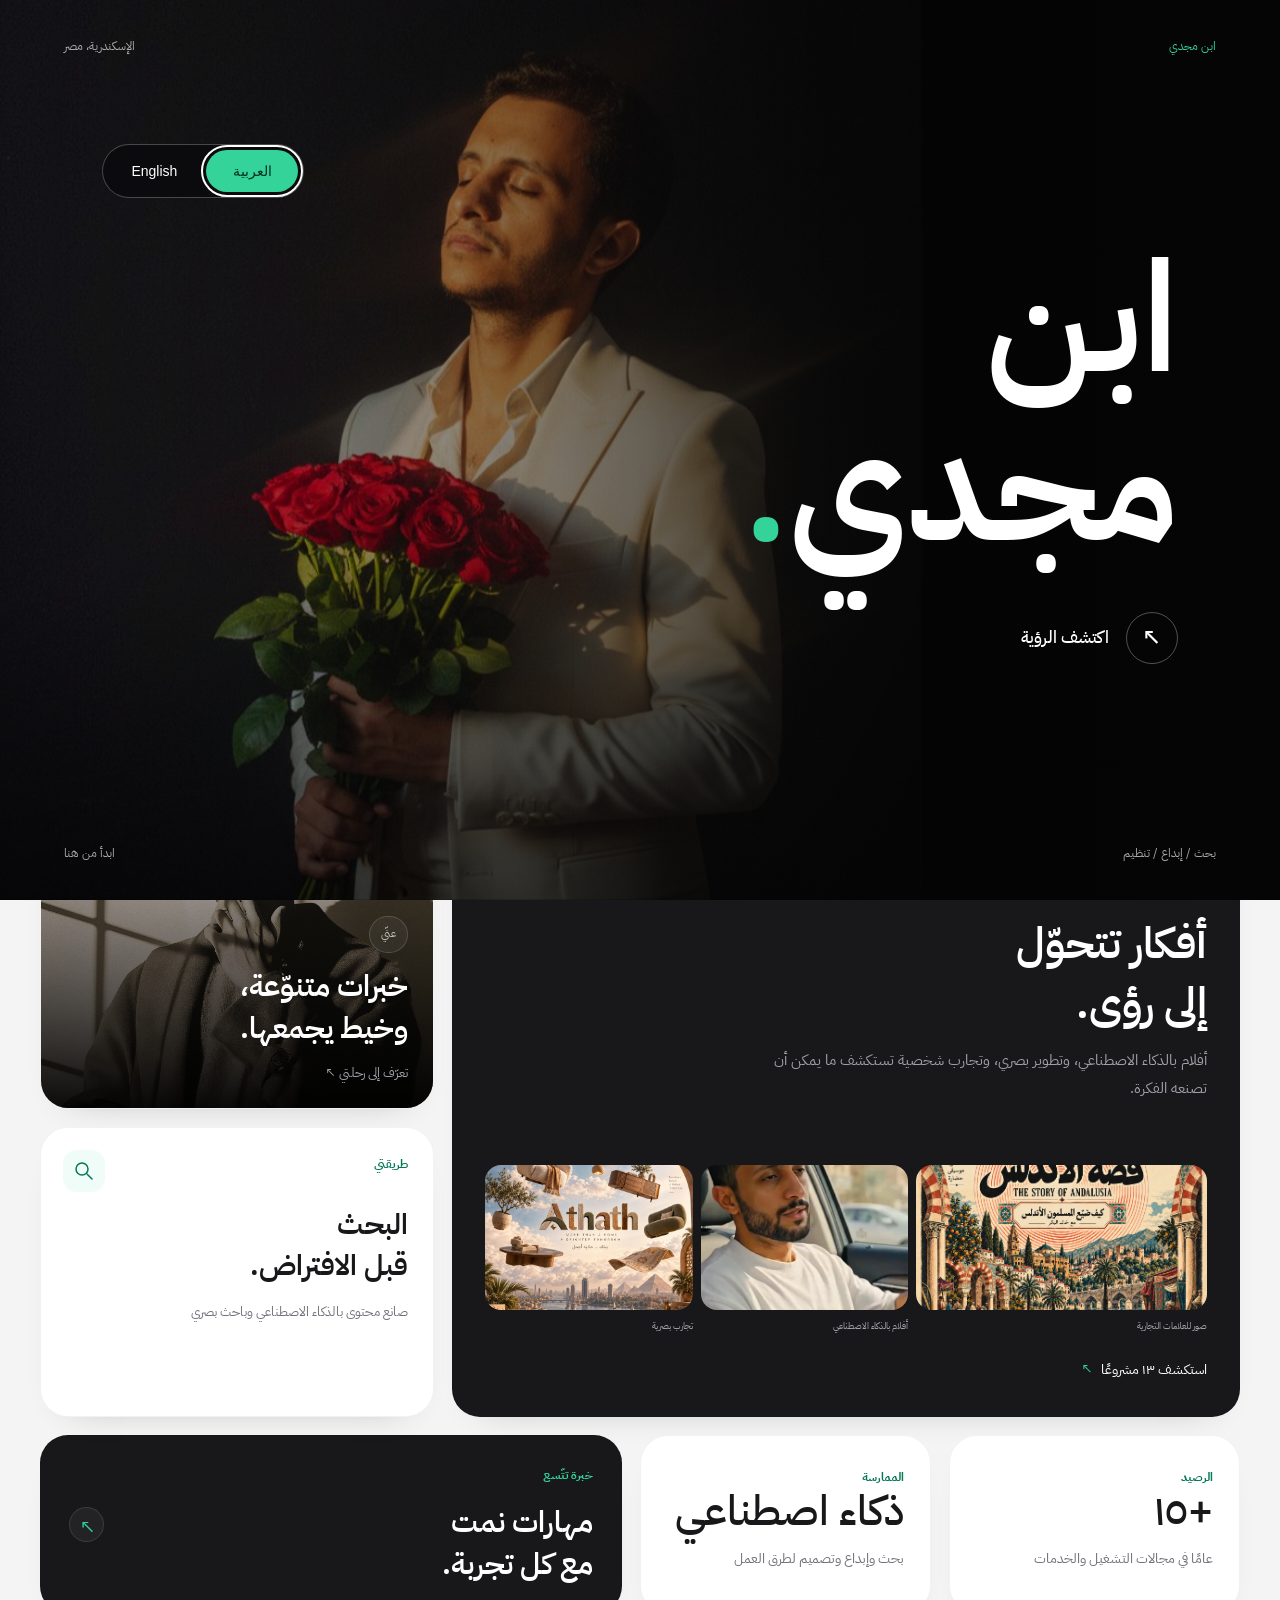
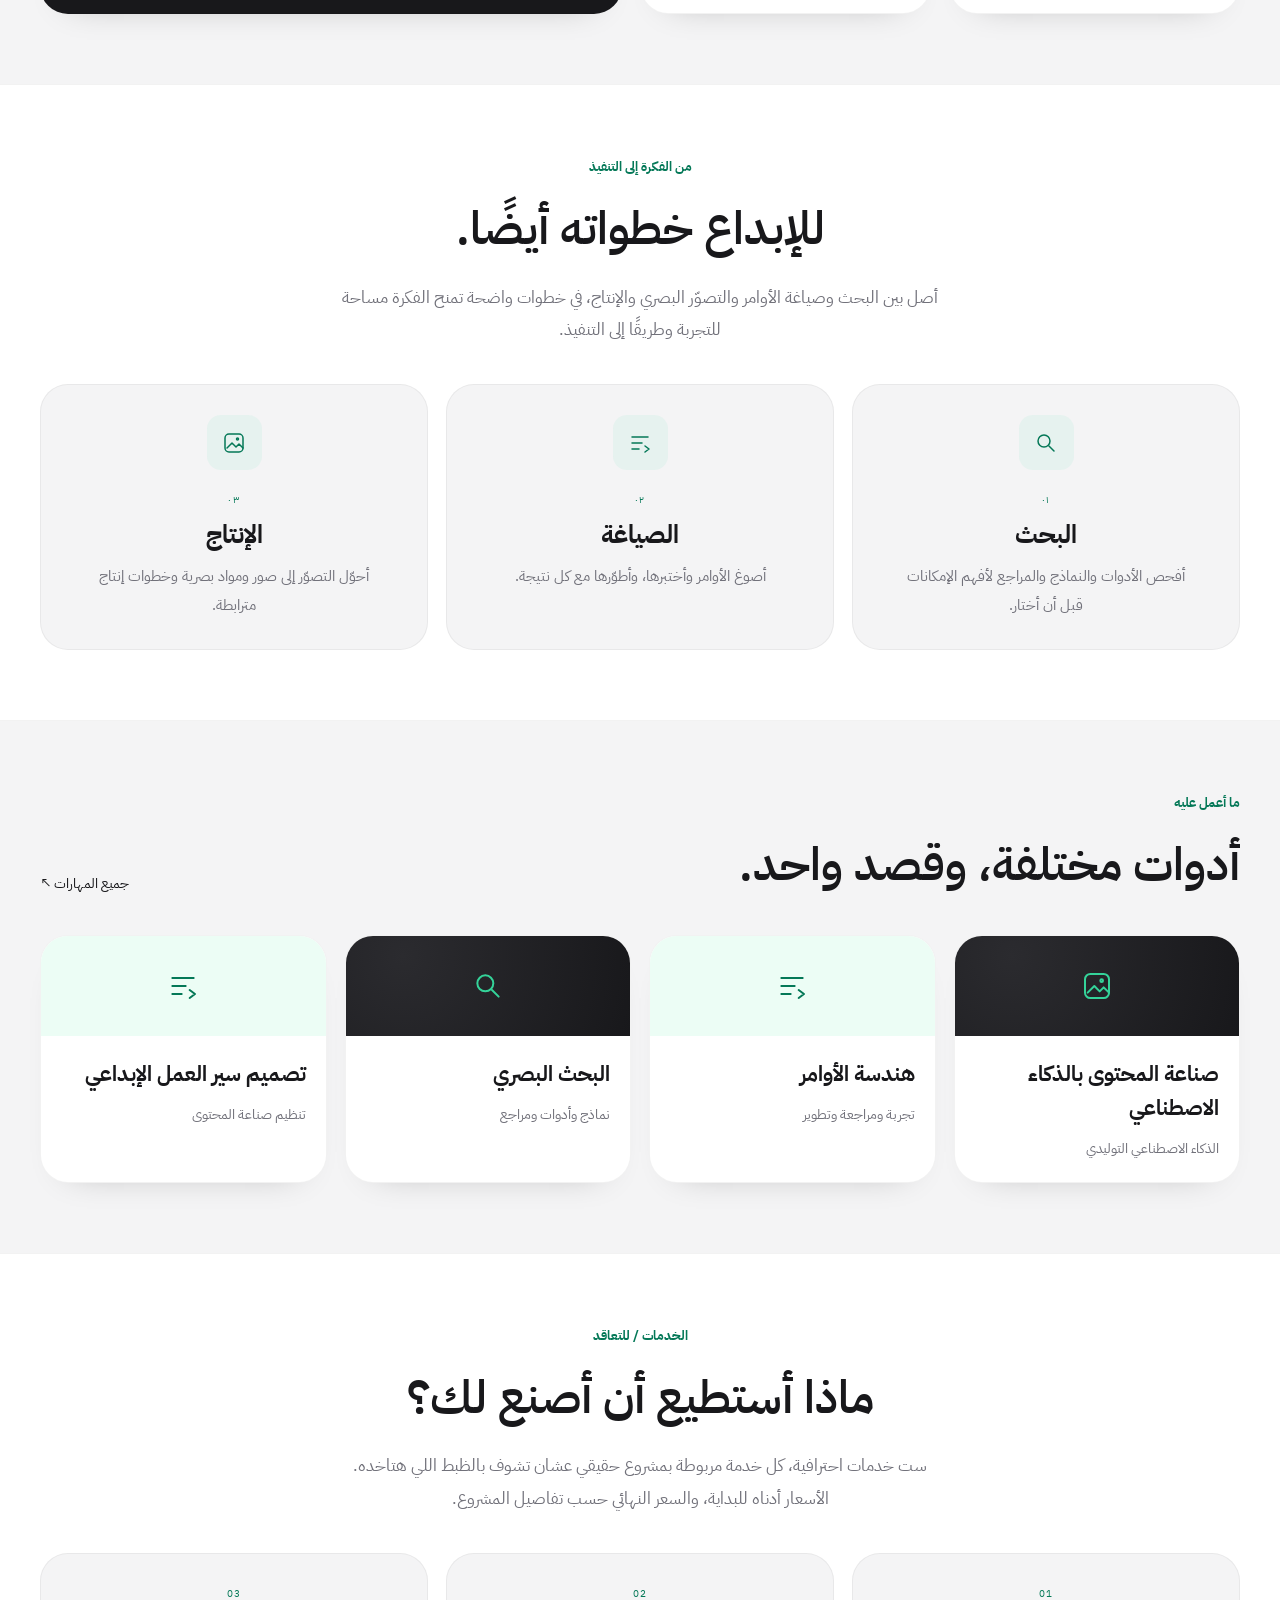
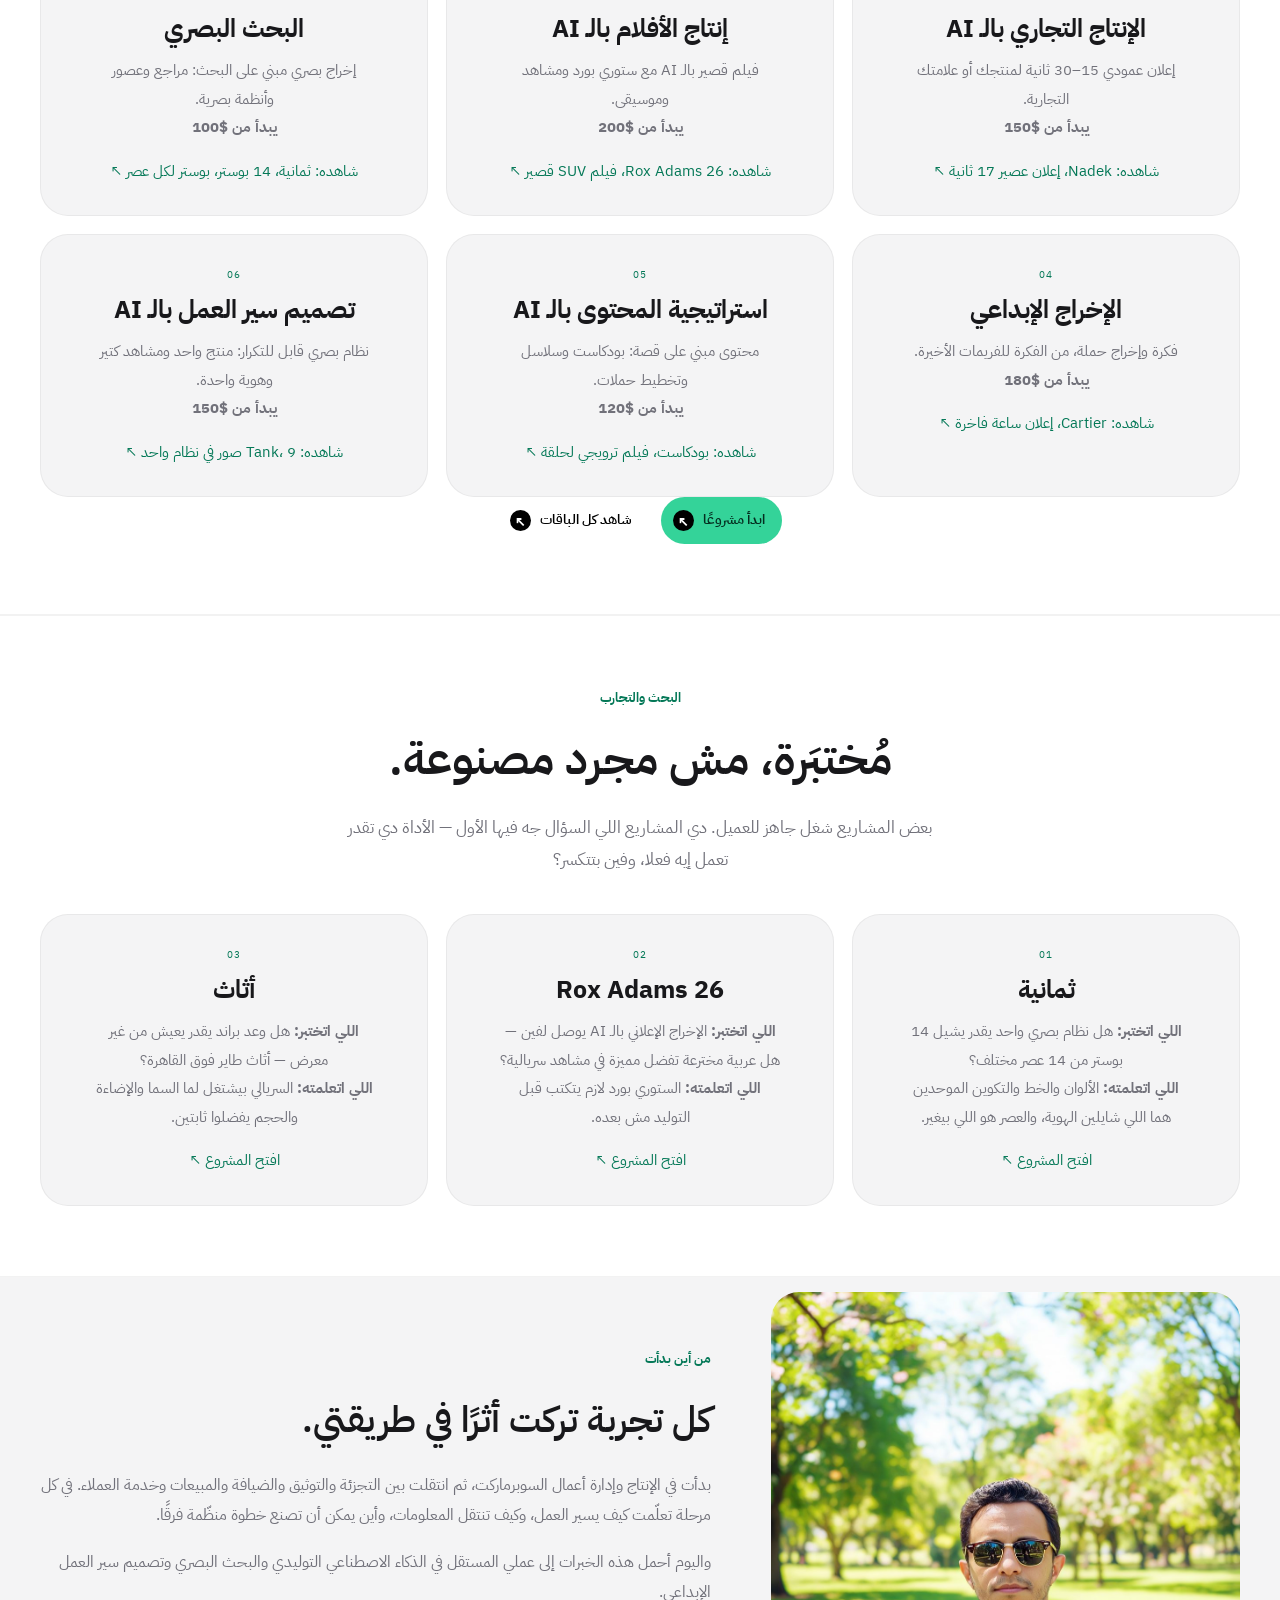
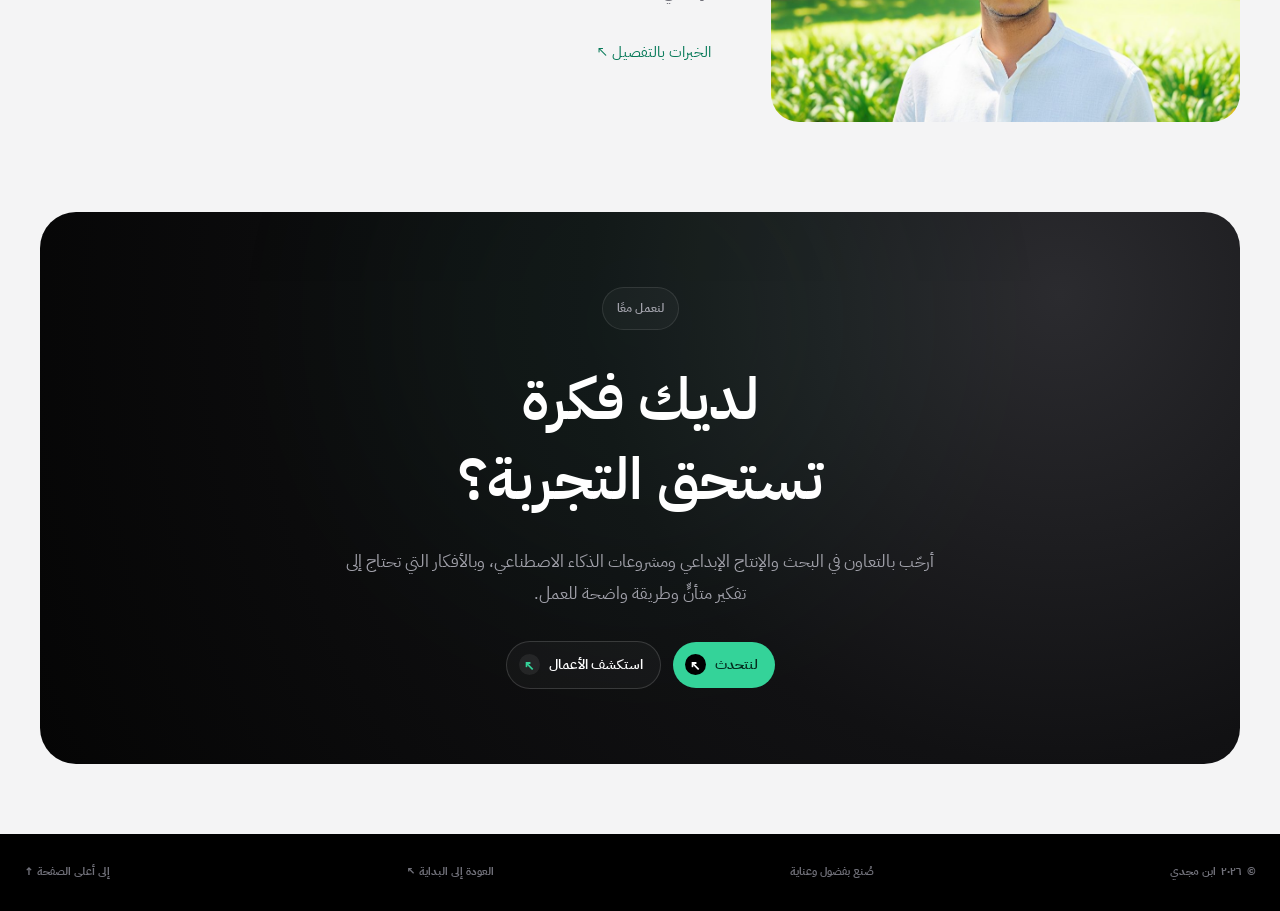
==== index-ar.html @ 0bd2928d "Standalone Services page: 6 packages with scope, price, skills, tools and booking links (EN + AR); S" ====
<!DOCTYPE html>

<html dir="rtl" lang="ar"><head><meta charset="utf-8"/><meta content="width=device-width,initial-scale=1" name="viewport"/><meta content="أعمال ابن مجدي في الذكاء الاصطناعي والبحث البصري وصناعة المحتوى. خبرات متنوعة تجمعها رؤية عملية للإبداع." name="description"/><meta content="index, follow" name="robots"/><meta content="#000000" name="theme-color"/><link href="https://ibn-majdi.github.io/portfolio/index-ar.html" rel="canonical"/><meta content="https://ibn-majdi.github.io/portfolio/index-ar.html" property="og:url"/><meta content="https://ibn-majdi.github.io/portfolio/assets/og-image.jpg" property="og:image"/><link href="assets/favicon.png" rel="icon" type="image/png"/><meta content="website" property="og:type"/><meta content="ابن مجدي | رؤية إبداعية تبدأ بالبحث" property="og:title"/><meta content="أعمال ابن مجدي في الذكاء الاصطناعي والبحث البصري وصناعة المحتوى. خبرات متنوعة تجمعها رؤية عملية للإبداع." property="og:description"/><meta content="summary" name="twitter:card"/><title>ابن مجدي | رؤية إبداعية تبدأ بالبحث</title><link href="https://fonts.googleapis.com" rel="preconnect"/><link crossorigin="" href="https://fonts.gstatic.com" rel="preconnect"/><link href="https://fonts.googleapis.com/css2?family=Inter:wght@300;400;500;600;700&amp;display=swap" rel="stylesheet"/><link href="styles.css" rel="stylesheet"/><script type="application/ld+json">{"@context": "https://schema.org", "@type": "Person", "name": "ابن مجدي", "email": "mailto:ibnmajdi19@gmail.com", "address": {"@type": "PostalAddress", "addressLocality": "Alexandria", "addressCountry": "EG"}, "jobTitle": "صانع محتوى بالذكاء الاصطناعي وباحث بصري", "knowsAbout": ["Generative AI", "Prompt Engineering", "Visual Research", "AI Workflow Design"]}</script><meta content="ar_EG" property="og:locale"/><link href="arabic.css" rel="stylesheet"/><link href="index.html" hreflang="en" rel="alternate"/><link href="index-ar.html" hreflang="ar" rel="alternate"/></head><body><a class="skip" href="#main">انتقل إلى المحتوى</a><div class="grain"></div><header><nav><a class="logo" dir="ltr" href="index-ar.html">IM<span>·</span></a><div class="links"><a href="work-ar.html">الأعمال</a><a href="services-ar.html">الخدمات</a><a href="info-ar.html">عنّي</a></div><div class="social-mini"><a aria-label="فيسبوك" href="https://www.facebook.com/ibnmajdi19/" rel="noopener noreferrer" target="_blank"><svg aria-hidden="true" focusable="false" viewbox="0 0 24 24"><path d="M14 21v-8h3l.5-4H14V7c0-1.1.3-2 2-2h2V1.4A26 26 0 0 0 15 1c-3 0-5 1.8-5 5v3H7v4h3v8z"></path></svg></a><a aria-label="إنستغرام" href="https://www.instagram.com/ibn.majdi" rel="noopener noreferrer" target="_blank"><svg aria-hidden="true" focusable="false" viewbox="0 0 24 24"><rect fill="none" height="18" rx="5" stroke="currentColor" stroke-width="2" width="18" x="3" y="3"></rect><circle cx="12" cy="12" fill="none" r="4" stroke="currentColor" stroke-width="2"></circle><circle cx="17.5" cy="6.5" r="1.2"></circle></svg></a><a aria-label="X" href="https://x.com/ibnmajdi19" rel="noopener noreferrer" target="_blank"><svg aria-hidden="true" focusable="false" viewbox="0 0 24 24"><path d="M18.9 2H22l-6.8 7.8L23.2 22h-6.3L12 14.6 5.5 22H2.3l7.8-9L2 2h6.5l4.4 6.7L18.9 2zm-1.1 18h1.7L7.5 4H5.7z"></path></svg></a><a aria-label="تيك توك" href="https://www.tiktok.com/@ibnmajdi19" rel="noopener noreferrer" target="_blank"><svg aria-hidden="true" focusable="false" viewbox="0 0 24 24"><path d="M15 2h3c.3 2.4 1.6 3.9 4 4.2v3a8 8 0 0 1-4-1.2v7.6a6.4 6.4 0 1 1-5.5-6.3v3.2a3.2 3.2 0 1 0 2.5 3.1z"></path></svg></a></div><a aria-label="Switch to English" class="language-link" dir="ltr" href="index.html" lang="en">EN</a><a class="pill light" href="info-ar.html#contact">لنتحدث <b>↖</b></a><button aria-expanded="false" aria-label="افتح القائمة" class="menu">☰</button></nav><div class="mobile-links"><a href="index-ar.html">الرئيسية</a><a href="work-ar.html">الأعمال</a><a href="services-ar.html">الخدمات</a><a href="info-ar.html">عنّي والتواصل</a><a href="index.html" lang="en">English</a></div></header><dialog aria-label="اختر اللغة واستكشف أعمال ابن مجدي" class="entry-screen" dir="rtl" lang="ar"><img alt="" class="entry-image" fetchpriority="high" src="assets/hero-roses.jpg"/><div class="entry-shade"></div><div class="entry-top"><span>ابن مجدي</span><span>الإسكندرية، مصر</span></div><button aria-label="اكتشف الرؤية" class="entry-button" type="button"><span class="entry-name"><span>ابن</span><span>مجدي<span class="entry-dot">.</span></span></span><span class="entry-action"><span aria-hidden="true" class="entry-circle">↖</span><span>اكتشف الرؤية</span></span></button><div class="entry-bottom"><span>بحث / إبداع / تنظيم</span><span>ابدأ من هنا</span></div><div aria-label="اختر اللغة / Choose language" class="entry-language" dir="ltr" role="group"><button aria-pressed="false" data-language="en" lang="en" type="button">English</button><button aria-pressed="true" data-language="ar" lang="ar" type="button">العربية</button></div></dialog><main class="home-page" id="main"><section class="home-hero dark-zone" id="top"><div class="home-glow"></div><div class="home-sticker sticker-left"><span class="sticker-icon"><svg aria-hidden="true" viewbox="0 0 24 24"><circle cx="10" cy="10" r="6"></circle><path d="m15 15 5 5"></path></svg></span><span>بحث<br/><b>بصري</b></span></div><div class="home-sticker sticker-right"><span class="sticker-icon"><svg aria-hidden="true" viewbox="0 0 24 24"><path d="M4 6h16M4 12h10M4 18h7m6-3 4 3-4 3"></path></svg></span><span>طرق عمل<br/><b>إبداعية</b></span></div><div class="home-hero-copy"><p class="home-eyebrow"><span></span>ابن مجدي / الإسكندرية، مصر</p><h1>حين تتراكم الخبرة،<br/>تتضح <i>الرؤية.</i></h1><p class="home-description">أجمع بين البحث البصري والذكاء الاصطناعي التوليدي وصناعة المحتوى. أبحث عن الفكرة، وأجرّب أدواتها، وأرتّب خطواتها حتى تصبح عملاً يمكن تنفيذه.</p><div class="home-actions"><a class="pill accent" href="work-ar.html">شاهد الأعمال <b>↖</b></a><a class="pill home-secondary" href="info-ar.html">عنّي والتواصل <b>↖</b></a></div></div><p class="home-scroll">تعرّف أكثر <span>↓</span></p></section>
<section aria-label="نظرة على أعمالي" class="home-collection light-zone"><div class="home-bento"><a class="home-tile home-feature" href="work-ar.html"><div class="home-tile-top"><span class="home-chip">من أعمالي</span><span aria-hidden="true" class="tile-arrow">↖</span></div><h2>أفكار تتحوّل<br/>إلى رؤى.</h2><p>أفلام بالذكاء الاصطناعي، وتطوير بصري، وتجارب شخصية تستكشف ما يمكن أن تصنعه الفكرة.</p><div class="home-preview"><img alt="من الهوية البصرية لمشروع ثمانية" loading="lazy" src="assets/work/thamanya/01.jpg"/><img alt="لقطة من فيلم Nadek" loading="lazy" src="assets/work/nadek/01-poster.jpg"/><img alt="من التصوّر البصري لمشروع أثاث" loading="lazy" src="assets/work/athath/01.jpg"/><span>صور للعلامات التجارية</span><span>أفلام بالذكاء الاصطناعي</span><span>تجارب بصرية</span></div><span class="home-tile-link">استكشف ١٣ مشروعًا <span aria-hidden="true">↖</span></span></a><a class="home-tile home-portrait" href="info-ar.html"><img alt="صورة ابن مجدي" loading="lazy" src="assets/portrait-shadow.jpg"/><div><span class="home-chip">عنّي</span><h2>خبرات متنوّعة،<br/>وخيط يجمعها.</h2><span class="home-tile-link">تعرّف إلى رحلتي ↖</span></div></a><div class="home-tile home-method"><span class="sticker-icon"><svg aria-hidden="true" viewbox="0 0 24 24"><circle cx="10" cy="10" r="6"></circle><path d="m15 15 5 5"></path></svg></span><p class="label dark">طريقتي</p><h2>البحث<br/>قبل الافتراض.</h2><p>صانع محتوى بالذكاء الاصطناعي وباحث بصري</p></div></div><div class="home-mini-grid"><div class="home-tile home-mini"><span class="label dark">الرصيد</span><strong>١٥+</strong><p>عامًا في مجالات التشغيل والخدمات</p></div><div class="home-tile home-mini"><span class="label dark">الممارسة</span><strong>ذكاء اصطناعي</strong><p>بحث وإبداع وتصميم لطرق العمل</p></div><a class="home-tile home-link-tile" href="info-ar.html#expertise"><div><p class="label">خبرة تتّسع</p><h2>مهارات نمت<br/>مع كل تجربة.</h2></div><span aria-hidden="true" class="tile-arrow">↖</span></a></div></section>
<section class="home-process light-zone" id="method"><div class="home-section-heading"><p class="label dark">من الفكرة إلى التنفيذ</p><h2>للإبداع خطواته أيضًا.</h2><p>أصل بين البحث وصياغة الأوامر والتصوّر البصري والإنتاج، في خطوات واضحة تمنح الفكرة مساحة للتجربة وطريقًا إلى التنفيذ.</p></div><div class="home-process-grid"><article class="home-tile"><span class="sticker-icon"><svg aria-hidden="true" viewbox="0 0 24 24"><circle cx="10" cy="10" r="6"></circle><path d="m15 15 5 5"></path></svg></span><span class="process-number">٠١</span><h3>البحث</h3><p>أفحص الأدوات والنماذج والمراجع لأفهم الإمكانات قبل أن أختار.</p></article><article class="home-tile"><span class="sticker-icon"><svg aria-hidden="true" viewbox="0 0 24 24"><path d="M4 6h16M4 12h10M4 18h7m6-3 4 3-4 3"></path></svg></span><span class="process-number">٠٢</span><h3>الصياغة</h3><p>أصوغ الأوامر وأختبرها، وأطوّرها مع كل نتيجة.</p></article><article class="home-tile"><span class="sticker-icon"><svg aria-hidden="true" viewbox="0 0 24 24"><rect height="18" rx="4" width="18" x="3" y="3"></rect><path d="m5 17 5-5 4 4 3-3 4 4"></path><circle cx="15.5" cy="8" r="1"></circle></svg></span><span class="process-number">٠٣</span><h3>الإنتاج</h3><p>أحوّل التصوّر إلى صور ومواد بصرية وخطوات إنتاج مترابطة.</p></article></div></section>
<section class="home-practice light-zone"><div class="home-section-heading practice-heading"><div><p class="label dark">ما أعمل عليه</p><h2>أدوات مختلفة، وقصد واحد.</h2></div><a href="info-ar.html#expertise">جميع المهارات ↖</a></div><div class="practice-grid"><a class="home-tile practice-card" href="info-ar.html#expertise"><div><svg aria-hidden="true" viewbox="0 0 24 24"><rect height="18" rx="4" width="18" x="3" y="3"></rect><path d="m5 17 5-5 4 4 3-3 4 4"></path><circle cx="15.5" cy="8" r="1"></circle></svg></div><h3>صناعة المحتوى بالذكاء الاصطناعي</h3><p>الذكاء الاصطناعي التوليدي</p></a><a class="home-tile practice-card" href="info-ar.html#expertise"><div><svg aria-hidden="true" viewbox="0 0 24 24"><path d="M4 6h16M4 12h10M4 18h7m6-3 4 3-4 3"></path></svg></div><h3>هندسة الأوامر</h3><p>تجربة ومراجعة وتطوير</p></a><a class="home-tile practice-card" href="info-ar.html#expertise"><div><svg aria-hidden="true" viewbox="0 0 24 24"><circle cx="10" cy="10" r="6"></circle><path d="m15 15 5 5"></path></svg></div><h3>البحث البصري</h3><p>نماذج وأدوات ومراجع</p></a><a class="home-tile practice-card" href="info-ar.html#expertise"><div><svg aria-hidden="true" viewbox="0 0 24 24"><path d="M4 6h16M4 12h10M4 18h7m6-3 4 3-4 3"></path></svg></div><h3>تصميم سير العمل الإبداعي</h3><p>تنظيم صناعة المحتوى</p></a></div></section>
<section class="home-process light-zone" id="services"><div class="home-section-heading"><p class="label dark">الخدمات / للتعاقد</p><h2>ماذا أستطيع أن أصنع لك؟</h2><p>ست خدمات احترافية، كل خدمة مربوطة بمشروع حقيقي عشان تشوف بالظبط اللي هتاخده. الأسعار أدناه للبداية، والسعر النهائي حسب تفاصيل المشروع.</p></div><div class="home-process-grid"><article class="home-tile"><span class="process-number">01</span><h3>الإنتاج التجاري بالـ AI</h3><p>إعلان عمودي 15&ndash;30 ثانية لمنتجك أو علامتك التجارية.</p><p><strong>يبدأ من $150</strong></p><p><a class="home-text-link" href="work-ar.html?project=nadek">شاهده: Nadek، إعلان عصير 17 ثانية &nwarr;</a></p></article><article class="home-tile"><span class="process-number">02</span><h3>إنتاج الأفلام بالـ AI</h3><p>فيلم قصير بالـ AI مع ستوري بورد ومشاهد وموسيقى.</p><p><strong>يبدأ من $200</strong></p><p><a class="home-text-link" href="work-ar.html?project=rox-adams-26">شاهده: Rox Adams 26، فيلم SUV قصير &nwarr;</a></p></article><article class="home-tile"><span class="process-number">03</span><h3>البحث البصري</h3><p>إخراج بصري مبني على البحث: مراجع وعصور وأنظمة بصرية.</p><p><strong>يبدأ من $100</strong></p><p><a class="home-text-link" href="work-ar.html?project=thamanya">شاهده: ثمانية، 14 بوستر، بوستر لكل عصر &nwarr;</a></p></article><article class="home-tile"><span class="process-number">04</span><h3>الإخراج الإبداعي</h3><p>فكرة وإخراج حملة، من الفكرة للفريمات الأخيرة.</p><p><strong>يبدأ من $180</strong></p><p><a class="home-text-link" href="work-ar.html?project=carter">شاهده: Cartier، إعلان ساعة فاخرة &nwarr;</a></p></article><article class="home-tile"><span class="process-number">05</span><h3>استراتيجية المحتوى بالـ AI</h3><p>محتوى مبني على قصة: بودكاست وسلاسل وتخطيط حملات.</p><p><strong>يبدأ من $120</strong></p><p><a class="home-text-link" href="work-ar.html?project=podcast">شاهده: بودكاست، فيلم ترويجي لحلقة &nwarr;</a></p></article><article class="home-tile"><span class="process-number">06</span><h3>تصميم سير العمل بالـ AI</h3><p>نظام بصري قابل للتكرار: منتج واحد ومشاهد كتير وهوية واحدة.</p><p><strong>يبدأ من $150</strong></p><p><a class="home-text-link" href="work-ar.html?project=tank">شاهده: Tank، 9 صور في نظام واحد &nwarr;</a></p></article></div><div class="home-actions"><a class="pill accent" href="info-ar.html#contact">ابدأ مشروعًا <b>&nwarr;</b></a><a class="pill light" href="services-ar.html">شاهد كل الباقات <b>&nwarr;</b></a></div></section><section class="home-process light-zone" id="research"><div class="home-section-heading"><p class="label dark">البحث والتجارب</p><h2>مُختبَرة، مش مجرد مصنوعة.</h2><p>بعض المشاريع شغل جاهز للعميل. دي المشاريع اللي السؤال جه فيها الأول — الأداة دي تقدر تعمل إيه فعلا، وفين بتتكسر؟</p></div><div class="home-process-grid"><article class="home-tile"><span class="process-number">01</span><h3>ثمانية</h3><p><strong>اللي اتختبر:</strong> هل نظام بصري واحد يقدر يشيل 14 بوستر من 14 عصر مختلف؟</p><p><strong>اللي اتعلمته:</strong> الألوان والخط والتكوين الموحدين هما اللي شايلين الهوية، والعصر هو اللي بيغير.</p><p><a class="home-text-link" href="work-ar.html?project=thamanya">افتح المشروع &nwarr;</a></p></article><article class="home-tile"><span class="process-number">02</span><h3>Rox Adams 26</h3><p><strong>اللي اتختبر:</strong> الإخراج الإعلاني بالـ AI يوصل لفين — هل عربية مخترعة تفضل مميزة في مشاهد سريالية؟</p><p><strong>اللي اتعلمته:</strong> الستوري بورد لازم يتكتب قبل التوليد مش بعده.</p><p><a class="home-text-link" href="work-ar.html?project=rox-adams-26">افتح المشروع &nwarr;</a></p></article><article class="home-tile"><span class="process-number">03</span><h3>أثاث</h3><p><strong>اللي اتختبر:</strong> هل وعد براند يقدر يعيش من غير معرض — أثاث طاير فوق القاهرة؟</p><p><strong>اللي اتعلمته:</strong> السريالي بيشتغل لما السما والإضاءة والحجم يفضلوا ثابتين.</p><p><a class="home-text-link" href="work-ar.html?project=athath">افتح المشروع &nwarr;</a></p></article></div></section><section class="home-identity light-zone"><div class="home-identity-image"><img alt="ابن مجدي" loading="lazy" src="assets/portrait-park.jpg"/></div><div><p class="label dark">من أين بدأت</p><h2>كل تجربة تركت أثرًا في طريقتي.</h2><p>بدأت في الإنتاج وإدارة أعمال السوبرماركت، ثم انتقلت بين التجزئة والتوثيق والضيافة والمبيعات وخدمة العملاء. في كل مرحلة تعلّمت كيف يسير العمل، وكيف تنتقل المعلومات، وأين يمكن أن تصنع خطوة منظّمة فرقًا.</p><p>واليوم أحمل هذه الخبرات إلى عملي المستقل في الذكاء الاصطناعي التوليدي والبحث البصري وتصميم سير العمل الإبداعي.</p><a class="home-text-link" href="info-ar.html">الخبرات بالتفصيل ↖</a></div></section>
<section class="home-contact-wrap light-zone"><div class="home-contact dark-zone"><div class="home-glow"></div><p class="home-eyebrow">لنعمل معًا</p><h2>لديك فكرة<br/>تستحق التجربة؟</h2><p>أرحّب بالتعاون في البحث والإنتاج الإبداعي ومشروعات الذكاء الاصطناعي، وبالأفكار التي تحتاج إلى تفكير متأنٍّ وطريقة واضحة للعمل.</p><div class="home-actions"><a class="pill accent" href="info-ar.html#contact">لنتحدث <b>↖</b></a><a class="pill home-secondary" href="work-ar.html">استكشف الأعمال <b>↖</b></a></div></div></section></main><footer><span>© <span id="year"></span> ابن مجدي</span><span>صُنع بفضول وعناية</span><button class="replay-intro" type="button">العودة إلى البداية ↖</button><a href="#top">إلى أعلى الصفحة ↑</a></footer><script src="script.js"></script><script src="entry.js"></script><script src="locale-ar.js"></script></body></html>
---- styles.css ----
:root{--black:#000;--dark:#18181b;--light:#f4f4f5;--white:#fff;--sub:#a1a1aa;--muted:#71717a;--accent:#34d399;--border:rgba(255,255,255,.1);--font:Inter,Arial,sans-serif}*{box-sizing:border-box}html{scroll-behavior:smooth}body{margin:0;background:var(--black);font:400 15px/1.6 var(--font);color:var(--white)}a{color:inherit;text-decoration:none}.skip{position:fixed;top:-60px;left:16px;z-index:99;padding:10px;background:var(--accent);color:#000}.skip:focus{top:12px}.grain{position:fixed;inset:0;z-index:60;pointer-events:none;opacity:.15;background-image:url("data:image/svg+xml,%3Csvg viewBox='0 0 180 180' xmlns='http://www.w3.org/2000/svg'%3E%3Cfilter id='n'%3E%3CfeTurbulence type='fractalNoise' baseFrequency='.9' numOctaves='4' stitchTiles='stitch'/%3E%3C/filter%3E%3Crect width='100%25' height='100%25' filter='url(%23n)' opacity='.75'/%3E%3C/svg%3E");animation:grain .25s steps(2) infinite}@keyframes grain{50%{transform:translate(1%,1%)}}header{position:fixed;z-index:50;top:20px;left:50%;width:min(1200px,calc(100% - 32px));transform:translateX(-50%)}nav{height:62px;padding:0 10px 0 19px;border:1px solid var(--border);border-radius:999px;background:rgba(10,10,12,.6);backdrop-filter:blur(20px);display:flex;align-items:center;gap:25px;box-shadow:0 10px 40px #0004}.logo{font-size:21px;font-weight:700;letter-spacing:-.1em;margin-right:auto}.logo span{color:var(--accent)}.links{display:flex;gap:26px;font-size:12px;color:var(--sub)}.social-mini{display:flex;gap:9px}.social-mini a{width:23px;height:23px;border:1px solid var(--border);border-radius:50%;font-size:9px;display:grid;place-items:center}.pill{border-radius:999px;padding:11px 12px 11px 17px;display:inline-flex;align-items:center;gap:9px;font-size:12px;font-weight:600;transition:.3s cubic-bezier(.16,1,.3,1)}.pill b{width:21px;height:21px;border-radius:50%;display:grid;place-items:center;background:#000;color:#fff}.pill:hover{transform:scale(1.05)}.light{background:#fff;color:#000}.accent{background:var(--accent);color:#052e20}.glass{background:rgba(255,255,255,.05);border:1px solid var(--border);backdrop-filter:blur(12px);box-shadow:0 20px 50px #0005}.menu,.mobile-links{display:none}.hero{min-height:92vh;max-width:1600px;margin:16px auto;padding:126px clamp(24px,6vw,92px) 55px;border-radius:40px;position:relative;overflow:hidden;background:radial-gradient(circle at 70% 30%,#333 0,#0d0d0e 38%,#000 76%)}.hero-img{position:absolute;inset:0 0 0 auto;width:56%;height:100%;object-fit:cover;object-position:50% 27%;opacity:.82}.hero-shade{position:absolute;inset:0;background:linear-gradient(90deg,#070708 4%,rgba(7,7,8,.85) 38%,rgba(7,7,8,.1) 78%),linear-gradient(0deg,#070708 0%,transparent 45%)}.label{position:relative;margin:0 0 23px;font-size:10px;font-weight:700;letter-spacing:.2em;color:var(--accent)}.label.dark{color:#047857}.hero-copy{position:relative;max-width:720px;margin-top:18vh}.hero h1,h2{font-weight:600;letter-spacing:-.06em;line-height:1.05;margin:0}.hero h1{font-size:clamp(56px,7.7vw,124px)}.hero h1 i{font-style:normal;color:var(--accent)}.hero-copy>p{max-width:450px;margin:30px 0;color:var(--sub);font-size:16px}.hero-actions{display:flex;gap:10px}.hero-data{position:absolute;right:4%;bottom:42px;width:260px;border-radius:24px;padding:18px}.hero-data .status{font-size:9px;letter-spacing:.16em;color:var(--accent)}.hero-data div{padding-top:17px;margin-top:14px;border-top:1px solid var(--border);display:flex;justify-content:space-between;align-items:end}.hero-data strong{font-size:30px;letter-spacing:-.07em}.hero-data small{width:115px;color:var(--sub);font-size:10px;line-height:1.3}.ghost{position:absolute;right:29%;bottom:-15%;margin:0;font-size:clamp(140px,22vw,360px);font-weight:700;line-height:1;letter-spacing:-.11em;color:#ffffff08;pointer-events:none}.chapter{padding:160px max(32px,calc((100vw - 1400px)/2));position:relative}.light-zone{background:var(--light);color:#18181b}.dark-zone{background:radial-gradient(circle at 85% 15%,#2b2b2f 0,#111113 42%,#050505 100%)}h2{font-size:clamp(46px,6vw,88px)}.intro{display:grid;grid-template-columns:1.05fr .8fr;gap:9vw;overflow:hidden}.copy{font-size:18px;color:#52525b;padding-top:18px}.photo{margin:80px 0 0;grid-column:1;border-radius:32px;overflow:hidden;height:530px}.photo img,.timeline-photo img,.ai-pic img,.poster>img,.project-card img,.contact>img{width:100%;height:100%;display:block;object-fit:cover}.photo-park img{object-position:center 40%}.snapshot{align-self:end;margin:80px 0 0 -6vw;min-width:360px;padding:30px;border-radius:24px;background:#18181b;color:#fff;z-index:1}.glass-dark{box-shadow:0 25px 70px #0003}.snapshot p{display:grid;grid-template-columns:100px 1fr;padding:15px 0;margin:0;border-top:1px solid #ffffff16;font-size:13px}.snapshot b{color:var(--accent);font-size:10px;letter-spacing:.14em}.journey{overflow:hidden}.section-head{max-width:640px}.section-head>p:last-child{color:var(--sub);max-width:430px;margin-top:25px}.timeline{position:relative;margin-top:80px;max-width:920px}.timeline:before{content:"";position:absolute;left:90px;top:0;bottom:0;width:1px;background:linear-gradient(var(--accent),transparent)}.milestone{position:relative;padding:0 0 24px;margin-bottom:24px;border-bottom:1px solid var(--border)}.milestone summary{list-style:none;display:grid;grid-template-columns:150px 1fr 20px;align-items:center;gap:20px;cursor:pointer}.milestone summary::-webkit-details-marker{display:none}.milestone time{font-size:10px;font-weight:700;letter-spacing:.16em;color:var(--accent)}.milestone summary span{font-weight:600}.milestone summary i{font-weight:400;font-style:normal;color:var(--sub)}.milestone summary b{font-size:20px;font-weight:300;transition:.3s}.milestone[open] summary b{transform:rotate(45deg)}.milestone div{padding:19px 35px 0 170px;color:var(--sub);font-size:13px}.milestone em{display:block;margin-top:12px;color:#fff;font-size:10px;font-style:normal;letter-spacing:.08em}.timeline-photo{position:absolute;right:-3vw;top:220px;width:310px;height:420px;border-radius:32px;overflow:hidden;transform:rotate(4deg);box-shadow:0 25px 60px #0009}.transform{display:grid;grid-template-columns:.9fr 1.2fr;gap:7vw}.workflow{display:flex;flex-wrap:wrap;align-content:center;gap:10px}.workflow span,.workflow b{padding:10px 14px;border-radius:999px;background:#fff;border:1px solid #e4e4e7;font-size:12px;font-weight:500}.workflow b{border-color:#6ee7b7;background:#ecfdf5;color:#065f46}.workflow i{font-style:normal;color:#71717a}.portrait-strip{grid-column:1/-1;display:grid;grid-template-columns:1.15fr .85fr .85fr;gap:18px;margin-top:80px}.portrait-strip img{width:100%;height:380px;object-fit:cover;border-radius:32px;filter:saturate(.78)}.portrait-strip img:first-child{object-position:center 20%}.ai{display:grid;grid-template-columns:1fr 1fr;gap:6vw;overflow:hidden}.ai-intro{grid-column:1/-1;max-width:850px}.ai-intro>p:last-child{max-width:600px;color:var(--sub);margin-top:25px}.nodes{display:grid;grid-template-columns:1fr 1fr;gap:12px}.nodes article{border-radius:24px;padding:23px;min-height:180px}.nodes b{color:var(--accent);font-size:11px}.nodes h3{font-size:22px;margin:46px 0 7px;letter-spacing:-.05em}.nodes p{color:var(--sub);font-size:12px}.ai-pic{margin:0;height:420px;border-radius:32px;overflow:hidden}.skills h2{margin-bottom:70px}.skill-grid{display:grid;grid-template-columns:repeat(4,1fr);gap:10px}.skill-grid article{padding:20px;border-radius:24px;background:#fff;min-height:155px;display:flex;flex-direction:column;transition:.3s}.skill-grid article:hover{transform:translateY(-6px);box-shadow:0 16px 35px #0002}.skill-grid span{font-size:10px;color:#047857;letter-spacing:.12em}.skill-grid b{margin-top:auto;font-size:15px;letter-spacing:-.04em}.skill-grid i{height:4px;margin-top:14px;background:linear-gradient(90deg,var(--accent) 78%,#e4e4e7 78%);border-radius:8px}.projects{overflow:hidden}.project-grid{display:grid;grid-template-columns:1.2fr .8fr;gap:18px}.poster,.project-card{min-height:580px;border-radius:32px;overflow:hidden;position:relative}.poster>img{transition:1s}.poster:hover>img{transform:scale(1.05)}.poster .glass{position:absolute;left:22px;right:22px;bottom:22px;padding:24px;border-radius:24px}.poster span,.project-card span{font-size:10px;letter-spacing:.15em;color:var(--accent)}.poster h2{font-size:53px;margin:10px 0}.poster p{margin:0;color:var(--sub);max-width:520px;font-size:13px}.project-card{background:#242426}.project-card>img{height:46%;object-position:center 22%;transition:1s}.project-card:hover>img{transform:scale(1.05)}.project-card>div{padding:27px}.project-card h3{font-size:30px;letter-spacing:-.06em;margin:25px 0 11px}.project-card p{color:var(--sub);font-size:13px}.project-card .pill{margin-top:19px}.experience-grid{margin-top:65px;display:grid;grid-template-columns:repeat(4,1fr);gap:10px}.experience-grid article{min-height:210px;padding:20px;border-radius:24px;background:#fff;display:flex;flex-direction:column}.experience-grid span{font-size:10px;letter-spacing:.12em;color:#047857}.experience-grid b{font-size:15px;letter-spacing:-.03em;margin:auto 0 8px}.experience-grid p{color:#71717a;margin:0;font-size:12px}.toolbox{display:grid;grid-template-columns:.8fr 1.2fr;gap:7vw}.tool-list p{padding:18px 0;margin:0;border-top:1px solid var(--border);font-size:17px}.tool-list span{display:block;margin-bottom:8px;font-size:9px;letter-spacing:.16em;color:var(--accent)}.credentials{grid-column:1/-1;display:grid;grid-template-columns:repeat(3,1fr);gap:15px;margin-top:80px}.credentials div{padding:22px;border:1px solid var(--border);border-radius:24px;background:#ffffff06}.credentials span{display:block;font-size:10px;letter-spacing:.15em;color:var(--accent);margin-bottom:38px}.credentials b{display:block;font-size:16px;letter-spacing:-.04em}.credentials p{font-size:12px;color:var(--sub);margin-bottom:0}.contact{height:760px;max-width:1600px;margin:16px auto;position:relative;overflow:hidden;border-radius:40px}.contact>img{position:absolute;inset:0;object-position:center 22%}.contact-shade{position:absolute;inset:0;background:linear-gradient(90deg,#050505 15%,#000a 55%,transparent)}.contact-card{position:absolute;left:7%;top:50%;transform:translateY(-50%);width:min(590px,84%);padding:38px;border-radius:32px}.contact-card h2{font-size:clamp(38px,5vw,67px)}.contact-card>p:not(.label){color:var(--sub);max-width:430px}.socials{display:flex;flex-wrap:wrap;gap:16px;margin-top:35px}.socials a{color:var(--sub);font-size:12px;transition:.3s}.socials a:hover{color:var(--accent)}footer{padding:28px max(24px,calc((100vw - 1400px)/2));display:flex;justify-content:space-between;color:var(--muted);font-size:9px;font-weight:700;letter-spacing:.15em}.reveal{opacity:0;transform:translateY(20px);transition:opacity .8s cubic-bezier(.16,1,.3,1),transform .8s cubic-bezier(.16,1,.3,1)}.reveal.show{opacity:1;transform:none}@media(max-width:850px){header{top:12px}.links,.social-mini,nav>.pill{display:none}.menu{display:block;background:transparent;border:0;color:#fff;font-size:19px}.mobile-links{display:none;margin-top:8px;padding:15px 22px;border-radius:24px;background:#151517eF;border:1px solid var(--border);backdrop-filter:blur(20px)}.mobile-links.open{display:flex;flex-direction:column;gap:14px;font-size:13px}.hero{min-height:780px;margin:8px;border-radius:28px;padding:105px 24px 32px}.hero-img{width:100%;opacity:.62}.hero-shade{background:linear-gradient(90deg,#070708d9 0%,#07070866 90%),linear-gradient(0deg,#070708 3%,transparent 64%)}.hero-copy{margin-top:16vh}.hero h1{font-size:clamp(48px,13vw,76px)}.hero-data{right:20px;bottom:25px;width:230px}.ghost{right:0}.chapter{padding:92px 24px}.intro,.transform,.ai,.toolbox{grid-template-columns:1fr;gap:45px}.photo{grid-column:auto;margin:0;height:430px}.snapshot{margin:0;min-width:0}.timeline{margin-top:48px}.timeline:before{left:0}.milestone summary{grid-template-columns:1fr 20px;gap:12px}.milestone time{grid-column:1/-1}.milestone div{padding:16px 0 0;font-size:12px}.timeline-photo{display:none}.portrait-strip{grid-template-columns:1fr 1fr;margin-top:30px}.portrait-strip img{height:240px}.portrait-strip img:first-child{grid-column:1/-1}.nodes{grid-template-columns:1fr 1fr}.ai-pic{height:350px}.skill-grid,.experience-grid{grid-template-columns:1fr 1fr}.project-grid{grid-template-columns:1fr}.poster,.project-card{min-height:510px}.tool-list{grid-row:2}.credentials{grid-template-columns:1fr;margin-top:10px}.contact{height:690px;margin:8px;border-radius:28px}.contact>img{object-position:65% 25%}.contact-shade{background:linear-gradient(90deg,#050505ee 0%,#0006 100%)}.contact-card{left:8%;padding:25px}footer{gap:12px;flex-wrap:wrap;padding:25px 24px}}@media(prefers-reduced-motion:reduce){*{scroll-behavior:auto!important;transition:none!important;animation:none!important}.reveal{opacity:1;transform:none}}
/* SELECTED AI WORK */

.ai-work-header {
  max-width: 760px;
}

.ai-work-header > p:last-child {
  max-width: 520px;
  margin-top: 25px;
  color: #52525b;
  font-size: 16px;
}

.ai-work-group {
  margin-top: 100px;
}

.ai-work-group-head {
  display: grid;
  grid-template-columns: 70px 1fr;
  gap: 10px 25px;
  align-items: start;
  margin-bottom: 30px;
  padding-bottom: 20px;
  border-bottom: 1px solid #d4d4d8;
}

.ai-work-group-head span {
  grid-row: span 2;
  font-size: 10px;
  font-weight: 700;
  letter-spacing: .15em;
  color: #047857;
  padding-top: 8px;
}

.ai-work-group-head h3 {
  margin: 0;
  font-size: 30px;
  font-weight: 600;
  letter-spacing: -.05em;
}

.ai-work-group-head p {
  margin: 0;
  max-width: 520px;
  color: #71717a;
  font-size: 13px;
}


/* VIDEO GRID */

.video-grid {
  display: grid;
  grid-template-columns: repeat(2, 1fr);
  gap: 18px;
}

.video-grid video {
  width: 100%;
  aspect-ratio: 16 / 9;
  display: block;
  object-fit: cover;
  border-radius: 24px;
  background: #18181b;
}


/* IMAGE GRIDS */

.ai-image-grid {
  display: grid;
  gap: 16px;
}

.film-grid {
  grid-template-columns: repeat(3, 1fr);
}

.experiments-grid {
  grid-template-columns: repeat(5, 1fr);
}

.ai-image-grid img {
  width: 100%;
  height: 100%;
  display: block;
  object-fit: cover;
  border-radius: 20px;
  transition: transform .4s cubic-bezier(.16, 1, .3, 1);
}

.ai-image-grid img:hover {
  transform: scale(1.03);
}

.film-grid img {
  aspect-ratio: 16 / 10;
}

.experiments-grid img {
  aspect-ratio: 1 / 1;
}


/* MOBILE */

@media (max-width: 850px) {

  .ai-work-group {
    margin-top: 70px;
  }

  .ai-work-group-head {
    grid-template-columns: 1fr;
    gap: 8px;
  }

  .ai-work-group-head span {
    grid-row: auto;
    padding-top: 0;
  }

  .video-grid {
    grid-template-columns: 1fr;
  }

  .film-grid {
    grid-template-columns: 1fr 1fr;
  }

  .experiments-grid {
    grid-template-columns: 1fr 1fr;
  }

}

/* MULTI-PAGE */
.projects .section-head{margin-bottom:70px}
@media(max-width:850px){.projects .section-head{margin-bottom:48px}}

/* MOBILE HERO FIX: keep the data card clear of the intro copy */
@media(max-width:850px){.hero-data{position:static;width:auto;margin-top:36px}}


/* WORK GALLERY: one group per project */
.work-masonry{columns:3 280px;column-gap:16px}
.work-masonry>img,.work-masonry>video{width:100%;height:auto;display:block;margin:0 0 16px;break-inside:avoid;border-radius:20px;background:#18181b}
.work-masonry>img{transition:transform .4s cubic-bezier(.16,1,.3,1)}
.work-masonry>img:hover{transform:scale(1.02)}
@media(max-width:850px){.work-masonry{columns:2 140px;column-gap:10px}.work-masonry>img,.work-masonry>video{margin-bottom:10px;border-radius:14px}}

/* Round 2: shared social icons and combined expertise section */
.social-mini svg{width:12px;height:12px;fill:currentColor;display:block}
.expertise .skill-grid{grid-column:1/-1}
@media(max-width:850px){nav{gap:18px}.social-mini{display:flex;gap:9px}}

/* BENTO PROJECT GALLERY */
.work-intro{padding-top:175px;padding-bottom:0;text-align:center}
.work-intro h1{font-size:clamp(58px,7.7vw,112px);font-weight:600;line-height:1.02;letter-spacing:-.065em;margin:0}
.work-intro h1 span{color:var(--accent)}
.work-lead{color:var(--sub);margin:28px auto;max-width:560px;font-size:16px}
.work-index{display:flex;justify-content:space-between;gap:18px;border-top:1px solid var(--border);padding:24px 0;margin-top:85px;font-size:9px;letter-spacing:.16em;color:var(--sub)}
.bento-section{padding-top:54px;padding-bottom:70px;scroll-margin-top:90px}
.bento-heading{display:flex;align-items:center;justify-content:space-between;gap:20px;margin-bottom:27px}
.bento-heading .label{margin:0}.bento-heading>p:last-child{font-size:12px;color:#71717a;margin:0}.bento-group{font-size:clamp(34px,4vw,54px);margin:80px 0 27px}.bento-heading+.bento-group{margin-top:0}
.bento-grid{display:grid;grid-auto-flow:dense;grid-template-columns:repeat(3,minmax(0,1fr));grid-auto-rows:310px;gap:18px}
.bento-card{position:relative;isolation:isolate;display:block;overflow:hidden;min-width:0;border-radius:28px;background:var(--dark);color:var(--white);border:1px solid #0001;box-shadow:0 15px 35px -24px #0008;transition:transform .45s cubic-bezier(.34,1.56,.64,1),box-shadow .4s;outline-offset:5px}
.bento-feature{grid-column:span 2;grid-row:span 2}.bento-wide{grid-column:span 2}
.bento-card>img{width:100%;height:100%;display:block;object-fit:cover;transition:transform .7s cubic-bezier(.16,1,.3,1)}
.bento-scrim{position:absolute;inset:0;background:linear-gradient(180deg,#0005 0%,transparent 35%,#0004 60%,#000e 100%);pointer-events:none}
.bento-type{position:absolute;top:22px;left:22px;background:#1010128c;backdrop-filter:blur(12px);border:1px solid var(--border);border-radius:999px;padding:7px 12px;font-size:10px;letter-spacing:.04em}
.bento-open{position:absolute;top:22px;right:22px;width:34px;height:34px;border-radius:50%;background:#1010128c;border:1px solid #fff4;backdrop-filter:blur(12px);display:grid;place-items:center;font-size:15px}
.bento-caption{position:absolute;left:24px;right:24px;bottom:22px}.bento-caption>span{font-size:9px;letter-spacing:.14em;color:#ffffffb3}.bento-caption h2{font-size:32px;letter-spacing:-.05em;margin:7px 0 9px;line-height:1.05}.bento-feature h2{font-size:clamp(42px,5vw,70px)}.bento-caption p{margin:0;font-size:11px;color:#ffffffb3}.bento-caption p span{color:var(--accent);margin-left:6px}
.bento-card:focus-visible{outline:3px solid #047857}.bento-card[aria-busy=true] .bento-open{animation:gallery-pulse .7s infinite alternate}
@media(hover:hover) and (prefers-reduced-motion:no-preference){.bento-card:hover{box-shadow:0 25px 45px -22px #0006;z-index:2}.bento-card:hover>img{transform:scale(1.035)}}
.gallery-end{display:flex;align-items:center;justify-content:space-between;border-top:1px solid #d4d4d8;margin-top:50px;padding-top:30px}.gallery-end p{font-size:22px;letter-spacing:-.04em;margin:0}
.viewer-open{overflow:hidden}.project-viewer{padding:28px;width:min(1150px,calc(100vw - 40px));max-height:calc(100vh - 40px);max-height:calc(100dvh - 40px);overflow-y:auto;-webkit-overflow-scrolling:touch;border:1px solid var(--border);border-radius:28px;background:#111113;color:var(--white);box-shadow:0 25px 90px #0009;overscroll-behavior:contain}.project-viewer::backdrop{background:#000d;backdrop-filter:blur(12px)}.project-viewer[open]{animation:viewer-in .25s ease-out}.viewer-head{display:flex;align-items:center;justify-content:space-between;gap:20px}.viewer-head .label{margin-bottom:8px}.viewer-head h2{font-size:32px;letter-spacing:-.05em}.viewer-close,.viewer-toolbar button{font:inherit;color:#fff;background:#ffffff0d;border:1px solid #ffffff26;border-radius:50%;width:44px;height:44px;cursor:pointer;flex-shrink:0}.viewer-close:hover,.viewer-toolbar button:not(:disabled):hover{border-color:var(--accent);color:var(--accent)}#viewer-description{font-size:12px;color:var(--sub);max-width:760px;margin:16px 0 22px}.viewer-stage{position:relative;min-height:220px;background:#000;border-radius:18px;overflow:hidden}.viewer-media{display:flex;align-items:center;justify-content:center;min-height:220px}.viewer-media img,.viewer-media video{display:block;width:100%;height:min(60vh,650px);object-fit:contain}.viewer-loading{position:absolute;top:50%;left:50%;transform:translate(-50%,-50%);z-index:1;color:var(--accent);font-size:12px;pointer-events:none;display:none}.viewer-stage[aria-busy=true] .viewer-loading{display:block;animation:gallery-pulse .8s infinite alternate}.viewer-stage[aria-busy=true] .viewer-media{opacity:.25}.viewer-error{font-size:13px;color:var(--sub);padding:0 20px 20px}.viewer-error a{color:var(--accent)}.viewer-toolbar{display:flex;align-items:center;justify-content:center;gap:24px;margin-top:18px}.viewer-count{font-size:11px;letter-spacing:.15em;min-width:70px;text-align:center;color:var(--sub)}.viewer-toolbar button:disabled{opacity:.25;cursor:default}.project-viewer button:focus-visible{outline:2px solid var(--accent);outline-offset:3px}.project-viewer [hidden]{display:none!important}
@keyframes gallery-pulse{to{opacity:.35}}@keyframes viewer-in{from{opacity:0;transform:translateY(12px)}to{opacity:1;transform:none}}
@media(max-width:850px){.work-intro{padding-top:135px;padding-bottom:0}.work-intro h1{font-size:clamp(48px,9vw,76px)}.work-lead{font-size:14px}.work-index{margin-top:56px;font-size:8px;gap:12px}.work-index span:last-child{display:none}.bento-section{padding-top:30px;padding-bottom:45px}.bento-heading{align-items:flex-start;flex-direction:column;gap:10px}.bento-grid{grid-template-columns:repeat(2,minmax(0,1fr));grid-auto-rows:290px;gap:14px}.bento-feature{grid-row:span 1}.bento-wide{grid-column:span 2}.bento-caption h2{font-size:28px}.bento-feature h2{font-size:42px}.gallery-end p{font-size:19px}}
@media(max-width:540px){.bento-grid{grid-template-columns:1fr;grid-auto-rows:340px}.bento-feature,.bento-wide{grid-column:auto;grid-row:auto}.bento-feature{min-height:400px;grid-row:span 1}.bento-grid{grid-auto-rows:auto}.bento-card{height:340px}.bento-feature{height:400px}.bento-caption h2{font-size:34px}.bento-type{top:20px;left:20px}.project-viewer{padding:18px;width:calc(100vw - 16px);max-height:calc(100vh - 16px);max-height:calc(100dvh - 16px);border-radius:24px}.viewer-head h2{font-size:27px}.viewer-head .label{font-size:9px}.viewer-media img,.viewer-media video{height:48vh}.viewer-close{width:42px;height:42px}.gallery-end{gap:15px}.gallery-end .pill{white-space:nowrap}.work-index{letter-spacing:.12em}}
@media(prefers-reduced-motion:reduce){.project-viewer[open],.viewer-loading,.bento-card[aria-busy=true] .bento-open{animation:none}}

/* HOME: image-led entry, centered hero and portfolio bento */
.entry-open{overflow:hidden}.entry-screen{position:fixed;inset:0;width:100%;height:100%;max-width:none;max-height:none;margin:0;padding:0;border:0;background:var(--black);color:#fff;overflow:hidden;isolation:isolate}.entry-screen::backdrop{background:#000}.entry-image{position:absolute;right:0;top:0;width:72%;height:100%;object-fit:cover;object-position:center 35%;opacity:.85;animation:entry-image-in 1.6s cubic-bezier(.16,1,.3,1) both}.entry-shade{position:absolute;inset:0;background:linear-gradient(90deg,#050505 0%,#050505e6 22%,#05050566 58%,#0001),linear-gradient(0deg,#0008,transparent 35%)}.entry-top,.entry-bottom{position:absolute;left:5%;right:5%;display:flex;justify-content:space-between;gap:20px;font-size:9px;letter-spacing:.18em;color:#ffffffa6}.entry-top{top:35px}.entry-bottom{bottom:35px}.entry-top span:first-child{color:var(--accent)}.entry-button{position:absolute;top:50%;left:8%;transform:translate(var(--entry-x,0px),calc(-50% + var(--entry-y,0px)));text-align:left;background:none;color:#fff;border:0;padding:0;cursor:pointer;transition:transform .8s cubic-bezier(.16,1,.3,1);font-family:var(--font)}.entry-name{display:flex;flex-direction:column;font-size:clamp(88px,14vw,220px);font-weight:600;letter-spacing:-.075em;line-height:.83}.entry-name>span{display:block;animation:entry-type-in 1.1s cubic-bezier(.16,1,.3,1) both}.entry-name>span:last-child{animation-delay:.08s}.entry-dot{color:var(--accent)}.entry-action{display:flex;align-items:center;gap:17px;margin-top:38px;font-size:10px;font-weight:500;letter-spacing:.18em}.entry-circle{display:grid;place-items:center;width:52px;height:52px;border:1px solid #ffffff4d;border-radius:50%;font-size:24px;letter-spacing:0;transition:.45s cubic-bezier(.34,1.56,.64,1);animation:entry-breathe 3s ease-in-out infinite}.entry-button:hover .entry-circle,.entry-button:focus-visible .entry-circle{background:var(--accent);color:#000;border-color:var(--accent);transform:rotate(45deg);animation:none}.entry-button:focus-visible{outline:none}.entry-button:focus-visible .entry-circle{outline:2px solid var(--accent);outline-offset:5px}.entry-leaving{animation:entry-away .65s cubic-bezier(.76,0,.24,1) forwards}.entry-leaving .entry-image{animation:none;transform:scale(1.04);transition:.65s}.entry-leaving .entry-button{opacity:0;transition:opacity .3s}
.home-hero{position:relative;overflow:hidden;text-align:center;padding:175px 24px 50px;min-height:740px;display:flex;flex-direction:column;justify-content:center;align-items:center}.home-hero-copy{max-width:1000px;position:relative;z-index:1}.home-eyebrow{display:inline-flex;align-items:center;gap:9px;font-size:9px;font-weight:600;letter-spacing:.15em;background:#ffffff08;border:1px solid var(--border);border-radius:999px;padding:9px 14px;color:var(--sub);margin:0 0 30px}.home-eyebrow>span{width:5px;height:5px;border-radius:50%;background:var(--accent)}.home-hero h1{font-size:clamp(54px,6.7vw,98px);font-weight:600;line-height:1.04;letter-spacing:-.065em;margin:0}.home-hero h1 i{position:relative;font-style:normal;white-space:nowrap}.home-hero h1 i:after{content:"";position:absolute;bottom:.05em;left:0;right:0;height:.13em;border-radius:4px;background:var(--accent);z-index:-1;transform:rotate(-1.5deg);opacity:.8}.home-description{font-size:16px;color:var(--sub);max-width:540px;margin:28px auto 30px}.home-actions{display:flex;align-items:center;justify-content:center;gap:12px;flex-wrap:wrap}.home-secondary{border:1px solid #ffffff26;color:#fff;background:#ffffff08}.home-secondary b{background:#ffffff12;color:var(--accent)}.home-glow{position:absolute;width:550px;height:550px;left:50%;top:0;transform:translate(-50%,-30%);border-radius:50%;background:var(--accent);opacity:.045;filter:blur(100px);pointer-events:none}.home-sticker{position:absolute;display:flex;align-items:center;gap:12px;padding:17px 20px;background:#1c1c1f;border:1px solid #ffffff1a;border-radius:20px;box-shadow:0 18px 45px #0004;font-size:11px;line-height:1.4;color:var(--sub);z-index:2;pointer-events:none}.home-sticker b{font-weight:500;color:#fff}.sticker-left{left:5%;top:255px;transform:rotate(-7deg)}.sticker-right{right:4%;top:390px;transform:rotate(6deg)}.sticker-icon{display:grid;place-items:center;flex-shrink:0;background:#34d39912;color:var(--accent);border-radius:14px;width:42px;height:42px}.sticker-icon svg,.practice-card svg{width:24px;height:24px;fill:none;stroke:currentColor;stroke-width:1.5;stroke-linecap:round;stroke-linejoin:round}.home-scroll{font-size:8px;letter-spacing:.18em;color:var(--muted);margin:55px 0 0}.home-scroll span{margin-left:12px;color:var(--accent)}
.home-collection,.home-process,.home-practice,.home-identity,.home-contact-wrap{padding:70px max(24px,calc((100vw - 1200px)/2))}.home-collection{padding-top:55px}.home-bento{display:grid;grid-template-columns:2fr 1fr;grid-template-rows:260px 260px;gap:18px}.home-tile{border:1px solid #0000000d;border-radius:28px;overflow:hidden;background:#fff;box-shadow:0 16px 35px -30px #0005}.home-feature{grid-row:span 2;padding:32px;display:flex;flex-direction:column;background:var(--dark);color:#fff}.home-tile-top{display:flex;justify-content:space-between;align-items:center;margin-bottom:25px}.home-chip{display:inline-block;font-size:8px;letter-spacing:.12em;padding:7px 11px;border-radius:999px;background:#ffffff0d;border:1px solid #ffffff26;color:#ffffffb3}.tile-arrow{display:grid;place-items:center;border-radius:50%;width:35px;height:35px;background:#ffffff0d;color:var(--accent);border:1px solid var(--border);font-size:20px;flex-shrink:0}.home-feature h2{font-size:46px;line-height:1.03}.home-feature>p{font-size:12px;max-width:360px;color:var(--sub);margin:15px 0 22px}.home-preview{display:grid;grid-template-columns:1.4fr 1fr 1fr;gap:8px;margin-top:auto}.home-preview img{width:100%;height:150px;object-fit:cover;border-radius:16px}.home-preview>span{font-size:7px;letter-spacing:.08em;color:var(--sub)}.home-tile-link{display:block;margin-top:22px;font-size:11px}.home-feature .home-tile-link>span{color:var(--accent);margin-left:6px}.home-portrait{position:relative;color:#fff}.home-portrait>img{width:100%;height:100%;object-fit:cover;object-position:50% 35%;transition:transform .6s}.home-portrait:after{content:"";position:absolute;inset:0;background:linear-gradient(0deg,#000e,transparent 95%)}.home-portrait>div{position:absolute;left:25px;bottom:22px;z-index:1}.home-portrait .home-chip{margin-bottom:12px}.home-portrait h2{font-size:32px}.home-portrait .home-tile-link{margin-top:12px;font-size:10px;color:var(--sub)}.home-method{position:relative;padding:25px}.home-method>.sticker-icon{position:absolute;right:22px;top:22px;color:#047857}.home-method .label{font-size:8px;margin:0 0 42px}.home-method h2{font-size:31px;line-height:1.1}.home-method>p:last-child{color:#71717a;font-size:11px;margin-bottom:0}.home-mini-grid{display:grid;grid-template-columns:1fr 1fr 2fr;gap:18px;margin-top:18px}.home-mini{padding:26px}.home-mini .label{font-size:8px;margin:0 0 22px}.home-mini strong{display:block;font-size:46px;font-weight:500;letter-spacing:-.065em;line-height:1}.home-mini>p:last-child{font-size:11px;color:#71717a;max-width:170px;margin-bottom:0}.home-link-tile{padding:28px;background:var(--dark);color:#fff;display:flex;align-items:center;justify-content:space-between;gap:20px}.home-link-tile .label{font-size:8px;margin:0 0 15px}.home-link-tile h2{font-size:30px}
.home-process{background:#fff;border-block:1px solid #0000000d}.home-section-heading{max-width:650px;text-align:center;margin:0 auto 38px}.home-section-heading .label{margin-bottom:17px}.home-section-heading h2{font-size:clamp(36px,4vw,54px)}.home-section-heading>p:last-child{font-size:14px;color:#71717a;max-width:490px;margin:20px auto 0}.home-process-grid{display:grid;grid-template-columns:repeat(3,1fr);gap:18px}.home-process-grid article{background:var(--light);padding:30px;text-align:center;box-shadow:none}.home-process-grid .sticker-icon{margin:0 auto 20px;color:#047857;width:55px;height:55px}.process-number{display:block;font-size:10px;letter-spacing:.15em;color:#047857}.home-process-grid h3{font-size:22px;letter-spacing:-.04em;margin:8px 0 10px}.home-process-grid p{font-size:12px;color:#71717a;max-width:230px;margin:0 auto}.practice-heading{max-width:none;text-align:left;display:flex;align-items:flex-end;justify-content:space-between;gap:25px}.practice-heading>a{font-size:12px;white-space:nowrap}.practice-grid{display:grid;grid-template-columns:repeat(4,1fr);gap:18px}.practice-card{padding:0 20px 20px}.practice-card>div{margin:0 -20px 22px;height:100px;background:radial-gradient(circle at 20% 20%,#2b2b2f,#18181b);display:grid;place-items:center;color:var(--accent)}.practice-card:nth-child(even)>div{background:#ecfdf5;color:#047857}.practice-card svg{width:32px;height:32px}.practice-card h3{font-size:16px;line-height:1.2;letter-spacing:-.04em;margin:0 0 10px}.practice-card p{font-size:11px;color:#71717a;margin:0}.home-identity{padding-top:15px;display:grid;grid-template-columns:.7fr 1fr;gap:60px;align-items:center}.home-identity-image{height:430px;overflow:hidden;border-radius:28px}.home-identity-image img{width:100%;height:100%;object-fit:cover;object-position:center 35%}.home-identity h2{font-size:clamp(32px,3vw,44px);margin-bottom:25px}.home-identity p:not(.label){font-size:13px;color:#71717a}.home-text-link{display:inline-block;font-size:12px;margin-top:15px;color:#047857}.home-contact-wrap{padding-top:20px}.home-contact{position:relative;color:var(--white);text-align:center;padding:75px 30px;border-radius:36px;overflow:hidden}.home-contact>*:not(.home-glow){position:relative}.home-contact h2{font-size:clamp(40px,4.5vw,68px)}.home-contact>p:not(.home-eyebrow){color:var(--sub);font-size:14px;max-width:480px;margin:25px auto 30px}.home-contact .home-eyebrow{font-size:8px}.replay-intro{border:0;padding:0;background:none;font:inherit;color:inherit;letter-spacing:inherit;cursor:pointer}.replay-intro:hover{color:var(--accent)}
@media(hover:hover) and (prefers-reduced-motion:no-preference){a.home-tile{transition:transform .4s cubic-bezier(.34,1.56,.64,1),box-shadow .4s}a.home-tile:hover{transform:translateY(-6px) rotate(-.5deg);box-shadow:0 25px 45px -25px #0004}.home-portrait:hover img{transform:scale(1.03)}}a.home-tile:focus-visible{outline:2px solid #047857;outline-offset:4px}
@keyframes entry-image-in{from{transform:scale(1.08);opacity:.2}to{transform:scale(1);opacity:.85}}@keyframes entry-type-in{from{transform:translateY(35px);opacity:0}to{transform:none;opacity:1}}@keyframes entry-breathe{50%{box-shadow:0 0 0 9px #ffffff08}}@keyframes entry-away{to{opacity:0;transform:translateY(-4%)}}
@media(max-width:1200px){.home-sticker{display:none}.home-collection,.home-process,.home-practice,.home-identity,.home-contact-wrap{padding-left:32px;padding-right:32px}.home-bento{grid-template-columns:1.6fr 1fr}}
@media(max-width:850px){.home-hero{padding-top:140px;min-height:680px}.home-hero h1{font-size:clamp(46px,8vw,70px)}.home-description{font-size:14px;max-width:460px}.home-bento{grid-template-columns:1fr 1fr;grid-template-rows:auto auto}.home-feature{grid-column:1/-1;grid-row:auto}.home-feature h2{font-size:42px}.home-feature>p{max-width:420px}.home-preview img{height:180px}.home-portrait,.home-method{min-height:280px}.home-mini-grid{grid-template-columns:1fr 1fr}.home-link-tile{grid-column:1/-1;min-height:170px}.home-process-grid{gap:12px}.home-process-grid article{padding:22px 15px}.practice-grid{grid-template-columns:1fr 1fr}.home-identity{grid-template-columns:.8fr 1fr;gap:30px}.home-identity-image{height:430px}.home-identity h2{font-size:32px}.entry-name{font-size:clamp(100px,19vw,170px)}}
@media(max-width:540px){.entry-image{width:100%;object-position:58% 30%;opacity:.8}.entry-shade{background:linear-gradient(0deg,#000d 0%,#0008 40%,#0001 85%)}.entry-button{left:9%;top:auto;bottom:16%;transform:translate(var(--entry-x,0px),var(--entry-y,0px))}.entry-name{font-size:clamp(88px,27vw,145px)}.entry-action{margin-top:28px;gap:14px;font-size:8px}.entry-circle{width:44px;height:44px;font-size:21px}.entry-top{top:25px;left:8%;right:8%;font-size:7px;letter-spacing:.12em}.entry-bottom{bottom:25px;left:8%;right:8%;font-size:6px;letter-spacing:.08em}.entry-bottom span:last-child{display:none}.home-hero{min-height:655px;padding:130px 24px 40px}.home-eyebrow{font-size:7px;padding:9px 11px;margin-bottom:25px}.home-hero h1{font-size:clamp(40px,10.8vw,56px)}.home-description{font-size:13px;margin:25px auto;max-width:325px}.home-actions{gap:8px}.home-actions .pill{font-size:11px}.home-scroll{margin-top:48px}.home-collection,.home-process,.home-practice,.home-identity,.home-contact-wrap{padding:42px 24px}.home-bento{grid-template-columns:1fr;gap:14px}.home-feature{grid-column:auto;padding:24px}.home-feature h2{font-size:39px}.home-feature>p{font-size:12px}.home-preview{gap:6px}.home-preview img{height:115px;border-radius:12px}.home-preview>span{font-size:5px;letter-spacing:.05em}.home-portrait{height:310px}.home-portrait>img{object-position:50% 34%}.home-portrait h2{font-size:36px}.home-method{min-height:235px;padding:26px}.home-method h2{font-size:34px}.home-mini-grid{gap:14px;margin-top:14px}.home-mini{padding:21px}.home-mini strong{font-size:42px}.home-mini>p:last-child{font-size:10px}.home-link-tile{padding:25px}.home-link-tile h2{font-size:29px}.home-process-grid{grid-template-columns:1fr;gap:14px}.home-process-grid article{padding:30px}.home-process-grid p{max-width:250px}.home-section-heading h2{font-size:36px}.home-section-heading>p:last-child{font-size:13px}.practice-heading{align-items:flex-start;flex-direction:column;gap:20px}.practice-grid{gap:12px}.practice-card{padding:0 17px 20px}.practice-card>div{margin:0 -17px 20px}.practice-card h3{font-size:15px}.practice-card p{font-size:10px}.home-identity{grid-template-columns:1fr;gap:30px;padding-top:10px}.home-identity-image{height:340px}.home-identity h2{font-size:36px}.home-identity .label{margin-bottom:20px}.home-contact-wrap{padding-top:0}.home-contact{padding:50px 22px;border-radius:28px}.home-contact h2{font-size:38px}.home-contact>p:not(.home-eyebrow){font-size:12px}.home-contact .home-eyebrow{font-size:6px;letter-spacing:.1em}}
@media(prefers-reduced-motion:reduce){.entry-screen,.entry-image,.entry-name>span,.entry-circle{animation:none!important}.entry-leaving{opacity:0}.entry-button{transform:translate(0,-50%)}.entry-image{opacity:.85}@media(max-width:540px){.entry-button{transform:none}}}

.replay-intro{display:none}.intro-ready .replay-intro{display:inline-block}

.viewer-role{display:flex;align-items:baseline;gap:10px;margin:-8px 0 22px;font-size:12px;color:var(--sub);max-width:760px}
.viewer-role-label{font-size:9px;font-weight:700;letter-spacing:.18em;color:var(--accent);flex-shrink:0}
.viewer-case{margin-top:24px;padding-top:22px;border-top:1px solid var(--border)}
.viewer-case h3{margin:0 0 16px;font-size:21px;letter-spacing:-.03em}
.case-grid{display:grid;grid-template-columns:repeat(auto-fit,minmax(230px,1fr));gap:18px}
.case-grid h4{margin:0 0 7px;font-size:10px;font-weight:700;letter-spacing:.18em;text-transform:uppercase;color:var(--accent)}
.case-grid p{margin:0;font-size:13px;line-height:1.75;color:var(--sub)}

/* TiltedCard grid + card-deck viewer */
.bento-grid{perspective:1200px}
.bento-card.tilt-on{transition:transform .12s ease-out,box-shadow .4s}
.bento-tip{position:absolute;left:0;top:0;z-index:6;pointer-events:none;background:var(--black);color:var(--mint);font-size:10px;font-weight:600;padding:5px 10px;border-radius:6px;white-space:nowrap;opacity:0;transition:opacity .2s;box-shadow:0 8px 24px #0006}
.bento-card.tilt-on .bento-tip{opacity:1}
.deck-stage{position:relative;margin-top:16px;padding-top:52px}
.deck{position:relative;height:min(54vh,540px);perspective:1000px}
.dcard{position:absolute;inset:0;border-radius:22px;overflow:hidden;background:#F4F4F5;border:1px solid var(--border);transition:transform .45s cubic-bezier(.16,1,.3,1),opacity .45s,filter .45s}
.dcard img,.dcard video{display:block;width:100%;height:100%;object-fit:cover}
.dcard.active img,.dcard.active video{object-fit:contain}
.dcard.behind1{transform:scale(.94) translateY(-24px);opacity:.7;filter:brightness(.55);z-index:1;pointer-events:none}
.dcard.behind2{transform:scale(.88) translateY(-46px);opacity:.4;filter:brightness(.35);pointer-events:none}
.dcard.active{z-index:3;cursor:grab;touch-action:pan-y}
.dcard.dragging{transition:none;cursor:grabbing}
.dcard .play-badge{position:absolute;top:50%;left:50%;transform:translate(-50%,-50%);width:64px;height:64px;border-radius:50%;background:rgba(10,10,10,.6);backdrop-filter:blur(8px);border:1px solid rgba(255,255,255,.2);color:#fff;display:grid;place-items:center;cursor:pointer;z-index:2}
.deck-hint{margin:12px 0 0;text-align:center;font-size:9px;letter-spacing:.2em;color:var(--muted)}
.deck-stage .viewer-error{margin-top:12px}
.deck-stage .viewer-loading{top:40%}
.project-viewer #viewer-description{margin:16px 0 0}
.project-viewer .viewer-role{margin:10px 0 0}
@media(max-width:540px){.deck{height:44vh}.deck-stage{padding-top:40px}}

/* Portrait videos (reels): deck takes the video's portrait size instead of the wide box */
.deck{margin-inline:auto;transition:width .45s cubic-bezier(.16,1,.3,1)}
.deck.portrait{height:min(60vh,560px)}
@media(max-width:540px){.deck.portrait{height:54vh}}
---- arabic.css ----
@import url('language.css');
@font-face{font-family:'IBM Plex Sans Arabic';font-style:normal;font-weight:400;font-display:swap;src:url('assets/fonts/ibm-plex-arabic-400.ttf') format('truetype')}
@font-face{font-family:'IBM Plex Sans Arabic';font-style:normal;font-weight:500;font-display:swap;src:url('assets/fonts/ibm-plex-arabic-500.ttf') format('truetype')}
@font-face{font-family:'IBM Plex Sans Arabic';font-style:normal;font-weight:600;font-display:swap;src:url('assets/fonts/ibm-plex-arabic-600.ttf') format('truetype')}
@font-face{font-family:'IBM Plex Sans Arabic';font-style:normal;font-weight:700;font-display:swap;src:url('assets/fonts/ibm-plex-arabic-700.ttf') format('truetype')}
:root{--font:'IBM Plex Sans Arabic',Tahoma,Arial,sans-serif}
body{line-height:1.9}
h1,h2,h3,h4,.label,.home-chip,.home-eyebrow,.pill,.entry-top,.entry-bottom,.entry-name,.entry-action,.home-scroll,.home-mini strong,.home-preview>span,.skill-grid span,.skill-grid b,.experience-grid b,.tool-list span,.bento-type,.bento-caption h2,.bento-caption>span,.work-index,.viewer-count,footer{letter-spacing:0!important}
h1,h2,h3,h4{line-height:1.4!important}
button,input,textarea{font-family:var(--font)}
.logo{direction:ltr;font-family:Inter,Arial,sans-serif;margin-right:0;margin-left:auto;letter-spacing:-.1em}
nav{padding:0 19px 0 10px;gap:22px}
.links{font-size:14px}
.pill{font-size:14px;padding:10px 17px 10px 12px}
.menu{font-family:Arial,sans-serif}
.social-mini{direction:ltr}
.label{font-size:13px}.home-eyebrow{font-size:12px}.home-description{font-size:18px;max-width:640px}.home-hero-copy{max-width:1050px}.home-hero h1{font-size:clamp(48px,6vw,84px)}
.home-hero h1 i{white-space:normal}.home-hero h1 i:after{height:.07em;bottom:.22em}
.home-scroll{font-size:11px}.home-scroll span{margin-left:0;margin-right:12px}
.home-sticker{font-size:13px}.home-sticker.sticker-left{left:auto;right:3%;transform:rotate(9deg)}.home-sticker.sticker-right{right:auto;left:3%;transform:rotate(-8deg)}
.home-bento{grid-template-rows:290px 290px}.home-feature h2{font-size:43px}.home-feature>p{font-size:15px;max-width:460px;margin:12px 0 24px}.home-chip{font-size:11px}.home-tile-link{font-size:14px}.home-preview img{height:145px}.home-preview>span{font-size:9px}.home-feature .home-tile-link>span{margin-left:0;margin-right:6px}
.home-portrait>div{left:25px;right:25px}.home-portrait h2{font-size:30px}.home-portrait .home-tile-link{font-size:13px}
.home-method>.sticker-icon{right:auto;left:22px}.home-method .label{font-size:12px;margin-bottom:30px}.home-method h2{font-size:29px}.home-method>p:last-child{font-size:13px}
.home-mini .label{font-size:12px}.home-mini>p:last-child{font-size:14px;max-width:220px}.home-mini strong{font-size:42px}.home-link-tile .label{font-size:12px}.home-link-tile h2{font-size:30px}
.home-section-heading h2{font-size:clamp(32px,3.6vw,49px)}.home-section-heading>p:last-child{font-size:17px;max-width:620px}.home-process-grid h3{font-size:25px}.home-process-grid p{font-size:15px;max-width:280px}.home-identity{gap:60px}.home-identity h2{font-size:36px}.home-identity p:not(.label){font-size:16px}.home-text-link{font-size:15px}.practice-card h3{font-size:21px;line-height:1.6!important}.practice-card p{font-size:14px}.practice-heading>a{font-size:14px}
.home-contact h2{font-size:clamp(36px,4.5vw,64px)}.home-contact>p:not(.home-eyebrow){font-size:17px;max-width:620px}.home-contact .home-eyebrow{font-size:12px}
.work-intro h1{font-size:clamp(52px,6.5vw,96px)}.work-lead{font-size:18px;max-width:650px}.work-index{font-size:12px}.bento-heading>p:last-child{font-size:15px}.bento-type{left:auto;right:22px;font-size:12px}.bento-open{right:auto;left:22px}.bento-caption>span{font-size:12px}.bento-caption h2{font-size:32px;unicode-bidi:plaintext}.bento-feature h2{font-size:54px}.bento-caption p{font-size:14px}.bento-caption p span{margin-left:0;margin-right:6px}
.viewer-head h2{font-size:30px;unicode-bidi:plaintext}#viewer-description{font-size:16px;max-width:850px}.viewer-count{font-size:13px;min-width:80px}.viewer-media{direction:ltr}.viewer-media video{direction:ltr}.viewer-loading{font-size:15px}.viewer-error{font-size:15px}
.expertise h2,.experience h2{font-size:clamp(40px,5.5vw,76px)}.workflow span,.workflow b{font-size:14px}.skill-grid article{line-height:1.7}.skill-grid span{font-size:12px}.skill-grid b{font-size:19px}.experience-grid b{font-size:18px}.experience-grid p{font-size:14px;unicode-bidi:plaintext}.toolbox h2{font-size:clamp(40px,5vw,70px)}.tool-list p{font-size:19px;overflow-wrap:anywhere}.tool-list span{font-size:13px}.credentials span{letter-spacing:0;font-size:12px}.credentials b{font-size:18px}.credentials p{font-size:15px}.contact-card{left:auto;right:7%}.contact-shade{background:linear-gradient(270deg,#050505 15%,#000a 55%,transparent)}.contact-card h2{font-size:clamp(35px,4.2vw,60px)}.contact-card>p:not(.label){font-size:17px}.socials{font-size:16px}
footer{font-size:11px;gap:16px}footer>span:first-child{display:flex;gap:5px;align-items:center}.skip{left:auto;right:16px}
/* Mirror the corner icons in the existing compact desktop information cards. */
@media(min-width:851px){.expertise .skill-grid article>span{padding-right:0;padding-left:32px}.expertise .info-card-icon{right:auto;left:20px}.experience .experience-grid article>p{grid-column:2}}
@media(max-width:1200px){nav{gap:18px}}
@media(max-width:850px){nav{gap:12px}.links{font-size:13px}.home-hero{padding-top:145px;min-height:760px}.home-hero h1{font-size:clamp(39px,7vw,64px)}.home-description{font-size:17px;max-width:550px}.home-bento{grid-template-rows:auto auto}.home-feature h2{font-size:38px}.home-preview img{height:160px}.home-portrait,.home-method{min-height:310px}.home-identity{gap:30px}.home-identity h2{font-size:30px}.home-identity p:not(.label){font-size:15px}.home-section-heading>p:last-child{font-size:16px}.work-intro h1{font-size:clamp(43px,8vw,70px)}.work-lead{font-size:17px}.work-index{font-size:11px}.contact-card{right:8%;left:auto}.contact-shade{background:linear-gradient(270deg,#050505ee 0%,#0006 100%)}.skill-grid b{font-size:17px}.experience-grid b{font-size:16px}.expertise .skill-grid article{min-height:170px}.experience-grid article{min-height:220px}.toolbox h2{font-size:43px}}
@media(max-width:540px){.home-hero{min-height:730px;padding:140px 24px 45px}.home-eyebrow{font-size:10px;padding:8px 10px}.home-hero h1{font-size:clamp(35px,9vw,48px)}.home-description{font-size:16px;margin:22px auto;max-width:340px}.home-actions .pill{font-size:13px}.home-scroll{margin-top:32px}.home-feature h2{font-size:34px}.home-feature>p{font-size:14px}.home-preview img{height:105px}.home-preview>span{font-size:8px}.home-portrait{height:360px}.home-portrait h2{font-size:32px}.home-method{min-height:265px}.home-method h2{font-size:31px}.home-mini{padding:19px}.home-mini strong{font-size:34px}.home-mini>p:last-child{font-size:13px}.home-link-tile h2{font-size:26px}.home-section-heading h2{font-size:31px}.home-section-heading>p:last-child{font-size:15px}.home-identity h2{font-size:31px}.home-contact{padding:45px 20px}.home-contact h2{font-size:32px}.home-contact>p:not(.home-eyebrow){font-size:15px}.home-contact .home-eyebrow{font-size:10px}.home-process-grid p{font-size:15px}.work-intro{padding-top:145px}.work-intro h1{font-size:clamp(38px,10vw,53px)}.work-lead{font-size:16px}.work-index{font-size:10px}.bento-type{right:20px;left:auto}.bento-caption h2{font-size:32px}.bento-feature h2{font-size:43px}.bento-heading>p:last-child{font-size:14px}.viewer-head h2{font-size:25px}#viewer-description{font-size:14px;line-height:1.8}.viewer-media img,.viewer-media video{height:40vh}.expertise h2,.experience h2{font-size:40px}.skill-grid article{padding:17px}.skill-grid b{font-size:16px}.workflow{gap:8px}.workflow span,.workflow b{padding:8px 11px;font-size:13px}.experience-grid{gap:10px;margin-top:40px}.experience-grid article{padding:17px;min-height:240px}.experience-grid b{font-size:16px}.experience-grid p{font-size:13px}.toolbox h2{font-size:36px}.tool-list p{font-size:17px}.contact-card h2{font-size:32px}.contact-card>p:not(.label){font-size:15px}.contact-card{padding:23px}.socials{font-size:14px}footer{font-size:10px;line-height:1.8}}

/* Keep Latin brands readable inside right-aligned Arabic cards. */
.bento-caption h2{direction:rtl;text-align:right;unicode-bidi:isolate}.viewer-head h2{direction:rtl;text-align:right;unicode-bidi:isolate}.practice-heading{text-align:right}.links{color:#d4d4d8}.skill-grid i{background:linear-gradient(270deg,var(--accent) 78%,#e4e4e7 78%)}.home-mini strong{direction:ltr;text-align:right}

.viewer-role-label,.case-grid h4,.viewer-case h3{letter-spacing:0!important}
.case-grid h4{text-transform:none}
.viewer-case h3{font-size:24px}
.viewer-role{font-size:14px}
.case-grid p{font-size:14px;line-height:1.9}

.deck-hint,.bento-tip{letter-spacing:0!important}
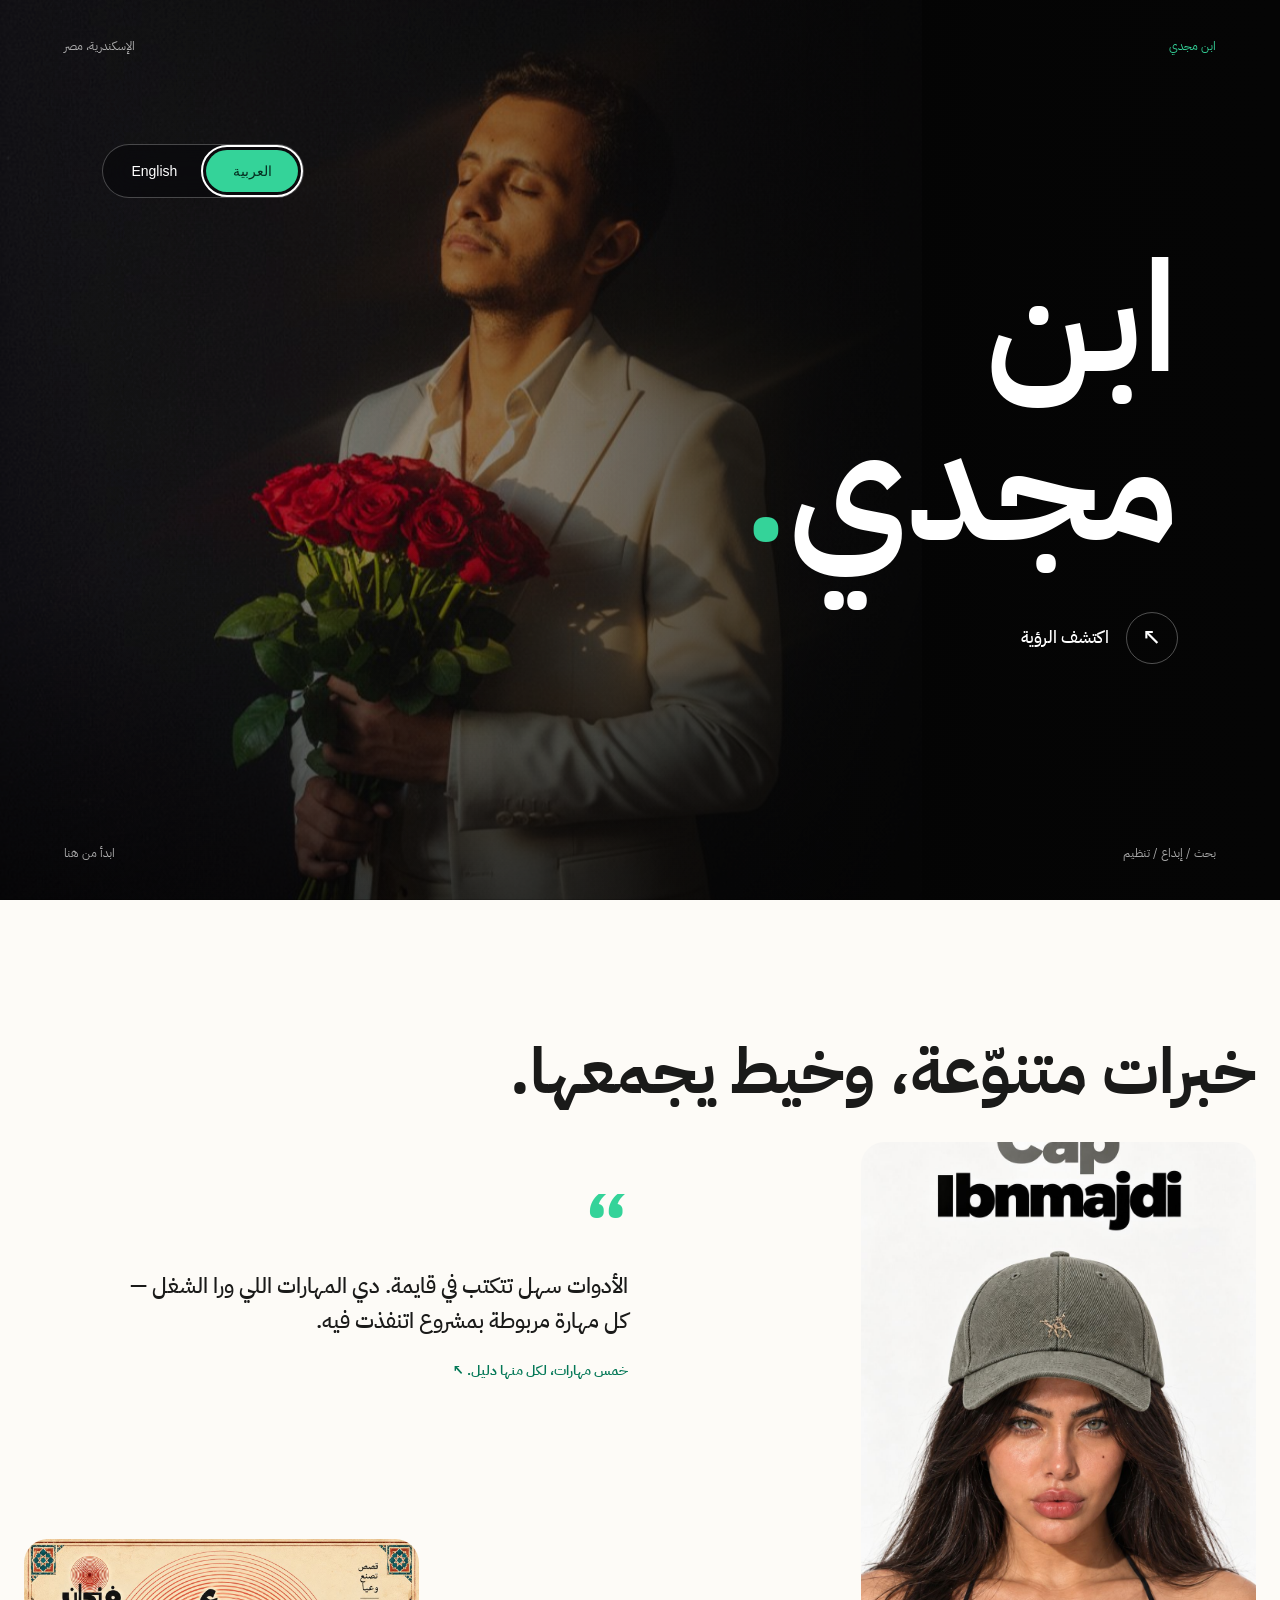
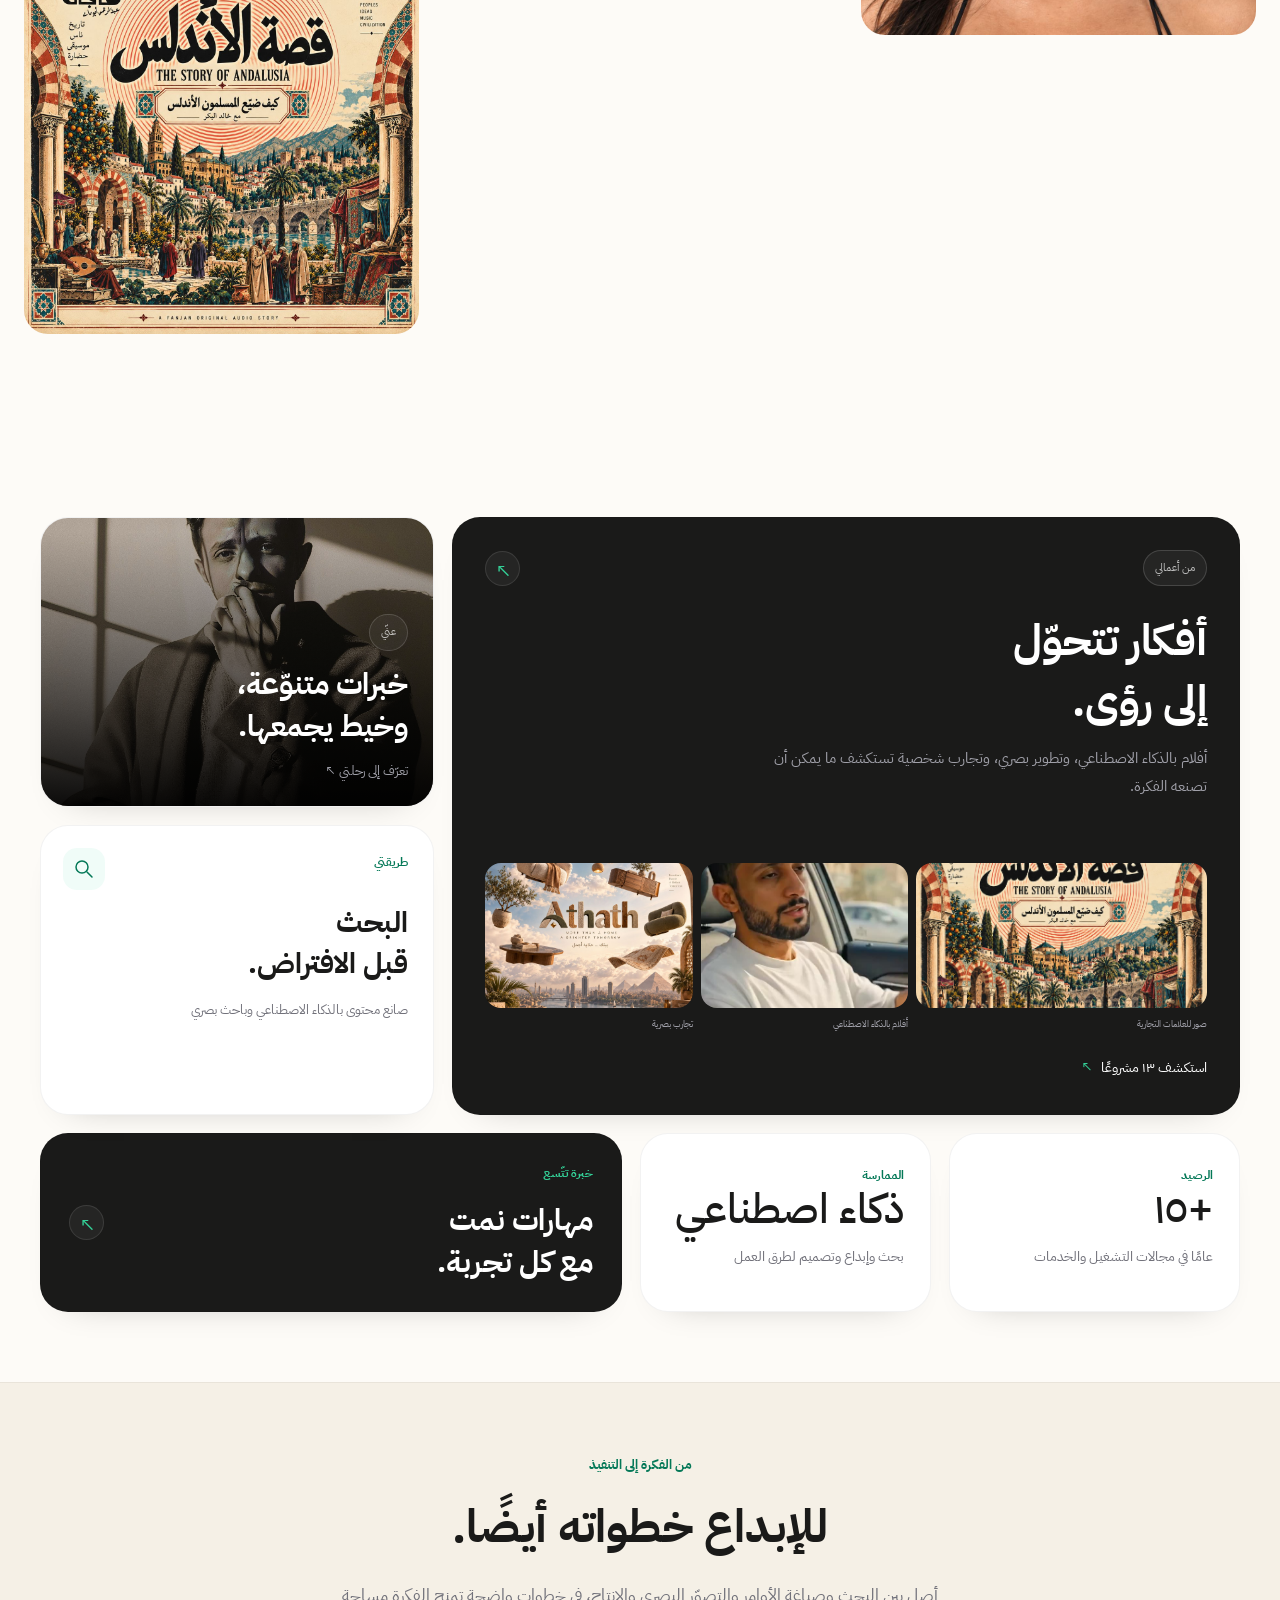
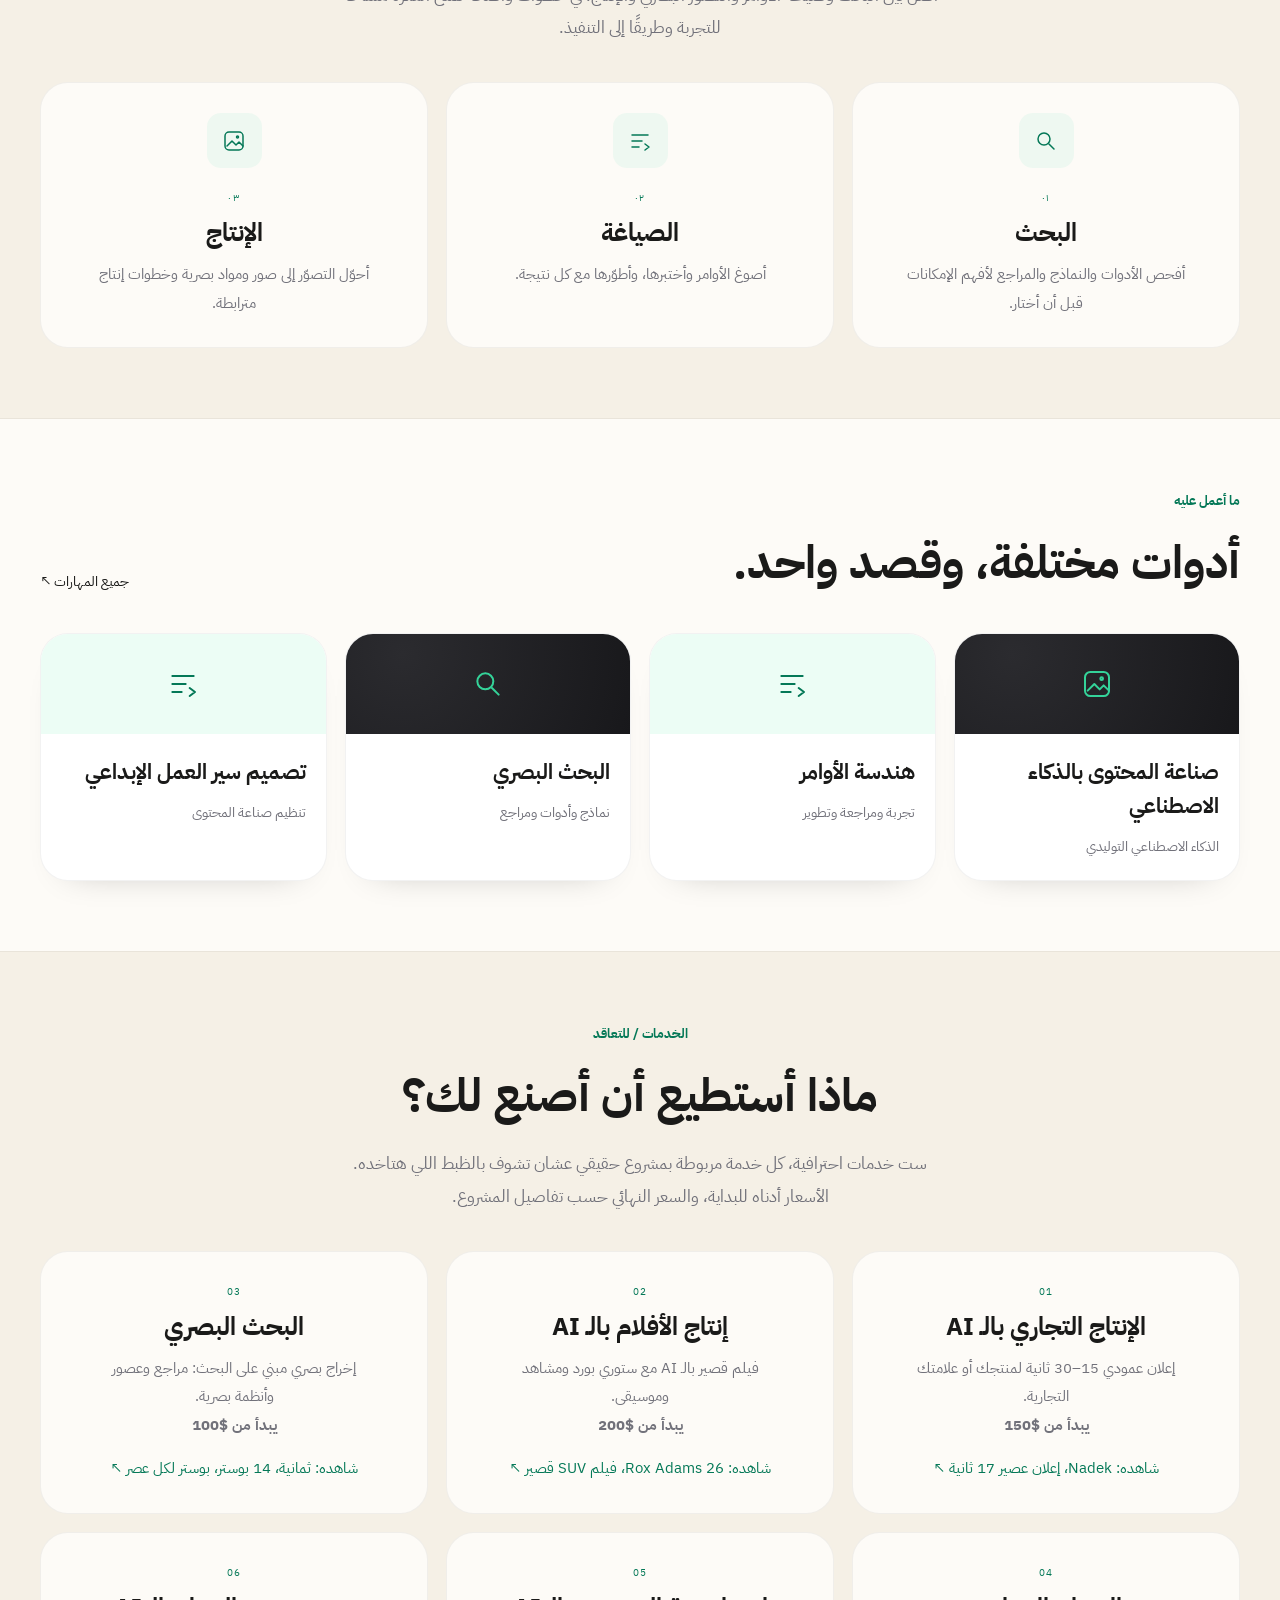
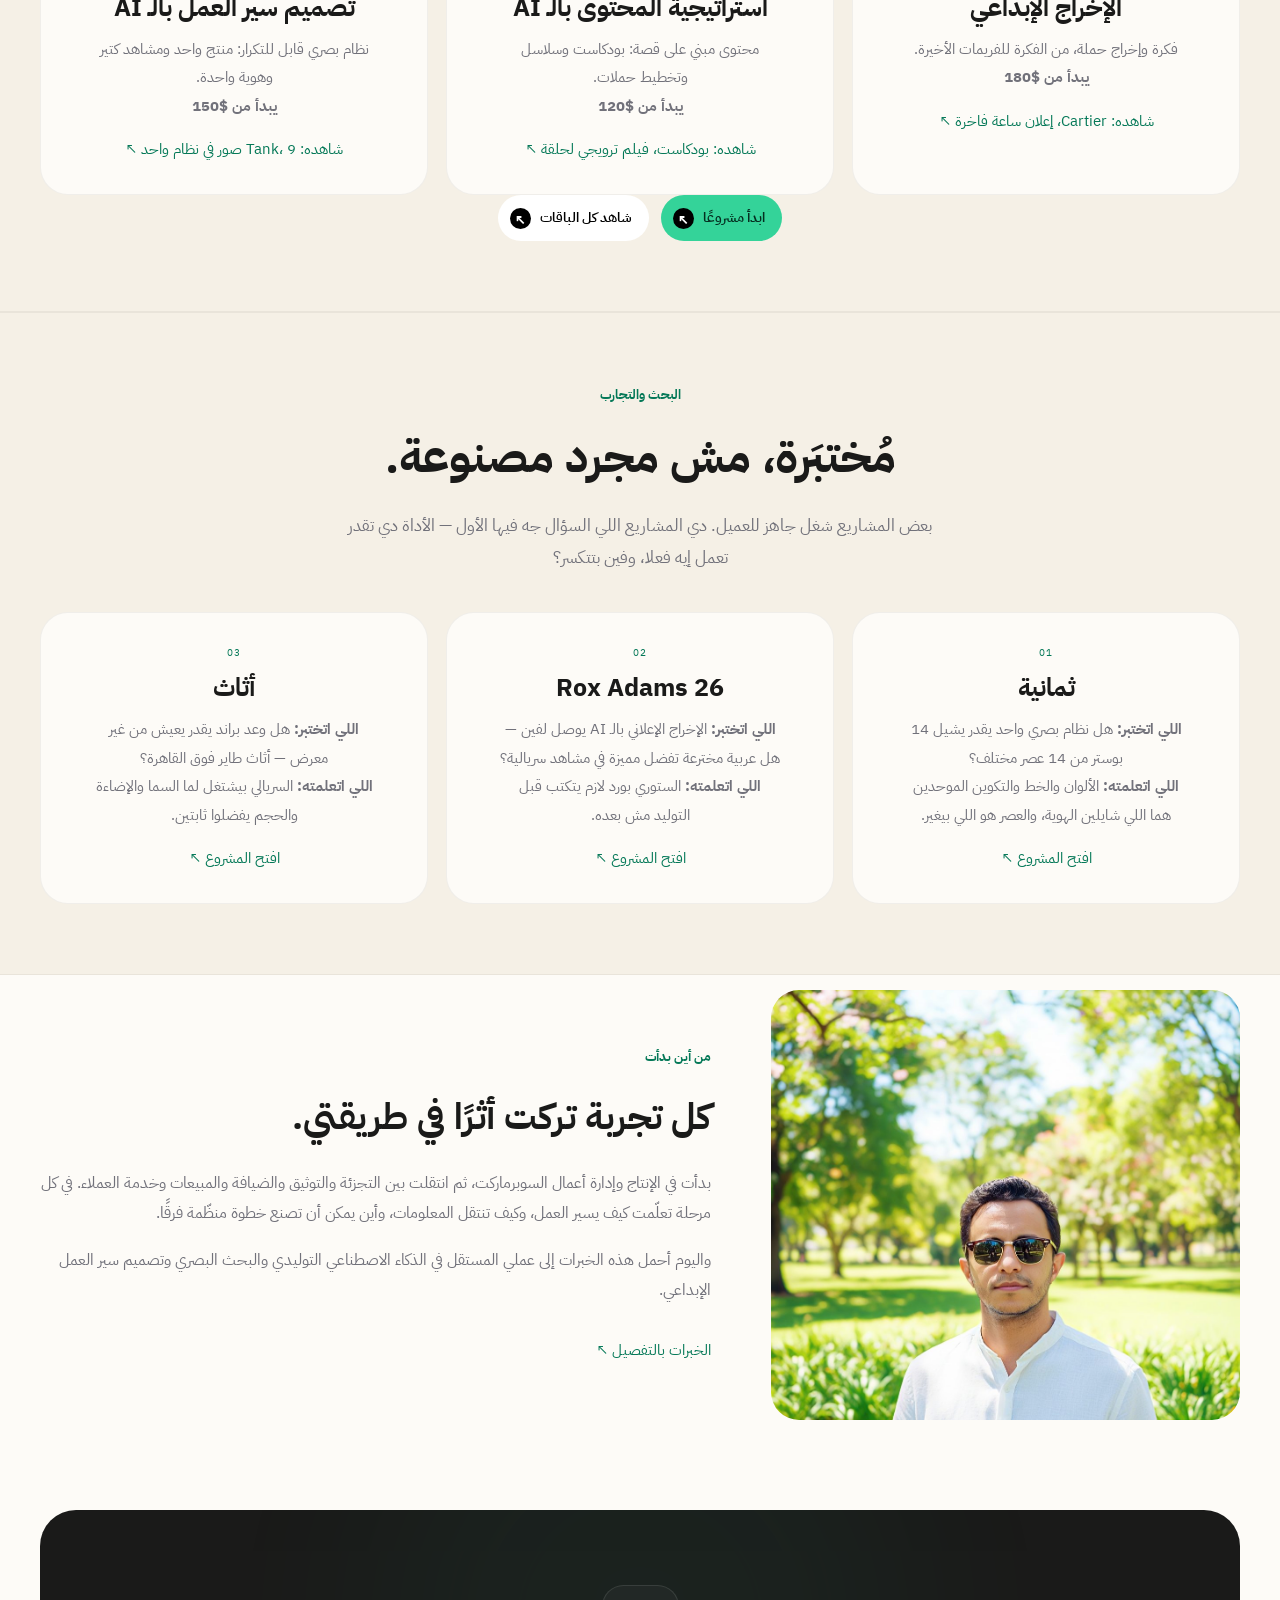
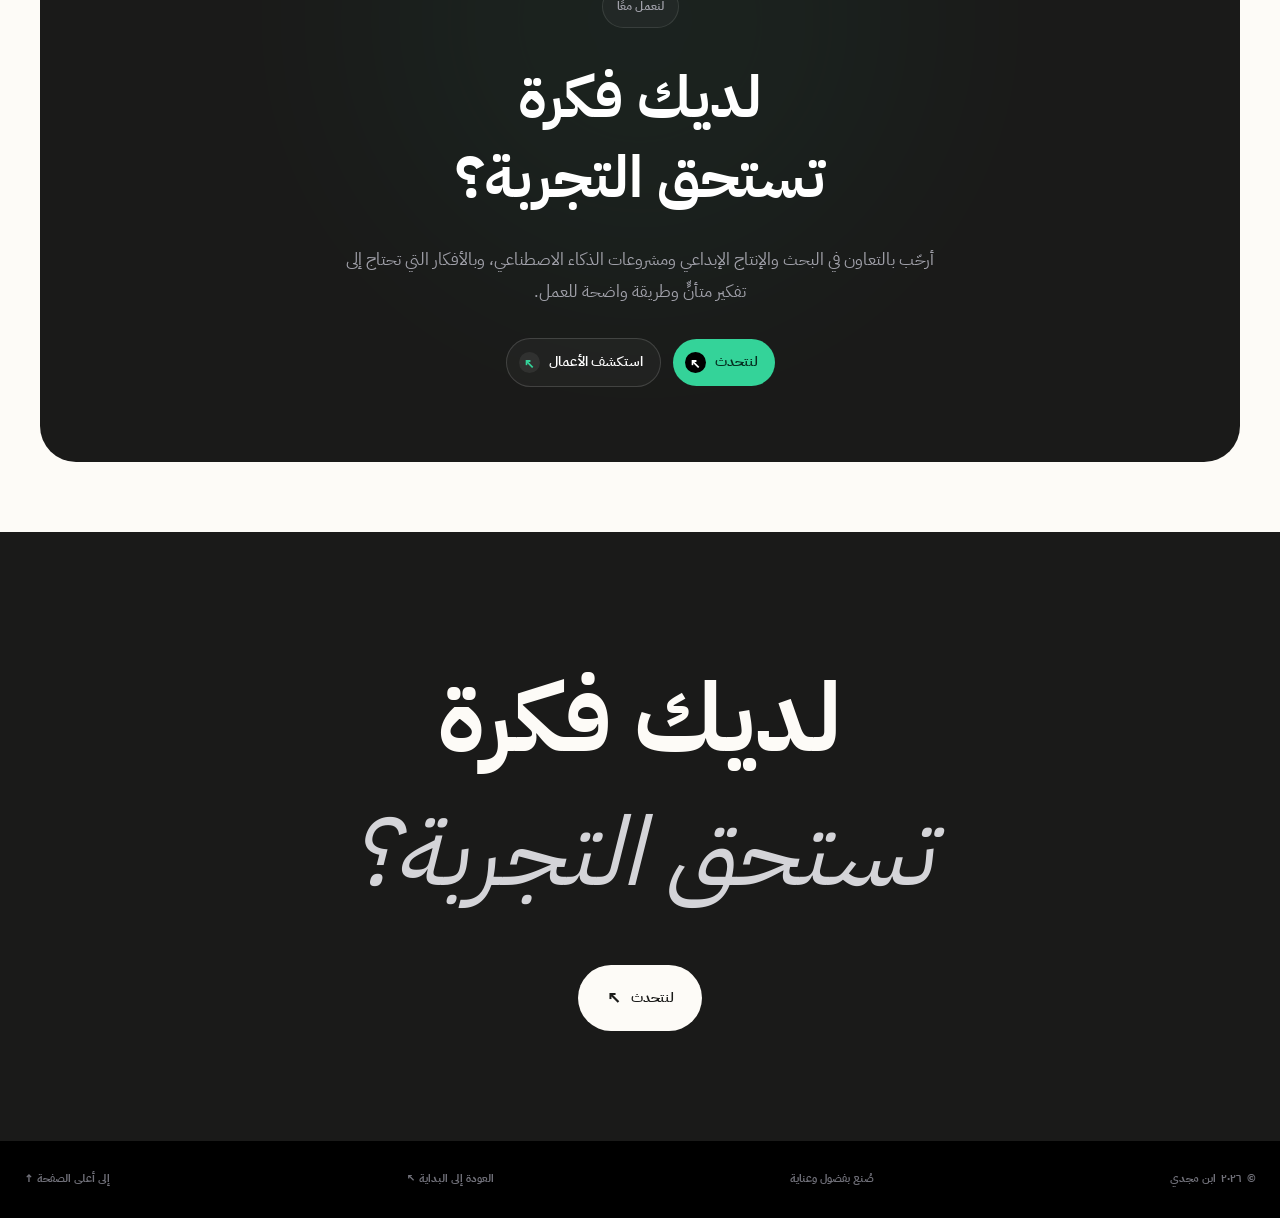
==== commit e8f5eb1e: "Cinematic Editorial redesign: cinematic video hero with glass panel and scan-line, service ticker, s" ====
--- a/index-ar.html
+++ b/index-ar.html
@@ -1,8 +1,8 @@
 <!DOCTYPE html>
 
-<html dir="rtl" lang="ar"><head><meta charset="utf-8"/><meta content="width=device-width,initial-scale=1" name="viewport"/><meta content="أعمال ابن مجدي في الذكاء الاصطناعي والبحث البصري وصناعة المحتوى. خبرات متنوعة تجمعها رؤية عملية للإبداع." name="description"/><meta content="index, follow" name="robots"/><meta content="#000000" name="theme-color"/><link href="https://ibn-majdi.github.io/portfolio/index-ar.html" rel="canonical"/><meta content="https://ibn-majdi.github.io/portfolio/index-ar.html" property="og:url"/><meta content="https://ibn-majdi.github.io/portfolio/assets/og-image.jpg" property="og:image"/><link href="assets/favicon.png" rel="icon" type="image/png"/><meta content="website" property="og:type"/><meta content="ابن مجدي | رؤية إبداعية تبدأ بالبحث" property="og:title"/><meta content="أعمال ابن مجدي في الذكاء الاصطناعي والبحث البصري وصناعة المحتوى. خبرات متنوعة تجمعها رؤية عملية للإبداع." property="og:description"/><meta content="summary" name="twitter:card"/><title>ابن مجدي | رؤية إبداعية تبدأ بالبحث</title><link href="https://fonts.googleapis.com" rel="preconnect"/><link crossorigin="" href="https://fonts.gstatic.com" rel="preconnect"/><link href="https://fonts.googleapis.com/css2?family=Inter:wght@300;400;500;600;700&amp;display=swap" rel="stylesheet"/><link href="styles.css" rel="stylesheet"/><script type="application/ld+json">{"@context": "https://schema.org", "@type": "Person", "name": "ابن مجدي", "email": "mailto:ibnmajdi19@gmail.com", "address": {"@type": "PostalAddress", "addressLocality": "Alexandria", "addressCountry": "EG"}, "jobTitle": "صانع محتوى بالذكاء الاصطناعي وباحث بصري", "knowsAbout": ["Generative AI", "Prompt Engineering", "Visual Research", "AI Workflow Design"]}</script><meta content="ar_EG" property="og:locale"/><link href="arabic.css" rel="stylesheet"/><link href="index.html" hreflang="en" rel="alternate"/><link href="index-ar.html" hreflang="ar" rel="alternate"/></head><body><a class="skip" href="#main">انتقل إلى المحتوى</a><div class="grain"></div><header><nav><a class="logo" dir="ltr" href="index-ar.html">IM<span>·</span></a><div class="links"><a href="work-ar.html">الأعمال</a><a href="services-ar.html">الخدمات</a><a href="info-ar.html">عنّي</a></div><div class="social-mini"><a aria-label="فيسبوك" href="https://www.facebook.com/ibnmajdi19/" rel="noopener noreferrer" target="_blank"><svg aria-hidden="true" focusable="false" viewbox="0 0 24 24"><path d="M14 21v-8h3l.5-4H14V7c0-1.1.3-2 2-2h2V1.4A26 26 0 0 0 15 1c-3 0-5 1.8-5 5v3H7v4h3v8z"></path></svg></a><a aria-label="إنستغرام" href="https://www.instagram.com/ibn.majdi" rel="noopener noreferrer" target="_blank"><svg aria-hidden="true" focusable="false" viewbox="0 0 24 24"><rect fill="none" height="18" rx="5" stroke="currentColor" stroke-width="2" width="18" x="3" y="3"></rect><circle cx="12" cy="12" fill="none" r="4" stroke="currentColor" stroke-width="2"></circle><circle cx="17.5" cy="6.5" r="1.2"></circle></svg></a><a aria-label="X" href="https://x.com/ibnmajdi19" rel="noopener noreferrer" target="_blank"><svg aria-hidden="true" focusable="false" viewbox="0 0 24 24"><path d="M18.9 2H22l-6.8 7.8L23.2 22h-6.3L12 14.6 5.5 22H2.3l7.8-9L2 2h6.5l4.4 6.7L18.9 2zm-1.1 18h1.7L7.5 4H5.7z"></path></svg></a><a aria-label="تيك توك" href="https://www.tiktok.com/@ibnmajdi19" rel="noopener noreferrer" target="_blank"><svg aria-hidden="true" focusable="false" viewbox="0 0 24 24"><path d="M15 2h3c.3 2.4 1.6 3.9 4 4.2v3a8 8 0 0 1-4-1.2v7.6a6.4 6.4 0 1 1-5.5-6.3v3.2a3.2 3.2 0 1 0 2.5 3.1z"></path></svg></a></div><a aria-label="Switch to English" class="language-link" dir="ltr" href="index.html" lang="en">EN</a><a class="pill light" href="info-ar.html#contact">لنتحدث <b>↖</b></a><button aria-expanded="false" aria-label="افتح القائمة" class="menu">☰</button></nav><div class="mobile-links"><a href="index-ar.html">الرئيسية</a><a href="work-ar.html">الأعمال</a><a href="services-ar.html">الخدمات</a><a href="info-ar.html">عنّي والتواصل</a><a href="index.html" lang="en">English</a></div></header><dialog aria-label="اختر اللغة واستكشف أعمال ابن مجدي" class="entry-screen" dir="rtl" lang="ar"><img alt="" class="entry-image" fetchpriority="high" src="assets/hero-roses.jpg"/><div class="entry-shade"></div><div class="entry-top"><span>ابن مجدي</span><span>الإسكندرية، مصر</span></div><button aria-label="اكتشف الرؤية" class="entry-button" type="button"><span class="entry-name"><span>ابن</span><span>مجدي<span class="entry-dot">.</span></span></span><span class="entry-action"><span aria-hidden="true" class="entry-circle">↖</span><span>اكتشف الرؤية</span></span></button><div class="entry-bottom"><span>بحث / إبداع / تنظيم</span><span>ابدأ من هنا</span></div><div aria-label="اختر اللغة / Choose language" class="entry-language" dir="ltr" role="group"><button aria-pressed="false" data-language="en" lang="en" type="button">English</button><button aria-pressed="true" data-language="ar" lang="ar" type="button">العربية</button></div></dialog><main class="home-page" id="main"><section class="home-hero dark-zone" id="top"><div class="home-glow"></div><div class="home-sticker sticker-left"><span class="sticker-icon"><svg aria-hidden="true" viewbox="0 0 24 24"><circle cx="10" cy="10" r="6"></circle><path d="m15 15 5 5"></path></svg></span><span>بحث<br/><b>بصري</b></span></div><div class="home-sticker sticker-right"><span class="sticker-icon"><svg aria-hidden="true" viewbox="0 0 24 24"><path d="M4 6h16M4 12h10M4 18h7m6-3 4 3-4 3"></path></svg></span><span>طرق عمل<br/><b>إبداعية</b></span></div><div class="home-hero-copy"><p class="home-eyebrow"><span></span>ابن مجدي / الإسكندرية، مصر</p><h1>حين تتراكم الخبرة،<br/>تتضح <i>الرؤية.</i></h1><p class="home-description">أجمع بين البحث البصري والذكاء الاصطناعي التوليدي وصناعة المحتوى. أبحث عن الفكرة، وأجرّب أدواتها، وأرتّب خطواتها حتى تصبح عملاً يمكن تنفيذه.</p><div class="home-actions"><a class="pill accent" href="work-ar.html">شاهد الأعمال <b>↖</b></a><a class="pill home-secondary" href="info-ar.html">عنّي والتواصل <b>↖</b></a></div></div><p class="home-scroll">تعرّف أكثر <span>↓</span></p></section>
-<section aria-label="نظرة على أعمالي" class="home-collection light-zone"><div class="home-bento"><a class="home-tile home-feature" href="work-ar.html"><div class="home-tile-top"><span class="home-chip">من أعمالي</span><span aria-hidden="true" class="tile-arrow">↖</span></div><h2>أفكار تتحوّل<br/>إلى رؤى.</h2><p>أفلام بالذكاء الاصطناعي، وتطوير بصري، وتجارب شخصية تستكشف ما يمكن أن تصنعه الفكرة.</p><div class="home-preview"><img alt="من الهوية البصرية لمشروع ثمانية" loading="lazy" src="assets/work/thamanya/01.jpg"/><img alt="لقطة من فيلم Nadek" loading="lazy" src="assets/work/nadek/01-poster.jpg"/><img alt="من التصوّر البصري لمشروع أثاث" loading="lazy" src="assets/work/athath/01.jpg"/><span>صور للعلامات التجارية</span><span>أفلام بالذكاء الاصطناعي</span><span>تجارب بصرية</span></div><span class="home-tile-link">استكشف ١٣ مشروعًا <span aria-hidden="true">↖</span></span></a><a class="home-tile home-portrait" href="info-ar.html"><img alt="صورة ابن مجدي" loading="lazy" src="assets/portrait-shadow.jpg"/><div><span class="home-chip">عنّي</span><h2>خبرات متنوّعة،<br/>وخيط يجمعها.</h2><span class="home-tile-link">تعرّف إلى رحلتي ↖</span></div></a><div class="home-tile home-method"><span class="sticker-icon"><svg aria-hidden="true" viewbox="0 0 24 24"><circle cx="10" cy="10" r="6"></circle><path d="m15 15 5 5"></path></svg></span><p class="label dark">طريقتي</p><h2>البحث<br/>قبل الافتراض.</h2><p>صانع محتوى بالذكاء الاصطناعي وباحث بصري</p></div></div><div class="home-mini-grid"><div class="home-tile home-mini"><span class="label dark">الرصيد</span><strong>١٥+</strong><p>عامًا في مجالات التشغيل والخدمات</p></div><div class="home-tile home-mini"><span class="label dark">الممارسة</span><strong>ذكاء اصطناعي</strong><p>بحث وإبداع وتصميم لطرق العمل</p></div><a class="home-tile home-link-tile" href="info-ar.html#expertise"><div><p class="label">خبرة تتّسع</p><h2>مهارات نمت<br/>مع كل تجربة.</h2></div><span aria-hidden="true" class="tile-arrow">↖</span></a></div></section>
+<html dir="rtl" lang="ar"><head><meta charset="utf-8"/><meta content="width=device-width,initial-scale=1" name="viewport"/><meta content="أعمال ابن مجدي في الذكاء الاصطناعي والبحث البصري وصناعة المحتوى. خبرات متنوعة تجمعها رؤية عملية للإبداع." name="description"/><meta content="index, follow" name="robots"/><meta content="#000000" name="theme-color"/><link href="https://ibn-majdi.github.io/portfolio/index-ar.html" rel="canonical"/><meta content="https://ibn-majdi.github.io/portfolio/index-ar.html" property="og:url"/><meta content="https://ibn-majdi.github.io/portfolio/assets/og-image.jpg" property="og:image"/><link href="assets/favicon.png" rel="icon" type="image/png"/><meta content="website" property="og:type"/><meta content="ابن مجدي | رؤية إبداعية تبدأ بالبحث" property="og:title"/><meta content="أعمال ابن مجدي في الذكاء الاصطناعي والبحث البصري وصناعة المحتوى. خبرات متنوعة تجمعها رؤية عملية للإبداع." property="og:description"/><meta content="summary" name="twitter:card"/><title>ابن مجدي | رؤية إبداعية تبدأ بالبحث</title><link href="https://fonts.googleapis.com" rel="preconnect"/><link crossorigin="" href="https://fonts.gstatic.com" rel="preconnect"/><link href="https://fonts.googleapis.com/css2?family=Inter:wght@300;400;500;600;700&amp;display=swap" rel="stylesheet"/><link href="styles.css" rel="stylesheet"/><script type="application/ld+json">{"@context": "https://schema.org", "@type": "Person", "name": "ابن مجدي", "email": "mailto:ibnmajdi19@gmail.com", "address": {"@type": "PostalAddress", "addressLocality": "Alexandria", "addressCountry": "EG"}, "jobTitle": "صانع محتوى بالذكاء الاصطناعي وباحث بصري", "knowsAbout": ["Generative AI", "Prompt Engineering", "Visual Research", "AI Workflow Design"]}</script><meta content="ar_EG" property="og:locale"/><link href="arabic.css" rel="stylesheet"/><link href="redesign.css" rel="stylesheet"/><link href="index.html" hreflang="en" rel="alternate"/><link href="index-ar.html" hreflang="ar" rel="alternate"/></head><body><a class="skip" href="#main">انتقل إلى المحتوى</a><div class="grain"></div><header><nav><a class="logo" dir="ltr" href="index-ar.html">IM<span>·</span></a><div class="links"><a href="work-ar.html">الأعمال</a><a href="services-ar.html">الخدمات</a><a href="store-ar.html">المتجر</a><a href="info-ar.html">عنّي</a></div><a class="ce-search" href="work-ar.html" aria-label="ابحث في الأعمال"><svg aria-hidden="true" viewBox="0 0 24 24"><circle cx="10" cy="10" r="6"></circle><path d="m15 15 5 5"></path></svg></a><div class="social-mini"><a aria-label="فيسبوك" href="https://www.facebook.com/ibnmajdi19/" rel="noopener noreferrer" target="_blank"><svg aria-hidden="true" focusable="false" viewbox="0 0 24 24"><path d="M14 21v-8h3l.5-4H14V7c0-1.1.3-2 2-2h2V1.4A26 26 0 0 0 15 1c-3 0-5 1.8-5 5v3H7v4h3v8z"></path></svg></a><a aria-label="إنستغرام" href="https://www.instagram.com/ibn.majdi" rel="noopener noreferrer" target="_blank"><svg aria-hidden="true" focusable="false" viewbox="0 0 24 24"><rect fill="none" height="18" rx="5" stroke="currentColor" stroke-width="2" width="18" x="3" y="3"></rect><circle cx="12" cy="12" fill="none" r="4" stroke="currentColor" stroke-width="2"></circle><circle cx="17.5" cy="6.5" r="1.2"></circle></svg></a><a aria-label="X" href="https://x.com/ibnmajdi19" rel="noopener noreferrer" target="_blank"><svg aria-hidden="true" focusable="false" viewbox="0 0 24 24"><path d="M18.9 2H22l-6.8 7.8L23.2 22h-6.3L12 14.6 5.5 22H2.3l7.8-9L2 2h6.5l4.4 6.7L18.9 2zm-1.1 18h1.7L7.5 4H5.7z"></path></svg></a><a aria-label="تيك توك" href="https://www.tiktok.com/@ibnmajdi19" rel="noopener noreferrer" target="_blank"><svg aria-hidden="true" focusable="false" viewbox="0 0 24 24"><path d="M15 2h3c.3 2.4 1.6 3.9 4 4.2v3a8 8 0 0 1-4-1.2v7.6a6.4 6.4 0 1 1-5.5-6.3v3.2a3.2 3.2 0 1 0 2.5 3.1z"></path></svg></a></div><a aria-label="Switch to English" class="language-link" dir="ltr" href="index.html" lang="en">EN</a><a class="pill light" href="info-ar.html#contact">لنتحدث <b>↖</b></a><button aria-expanded="false" aria-label="افتح القائمة" class="menu">☰</button></nav><div class="mobile-links"><a href="index-ar.html">الرئيسية</a><a href="work-ar.html">الأعمال</a><a href="services-ar.html">الخدمات</a><a href="store-ar.html">المتجر</a><a href="info-ar.html">عنّي والتواصل</a><a href="index.html" lang="en">English</a></div></header><dialog aria-label="اختر اللغة واستكشف أعمال ابن مجدي" class="entry-screen" dir="rtl" lang="ar"><img alt="" class="entry-image" fetchpriority="high" src="assets/hero-roses.jpg"/><div class="entry-shade"></div><div class="entry-top"><span>ابن مجدي</span><span>الإسكندرية، مصر</span></div><button aria-label="اكتشف الرؤية" class="entry-button" type="button"><span class="entry-name"><span>ابن</span><span>مجدي<span class="entry-dot">.</span></span></span><span class="entry-action"><span aria-hidden="true" class="entry-circle">↖</span><span>اكتشف الرؤية</span></span></button><div class="entry-bottom"><span>بحث / إبداع / تنظيم</span><span>ابدأ من هنا</span></div><div aria-label="اختر اللغة / Choose language" class="entry-language" dir="ltr" role="group"><button aria-pressed="false" data-language="en" lang="en" type="button">English</button><button aria-pressed="true" data-language="ar" lang="ar" type="button">العربية</button></div></dialog><main class="home-page" id="main"><section class="ce-hero home-hero" id="top"><video class="ce-hero-video" autoplay muted loop playsinline preload="metadata" poster="assets/work/the-village/01-poster.jpg"><source src="assets/work/the-village/01.mp4" type="video/mp4"/></video><div class="ce-hero-shade ce-hero-shade-top"></div><div class="ce-hero-shade ce-hero-shade-bottom"></div><div class="ce-hero-inner"><div class="ce-glass-panel"><div class="ce-scanline"></div><p class="home-eyebrow"><span></span>ابن مجدي / الإسكندرية، مصر</p><h1>حين تتراكم الخبرة،<br/>تتضح <i>الرؤية.</i></h1><p class="home-description">أجمع بين البحث البصري والذكاء الاصطناعي التوليدي وصناعة المحتوى. أبحث عن الفكرة، وأجرّب أدواتها، وأرتّب خطواتها حتى تصبح عملاً يمكن تنفيذه.</p><div class="home-actions"><a class="pill accent" href="work-ar.html">شاهد الأعمال <b>↖</b></a><a class="pill home-secondary" href="info-ar.html">عنّي والتواصل <b>↖</b></a></div></div><div class="ce-ticker" aria-hidden="true"><div class="ce-ticker-track"><span>الإنتاج التجاري بالـ AI</span><span class="ce-sep">•</span><span>إنتاج الأفلام بالـ AI</span><span class="ce-sep">•</span><span>البحث البصري</span><span class="ce-sep">•</span><span>الإخراج الإبداعي</span><span class="ce-sep">•</span><span>استراتيجية المحتوى بالـ AI</span><span class="ce-sep">•</span><span>تصميم سير العمل بالـ AI</span><span class="ce-sep">•</span><span>الإنتاج التجاري بالـ AI</span><span class="ce-sep">•</span><span>إنتاج الأفلام بالـ AI</span><span class="ce-sep">•</span><span>البحث البصري</span><span class="ce-sep">•</span><span>الإخراج الإبداعي</span><span class="ce-sep">•</span><span>استراتيجية المحتوى بالـ AI</span><span class="ce-sep">•</span><span>تصميم سير العمل بالـ AI</span><span class="ce-sep">•</span></div></div><div class="ce-slices"><a class="ce-slice" href="work-ar.html" style="background-image:url(assets/work/thamanya/01.jpg)"><span class="ce-slice-label"><strong>الأعمال</strong><em>١٣ مشروعًا</em></span></a><a class="ce-slice" href="services-ar.html" style="background-image:url(assets/work/rox-adams-26/01.jpg)"><span class="ce-slice-label"><strong>الخدمات</strong><em>ست باقات</em></span></a><a class="ce-slice" href="store-ar.html" style="background-image:url(assets/work/tank/01.jpg)"><span class="ce-slice-label"><strong>المتجر</strong><em>منتجات رقمية</em></span></a></div></div></section>
+<section class="ce-grid" aria-label="افتتاحية"><h2 class="ce-grid-headline reveal">خبرات متنوّعة، وخيط يجمعها.</h2><figure class="ce-grid-img ce-grid-img-tall reveal"><img alt="صورة منتج Cap by Ibnmajdi" loading="lazy" src="assets/work/cap/01.jpg"/></figure><blockquote class="ce-grid-quote reveal"><span class="ce-quote-mark">“</span><p>الأدوات سهل تتكتب في قايمة. دي المهارات اللي ورا الشغل — كل مهارة مربوطة بمشروع اتنفذت فيه.</p><a href="info-ar.html#technical-skills">خمس مهارات، لكل منها دليل. ↖</a></blockquote><figure class="ce-grid-img ce-grid-img-square reveal"><img alt="من الهوية البصرية لمشروع ثمانية" loading="lazy" src="assets/work/thamanya/01.jpg"/></figure></section><section aria-label="نظرة على أعمالي" class="home-collection light-zone"><div class="home-bento"><a class="home-tile home-feature" href="work-ar.html"><div class="home-tile-top"><span class="home-chip">من أعمالي</span><span aria-hidden="true" class="tile-arrow">↖</span></div><h2>أفكار تتحوّل<br/>إلى رؤى.</h2><p>أفلام بالذكاء الاصطناعي، وتطوير بصري، وتجارب شخصية تستكشف ما يمكن أن تصنعه الفكرة.</p><div class="home-preview"><img alt="من الهوية البصرية لمشروع ثمانية" loading="lazy" src="assets/work/thamanya/01.jpg"/><img alt="لقطة من فيلم Nadek" loading="lazy" src="assets/work/nadek/01-poster.jpg"/><img alt="من التصوّر البصري لمشروع أثاث" loading="lazy" src="assets/work/athath/01.jpg"/><span>صور للعلامات التجارية</span><span>أفلام بالذكاء الاصطناعي</span><span>تجارب بصرية</span></div><span class="home-tile-link">استكشف ١٣ مشروعًا <span aria-hidden="true">↖</span></span></a><a class="home-tile home-portrait" href="info-ar.html"><img alt="صورة ابن مجدي" loading="lazy" src="assets/portrait-shadow.jpg"/><div><span class="home-chip">عنّي</span><h2>خبرات متنوّعة،<br/>وخيط يجمعها.</h2><span class="home-tile-link">تعرّف إلى رحلتي ↖</span></div></a><div class="home-tile home-method"><span class="sticker-icon"><svg aria-hidden="true" viewbox="0 0 24 24"><circle cx="10" cy="10" r="6"></circle><path d="m15 15 5 5"></path></svg></span><p class="label dark">طريقتي</p><h2>البحث<br/>قبل الافتراض.</h2><p>صانع محتوى بالذكاء الاصطناعي وباحث بصري</p></div></div><div class="home-mini-grid"><div class="home-tile home-mini"><span class="label dark">الرصيد</span><strong>١٥+</strong><p>عامًا في مجالات التشغيل والخدمات</p></div><div class="home-tile home-mini"><span class="label dark">الممارسة</span><strong>ذكاء اصطناعي</strong><p>بحث وإبداع وتصميم لطرق العمل</p></div><a class="home-tile home-link-tile" href="info-ar.html#expertise"><div><p class="label">خبرة تتّسع</p><h2>مهارات نمت<br/>مع كل تجربة.</h2></div><span aria-hidden="true" class="tile-arrow">↖</span></a></div></section>
 <section class="home-process light-zone" id="method"><div class="home-section-heading"><p class="label dark">من الفكرة إلى التنفيذ</p><h2>للإبداع خطواته أيضًا.</h2><p>أصل بين البحث وصياغة الأوامر والتصوّر البصري والإنتاج، في خطوات واضحة تمنح الفكرة مساحة للتجربة وطريقًا إلى التنفيذ.</p></div><div class="home-process-grid"><article class="home-tile"><span class="sticker-icon"><svg aria-hidden="true" viewbox="0 0 24 24"><circle cx="10" cy="10" r="6"></circle><path d="m15 15 5 5"></path></svg></span><span class="process-number">٠١</span><h3>البحث</h3><p>أفحص الأدوات والنماذج والمراجع لأفهم الإمكانات قبل أن أختار.</p></article><article class="home-tile"><span class="sticker-icon"><svg aria-hidden="true" viewbox="0 0 24 24"><path d="M4 6h16M4 12h10M4 18h7m6-3 4 3-4 3"></path></svg></span><span class="process-number">٠٢</span><h3>الصياغة</h3><p>أصوغ الأوامر وأختبرها، وأطوّرها مع كل نتيجة.</p></article><article class="home-tile"><span class="sticker-icon"><svg aria-hidden="true" viewbox="0 0 24 24"><rect height="18" rx="4" width="18" x="3" y="3"></rect><path d="m5 17 5-5 4 4 3-3 4 4"></path><circle cx="15.5" cy="8" r="1"></circle></svg></span><span class="process-number">٠٣</span><h3>الإنتاج</h3><p>أحوّل التصوّر إلى صور ومواد بصرية وخطوات إنتاج مترابطة.</p></article></div></section>
 <section class="home-practice light-zone"><div class="home-section-heading practice-heading"><div><p class="label dark">ما أعمل عليه</p><h2>أدوات مختلفة، وقصد واحد.</h2></div><a href="info-ar.html#expertise">جميع المهارات ↖</a></div><div class="practice-grid"><a class="home-tile practice-card" href="info-ar.html#expertise"><div><svg aria-hidden="true" viewbox="0 0 24 24"><rect height="18" rx="4" width="18" x="3" y="3"></rect><path d="m5 17 5-5 4 4 3-3 4 4"></path><circle cx="15.5" cy="8" r="1"></circle></svg></div><h3>صناعة المحتوى بالذكاء الاصطناعي</h3><p>الذكاء الاصطناعي التوليدي</p></a><a class="home-tile practice-card" href="info-ar.html#expertise"><div><svg aria-hidden="true" viewbox="0 0 24 24"><path d="M4 6h16M4 12h10M4 18h7m6-3 4 3-4 3"></path></svg></div><h3>هندسة الأوامر</h3><p>تجربة ومراجعة وتطوير</p></a><a class="home-tile practice-card" href="info-ar.html#expertise"><div><svg aria-hidden="true" viewbox="0 0 24 24"><circle cx="10" cy="10" r="6"></circle><path d="m15 15 5 5"></path></svg></div><h3>البحث البصري</h3><p>نماذج وأدوات ومراجع</p></a><a class="home-tile practice-card" href="info-ar.html#expertise"><div><svg aria-hidden="true" viewbox="0 0 24 24"><path d="M4 6h16M4 12h10M4 18h7m6-3 4 3-4 3"></path></svg></div><h3>تصميم سير العمل الإبداعي</h3><p>تنظيم صناعة المحتوى</p></a></div></section>
 <section class="home-process light-zone" id="services"><div class="home-section-heading"><p class="label dark">الخدمات / للتعاقد</p><h2>ماذا أستطيع أن أصنع لك؟</h2><p>ست خدمات احترافية، كل خدمة مربوطة بمشروع حقيقي عشان تشوف بالظبط اللي هتاخده. الأسعار أدناه للبداية، والسعر النهائي حسب تفاصيل المشروع.</p></div><div class="home-process-grid"><article class="home-tile"><span class="process-number">01</span><h3>الإنتاج التجاري بالـ AI</h3><p>إعلان عمودي 15&ndash;30 ثانية لمنتجك أو علامتك التجارية.</p><p><strong>يبدأ من $150</strong></p><p><a class="home-text-link" href="work-ar.html?project=nadek">شاهده: Nadek، إعلان عصير 17 ثانية &nwarr;</a></p></article><article class="home-tile"><span class="process-number">02</span><h3>إنتاج الأفلام بالـ AI</h3><p>فيلم قصير بالـ AI مع ستوري بورد ومشاهد وموسيقى.</p><p><strong>يبدأ من $200</strong></p><p><a class="home-text-link" href="work-ar.html?project=rox-adams-26">شاهده: Rox Adams 26، فيلم SUV قصير &nwarr;</a></p></article><article class="home-tile"><span class="process-number">03</span><h3>البحث البصري</h3><p>إخراج بصري مبني على البحث: مراجع وعصور وأنظمة بصرية.</p><p><strong>يبدأ من $100</strong></p><p><a class="home-text-link" href="work-ar.html?project=thamanya">شاهده: ثمانية، 14 بوستر، بوستر لكل عصر &nwarr;</a></p></article><article class="home-tile"><span class="process-number">04</span><h3>الإخراج الإبداعي</h3><p>فكرة وإخراج حملة، من الفكرة للفريمات الأخيرة.</p><p><strong>يبدأ من $180</strong></p><p><a class="home-text-link" href="work-ar.html?project=carter">شاهده: Cartier، إعلان ساعة فاخرة &nwarr;</a></p></article><article class="home-tile"><span class="process-number">05</span><h3>استراتيجية المحتوى بالـ AI</h3><p>محتوى مبني على قصة: بودكاست وسلاسل وتخطيط حملات.</p><p><strong>يبدأ من $120</strong></p><p><a class="home-text-link" href="work-ar.html?project=podcast">شاهده: بودكاست، فيلم ترويجي لحلقة &nwarr;</a></p></article><article class="home-tile"><span class="process-number">06</span><h3>تصميم سير العمل بالـ AI</h3><p>نظام بصري قابل للتكرار: منتج واحد ومشاهد كتير وهوية واحدة.</p><p><strong>يبدأ من $150</strong></p><p><a class="home-text-link" href="work-ar.html?project=tank">شاهده: Tank، 9 صور في نظام واحد &nwarr;</a></p></article></div><div class="home-actions"><a class="pill accent" href="info-ar.html#contact">ابدأ مشروعًا <b>&nwarr;</b></a><a class="pill light" href="services-ar.html">شاهد كل الباقات <b>&nwarr;</b></a></div></section><section class="home-process light-zone" id="research"><div class="home-section-heading"><p class="label dark">البحث والتجارب</p><h2>مُختبَرة، مش مجرد مصنوعة.</h2><p>بعض المشاريع شغل جاهز للعميل. دي المشاريع اللي السؤال جه فيها الأول — الأداة دي تقدر تعمل إيه فعلا، وفين بتتكسر؟</p></div><div class="home-process-grid"><article class="home-tile"><span class="process-number">01</span><h3>ثمانية</h3><p><strong>اللي اتختبر:</strong> هل نظام بصري واحد يقدر يشيل 14 بوستر من 14 عصر مختلف؟</p><p><strong>اللي اتعلمته:</strong> الألوان والخط والتكوين الموحدين هما اللي شايلين الهوية، والعصر هو اللي بيغير.</p><p><a class="home-text-link" href="work-ar.html?project=thamanya">افتح المشروع &nwarr;</a></p></article><article class="home-tile"><span class="process-number">02</span><h3>Rox Adams 26</h3><p><strong>اللي اتختبر:</strong> الإخراج الإعلاني بالـ AI يوصل لفين — هل عربية مخترعة تفضل مميزة في مشاهد سريالية؟</p><p><strong>اللي اتعلمته:</strong> الستوري بورد لازم يتكتب قبل التوليد مش بعده.</p><p><a class="home-text-link" href="work-ar.html?project=rox-adams-26">افتح المشروع &nwarr;</a></p></article><article class="home-tile"><span class="process-number">03</span><h3>أثاث</h3><p><strong>اللي اتختبر:</strong> هل وعد براند يقدر يعيش من غير معرض — أثاث طاير فوق القاهرة؟</p><p><strong>اللي اتعلمته:</strong> السريالي بيشتغل لما السما والإضاءة والحجم يفضلوا ثابتين.</p><p><a class="home-text-link" href="work-ar.html?project=athath">افتح المشروع &nwarr;</a></p></article></div></section><section class="home-identity light-zone"><div class="home-identity-image"><img alt="ابن مجدي" loading="lazy" src="assets/portrait-park.jpg"/></div><div><p class="label dark">من أين بدأت</p><h2>كل تجربة تركت أثرًا في طريقتي.</h2><p>بدأت في الإنتاج وإدارة أعمال السوبرماركت، ثم انتقلت بين التجزئة والتوثيق والضيافة والمبيعات وخدمة العملاء. في كل مرحلة تعلّمت كيف يسير العمل، وكيف تنتقل المعلومات، وأين يمكن أن تصنع خطوة منظّمة فرقًا.</p><p>واليوم أحمل هذه الخبرات إلى عملي المستقل في الذكاء الاصطناعي التوليدي والبحث البصري وتصميم سير العمل الإبداعي.</p><a class="home-text-link" href="info-ar.html">الخبرات بالتفصيل ↖</a></div></section>
-<section class="home-contact-wrap light-zone"><div class="home-contact dark-zone"><div class="home-glow"></div><p class="home-eyebrow">لنعمل معًا</p><h2>لديك فكرة<br/>تستحق التجربة؟</h2><p>أرحّب بالتعاون في البحث والإنتاج الإبداعي ومشروعات الذكاء الاصطناعي، وبالأفكار التي تحتاج إلى تفكير متأنٍّ وطريقة واضحة للعمل.</p><div class="home-actions"><a class="pill accent" href="info-ar.html#contact">لنتحدث <b>↖</b></a><a class="pill home-secondary" href="work-ar.html">استكشف الأعمال <b>↖</b></a></div></div></section></main><footer><span>© <span id="year"></span> ابن مجدي</span><span>صُنع بفضول وعناية</span><button class="replay-intro" type="button">العودة إلى البداية ↖</button><a href="#top">إلى أعلى الصفحة ↑</a></footer><script src="script.js"></script><script src="entry.js"></script><script src="locale-ar.js"></script></body></html>
+<section class="home-contact-wrap light-zone"><div class="home-contact dark-zone"><div class="home-glow"></div><p class="home-eyebrow">لنعمل معًا</p><h2>لديك فكرة<br/>تستحق التجربة؟</h2><p>أرحّب بالتعاون في البحث والإنتاج الإبداعي ومشروعات الذكاء الاصطناعي، وبالأفكار التي تحتاج إلى تفكير متأنٍّ وطريقة واضحة للعمل.</p><div class="home-actions"><a class="pill accent" href="info-ar.html#contact">لنتحدث <b>↖</b></a><a class="pill home-secondary" href="work-ar.html">استكشف الأعمال <b>↖</b></a></div></div></section></main><section class="ce-footer"><h2>لديك فكرة<br/><em>تستحق التجربة؟</em></h2><a class="ce-cta" href="info-ar.html#contact">لنتحدث <b>↖</b></a></section><footer><span>© <span id="year"></span> ابن مجدي</span><span>صُنع بفضول وعناية</span><button class="replay-intro" type="button">العودة إلى البداية ↖</button><a href="#top">إلى أعلى الصفحة ↑</a></footer><script src="script.js"></script><script src="entry.js"></script><script src="locale-ar.js"></script><script src="redesign.js"></script></body></html>
--- a/redesign.css
+++ b/redesign.css
@@ -0,0 +1,154 @@
+/* ============================================================
+   CINEMATIC EDITORIAL — redesign preview layer
+   Brand identity (unchanged): black/zinc/white + mint #34D399,
+   Inter for English, IBM Plex Sans Arabic for Arabic.
+   The spec's orange accent is mapped to mint everywhere.
+   The spec's display fonts are never loaded.
+   All motion uses cubic-bezier(.16,1,.3,1).
+   Loaded after styles.css (and after arabic.css on AR pages).
+   ============================================================ */
+
+:root{
+  --cream:#fdfbf7;
+  --offwhite:#f5f0e6;
+  --ink:#1a1a19;
+  --mint:#34d399;
+  --ce-ease:cubic-bezier(.16,1,.3,1);
+  --hero-scroll:0;
+  --light:#fdfbf7;
+  --dark:#1a1a19;
+}
+
+/* ---------- surfaces & typography ---------- */
+
+.light-zone{background:var(--cream);color:var(--ink)}
+.dark-zone{background:var(--ink)}
+.home-process{background:var(--offwhite)}
+h1,h2{font-weight:800}
+.bento-card{transition:transform .45s var(--ce-ease),box-shadow .4s var(--ce-ease)}
+a.home-tile{transition:transform .4s var(--ce-ease),box-shadow .4s var(--ce-ease)}
+.project-viewer{background:var(--ink)}
+
+/* ---------- sticky header (all pages) ---------- */
+
+header{position:fixed;top:0;left:0;width:100%;transform:none;z-index:50}
+header nav{height:80px;padding:0 max(24px,calc((100vw - 1400px)/2));border:0;border-bottom:1px solid rgba(26,26,25,.12);border-radius:0;background:rgba(253,251,247,.8);backdrop-filter:blur(12px);-webkit-backdrop-filter:blur(12px);box-shadow:none;gap:26px}
+.logo{color:var(--ink)}
+.logo span{display:inline-block;animation:ce-dot-pulse 2.2s ease-in-out infinite}
+@keyframes ce-dot-pulse{0%,100%{transform:scale(1);opacity:1}50%{transform:scale(1.4);opacity:.65}}
+.links{font-size:14px;font-weight:500;color:var(--ink)}
+.links a{color:var(--ink);transition:color .3s var(--ce-ease)}
+.links a:hover{color:var(--mint)}
+.social-mini a{color:var(--ink);border-color:rgba(26,26,25,.25)}
+.language-link{color:var(--ink)}
+.menu{color:var(--ink)}
+.mobile-links{margin:8px 16px}
+.ce-search{flex-shrink:0;width:40px;height:40px;border:1px solid rgba(26,26,25,.25);border-radius:50%;display:grid;place-items:center;color:var(--ink);transition:border-color .3s var(--ce-ease),color .3s var(--ce-ease)}
+.ce-search:hover{border-color:var(--mint);color:var(--mint)}
+.ce-search svg{width:16px;height:16px;fill:none;stroke:currentColor;stroke-width:2;stroke-linecap:round;stroke-linejoin:round}
+
+/* ---------- cinematic hero ---------- */
+
+.ce-hero{position:relative;height:100vh;min-height:640px;overflow:hidden;background:#000}
+.ce-hero-video{position:absolute;inset:0;width:100%;height:100%;object-fit:cover;filter:sepia(.3) saturate(.4) contrast(1.15) brightness(.85);animation:ce-kenburns 36s ease-in-out infinite alternate}
+@keyframes ce-kenburns{from{transform:scale(1)}to{transform:scale(1.08)}}
+.ce-hero-shade{position:absolute;left:0;right:0;z-index:1;pointer-events:none}
+.ce-hero-shade-top{top:0;height:32%;background:linear-gradient(rgba(253,251,247,.1),transparent)}
+.ce-hero-shade-bottom{bottom:0;height:55%;background:linear-gradient(transparent,rgba(0,0,0,.9))}
+.ce-hero-inner{position:relative;z-index:2;height:100%;display:flex;flex-direction:column;justify-content:flex-end}
+.ce-glass-panel{position:relative;overflow:hidden;max-width:896px;width:calc(100% - 48px);margin:0 auto;padding:44px 48px 40px;text-align:center;border-radius:24px;background:rgba(0,0,0,.3);border:1px solid rgba(255,255,255,.1);backdrop-filter:blur(20px);-webkit-backdrop-filter:blur(20px);opacity:calc(1 - var(--hero-scroll));transform:translateY(calc(var(--hero-scroll) * -30px))}
+.ce-glass-panel .home-eyebrow{margin-bottom:22px}
+.ce-glass-panel h1{font-size:clamp(42px,5vw,72px);font-weight:800;letter-spacing:-.04em;line-height:1.05;margin:0;color:#fff}
+.ce-glass-panel h1 i{font-style:italic;color:var(--mint)}
+.ce-glass-panel h1 i:after{display:none}
+.ce-glass-panel .home-description{margin:22px auto 26px;color:#d4d4d8}
+.ce-glass-panel .home-actions{justify-content:center}
+.ce-scanline{position:absolute;top:0;bottom:0;left:-20%;width:30%;pointer-events:none;background:linear-gradient(to right,transparent,rgba(52,211,153,.4),transparent);animation:ce-scan 2.5s cubic-bezier(.4,0,.2,1) infinite}
+@keyframes ce-scan{from{left:-20%}to{left:120%}}
+
+/* ---------- brand ticker ---------- */
+
+.ce-ticker{overflow:hidden;padding:18px 0;margin-top:26px;opacity:calc(1 - var(--hero-scroll));-webkit-mask-image:linear-gradient(to right,transparent,#000 12%,#000 88%,transparent);mask-image:linear-gradient(to right,transparent,#000 12%,#000 88%,transparent)}
+.ce-ticker-track{display:flex;width:max-content;animation:ce-marquee 36s linear infinite}
+.ce-ticker-track span{font-size:18px;font-weight:800;letter-spacing:.22em;text-transform:uppercase;color:#fff;white-space:nowrap;padding:0 14px}
+.ce-ticker-track .ce-sep{color:var(--mint);letter-spacing:0}
+@keyframes ce-marquee{from{transform:translateX(0)}to{transform:translateX(-50%)}}
+
+/* ---------- navigation slices ---------- */
+
+.ce-slices{display:flex;gap:10px;height:calc(12vh + 33vh * var(--hero-scroll));min-height:96px;padding:0 16px 16px}
+.ce-slice{position:relative;flex:1;overflow:hidden;border-radius:20px;background-size:cover;background-position:center;color:#fff;display:flex;align-items:flex-end;transition:flex .7s var(--ce-ease),filter .7s var(--ce-ease)}
+.ce-slice::after{content:"";position:absolute;inset:0;background:rgba(0,0,0,.45);transition:opacity .7s var(--ce-ease)}
+.ce-slice:hover{flex:2.5}
+.ce-slices:hover .ce-slice:not(:hover){flex:.5;filter:blur(3px)}
+.ce-slice:hover::after{opacity:0}
+.ce-slice-label{position:relative;z-index:1;padding:20px 22px;transform:translateY(20px);opacity:.9;transition:transform .7s var(--ce-ease),opacity .7s var(--ce-ease)}
+.ce-slice:hover .ce-slice-label{transform:translateY(0);opacity:1}
+.ce-slice-label strong{display:block;font-size:22px;font-weight:800;letter-spacing:-.03em}
+.ce-slice-label em{display:block;font-style:normal;font-size:12px;color:#d4d4d8;margin-top:4px}
+
+/* ---------- editorial fragmented grid ---------- */
+
+.ce-grid{display:grid;grid-template-columns:repeat(12,1fr);gap:24px;padding:128px max(24px,calc((100vw - 1400px)/2));background:var(--cream);color:var(--ink)}
+.ce-grid-headline{grid-column:1/9;grid-row:1;font-size:64px;font-weight:800;letter-spacing:-.04em;line-height:1.05;margin:0}
+.ce-grid-img{margin:0;overflow:hidden;border-radius:24px}
+.ce-grid-img img{width:100%;height:100%;object-fit:cover;display:block;animation:ce-kenburns 40s ease-in-out infinite alternate}
+.ce-grid-img-tall{grid-column:1/5;grid-row:2;aspect-ratio:4/5}
+.ce-grid-quote{grid-column:7/13;grid-row:2;align-self:start;margin:60px 0 0;max-width:520px}
+.ce-quote-mark{display:block;font-size:80px;line-height:.6;color:var(--mint);font-weight:800}
+.ce-grid-quote p{font-size:22px;line-height:1.6;font-weight:500;margin:18px 0}
+.ce-grid-quote a{color:#047857;font-size:14px;font-weight:600}
+.ce-grid-img-square{grid-column:9/13;grid-row:3;aspect-ratio:1/1;margin-top:-120px}
+
+/* ---------- typographic footer ---------- */
+
+.ce-footer{background:var(--ink);color:var(--cream);text-align:center;padding:120px 24px 110px}
+.ce-footer h2{font-size:clamp(48px,7.5vw,110px);font-weight:800;letter-spacing:-.04em;line-height:1.02;margin:0}
+.ce-footer h2 em{font-style:italic;font-weight:300;color:#d4d4d8}
+.ce-cta{display:inline-flex;align-items:center;gap:9px;margin-top:44px;padding:16px 28px;border-radius:999px;background:var(--cream);color:var(--ink);font-size:14px;font-weight:600;transition:transform .45s var(--ce-ease)}
+.ce-cta:hover{transform:scale(1.05)}
+.ce-cta b{font-size:18px}
+
+/* ---------- custom cursor (fine pointers only) ---------- */
+
+.ce-cursor{position:fixed;top:0;left:0;width:8px;height:8px;border-radius:50%;background:#fff;mix-blend-mode:difference;pointer-events:none;z-index:9999;display:none}
+@media(pointer:fine){html.ce-cursor-on .ce-cursor{display:block}html.ce-cursor-on *{cursor:none!important}}
+
+/* ---------- responsive ---------- */
+
+@media(max-width:850px){
+  header{top:0}
+  header nav{height:80px;padding:0 16px;gap:16px}
+  .ce-search{display:none}
+  .ce-glass-panel{padding:32px 22px 28px}
+  .ce-glass-panel h1{font-size:clamp(36px,9vw,52px)}
+  .ce-ticker-track span{font-size:14px}
+  .ce-slices{flex-direction:column;height:auto;padding:0 12px 12px}
+  .ce-slice{flex:none;height:110px}
+  .ce-slices:hover .ce-slice:not(:hover){flex:none;filter:none}
+  .ce-slice:hover{flex:none}
+  .ce-grid{grid-template-columns:1fr;padding:80px 24px;gap:20px}
+  .ce-grid-headline{grid-column:1/-1;grid-row:auto;font-size:40px}
+  .ce-grid-img-tall{grid-column:1/-1;grid-row:auto;aspect-ratio:4/5}
+  .ce-grid-quote{grid-column:1/-1;grid-row:auto;margin:0}
+  .ce-grid-quote p{font-size:18px}
+  .ce-grid-img-square{grid-column:1/-1;grid-row:auto;margin-top:0}
+  .ce-footer{padding:90px 20px 80px}
+  .ce-footer h2{font-size:clamp(40px,10vw,64px)}
+}
+
+/* ---------- reduced motion ---------- */
+
+@media(prefers-reduced-motion:reduce){
+  .ce-hero-video,.ce-grid-img img{animation:none}
+  .ce-scanline,.ce-ticker-track{animation:none}
+  .logo span{animation:none}
+  .ce-glass-panel,.ce-ticker{opacity:1;transform:none}
+  .ce-slices{height:12vh}
+}
+
+/* ---------- RTL: never letter-space Arabic (breaks joining) ---------- */
+
+[dir="rtl"] .ce-ticker-track span{letter-spacing:0}
+[dir="rtl"] .ce-slice-label strong{letter-spacing:0}
+[dir="rtl"] .ce-grid-quote a{letter-spacing:0}
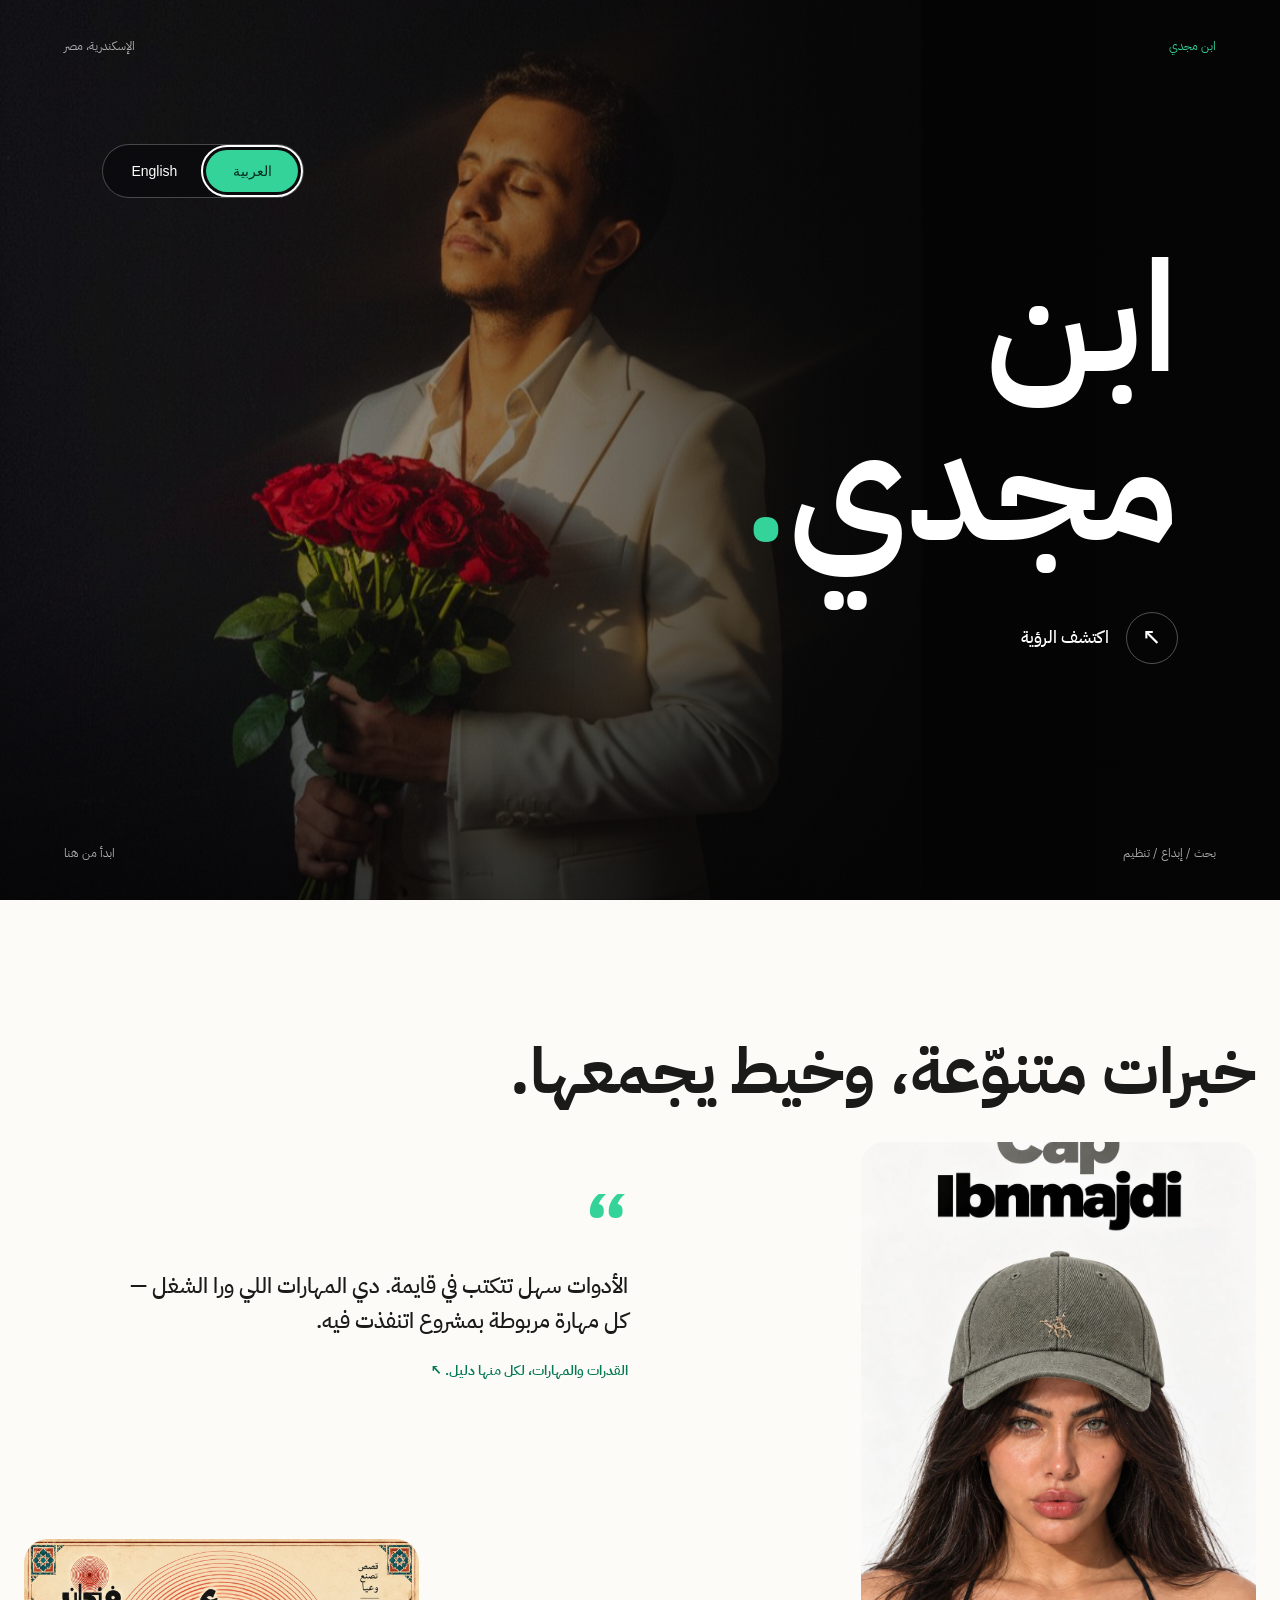
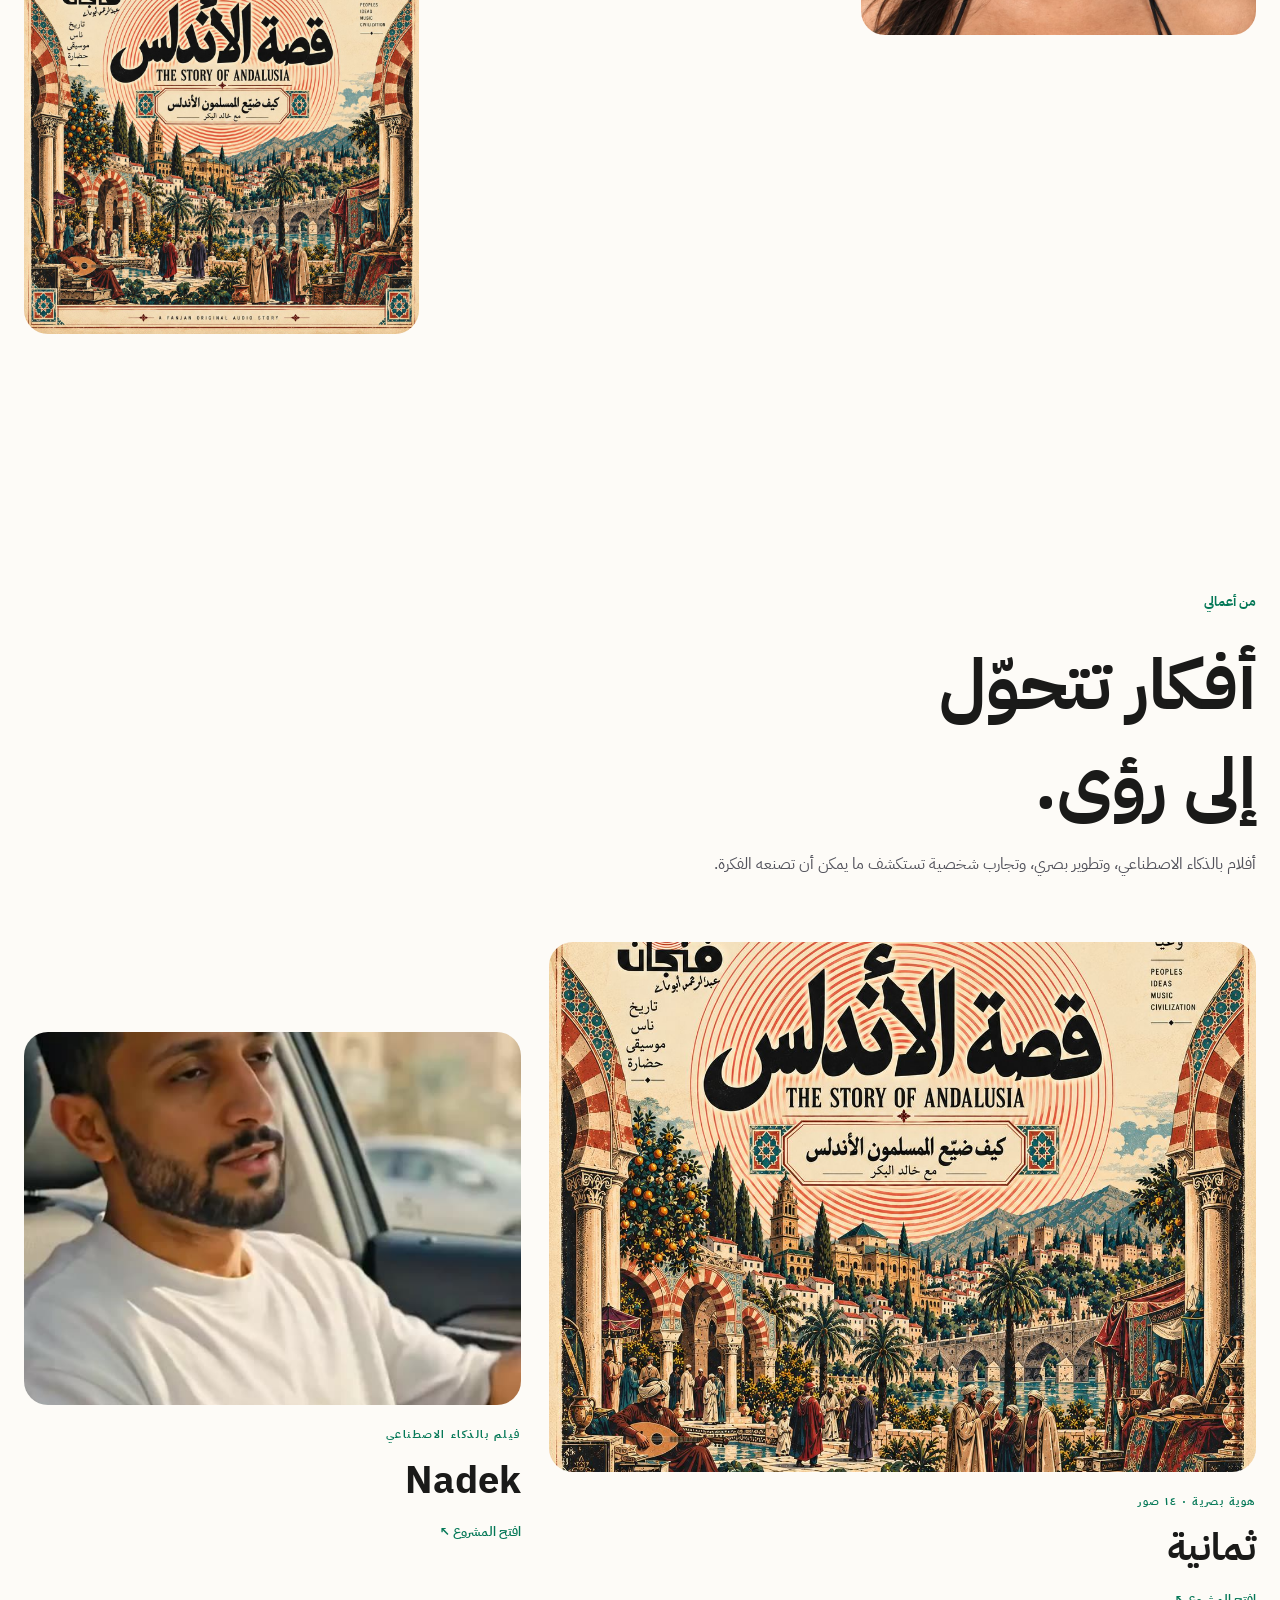
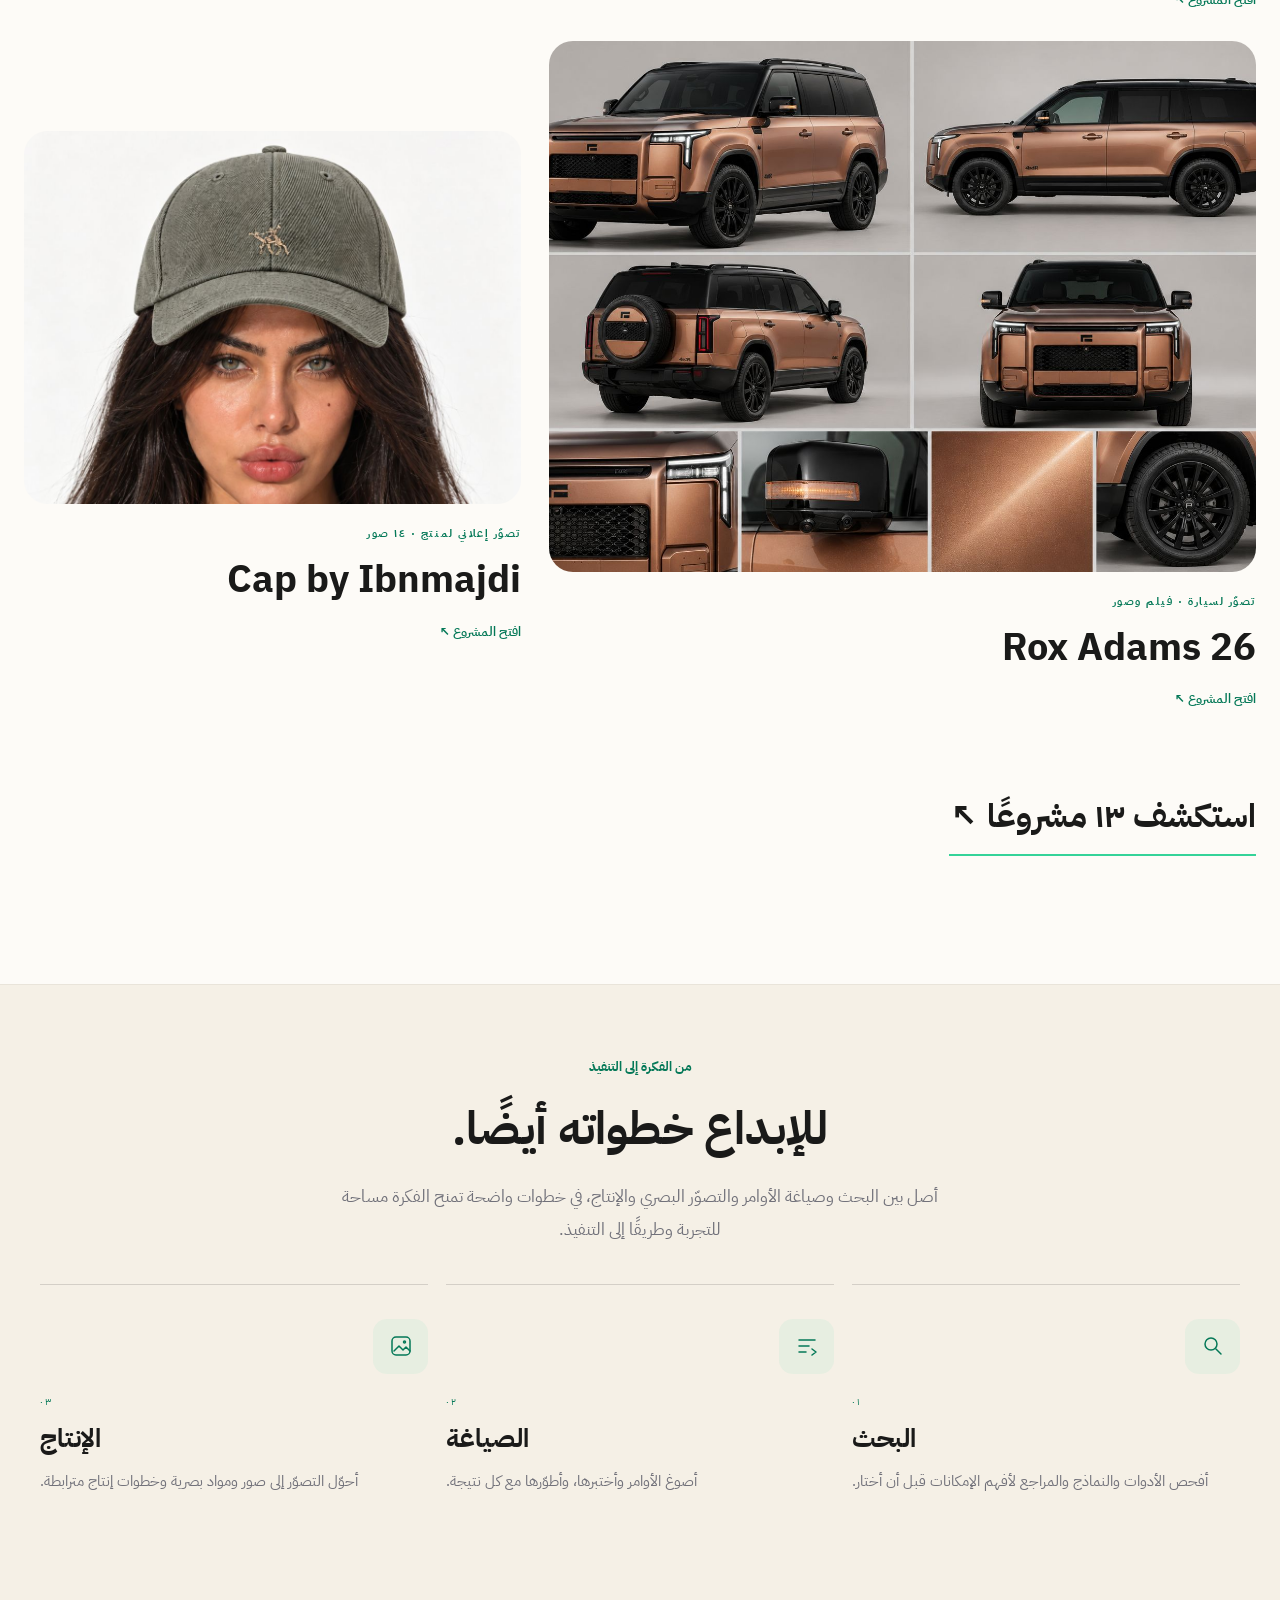
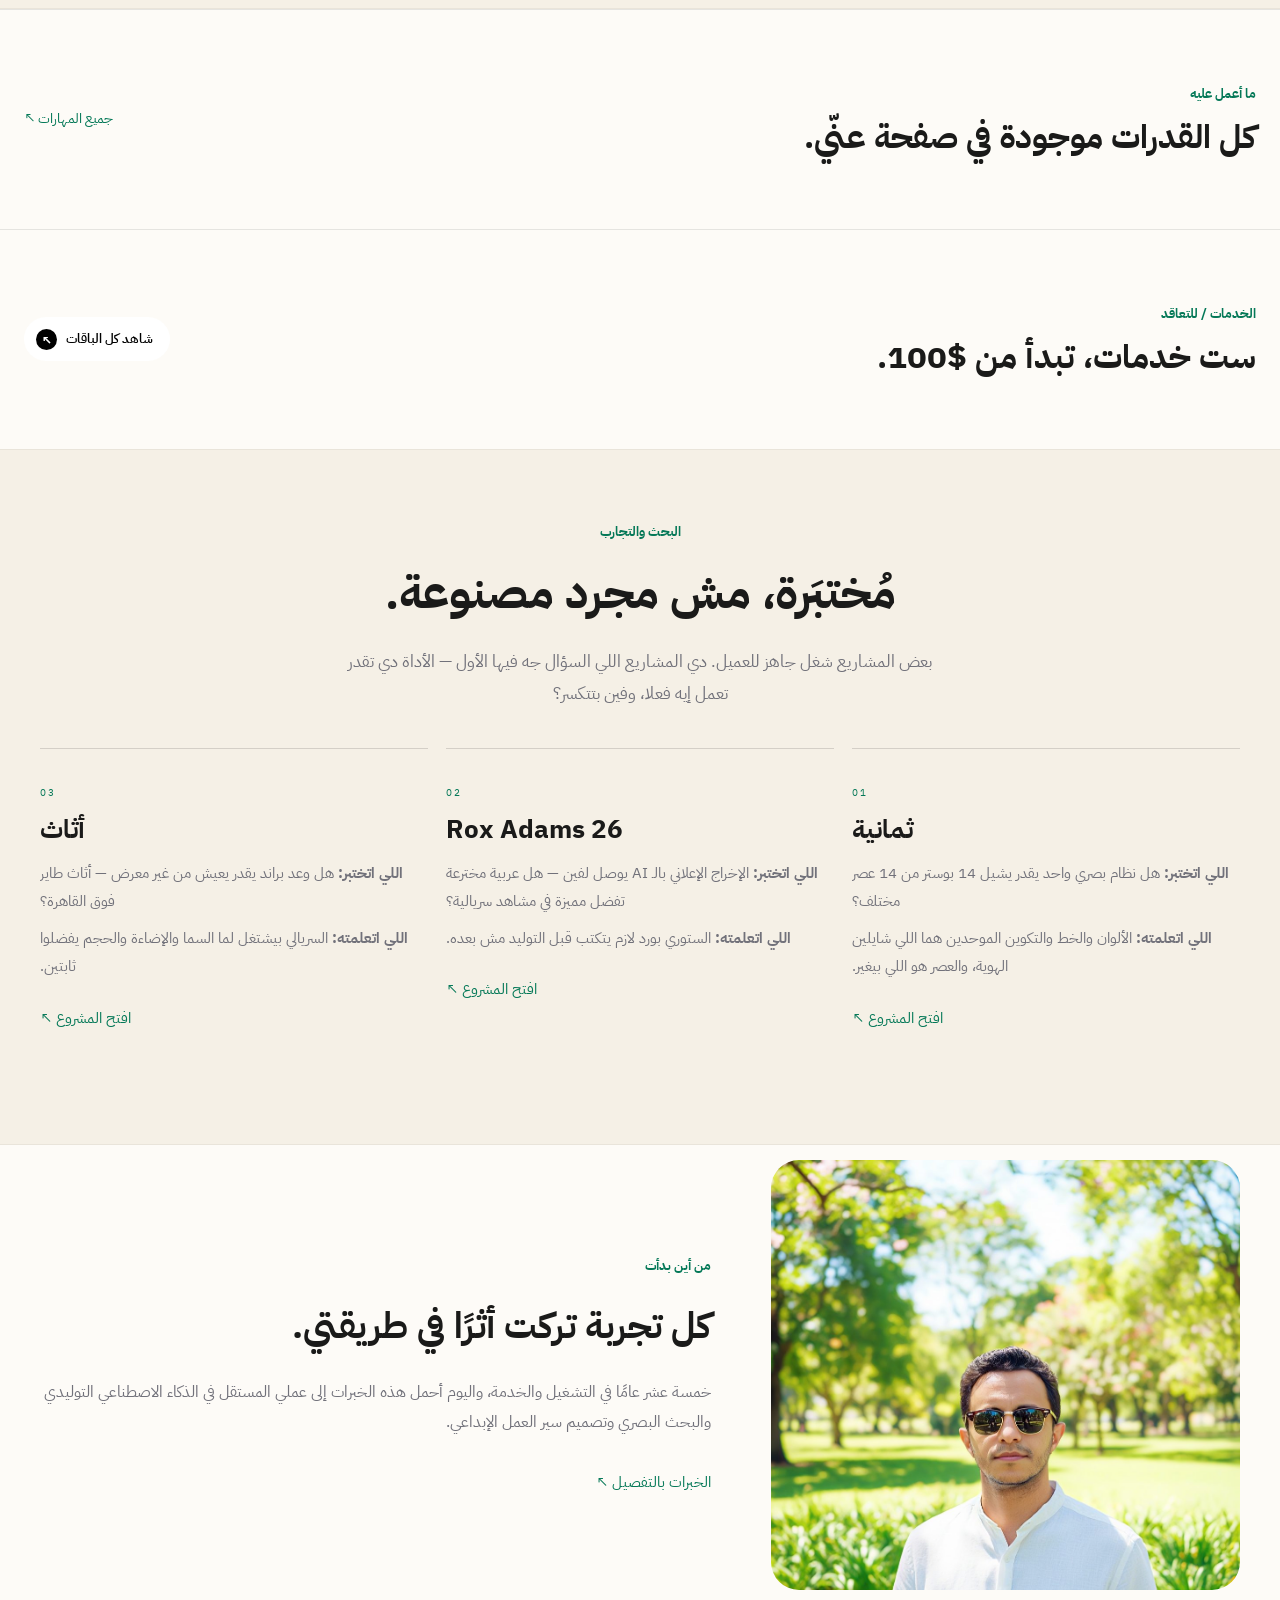
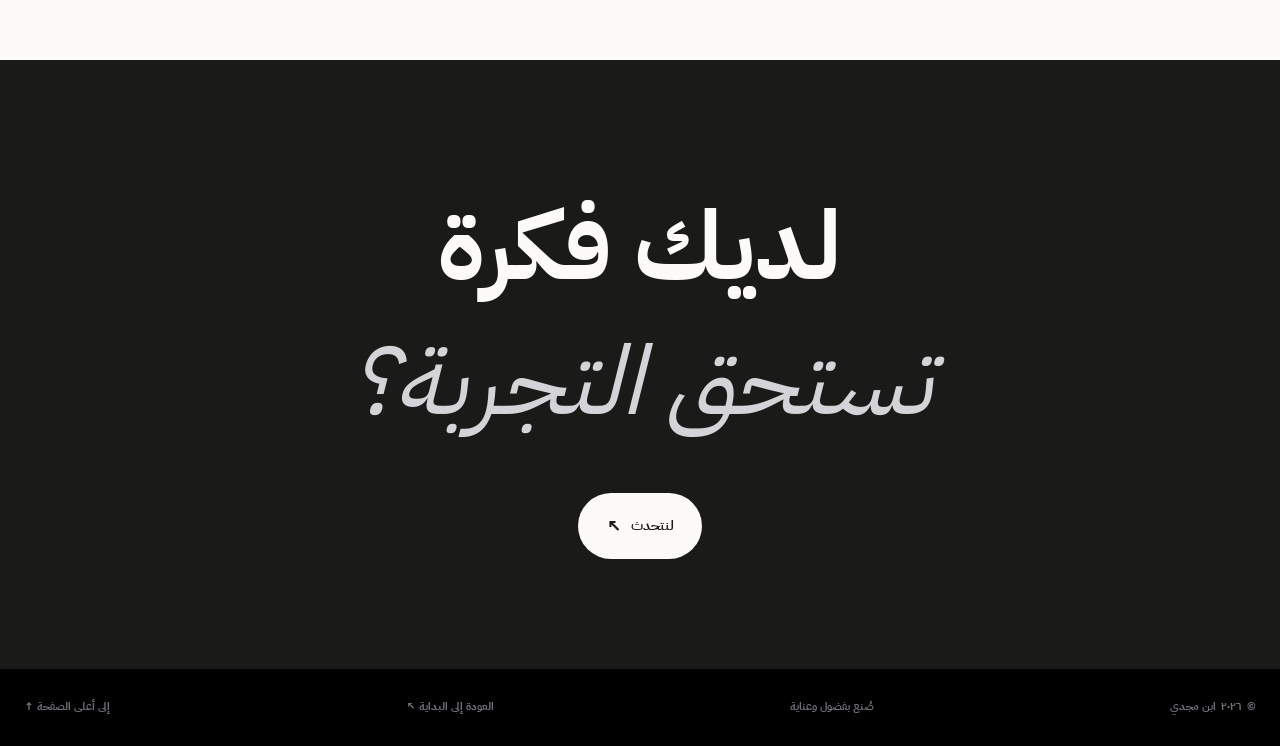
==== commit f45f5705: "Redesign fixes: remove custom cursor; homepage de-duplicated (services and capabilities become singl" ====
--- a/index-ar.html
+++ b/index-ar.html
@@ -1,8 +1,8 @@
 <!DOCTYPE html>
 
 <html dir="rtl" lang="ar"><head><meta charset="utf-8"/><meta content="width=device-width,initial-scale=1" name="viewport"/><meta content="أعمال ابن مجدي في الذكاء الاصطناعي والبحث البصري وصناعة المحتوى. خبرات متنوعة تجمعها رؤية عملية للإبداع." name="description"/><meta content="index, follow" name="robots"/><meta content="#000000" name="theme-color"/><link href="https://ibn-majdi.github.io/portfolio/index-ar.html" rel="canonical"/><meta content="https://ibn-majdi.github.io/portfolio/index-ar.html" property="og:url"/><meta content="https://ibn-majdi.github.io/portfolio/assets/og-image.jpg" property="og:image"/><link href="assets/favicon.png" rel="icon" type="image/png"/><meta content="website" property="og:type"/><meta content="ابن مجدي | رؤية إبداعية تبدأ بالبحث" property="og:title"/><meta content="أعمال ابن مجدي في الذكاء الاصطناعي والبحث البصري وصناعة المحتوى. خبرات متنوعة تجمعها رؤية عملية للإبداع." property="og:description"/><meta content="summary" name="twitter:card"/><title>ابن مجدي | رؤية إبداعية تبدأ بالبحث</title><link href="https://fonts.googleapis.com" rel="preconnect"/><link crossorigin="" href="https://fonts.gstatic.com" rel="preconnect"/><link href="https://fonts.googleapis.com/css2?family=Inter:wght@300;400;500;600;700&amp;display=swap" rel="stylesheet"/><link href="styles.css" rel="stylesheet"/><script type="application/ld+json">{"@context": "https://schema.org", "@type": "Person", "name": "ابن مجدي", "email": "mailto:ibnmajdi19@gmail.com", "address": {"@type": "PostalAddress", "addressLocality": "Alexandria", "addressCountry": "EG"}, "jobTitle": "صانع محتوى بالذكاء الاصطناعي وباحث بصري", "knowsAbout": ["Generative AI", "Prompt Engineering", "Visual Research", "AI Workflow Design"]}</script><meta content="ar_EG" property="og:locale"/><link href="arabic.css" rel="stylesheet"/><link href="redesign.css" rel="stylesheet"/><link href="index.html" hreflang="en" rel="alternate"/><link href="index-ar.html" hreflang="ar" rel="alternate"/></head><body><a class="skip" href="#main">انتقل إلى المحتوى</a><div class="grain"></div><header><nav><a class="logo" dir="ltr" href="index-ar.html">IM<span>·</span></a><div class="links"><a href="work-ar.html">الأعمال</a><a href="services-ar.html">الخدمات</a><a href="store-ar.html">المتجر</a><a href="info-ar.html">عنّي</a></div><a class="ce-search" href="work-ar.html" aria-label="ابحث في الأعمال"><svg aria-hidden="true" viewBox="0 0 24 24"><circle cx="10" cy="10" r="6"></circle><path d="m15 15 5 5"></path></svg></a><div class="social-mini"><a aria-label="فيسبوك" href="https://www.facebook.com/ibnmajdi19/" rel="noopener noreferrer" target="_blank"><svg aria-hidden="true" focusable="false" viewbox="0 0 24 24"><path d="M14 21v-8h3l.5-4H14V7c0-1.1.3-2 2-2h2V1.4A26 26 0 0 0 15 1c-3 0-5 1.8-5 5v3H7v4h3v8z"></path></svg></a><a aria-label="إنستغرام" href="https://www.instagram.com/ibn.majdi" rel="noopener noreferrer" target="_blank"><svg aria-hidden="true" focusable="false" viewbox="0 0 24 24"><rect fill="none" height="18" rx="5" stroke="currentColor" stroke-width="2" width="18" x="3" y="3"></rect><circle cx="12" cy="12" fill="none" r="4" stroke="currentColor" stroke-width="2"></circle><circle cx="17.5" cy="6.5" r="1.2"></circle></svg></a><a aria-label="X" href="https://x.com/ibnmajdi19" rel="noopener noreferrer" target="_blank"><svg aria-hidden="true" focusable="false" viewbox="0 0 24 24"><path d="M18.9 2H22l-6.8 7.8L23.2 22h-6.3L12 14.6 5.5 22H2.3l7.8-9L2 2h6.5l4.4 6.7L18.9 2zm-1.1 18h1.7L7.5 4H5.7z"></path></svg></a><a aria-label="تيك توك" href="https://www.tiktok.com/@ibnmajdi19" rel="noopener noreferrer" target="_blank"><svg aria-hidden="true" focusable="false" viewbox="0 0 24 24"><path d="M15 2h3c.3 2.4 1.6 3.9 4 4.2v3a8 8 0 0 1-4-1.2v7.6a6.4 6.4 0 1 1-5.5-6.3v3.2a3.2 3.2 0 1 0 2.5 3.1z"></path></svg></a></div><a aria-label="Switch to English" class="language-link" dir="ltr" href="index.html" lang="en">EN</a><a class="pill light" href="info-ar.html#contact">لنتحدث <b>↖</b></a><button aria-expanded="false" aria-label="افتح القائمة" class="menu">☰</button></nav><div class="mobile-links"><a href="index-ar.html">الرئيسية</a><a href="work-ar.html">الأعمال</a><a href="services-ar.html">الخدمات</a><a href="store-ar.html">المتجر</a><a href="info-ar.html">عنّي والتواصل</a><a href="index.html" lang="en">English</a></div></header><dialog aria-label="اختر اللغة واستكشف أعمال ابن مجدي" class="entry-screen" dir="rtl" lang="ar"><img alt="" class="entry-image" fetchpriority="high" src="assets/hero-roses.jpg"/><div class="entry-shade"></div><div class="entry-top"><span>ابن مجدي</span><span>الإسكندرية، مصر</span></div><button aria-label="اكتشف الرؤية" class="entry-button" type="button"><span class="entry-name"><span>ابن</span><span>مجدي<span class="entry-dot">.</span></span></span><span class="entry-action"><span aria-hidden="true" class="entry-circle">↖</span><span>اكتشف الرؤية</span></span></button><div class="entry-bottom"><span>بحث / إبداع / تنظيم</span><span>ابدأ من هنا</span></div><div aria-label="اختر اللغة / Choose language" class="entry-language" dir="ltr" role="group"><button aria-pressed="false" data-language="en" lang="en" type="button">English</button><button aria-pressed="true" data-language="ar" lang="ar" type="button">العربية</button></div></dialog><main class="home-page" id="main"><section class="ce-hero home-hero" id="top"><video class="ce-hero-video" autoplay muted loop playsinline preload="metadata" poster="assets/work/the-village/01-poster.jpg"><source src="assets/work/the-village/01.mp4" type="video/mp4"/></video><div class="ce-hero-shade ce-hero-shade-top"></div><div class="ce-hero-shade ce-hero-shade-bottom"></div><div class="ce-hero-inner"><div class="ce-glass-panel"><div class="ce-scanline"></div><p class="home-eyebrow"><span></span>ابن مجدي / الإسكندرية، مصر</p><h1>حين تتراكم الخبرة،<br/>تتضح <i>الرؤية.</i></h1><p class="home-description">أجمع بين البحث البصري والذكاء الاصطناعي التوليدي وصناعة المحتوى. أبحث عن الفكرة، وأجرّب أدواتها، وأرتّب خطواتها حتى تصبح عملاً يمكن تنفيذه.</p><div class="home-actions"><a class="pill accent" href="work-ar.html">شاهد الأعمال <b>↖</b></a><a class="pill home-secondary" href="info-ar.html">عنّي والتواصل <b>↖</b></a></div></div><div class="ce-ticker" aria-hidden="true"><div class="ce-ticker-track"><span>الإنتاج التجاري بالـ AI</span><span class="ce-sep">•</span><span>إنتاج الأفلام بالـ AI</span><span class="ce-sep">•</span><span>البحث البصري</span><span class="ce-sep">•</span><span>الإخراج الإبداعي</span><span class="ce-sep">•</span><span>استراتيجية المحتوى بالـ AI</span><span class="ce-sep">•</span><span>تصميم سير العمل بالـ AI</span><span class="ce-sep">•</span><span>الإنتاج التجاري بالـ AI</span><span class="ce-sep">•</span><span>إنتاج الأفلام بالـ AI</span><span class="ce-sep">•</span><span>البحث البصري</span><span class="ce-sep">•</span><span>الإخراج الإبداعي</span><span class="ce-sep">•</span><span>استراتيجية المحتوى بالـ AI</span><span class="ce-sep">•</span><span>تصميم سير العمل بالـ AI</span><span class="ce-sep">•</span></div></div><div class="ce-slices"><a class="ce-slice" href="work-ar.html" style="background-image:url(assets/work/thamanya/01.jpg)"><span class="ce-slice-label"><strong>الأعمال</strong><em>١٣ مشروعًا</em></span></a><a class="ce-slice" href="services-ar.html" style="background-image:url(assets/work/rox-adams-26/01.jpg)"><span class="ce-slice-label"><strong>الخدمات</strong><em>ست باقات</em></span></a><a class="ce-slice" href="store-ar.html" style="background-image:url(assets/work/tank/01.jpg)"><span class="ce-slice-label"><strong>المتجر</strong><em>منتجات رقمية</em></span></a></div></div></section>
-<section class="ce-grid" aria-label="افتتاحية"><h2 class="ce-grid-headline reveal">خبرات متنوّعة، وخيط يجمعها.</h2><figure class="ce-grid-img ce-grid-img-tall reveal"><img alt="صورة منتج Cap by Ibnmajdi" loading="lazy" src="assets/work/cap/01.jpg"/></figure><blockquote class="ce-grid-quote reveal"><span class="ce-quote-mark">“</span><p>الأدوات سهل تتكتب في قايمة. دي المهارات اللي ورا الشغل — كل مهارة مربوطة بمشروع اتنفذت فيه.</p><a href="info-ar.html#technical-skills">خمس مهارات، لكل منها دليل. ↖</a></blockquote><figure class="ce-grid-img ce-grid-img-square reveal"><img alt="من الهوية البصرية لمشروع ثمانية" loading="lazy" src="assets/work/thamanya/01.jpg"/></figure></section><section aria-label="نظرة على أعمالي" class="home-collection light-zone"><div class="home-bento"><a class="home-tile home-feature" href="work-ar.html"><div class="home-tile-top"><span class="home-chip">من أعمالي</span><span aria-hidden="true" class="tile-arrow">↖</span></div><h2>أفكار تتحوّل<br/>إلى رؤى.</h2><p>أفلام بالذكاء الاصطناعي، وتطوير بصري، وتجارب شخصية تستكشف ما يمكن أن تصنعه الفكرة.</p><div class="home-preview"><img alt="من الهوية البصرية لمشروع ثمانية" loading="lazy" src="assets/work/thamanya/01.jpg"/><img alt="لقطة من فيلم Nadek" loading="lazy" src="assets/work/nadek/01-poster.jpg"/><img alt="من التصوّر البصري لمشروع أثاث" loading="lazy" src="assets/work/athath/01.jpg"/><span>صور للعلامات التجارية</span><span>أفلام بالذكاء الاصطناعي</span><span>تجارب بصرية</span></div><span class="home-tile-link">استكشف ١٣ مشروعًا <span aria-hidden="true">↖</span></span></a><a class="home-tile home-portrait" href="info-ar.html"><img alt="صورة ابن مجدي" loading="lazy" src="assets/portrait-shadow.jpg"/><div><span class="home-chip">عنّي</span><h2>خبرات متنوّعة،<br/>وخيط يجمعها.</h2><span class="home-tile-link">تعرّف إلى رحلتي ↖</span></div></a><div class="home-tile home-method"><span class="sticker-icon"><svg aria-hidden="true" viewbox="0 0 24 24"><circle cx="10" cy="10" r="6"></circle><path d="m15 15 5 5"></path></svg></span><p class="label dark">طريقتي</p><h2>البحث<br/>قبل الافتراض.</h2><p>صانع محتوى بالذكاء الاصطناعي وباحث بصري</p></div></div><div class="home-mini-grid"><div class="home-tile home-mini"><span class="label dark">الرصيد</span><strong>١٥+</strong><p>عامًا في مجالات التشغيل والخدمات</p></div><div class="home-tile home-mini"><span class="label dark">الممارسة</span><strong>ذكاء اصطناعي</strong><p>بحث وإبداع وتصميم لطرق العمل</p></div><a class="home-tile home-link-tile" href="info-ar.html#expertise"><div><p class="label">خبرة تتّسع</p><h2>مهارات نمت<br/>مع كل تجربة.</h2></div><span aria-hidden="true" class="tile-arrow">↖</span></a></div></section>
+<section class="ce-grid" aria-label="افتتاحية"><h2 class="ce-grid-headline reveal">خبرات متنوّعة، وخيط يجمعها.</h2><figure class="ce-grid-img ce-grid-img-tall reveal"><img alt="صورة منتج Cap by Ibnmajdi" loading="lazy" src="assets/work/cap/01.jpg"/></figure><blockquote class="ce-grid-quote reveal"><span class="ce-quote-mark">“</span><p>الأدوات سهل تتكتب في قايمة. دي المهارات اللي ورا الشغل — كل مهارة مربوطة بمشروع اتنفذت فيه.</p><a href="info-ar.html#capabilities">القدرات والمهارات، لكل منها دليل. ↖</a></blockquote><figure class="ce-grid-img ce-grid-img-square reveal"><img alt="من الهوية البصرية لمشروع ثمانية" loading="lazy" src="assets/work/thamanya/01.jpg"/></figure></section><section class="ce-selected light-zone" aria-label="أعمال مختارة"><p class="label dark">من أعمالي</p><h2>أفكار تتحوّل<br/>إلى رؤى.</h2><p class="ce-selected-lead">أفلام بالذكاء الاصطناعي، وتطوير بصري، وتجارب شخصية تستكشف ما يمكن أن تصنعه الفكرة.</p><div class="ce-selected-grid"><a class="ce-work-item" href="work-ar.html?project=thamanya"><figure><img alt="من الهوية البصرية لمشروع ثمانية" loading="lazy" src="assets/work/thamanya/01.jpg"/></figure><span class="ce-work-type">هوية بصرية · ١٤ صور</span><h3>ثمانية</h3><span class="ce-work-link">افتح المشروع ↖</span></a><a class="ce-work-item" href="work-ar.html?project=nadek"><figure><img alt="لقطة من فيلم Nadek" loading="lazy" src="assets/work/nadek/01-poster.jpg"/></figure><span class="ce-work-type">فيلم بالذكاء الاصطناعي</span><h3><bdi dir="ltr">Nadek</bdi></h3><span class="ce-work-link">افتح المشروع ↖</span></a><a class="ce-work-item" href="work-ar.html?project=rox-adams-26"><figure><img alt="Rox Adams 26" loading="lazy" src="assets/work/rox-adams-26/01.jpg"/></figure><span class="ce-work-type">تصوّر لسيارة · فيلم وصور</span><h3><bdi dir="ltr">Rox Adams 26</bdi></h3><span class="ce-work-link">افتح المشروع ↖</span></a><a class="ce-work-item" href="work-ar.html?project=cap"><figure><img alt="صورة منتج Cap by Ibnmajdi" loading="lazy" src="assets/work/cap/01.jpg"/></figure><span class="ce-work-type">تصوّر إعلاني لمنتج · ١٤ صور</span><h3><bdi dir="ltr">Cap by Ibnmajdi</bdi></h3><span class="ce-work-link">افتح المشروع ↖</span></a></div><a class="ce-selected-more" href="work-ar.html">استكشف ١٣ مشروعًا ↖</a></section>
 <section class="home-process light-zone" id="method"><div class="home-section-heading"><p class="label dark">من الفكرة إلى التنفيذ</p><h2>للإبداع خطواته أيضًا.</h2><p>أصل بين البحث وصياغة الأوامر والتصوّر البصري والإنتاج، في خطوات واضحة تمنح الفكرة مساحة للتجربة وطريقًا إلى التنفيذ.</p></div><div class="home-process-grid"><article class="home-tile"><span class="sticker-icon"><svg aria-hidden="true" viewbox="0 0 24 24"><circle cx="10" cy="10" r="6"></circle><path d="m15 15 5 5"></path></svg></span><span class="process-number">٠١</span><h3>البحث</h3><p>أفحص الأدوات والنماذج والمراجع لأفهم الإمكانات قبل أن أختار.</p></article><article class="home-tile"><span class="sticker-icon"><svg aria-hidden="true" viewbox="0 0 24 24"><path d="M4 6h16M4 12h10M4 18h7m6-3 4 3-4 3"></path></svg></span><span class="process-number">٠٢</span><h3>الصياغة</h3><p>أصوغ الأوامر وأختبرها، وأطوّرها مع كل نتيجة.</p></article><article class="home-tile"><span class="sticker-icon"><svg aria-hidden="true" viewbox="0 0 24 24"><rect height="18" rx="4" width="18" x="3" y="3"></rect><path d="m5 17 5-5 4 4 3-3 4 4"></path><circle cx="15.5" cy="8" r="1"></circle></svg></span><span class="process-number">٠٣</span><h3>الإنتاج</h3><p>أحوّل التصوّر إلى صور ومواد بصرية وخطوات إنتاج مترابطة.</p></article></div></section>
-<section class="home-practice light-zone"><div class="home-section-heading practice-heading"><div><p class="label dark">ما أعمل عليه</p><h2>أدوات مختلفة، وقصد واحد.</h2></div><a href="info-ar.html#expertise">جميع المهارات ↖</a></div><div class="practice-grid"><a class="home-tile practice-card" href="info-ar.html#expertise"><div><svg aria-hidden="true" viewbox="0 0 24 24"><rect height="18" rx="4" width="18" x="3" y="3"></rect><path d="m5 17 5-5 4 4 3-3 4 4"></path><circle cx="15.5" cy="8" r="1"></circle></svg></div><h3>صناعة المحتوى بالذكاء الاصطناعي</h3><p>الذكاء الاصطناعي التوليدي</p></a><a class="home-tile practice-card" href="info-ar.html#expertise"><div><svg aria-hidden="true" viewbox="0 0 24 24"><path d="M4 6h16M4 12h10M4 18h7m6-3 4 3-4 3"></path></svg></div><h3>هندسة الأوامر</h3><p>تجربة ومراجعة وتطوير</p></a><a class="home-tile practice-card" href="info-ar.html#expertise"><div><svg aria-hidden="true" viewbox="0 0 24 24"><circle cx="10" cy="10" r="6"></circle><path d="m15 15 5 5"></path></svg></div><h3>البحث البصري</h3><p>نماذج وأدوات ومراجع</p></a><a class="home-tile practice-card" href="info-ar.html#expertise"><div><svg aria-hidden="true" viewbox="0 0 24 24"><path d="M4 6h16M4 12h10M4 18h7m6-3 4 3-4 3"></path></svg></div><h3>تصميم سير العمل الإبداعي</h3><p>تنظيم صناعة المحتوى</p></a></div></section>
-<section class="home-process light-zone" id="services"><div class="home-section-heading"><p class="label dark">الخدمات / للتعاقد</p><h2>ماذا أستطيع أن أصنع لك؟</h2><p>ست خدمات احترافية، كل خدمة مربوطة بمشروع حقيقي عشان تشوف بالظبط اللي هتاخده. الأسعار أدناه للبداية، والسعر النهائي حسب تفاصيل المشروع.</p></div><div class="home-process-grid"><article class="home-tile"><span class="process-number">01</span><h3>الإنتاج التجاري بالـ AI</h3><p>إعلان عمودي 15&ndash;30 ثانية لمنتجك أو علامتك التجارية.</p><p><strong>يبدأ من $150</strong></p><p><a class="home-text-link" href="work-ar.html?project=nadek">شاهده: Nadek، إعلان عصير 17 ثانية &nwarr;</a></p></article><article class="home-tile"><span class="process-number">02</span><h3>إنتاج الأفلام بالـ AI</h3><p>فيلم قصير بالـ AI مع ستوري بورد ومشاهد وموسيقى.</p><p><strong>يبدأ من $200</strong></p><p><a class="home-text-link" href="work-ar.html?project=rox-adams-26">شاهده: Rox Adams 26، فيلم SUV قصير &nwarr;</a></p></article><article class="home-tile"><span class="process-number">03</span><h3>البحث البصري</h3><p>إخراج بصري مبني على البحث: مراجع وعصور وأنظمة بصرية.</p><p><strong>يبدأ من $100</strong></p><p><a class="home-text-link" href="work-ar.html?project=thamanya">شاهده: ثمانية، 14 بوستر، بوستر لكل عصر &nwarr;</a></p></article><article class="home-tile"><span class="process-number">04</span><h3>الإخراج الإبداعي</h3><p>فكرة وإخراج حملة، من الفكرة للفريمات الأخيرة.</p><p><strong>يبدأ من $180</strong></p><p><a class="home-text-link" href="work-ar.html?project=carter">شاهده: Cartier، إعلان ساعة فاخرة &nwarr;</a></p></article><article class="home-tile"><span class="process-number">05</span><h3>استراتيجية المحتوى بالـ AI</h3><p>محتوى مبني على قصة: بودكاست وسلاسل وتخطيط حملات.</p><p><strong>يبدأ من $120</strong></p><p><a class="home-text-link" href="work-ar.html?project=podcast">شاهده: بودكاست، فيلم ترويجي لحلقة &nwarr;</a></p></article><article class="home-tile"><span class="process-number">06</span><h3>تصميم سير العمل بالـ AI</h3><p>نظام بصري قابل للتكرار: منتج واحد ومشاهد كتير وهوية واحدة.</p><p><strong>يبدأ من $150</strong></p><p><a class="home-text-link" href="work-ar.html?project=tank">شاهده: Tank، 9 صور في نظام واحد &nwarr;</a></p></article></div><div class="home-actions"><a class="pill accent" href="info-ar.html#contact">ابدأ مشروعًا <b>&nwarr;</b></a><a class="pill light" href="services-ar.html">شاهد كل الباقات <b>&nwarr;</b></a></div></section><section class="home-process light-zone" id="research"><div class="home-section-heading"><p class="label dark">البحث والتجارب</p><h2>مُختبَرة، مش مجرد مصنوعة.</h2><p>بعض المشاريع شغل جاهز للعميل. دي المشاريع اللي السؤال جه فيها الأول — الأداة دي تقدر تعمل إيه فعلا، وفين بتتكسر؟</p></div><div class="home-process-grid"><article class="home-tile"><span class="process-number">01</span><h3>ثمانية</h3><p><strong>اللي اتختبر:</strong> هل نظام بصري واحد يقدر يشيل 14 بوستر من 14 عصر مختلف؟</p><p><strong>اللي اتعلمته:</strong> الألوان والخط والتكوين الموحدين هما اللي شايلين الهوية، والعصر هو اللي بيغير.</p><p><a class="home-text-link" href="work-ar.html?project=thamanya">افتح المشروع &nwarr;</a></p></article><article class="home-tile"><span class="process-number">02</span><h3>Rox Adams 26</h3><p><strong>اللي اتختبر:</strong> الإخراج الإعلاني بالـ AI يوصل لفين — هل عربية مخترعة تفضل مميزة في مشاهد سريالية؟</p><p><strong>اللي اتعلمته:</strong> الستوري بورد لازم يتكتب قبل التوليد مش بعده.</p><p><a class="home-text-link" href="work-ar.html?project=rox-adams-26">افتح المشروع &nwarr;</a></p></article><article class="home-tile"><span class="process-number">03</span><h3>أثاث</h3><p><strong>اللي اتختبر:</strong> هل وعد براند يقدر يعيش من غير معرض — أثاث طاير فوق القاهرة؟</p><p><strong>اللي اتعلمته:</strong> السريالي بيشتغل لما السما والإضاءة والحجم يفضلوا ثابتين.</p><p><a class="home-text-link" href="work-ar.html?project=athath">افتح المشروع &nwarr;</a></p></article></div></section><section class="home-identity light-zone"><div class="home-identity-image"><img alt="ابن مجدي" loading="lazy" src="assets/portrait-park.jpg"/></div><div><p class="label dark">من أين بدأت</p><h2>كل تجربة تركت أثرًا في طريقتي.</h2><p>بدأت في الإنتاج وإدارة أعمال السوبرماركت، ثم انتقلت بين التجزئة والتوثيق والضيافة والمبيعات وخدمة العملاء. في كل مرحلة تعلّمت كيف يسير العمل، وكيف تنتقل المعلومات، وأين يمكن أن تصنع خطوة منظّمة فرقًا.</p><p>واليوم أحمل هذه الخبرات إلى عملي المستقل في الذكاء الاصطناعي التوليدي والبحث البصري وتصميم سير العمل الإبداعي.</p><a class="home-text-link" href="info-ar.html">الخبرات بالتفصيل ↖</a></div></section>
-<section class="home-contact-wrap light-zone"><div class="home-contact dark-zone"><div class="home-glow"></div><p class="home-eyebrow">لنعمل معًا</p><h2>لديك فكرة<br/>تستحق التجربة؟</h2><p>أرحّب بالتعاون في البحث والإنتاج الإبداعي ومشروعات الذكاء الاصطناعي، وبالأفكار التي تحتاج إلى تفكير متأنٍّ وطريقة واضحة للعمل.</p><div class="home-actions"><a class="pill accent" href="info-ar.html#contact">لنتحدث <b>↖</b></a><a class="pill home-secondary" href="work-ar.html">استكشف الأعمال <b>↖</b></a></div></div></section></main><section class="ce-footer"><h2>لديك فكرة<br/><em>تستحق التجربة؟</em></h2><a class="ce-cta" href="info-ar.html#contact">لنتحدث <b>↖</b></a></section><footer><span>© <span id="year"></span> ابن مجدي</span><span>صُنع بفضول وعناية</span><button class="replay-intro" type="button">العودة إلى البداية ↖</button><a href="#top">إلى أعلى الصفحة ↑</a></footer><script src="script.js"></script><script src="entry.js"></script><script src="locale-ar.js"></script><script src="redesign.js"></script></body></html>
+<section class="ce-strip light-zone"><div class="ce-strip-inner"><div><p class="label dark">ما أعمل عليه</p><p class="ce-strip-line">كل القدرات موجودة في صفحة عنّي.</p></div><a class="home-text-link" href="info-ar.html#capabilities">جميع المهارات ↖</a></div></section>
+<section class="ce-strip light-zone" id="services"><div class="ce-strip-inner"><div><p class="label dark">الخدمات / للتعاقد</p><p class="ce-strip-line">ست خدمات، تبدأ من $100.</p></div><a class="pill light" href="services-ar.html">شاهد كل الباقات <b>↖</b></a></div></section><section class="home-process light-zone" id="research"><div class="home-section-heading"><p class="label dark">البحث والتجارب</p><h2>مُختبَرة، مش مجرد مصنوعة.</h2><p>بعض المشاريع شغل جاهز للعميل. دي المشاريع اللي السؤال جه فيها الأول — الأداة دي تقدر تعمل إيه فعلا، وفين بتتكسر؟</p></div><div class="home-process-grid"><article class="home-tile"><span class="process-number">01</span><h3>ثمانية</h3><p><strong>اللي اتختبر:</strong> هل نظام بصري واحد يقدر يشيل 14 بوستر من 14 عصر مختلف؟</p><p><strong>اللي اتعلمته:</strong> الألوان والخط والتكوين الموحدين هما اللي شايلين الهوية، والعصر هو اللي بيغير.</p><p><a class="home-text-link" href="work-ar.html?project=thamanya">افتح المشروع &nwarr;</a></p></article><article class="home-tile"><span class="process-number">02</span><h3>Rox Adams 26</h3><p><strong>اللي اتختبر:</strong> الإخراج الإعلاني بالـ AI يوصل لفين — هل عربية مخترعة تفضل مميزة في مشاهد سريالية؟</p><p><strong>اللي اتعلمته:</strong> الستوري بورد لازم يتكتب قبل التوليد مش بعده.</p><p><a class="home-text-link" href="work-ar.html?project=rox-adams-26">افتح المشروع &nwarr;</a></p></article><article class="home-tile"><span class="process-number">03</span><h3>أثاث</h3><p><strong>اللي اتختبر:</strong> هل وعد براند يقدر يعيش من غير معرض — أثاث طاير فوق القاهرة؟</p><p><strong>اللي اتعلمته:</strong> السريالي بيشتغل لما السما والإضاءة والحجم يفضلوا ثابتين.</p><p><a class="home-text-link" href="work-ar.html?project=athath">افتح المشروع &nwarr;</a></p></article></div></section><section class="home-identity light-zone"><div class="home-identity-image"><img alt="ابن مجدي" loading="lazy" src="assets/portrait-park.jpg"/></div><div><p class="label dark">من أين بدأت</p><h2>كل تجربة تركت أثرًا في طريقتي.</h2><p>خمسة عشر عامًا في التشغيل والخدمة، واليوم أحمل هذه الخبرات إلى عملي المستقل في الذكاء الاصطناعي التوليدي والبحث البصري وتصميم سير العمل الإبداعي.</p><a class="home-text-link" href="info-ar.html">الخبرات بالتفصيل ↖</a></div></section>
+</main><section class="ce-footer"><h2>لديك فكرة<br/><em>تستحق التجربة؟</em></h2><a class="ce-cta" href="info-ar.html#contact">لنتحدث <b>↖</b></a></section><footer><span>© <span id="year"></span> ابن مجدي</span><span>صُنع بفضول وعناية</span><button class="replay-intro" type="button">العودة إلى البداية ↖</button><a href="#top">إلى أعلى الصفحة ↑</a></footer><script src="script.js"></script><script src="entry.js"></script><script src="locale-ar.js"></script><script src="redesign.js"></script></body></html>
--- a/redesign.css
+++ b/redesign.css
@@ -109,10 +109,6 @@
 .ce-cta:hover{transform:scale(1.05)}
 .ce-cta b{font-size:18px}
 
-/* ---------- custom cursor (fine pointers only) ---------- */
-
-.ce-cursor{position:fixed;top:0;left:0;width:8px;height:8px;border-radius:50%;background:#fff;mix-blend-mode:difference;pointer-events:none;z-index:9999;display:none}
-@media(pointer:fine){html.ce-cursor-on .ce-cursor{display:block}html.ce-cursor-on *{cursor:none!important}}
 
 /* ---------- responsive ---------- */
 
@@ -152,3 +148,147 @@
 [dir="rtl"] .ce-ticker-track span{letter-spacing:0}
 [dir="rtl"] .ce-slice-label strong{letter-spacing:0}
 [dir="rtl"] .ce-grid-quote a{letter-spacing:0}
+
+/* ============================================================
+   FIX ROUND 2 — finish the editorial system, remove leftovers
+   - custom cursor deleted (JS + CSS)
+   - homepage: no services grid, no practice cards, no contact card
+   - collection rebuilt as editorial selected-work grid
+   - info rebuilt as editorial rows; work/services/store grids flattened
+   ============================================================ */
+
+/* ---------- homepage: selected work (editorial rebuild) ---------- */
+
+.ce-selected{padding:128px max(24px,calc((100vw - 1400px)/2));background:var(--cream);color:var(--ink)}
+.ce-selected h2{font-size:clamp(44px,5.5vw,72px);font-weight:800;letter-spacing:-.04em;line-height:1.03;margin:0 0 18px}
+.ce-selected-lead{font-size:16px;line-height:1.6;color:#52525b;max-width:560px;margin:0 0 64px}
+.ce-selected-grid{display:grid;grid-template-columns:repeat(12,1fr);gap:28px}
+.ce-work-item{display:block;color:var(--ink)}
+.ce-work-item:nth-child(odd){grid-column:1/8}
+.ce-work-item:nth-child(even){grid-column:8/13;margin-top:90px}
+.ce-work-item figure{margin:0;overflow:hidden;border-radius:24px}
+.ce-work-item img{width:100%;height:100%;object-fit:cover;display:block;aspect-ratio:4/3;transition:transform .7s var(--ce-ease)}
+.ce-work-item:hover img{transform:scale(1.04)}
+.ce-work-type{display:block;margin-top:20px;font-size:11px;font-weight:700;letter-spacing:.14em;text-transform:uppercase;color:#047857}
+.ce-work-item h3{font-size:clamp(28px,3vw,40px);font-weight:800;letter-spacing:-.04em;line-height:1.05;margin:8px 0 10px}
+.ce-work-link{font-size:13px;font-weight:600;color:#047857}
+.ce-selected-more{display:inline-block;margin-top:72px;font-size:clamp(24px,2.6vw,34px);font-weight:800;letter-spacing:-.03em;border-bottom:2px solid var(--mint);padding-bottom:6px}
+[dir="rtl"] .ce-selected h2,[dir="rtl"] .ce-work-item h3,[dir="rtl"] .ce-selected-more{letter-spacing:0}
+
+/* ---------- homepage: slim strips (services teaser / practice) ---------- */
+
+.ce-strip{padding:72px max(24px,calc((100vw - 1400px)/2));background:var(--cream);color:var(--ink);border-top:1px solid rgba(26,26,25,.1)}
+.ce-strip-inner{display:flex;align-items:center;justify-content:space-between;gap:24px;flex-wrap:wrap}
+.ce-strip .label{margin-bottom:12px}
+.ce-strip-line{font-size:clamp(24px,2.6vw,34px);font-weight:800;letter-spacing:-.03em;line-height:1.15;margin:0}
+[dir="rtl"] .ce-strip-line{letter-spacing:0}
+.ce-strip .home-text-link{font-size:14px;margin-top:0}
+.ce-strip .pill{font-size:13px}
+
+/* ---------- info: dark editorial hero ---------- */
+
+.ce-info-hero{padding:200px max(24px,calc((100vw - 1400px)/2)) 110px;background:var(--ink);color:var(--cream)}
+.ce-info-hero h2{font-size:clamp(52px,7.5vw,104px);font-weight:800;letter-spacing:-.04em;line-height:1.02;margin:0 0 56px}
+.ce-info-hero .workflow{gap:12px}
+.ce-info-hero .workflow span,.ce-info-hero .workflow b{background:transparent;border:1px solid rgba(255,255,255,.22);color:#d4d4d8}
+.ce-info-hero .workflow b{border-color:rgba(52,211,153,.55);background:rgba(52,211,153,.12);color:#a7f3d0}
+.ce-info-hero .workflow i{color:#71717a}
+.ce-info-stat{margin:64px 0 0;display:flex;align-items:baseline;gap:18px}
+.ce-info-stat strong{font-size:clamp(56px,6vw,84px);font-weight:800;letter-spacing:-.05em;line-height:1;color:var(--mint)}
+.ce-info-stat span{font-size:15px;color:#a1a1aa}
+[dir="rtl"] .ce-info-hero h2,[dir="rtl"] .ce-info-stat strong{letter-spacing:0}
+
+/* ---------- info: merged capabilities list ---------- */
+
+.ce-cap-list{padding:128px max(24px,calc((100vw - 1400px)/2));background:var(--cream);color:var(--ink)}
+.ce-cap-list h2{font-size:clamp(40px,4.5vw,64px);font-weight:800;letter-spacing:-.04em;line-height:1.05;margin:0 0 18px}
+.ce-cap-intro{font-size:16px;line-height:1.6;color:#52525b;max-width:600px;margin:0 0 56px}
+.ce-cap-row{display:grid;grid-template-columns:44px 150px 1fr auto;gap:24px;align-items:baseline;padding:26px 0;border-top:1px solid rgba(26,26,25,.15)}
+.ce-cap-num{font-size:12px;font-weight:700;letter-spacing:.12em;color:#a1a1aa}
+.ce-cap-tag{font-size:11px;font-weight:700;letter-spacing:.14em;text-transform:uppercase;color:#047857}
+.ce-cap-main b{display:block;font-size:22px;font-weight:800;letter-spacing:-.03em;line-height:1.2}
+.ce-cap-main p{margin:6px 0 0;font-size:14px;line-height:1.6;color:#52525b;max-width:560px}
+.ce-cap-ex{font-size:13px;font-weight:600;color:#047857;white-space:nowrap}
+.ce-cap-ex:hover{text-decoration:underline}
+[dir="rtl"] .ce-cap-list h2,[dir="rtl"] .ce-cap-main b{letter-spacing:0}
+
+/* ---------- info: experience record rows ---------- */
+
+.ce-record{padding:128px max(24px,calc((100vw - 1400px)/2));background:var(--offwhite);color:var(--ink)}
+.ce-record h2{font-size:clamp(40px,4.5vw,64px);font-weight:800;letter-spacing:-.04em;line-height:1.05;margin:0 0 48px}
+.ce-record-row{display:flex;justify-content:space-between;align-items:baseline;gap:24px;padding:20px 0;border-top:1px solid rgba(26,26,25,.15)}
+.ce-record-row b{font-size:19px;font-weight:700;letter-spacing:-.02em;line-height:1.3}
+.ce-record-row span{font-size:13px;color:#71717a;text-align:right;white-space:nowrap}
+[dir="rtl"] .ce-record h2,[dir="rtl"] .ce-record-row b{letter-spacing:0}
+
+/* ---------- info: toolbox rows ---------- */
+
+.ce-toolbox{padding:128px max(24px,calc((100vw - 1400px)/2));background:var(--ink);color:var(--cream)}
+.ce-toolbox h2{font-size:clamp(40px,4.5vw,64px);font-weight:800;letter-spacing:-.04em;line-height:1.05;margin:0 0 56px}
+.ce-tool-row{display:grid;grid-template-columns:220px 1fr;gap:24px;padding:22px 0;border-top:1px solid rgba(255,255,255,.15);align-items:baseline}
+.ce-tool-row>span{font-size:11px;font-weight:700;letter-spacing:.16em;color:var(--mint)}
+.ce-tool-row p{margin:0;font-size:17px;line-height:1.6;color:#e4e4e7}
+.ce-cred-rows{margin-top:72px}
+.ce-cred-row{display:grid;grid-template-columns:220px 1fr;gap:24px;padding:22px 0;border-top:1px solid rgba(255,255,255,.15);align-items:baseline}
+.ce-cred-row>span{font-size:11px;font-weight:700;letter-spacing:.16em;color:var(--mint)}
+.ce-cred-row b{display:block;font-size:18px;font-weight:700;letter-spacing:-.02em}
+.ce-cred-row p{margin:6px 0 0;font-size:13px;color:#a1a1aa}
+[dir="rtl"] .ce-toolbox h2,[dir="rtl"] .ce-cred-row b{letter-spacing:0}
+
+/* ---------- work / services / store: editorial card grids ---------- */
+
+.bento-section{background:var(--cream);color:var(--ink)}
+.bento-group{font-size:clamp(40px,5vw,64px);font-weight:800;letter-spacing:-.04em}
+.bento-grid{grid-template-columns:repeat(3,minmax(0,1fr));grid-auto-rows:auto;gap:56px 24px}
+.bento-card{position:relative;display:block;height:auto;min-height:0;overflow:visible;background:transparent;border:0;border-radius:0;box-shadow:none}
+.bento-card:hover{box-shadow:none}
+.bento-card>img{height:340px;border-radius:24px}
+.bento-feature{grid-column:span 2;grid-row:auto}
+.bento-feature>img{height:460px}
+.bento-wide{grid-column:span 2}
+.bento-scrim,.bento-open{display:none}
+.bento-type{position:static;display:block;background:none;border:0;padding:0;margin-top:20px;font-size:11px;font-weight:700;letter-spacing:.14em;color:#047857}
+.bento-caption{position:static;margin-top:10px;color:var(--ink)}
+.bento-caption>span{color:#71717a;font-size:11px;letter-spacing:.14em}
+.bento-caption h2{font-size:36px;color:var(--ink);margin:6px 0 8px}
+.bento-feature h2{font-size:clamp(40px,4.5vw,56px)}
+.bento-caption p{color:#71717a;font-size:13px}
+.bento-caption p span{color:#047857}
+[dir="rtl"] .bento-group,[dir="rtl"] .bento-caption h2{letter-spacing:0}
+
+.home-process-grid .home-tile{background:transparent;border:0;border-radius:0;box-shadow:none;padding:34px 0;border-top:1px solid rgba(26,26,25,.15);text-align:left}
+.home-process-grid .home-tile>img{border-radius:24px;display:block;width:100%}
+.home-process-grid .home-tile h3{font-size:26px;margin:10px 0}
+.home-process-grid .home-tile p{max-width:560px;margin:0 0 8px;text-align:left}
+.home-process-grid .home-tile .sticker-icon{margin:0 0 18px}
+.home-process-grid .home-tile .process-number{margin-bottom:6px}
+
+/* ---------- fix-round-2 responsive ---------- */
+
+@media(max-width:850px){
+  .ce-selected{padding:88px 24px}
+  .ce-selected-grid{grid-template-columns:1fr;gap:44px}
+  .ce-work-item:nth-child(odd),.ce-work-item:nth-child(even){grid-column:auto;margin-top:0}
+  .ce-info-hero{padding:160px 24px 80px}
+  .ce-cap-list,.ce-record,.ce-toolbox{padding:88px 24px}
+  .ce-cap-row{grid-template-columns:32px 1fr;grid-template-rows:auto auto}
+  .ce-cap-tag{grid-column:2}
+  .ce-cap-main{grid-column:2}
+  .ce-cap-ex{grid-column:2;white-space:normal}
+  .ce-record-row{flex-direction:column;gap:4px}
+  .ce-record-row span{text-align:left;white-space:normal}
+  .ce-tool-row,.ce-cred-row{grid-template-columns:1fr;gap:8px}
+  .bento-grid{grid-template-columns:repeat(2,minmax(0,1fr));gap:40px 16px}
+  .bento-card>img{height:280px}
+  .bento-feature{grid-column:span 2}
+  .bento-feature>img{height:340px}
+  .bento-caption h2{font-size:28px}
+}
+@media(max-width:540px){
+  .bento-grid{grid-template-columns:1fr;gap:44px}
+  .bento-card>img{height:300px}
+  .bento-feature{grid-column:auto}
+  .bento-feature>img{height:340px}
+  .bento-caption h2{font-size:32px}
+  .ce-strip{padding:56px 24px}
+}
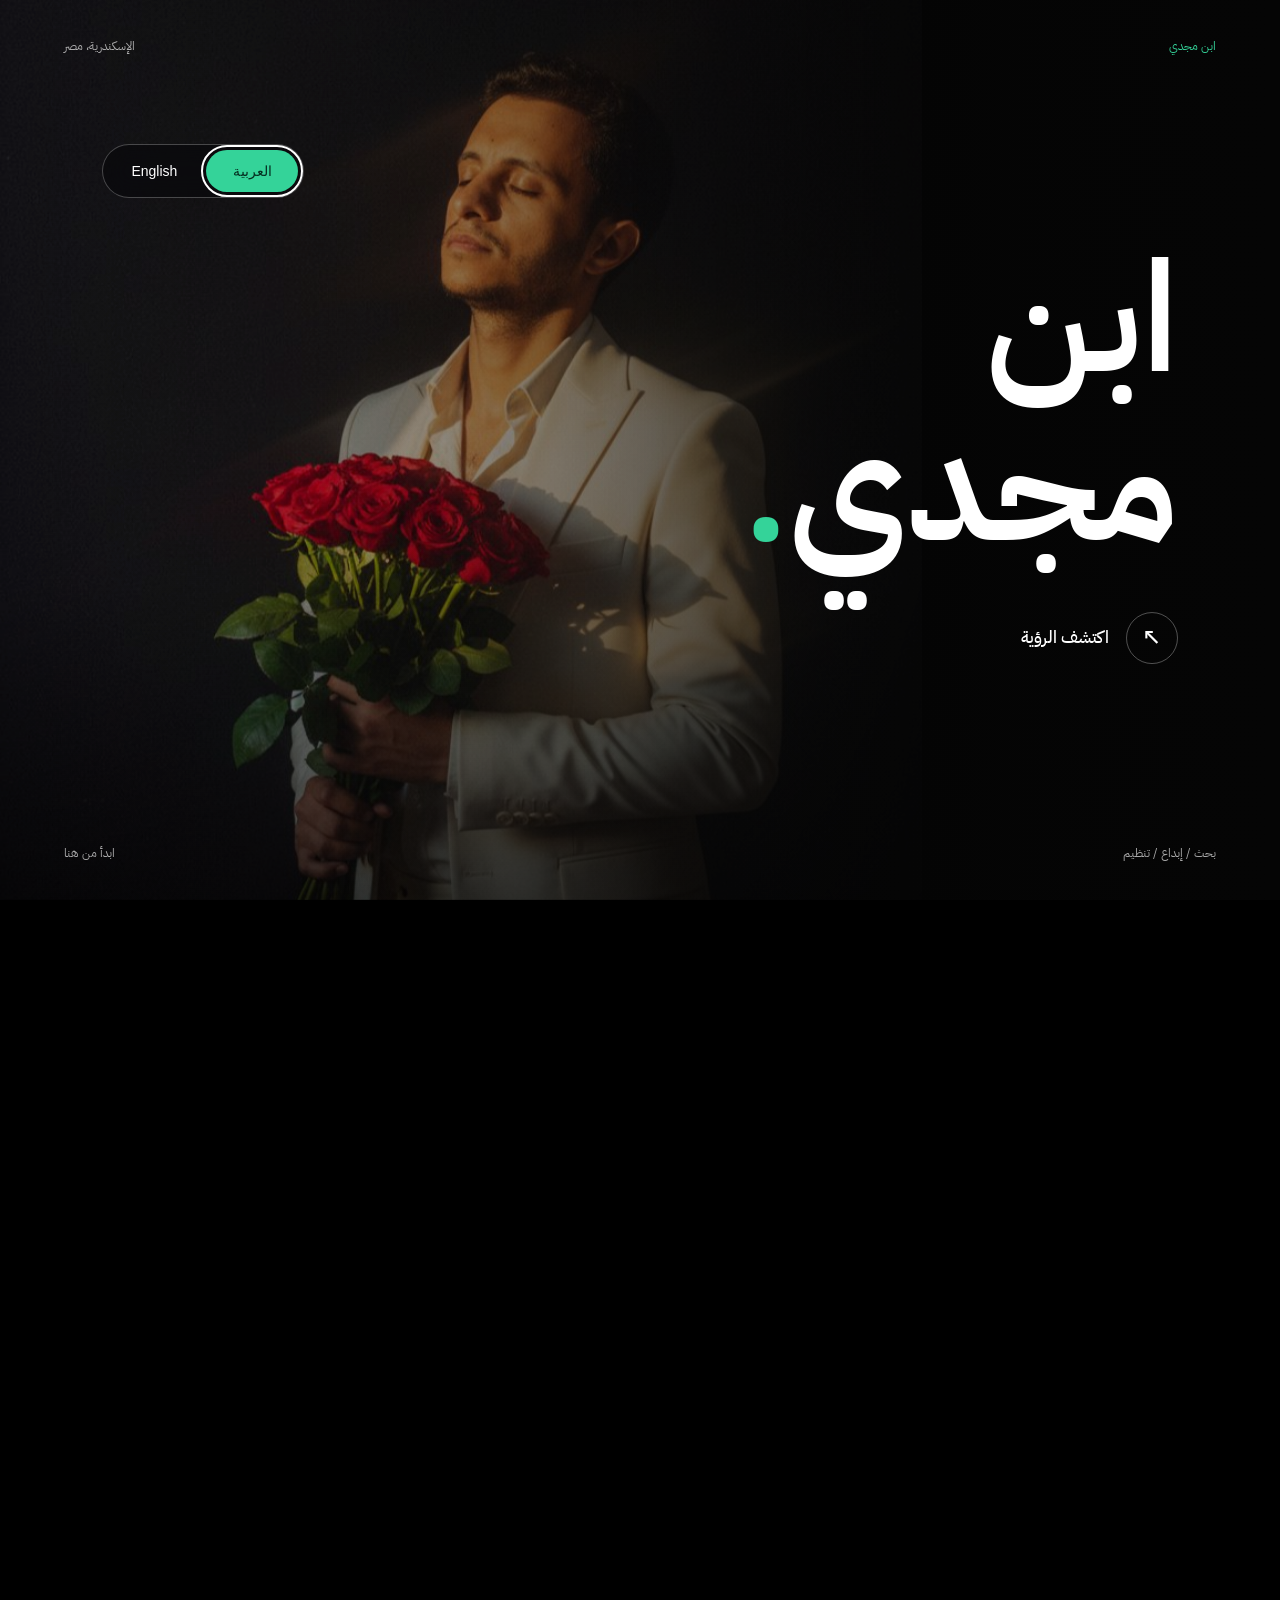
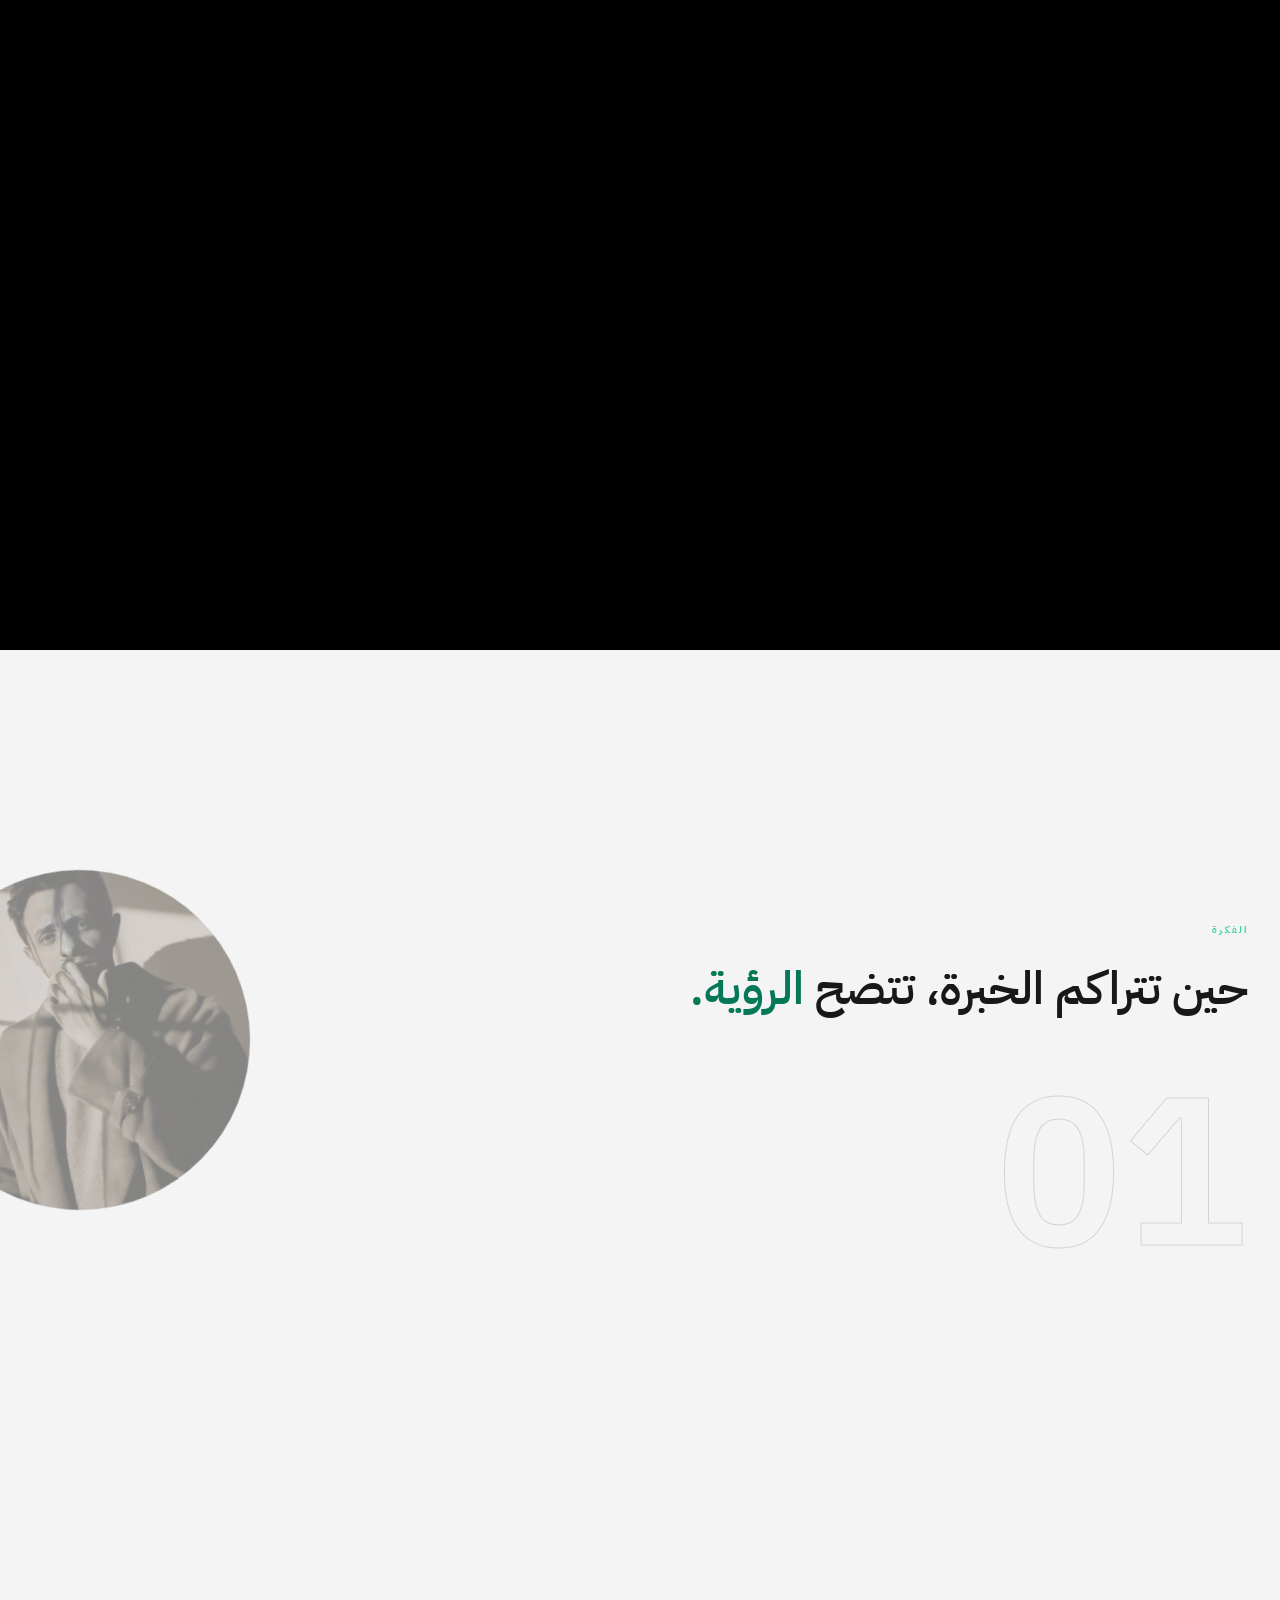
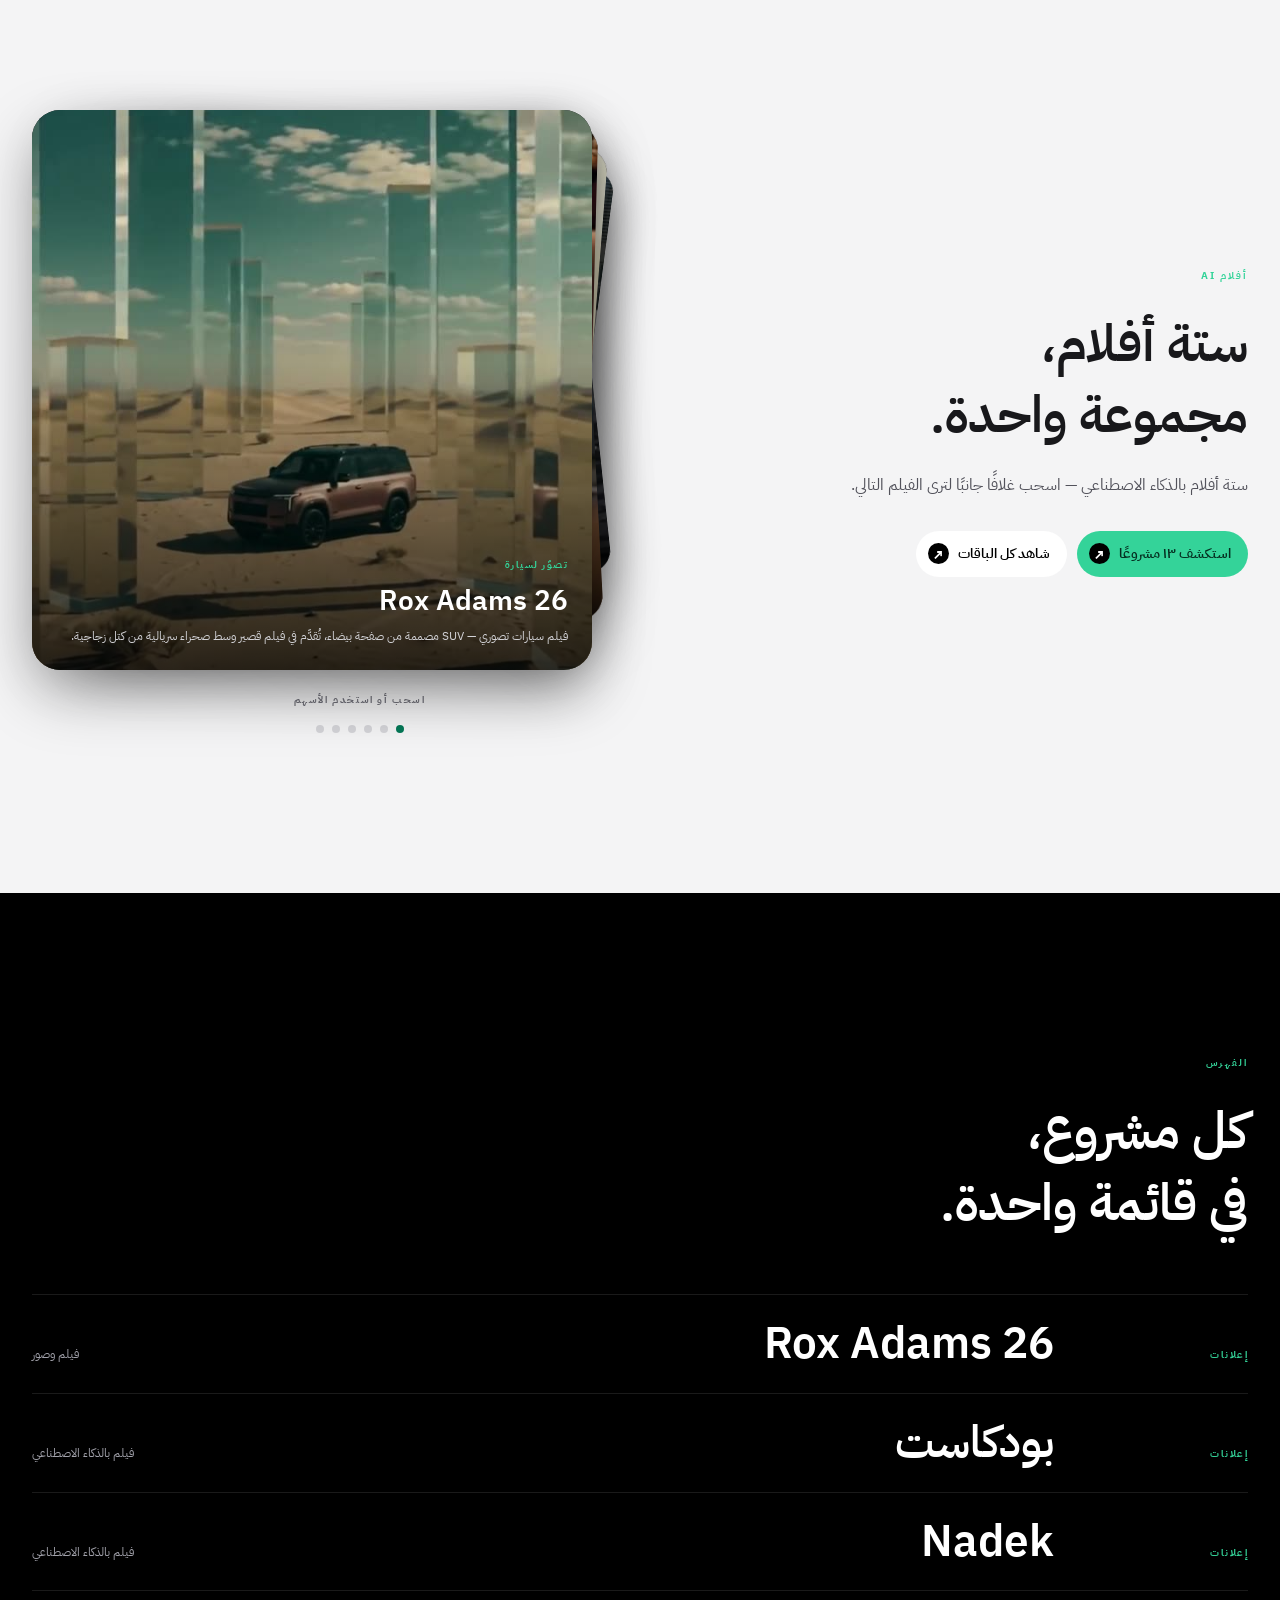
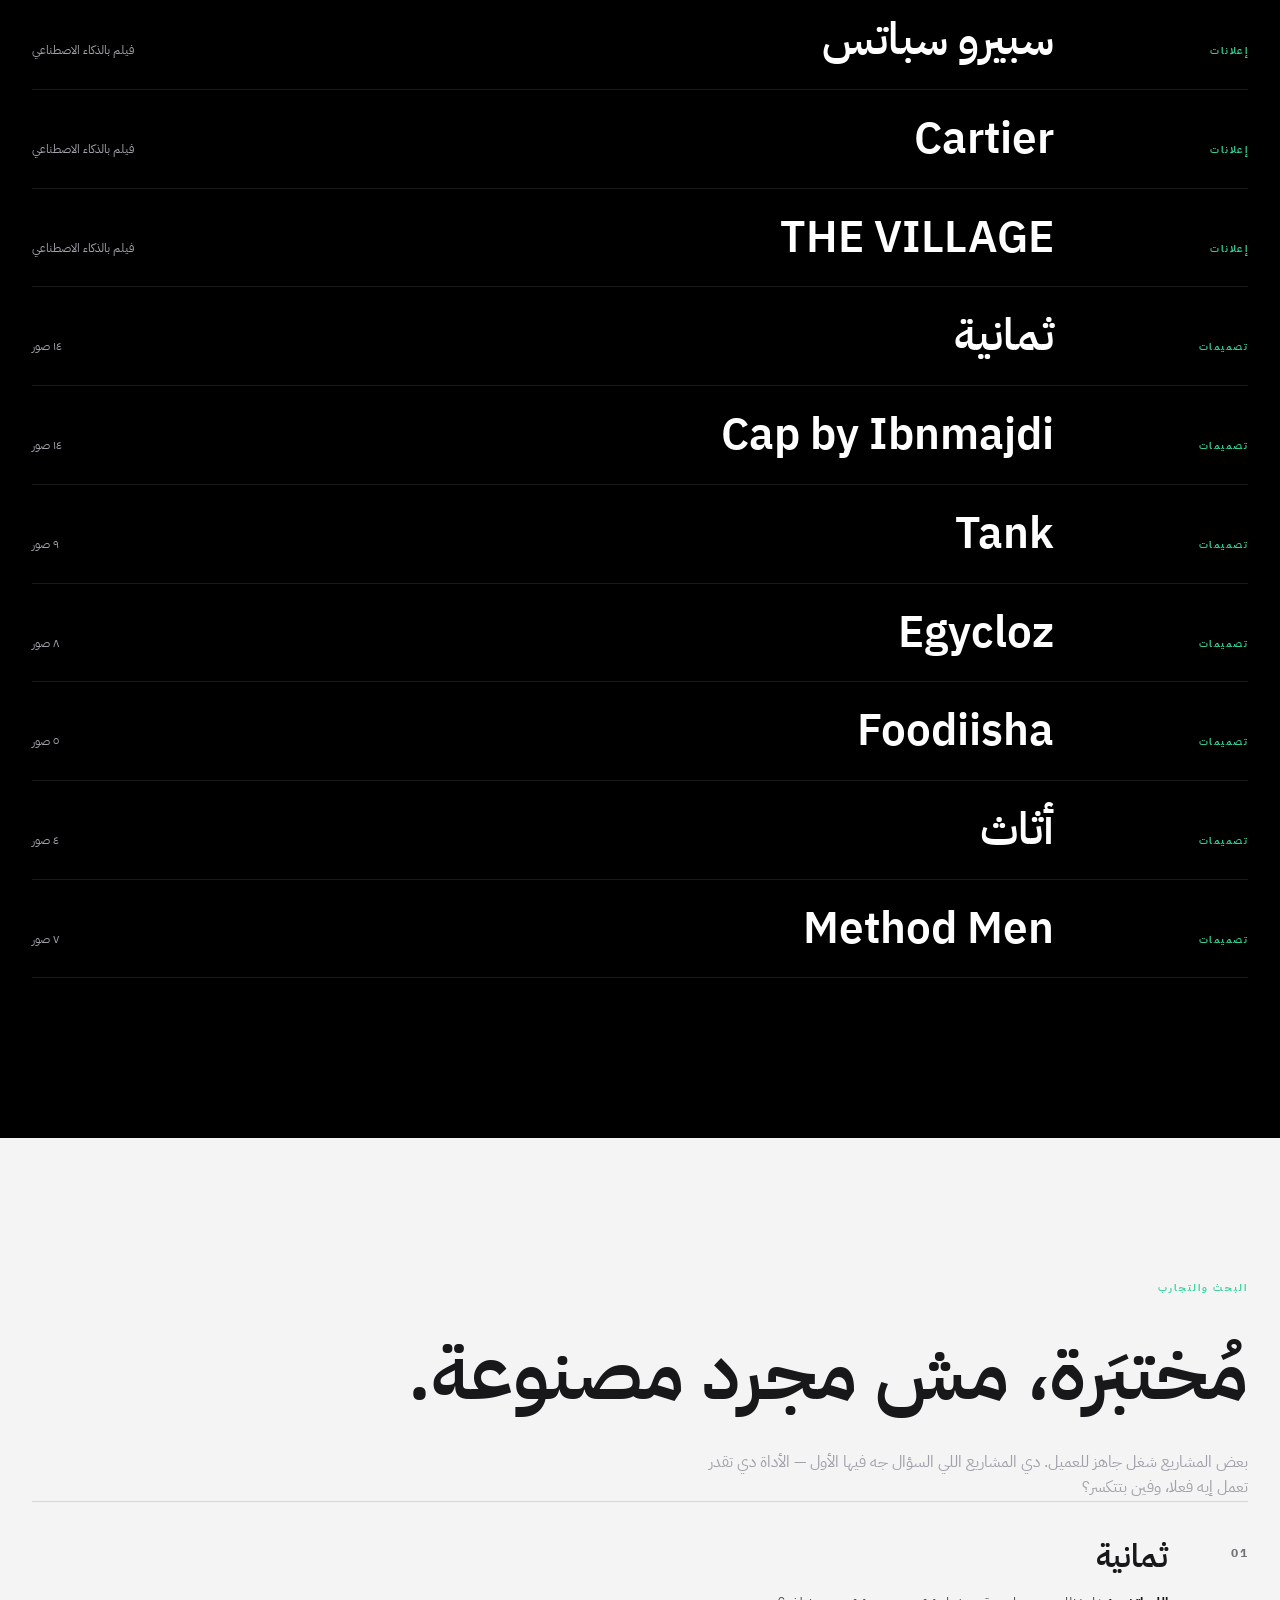
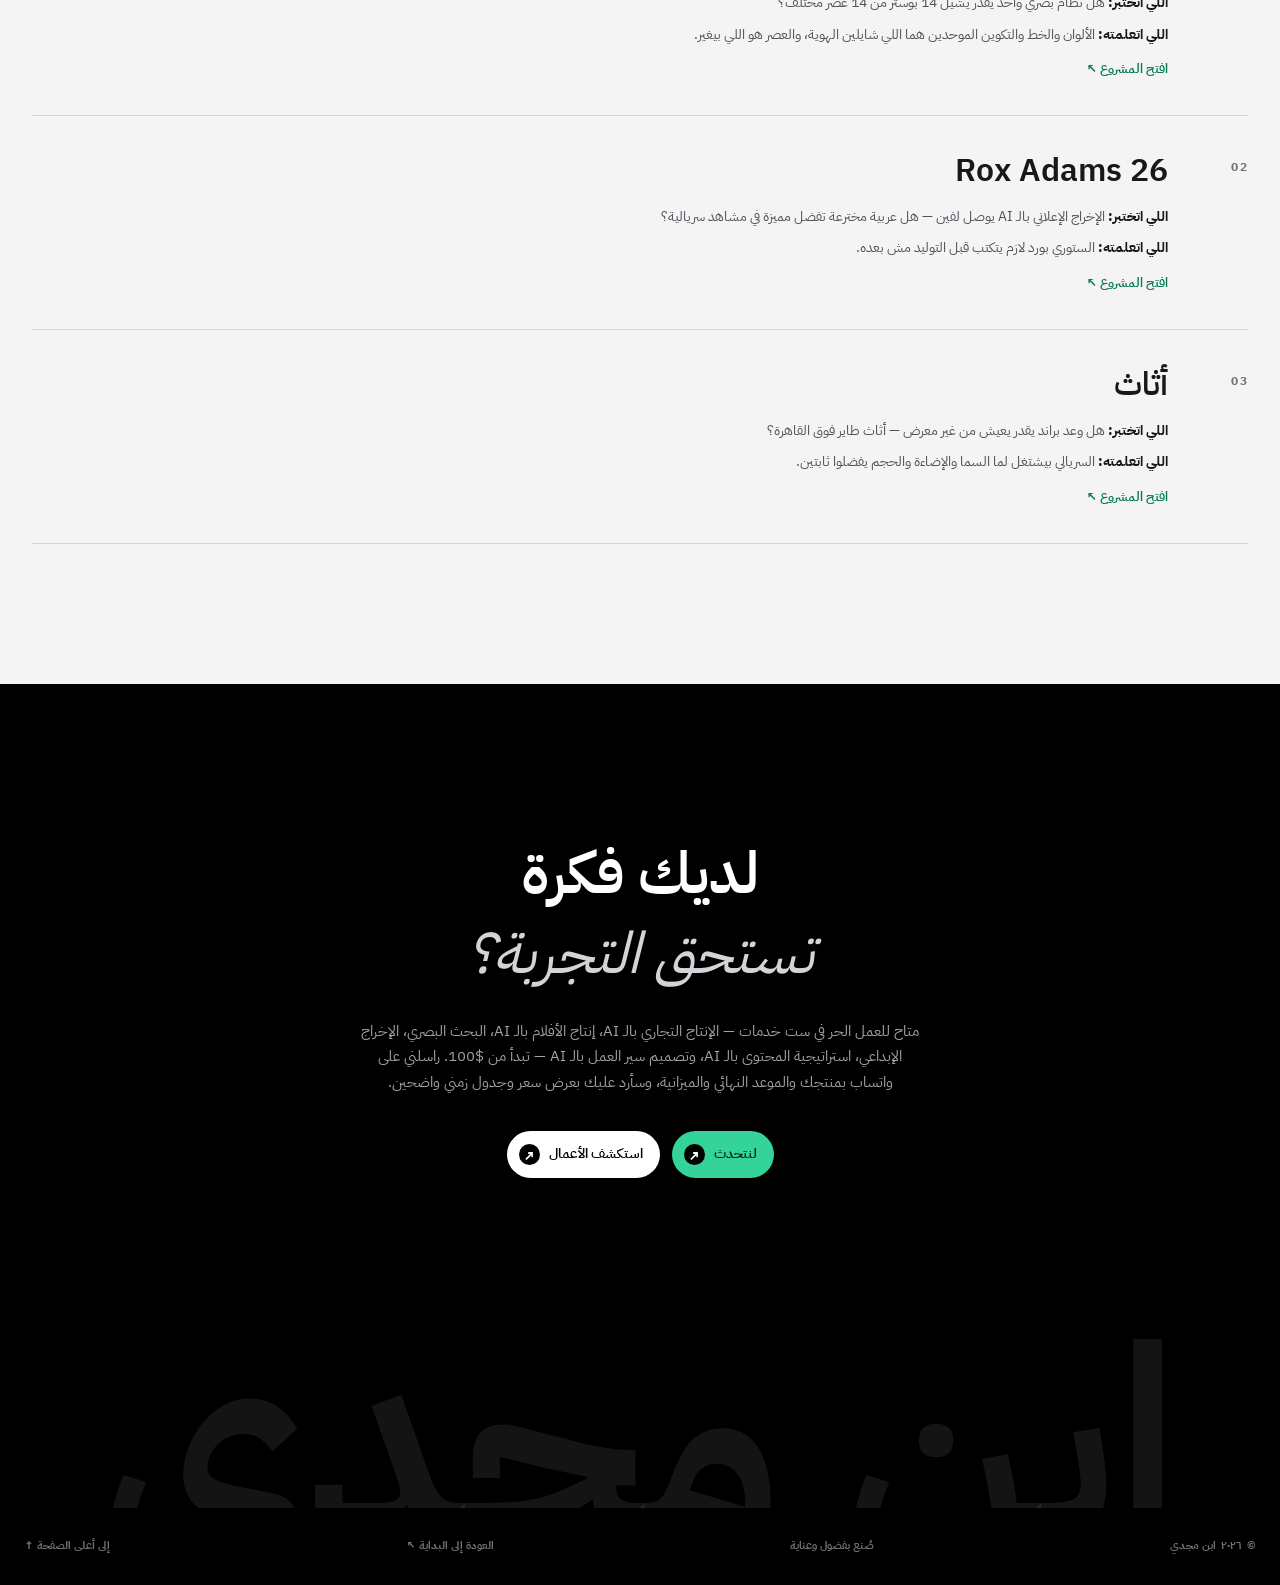
==== commit e6f44169: "Portal redesign: identity-faithful record-label layout for the whole site (EN + AR)" ====
--- a/index-ar.html
+++ b/index-ar.html
@@ -1,8 +1,3 @@
 <!DOCTYPE html>
 
-<html dir="rtl" lang="ar"><head><meta charset="utf-8"/><meta content="width=device-width,initial-scale=1" name="viewport"/><meta content="أعمال ابن مجدي في الذكاء الاصطناعي والبحث البصري وصناعة المحتوى. خبرات متنوعة تجمعها رؤية عملية للإبداع." name="description"/><meta content="index, follow" name="robots"/><meta content="#000000" name="theme-color"/><link href="https://ibn-majdi.github.io/portfolio/index-ar.html" rel="canonical"/><meta content="https://ibn-majdi.github.io/portfolio/index-ar.html" property="og:url"/><meta content="https://ibn-majdi.github.io/portfolio/assets/og-image.jpg" property="og:image"/><link href="assets/favicon.png" rel="icon" type="image/png"/><meta content="website" property="og:type"/><meta content="ابن مجدي | رؤية إبداعية تبدأ بالبحث" property="og:title"/><meta content="أعمال ابن مجدي في الذكاء الاصطناعي والبحث البصري وصناعة المحتوى. خبرات متنوعة تجمعها رؤية عملية للإبداع." property="og:description"/><meta content="summary" name="twitter:card"/><title>ابن مجدي | رؤية إبداعية تبدأ بالبحث</title><link href="https://fonts.googleapis.com" rel="preconnect"/><link crossorigin="" href="https://fonts.gstatic.com" rel="preconnect"/><link href="https://fonts.googleapis.com/css2?family=Inter:wght@300;400;500;600;700&amp;display=swap" rel="stylesheet"/><link href="styles.css" rel="stylesheet"/><script type="application/ld+json">{"@context": "https://schema.org", "@type": "Person", "name": "ابن مجدي", "email": "mailto:ibnmajdi19@gmail.com", "address": {"@type": "PostalAddress", "addressLocality": "Alexandria", "addressCountry": "EG"}, "jobTitle": "صانع محتوى بالذكاء الاصطناعي وباحث بصري", "knowsAbout": ["Generative AI", "Prompt Engineering", "Visual Research", "AI Workflow Design"]}</script><meta content="ar_EG" property="og:locale"/><link href="arabic.css" rel="stylesheet"/><link href="redesign.css" rel="stylesheet"/><link href="index.html" hreflang="en" rel="alternate"/><link href="index-ar.html" hreflang="ar" rel="alternate"/></head><body><a class="skip" href="#main">انتقل إلى المحتوى</a><div class="grain"></div><header><nav><a class="logo" dir="ltr" href="index-ar.html">IM<span>·</span></a><div class="links"><a href="work-ar.html">الأعمال</a><a href="services-ar.html">الخدمات</a><a href="store-ar.html">المتجر</a><a href="info-ar.html">عنّي</a></div><a class="ce-search" href="work-ar.html" aria-label="ابحث في الأعمال"><svg aria-hidden="true" viewBox="0 0 24 24"><circle cx="10" cy="10" r="6"></circle><path d="m15 15 5 5"></path></svg></a><div class="social-mini"><a aria-label="فيسبوك" href="https://www.facebook.com/ibnmajdi19/" rel="noopener noreferrer" target="_blank"><svg aria-hidden="true" focusable="false" viewbox="0 0 24 24"><path d="M14 21v-8h3l.5-4H14V7c0-1.1.3-2 2-2h2V1.4A26 26 0 0 0 15 1c-3 0-5 1.8-5 5v3H7v4h3v8z"></path></svg></a><a aria-label="إنستغرام" href="https://www.instagram.com/ibn.majdi" rel="noopener noreferrer" target="_blank"><svg aria-hidden="true" focusable="false" viewbox="0 0 24 24"><rect fill="none" height="18" rx="5" stroke="currentColor" stroke-width="2" width="18" x="3" y="3"></rect><circle cx="12" cy="12" fill="none" r="4" stroke="currentColor" stroke-width="2"></circle><circle cx="17.5" cy="6.5" r="1.2"></circle></svg></a><a aria-label="X" href="https://x.com/ibnmajdi19" rel="noopener noreferrer" target="_blank"><svg aria-hidden="true" focusable="false" viewbox="0 0 24 24"><path d="M18.9 2H22l-6.8 7.8L23.2 22h-6.3L12 14.6 5.5 22H2.3l7.8-9L2 2h6.5l4.4 6.7L18.9 2zm-1.1 18h1.7L7.5 4H5.7z"></path></svg></a><a aria-label="تيك توك" href="https://www.tiktok.com/@ibnmajdi19" rel="noopener noreferrer" target="_blank"><svg aria-hidden="true" focusable="false" viewbox="0 0 24 24"><path d="M15 2h3c.3 2.4 1.6 3.9 4 4.2v3a8 8 0 0 1-4-1.2v7.6a6.4 6.4 0 1 1-5.5-6.3v3.2a3.2 3.2 0 1 0 2.5 3.1z"></path></svg></a></div><a aria-label="Switch to English" class="language-link" dir="ltr" href="index.html" lang="en">EN</a><a class="pill light" href="info-ar.html#contact">لنتحدث <b>↖</b></a><button aria-expanded="false" aria-label="افتح القائمة" class="menu">☰</button></nav><div class="mobile-links"><a href="index-ar.html">الرئيسية</a><a href="work-ar.html">الأعمال</a><a href="services-ar.html">الخدمات</a><a href="store-ar.html">المتجر</a><a href="info-ar.html">عنّي والتواصل</a><a href="index.html" lang="en">English</a></div></header><dialog aria-label="اختر اللغة واستكشف أعمال ابن مجدي" class="entry-screen" dir="rtl" lang="ar"><img alt="" class="entry-image" fetchpriority="high" src="assets/hero-roses.jpg"/><div class="entry-shade"></div><div class="entry-top"><span>ابن مجدي</span><span>الإسكندرية، مصر</span></div><button aria-label="اكتشف الرؤية" class="entry-button" type="button"><span class="entry-name"><span>ابن</span><span>مجدي<span class="entry-dot">.</span></span></span><span class="entry-action"><span aria-hidden="true" class="entry-circle">↖</span><span>اكتشف الرؤية</span></span></button><div class="entry-bottom"><span>بحث / إبداع / تنظيم</span><span>ابدأ من هنا</span></div><div aria-label="اختر اللغة / Choose language" class="entry-language" dir="ltr" role="group"><button aria-pressed="false" data-language="en" lang="en" type="button">English</button><button aria-pressed="true" data-language="ar" lang="ar" type="button">العربية</button></div></dialog><main class="home-page" id="main"><section class="ce-hero home-hero" id="top"><video class="ce-hero-video" autoplay muted loop playsinline preload="metadata" poster="assets/work/the-village/01-poster.jpg"><source src="assets/work/the-village/01.mp4" type="video/mp4"/></video><div class="ce-hero-shade ce-hero-shade-top"></div><div class="ce-hero-shade ce-hero-shade-bottom"></div><div class="ce-hero-inner"><div class="ce-glass-panel"><div class="ce-scanline"></div><p class="home-eyebrow"><span></span>ابن مجدي / الإسكندرية، مصر</p><h1>حين تتراكم الخبرة،<br/>تتضح <i>الرؤية.</i></h1><p class="home-description">أجمع بين البحث البصري والذكاء الاصطناعي التوليدي وصناعة المحتوى. أبحث عن الفكرة، وأجرّب أدواتها، وأرتّب خطواتها حتى تصبح عملاً يمكن تنفيذه.</p><div class="home-actions"><a class="pill accent" href="work-ar.html">شاهد الأعمال <b>↖</b></a><a class="pill home-secondary" href="info-ar.html">عنّي والتواصل <b>↖</b></a></div></div><div class="ce-ticker" aria-hidden="true"><div class="ce-ticker-track"><span>الإنتاج التجاري بالـ AI</span><span class="ce-sep">•</span><span>إنتاج الأفلام بالـ AI</span><span class="ce-sep">•</span><span>البحث البصري</span><span class="ce-sep">•</span><span>الإخراج الإبداعي</span><span class="ce-sep">•</span><span>استراتيجية المحتوى بالـ AI</span><span class="ce-sep">•</span><span>تصميم سير العمل بالـ AI</span><span class="ce-sep">•</span><span>الإنتاج التجاري بالـ AI</span><span class="ce-sep">•</span><span>إنتاج الأفلام بالـ AI</span><span class="ce-sep">•</span><span>البحث البصري</span><span class="ce-sep">•</span><span>الإخراج الإبداعي</span><span class="ce-sep">•</span><span>استراتيجية المحتوى بالـ AI</span><span class="ce-sep">•</span><span>تصميم سير العمل بالـ AI</span><span class="ce-sep">•</span></div></div><div class="ce-slices"><a class="ce-slice" href="work-ar.html" style="background-image:url(assets/work/thamanya/01.jpg)"><span class="ce-slice-label"><strong>الأعمال</strong><em>١٣ مشروعًا</em></span></a><a class="ce-slice" href="services-ar.html" style="background-image:url(assets/work/rox-adams-26/01.jpg)"><span class="ce-slice-label"><strong>الخدمات</strong><em>ست باقات</em></span></a><a class="ce-slice" href="store-ar.html" style="background-image:url(assets/work/tank/01.jpg)"><span class="ce-slice-label"><strong>المتجر</strong><em>منتجات رقمية</em></span></a></div></div></section>
-<section class="ce-grid" aria-label="افتتاحية"><h2 class="ce-grid-headline reveal">خبرات متنوّعة، وخيط يجمعها.</h2><figure class="ce-grid-img ce-grid-img-tall reveal"><img alt="صورة منتج Cap by Ibnmajdi" loading="lazy" src="assets/work/cap/01.jpg"/></figure><blockquote class="ce-grid-quote reveal"><span class="ce-quote-mark">“</span><p>الأدوات سهل تتكتب في قايمة. دي المهارات اللي ورا الشغل — كل مهارة مربوطة بمشروع اتنفذت فيه.</p><a href="info-ar.html#capabilities">القدرات والمهارات، لكل منها دليل. ↖</a></blockquote><figure class="ce-grid-img ce-grid-img-square reveal"><img alt="من الهوية البصرية لمشروع ثمانية" loading="lazy" src="assets/work/thamanya/01.jpg"/></figure></section><section class="ce-selected light-zone" aria-label="أعمال مختارة"><p class="label dark">من أعمالي</p><h2>أفكار تتحوّل<br/>إلى رؤى.</h2><p class="ce-selected-lead">أفلام بالذكاء الاصطناعي، وتطوير بصري، وتجارب شخصية تستكشف ما يمكن أن تصنعه الفكرة.</p><div class="ce-selected-grid"><a class="ce-work-item" href="work-ar.html?project=thamanya"><figure><img alt="من الهوية البصرية لمشروع ثمانية" loading="lazy" src="assets/work/thamanya/01.jpg"/></figure><span class="ce-work-type">هوية بصرية · ١٤ صور</span><h3>ثمانية</h3><span class="ce-work-link">افتح المشروع ↖</span></a><a class="ce-work-item" href="work-ar.html?project=nadek"><figure><img alt="لقطة من فيلم Nadek" loading="lazy" src="assets/work/nadek/01-poster.jpg"/></figure><span class="ce-work-type">فيلم بالذكاء الاصطناعي</span><h3><bdi dir="ltr">Nadek</bdi></h3><span class="ce-work-link">افتح المشروع ↖</span></a><a class="ce-work-item" href="work-ar.html?project=rox-adams-26"><figure><img alt="Rox Adams 26" loading="lazy" src="assets/work/rox-adams-26/01.jpg"/></figure><span class="ce-work-type">تصوّر لسيارة · فيلم وصور</span><h3><bdi dir="ltr">Rox Adams 26</bdi></h3><span class="ce-work-link">افتح المشروع ↖</span></a><a class="ce-work-item" href="work-ar.html?project=cap"><figure><img alt="صورة منتج Cap by Ibnmajdi" loading="lazy" src="assets/work/cap/01.jpg"/></figure><span class="ce-work-type">تصوّر إعلاني لمنتج · ١٤ صور</span><h3><bdi dir="ltr">Cap by Ibnmajdi</bdi></h3><span class="ce-work-link">افتح المشروع ↖</span></a></div><a class="ce-selected-more" href="work-ar.html">استكشف ١٣ مشروعًا ↖</a></section>
-<section class="home-process light-zone" id="method"><div class="home-section-heading"><p class="label dark">من الفكرة إلى التنفيذ</p><h2>للإبداع خطواته أيضًا.</h2><p>أصل بين البحث وصياغة الأوامر والتصوّر البصري والإنتاج، في خطوات واضحة تمنح الفكرة مساحة للتجربة وطريقًا إلى التنفيذ.</p></div><div class="home-process-grid"><article class="home-tile"><span class="sticker-icon"><svg aria-hidden="true" viewbox="0 0 24 24"><circle cx="10" cy="10" r="6"></circle><path d="m15 15 5 5"></path></svg></span><span class="process-number">٠١</span><h3>البحث</h3><p>أفحص الأدوات والنماذج والمراجع لأفهم الإمكانات قبل أن أختار.</p></article><article class="home-tile"><span class="sticker-icon"><svg aria-hidden="true" viewbox="0 0 24 24"><path d="M4 6h16M4 12h10M4 18h7m6-3 4 3-4 3"></path></svg></span><span class="process-number">٠٢</span><h3>الصياغة</h3><p>أصوغ الأوامر وأختبرها، وأطوّرها مع كل نتيجة.</p></article><article class="home-tile"><span class="sticker-icon"><svg aria-hidden="true" viewbox="0 0 24 24"><rect height="18" rx="4" width="18" x="3" y="3"></rect><path d="m5 17 5-5 4 4 3-3 4 4"></path><circle cx="15.5" cy="8" r="1"></circle></svg></span><span class="process-number">٠٣</span><h3>الإنتاج</h3><p>أحوّل التصوّر إلى صور ومواد بصرية وخطوات إنتاج مترابطة.</p></article></div></section>
-<section class="ce-strip light-zone"><div class="ce-strip-inner"><div><p class="label dark">ما أعمل عليه</p><p class="ce-strip-line">كل القدرات موجودة في صفحة عنّي.</p></div><a class="home-text-link" href="info-ar.html#capabilities">جميع المهارات ↖</a></div></section>
-<section class="ce-strip light-zone" id="services"><div class="ce-strip-inner"><div><p class="label dark">الخدمات / للتعاقد</p><p class="ce-strip-line">ست خدمات، تبدأ من $100.</p></div><a class="pill light" href="services-ar.html">شاهد كل الباقات <b>↖</b></a></div></section><section class="home-process light-zone" id="research"><div class="home-section-heading"><p class="label dark">البحث والتجارب</p><h2>مُختبَرة، مش مجرد مصنوعة.</h2><p>بعض المشاريع شغل جاهز للعميل. دي المشاريع اللي السؤال جه فيها الأول — الأداة دي تقدر تعمل إيه فعلا، وفين بتتكسر؟</p></div><div class="home-process-grid"><article class="home-tile"><span class="process-number">01</span><h3>ثمانية</h3><p><strong>اللي اتختبر:</strong> هل نظام بصري واحد يقدر يشيل 14 بوستر من 14 عصر مختلف؟</p><p><strong>اللي اتعلمته:</strong> الألوان والخط والتكوين الموحدين هما اللي شايلين الهوية، والعصر هو اللي بيغير.</p><p><a class="home-text-link" href="work-ar.html?project=thamanya">افتح المشروع &nwarr;</a></p></article><article class="home-tile"><span class="process-number">02</span><h3>Rox Adams 26</h3><p><strong>اللي اتختبر:</strong> الإخراج الإعلاني بالـ AI يوصل لفين — هل عربية مخترعة تفضل مميزة في مشاهد سريالية؟</p><p><strong>اللي اتعلمته:</strong> الستوري بورد لازم يتكتب قبل التوليد مش بعده.</p><p><a class="home-text-link" href="work-ar.html?project=rox-adams-26">افتح المشروع &nwarr;</a></p></article><article class="home-tile"><span class="process-number">03</span><h3>أثاث</h3><p><strong>اللي اتختبر:</strong> هل وعد براند يقدر يعيش من غير معرض — أثاث طاير فوق القاهرة؟</p><p><strong>اللي اتعلمته:</strong> السريالي بيشتغل لما السما والإضاءة والحجم يفضلوا ثابتين.</p><p><a class="home-text-link" href="work-ar.html?project=athath">افتح المشروع &nwarr;</a></p></article></div></section><section class="home-identity light-zone"><div class="home-identity-image"><img alt="ابن مجدي" loading="lazy" src="assets/portrait-park.jpg"/></div><div><p class="label dark">من أين بدأت</p><h2>كل تجربة تركت أثرًا في طريقتي.</h2><p>خمسة عشر عامًا في التشغيل والخدمة، واليوم أحمل هذه الخبرات إلى عملي المستقل في الذكاء الاصطناعي التوليدي والبحث البصري وتصميم سير العمل الإبداعي.</p><a class="home-text-link" href="info-ar.html">الخبرات بالتفصيل ↖</a></div></section>
-</main><section class="ce-footer"><h2>لديك فكرة<br/><em>تستحق التجربة؟</em></h2><a class="ce-cta" href="info-ar.html#contact">لنتحدث <b>↖</b></a></section><footer><span>© <span id="year"></span> ابن مجدي</span><span>صُنع بفضول وعناية</span><button class="replay-intro" type="button">العودة إلى البداية ↖</button><a href="#top">إلى أعلى الصفحة ↑</a></footer><script src="script.js"></script><script src="entry.js"></script><script src="locale-ar.js"></script><script src="redesign.js"></script></body></html>
+<html dir="rtl" lang="ar"><head><meta charset="utf-8"/><meta content="width=device-width,initial-scale=1" name="viewport"/><meta content="أعمال ابن مجدي في الذكاء الاصطناعي والبحث البصري وصناعة المحتوى. خبرات متنوعة تجمعها رؤية عملية للإبداع." name="description"/><meta content="index, follow" name="robots"/><meta content="#000000" name="theme-color"/><link href="https://ibn-majdi.github.io/portfolio/index-ar.html" rel="canonical"/><meta content="https://ibn-majdi.github.io/portfolio/index-ar.html" property="og:url"/><meta content="https://ibn-majdi.github.io/portfolio/assets/og-image.jpg" property="og:image"/><link href="assets/favicon.png" rel="icon" type="image/png"/><meta content="website" property="og:type"/><meta content="ابن مجدي | رؤية إبداعية تبدأ بالبحث" property="og:title"/><meta content="أعمال ابن مجدي في الذكاء الاصطناعي والبحث البصري وصناعة المحتوى. خبرات متنوعة تجمعها رؤية عملية للإبداع." property="og:description"/><meta content="summary" name="twitter:card"/><title>ابن مجدي | رؤية إبداعية تبدأ بالبحث</title><link href="https://fonts.googleapis.com" rel="preconnect"/><link crossorigin="" href="https://fonts.gstatic.com" rel="preconnect"/><link href="https://fonts.googleapis.com/css2?family=Inter:wght@300;400;500;600;700&amp;display=swap" rel="stylesheet"/><link href="styles.css" rel="stylesheet"/><script type="application/ld+json">{"@context": "https://schema.org", "@type": "Person", "name": "ابن مجدي", "email": "mailto:ibnmajdi19@gmail.com", "address": {"@type": "PostalAddress", "addressLocality": "Alexandria", "addressCountry": "EG"}, "jobTitle": "صانع محتوى بالذكاء الاصطناعي وباحث بصري", "knowsAbout": ["Generative AI", "Prompt Engineering", "Visual Research", "AI Workflow Design"]}</script><meta content="ar_EG" property="og:locale"/><link href="arabic.css" rel="stylesheet"/><link href="redesign.css" rel="stylesheet"/><link href="index.html" hreflang="en" rel="alternate"/><link href="index-ar.html" hreflang="ar" rel="alternate"/></head><body><a class="skip" href="#main">انتقل إلى المحتوى</a><div class="grain"></div><header><nav><a class="logo" dir="ltr" href="index-ar.html">IM<span>·</span></a><div class="links"><a href="work-ar.html">الأعمال</a><a href="services-ar.html">الخدمات</a><a href="store-ar.html">المتجر</a><a href="info-ar.html">عنّي</a></div><div class="social-mini"><a aria-label="فيسبوك" href="https://www.facebook.com/ibnmajdi19/" rel="noopener noreferrer" target="_blank"><svg aria-hidden="true" focusable="false" viewbox="0 0 24 24"><path d="M14 21v-8h3l.5-4H14V7c0-1.1.3-2 2-2h2V1.4A26 26 0 0 0 15 1c-3 0-5 1.8-5 5v3H7v4h3v8z"></path></svg></a><a aria-label="إنستغرام" href="https://www.instagram.com/ibn.majdi" rel="noopener noreferrer" target="_blank"><svg aria-hidden="true" focusable="false" viewbox="0 0 24 24"><rect fill="none" height="18" rx="5" stroke="currentColor" stroke-width="2" width="18" x="3" y="3"></rect><circle cx="12" cy="12" fill="none" r="4" stroke="currentColor" stroke-width="2"></circle><circle cx="17.5" cy="6.5" r="1.2"></circle></svg></a><a aria-label="X" href="https://x.com/ibnmajdi19" rel="noopener noreferrer" target="_blank"><svg aria-hidden="true" focusable="false" viewbox="0 0 24 24"><path d="M18.9 2H22l-6.8 7.8L23.2 22h-6.3L12 14.6 5.5 22H2.3l7.8-9L2 2h6.5l4.4 6.7L18.9 2zm-1.1 18h1.7L7.5 4H5.7z"></path></svg></a><a aria-label="تيك توك" href="https://www.tiktok.com/@ibnmajdi19" rel="noopener noreferrer" target="_blank"><svg aria-hidden="true" focusable="false" viewbox="0 0 24 24"><path d="M15 2h3c.3 2.4 1.6 3.9 4 4.2v3a8 8 0 0 1-4-1.2v7.6a6.4 6.4 0 1 1-5.5-6.3v3.2a3.2 3.2 0 1 0 2.5 3.1z"></path></svg></a></div><a aria-label="Switch to English" class="language-link" dir="ltr" href="index.html" lang="en">EN</a><a class="pill light" href="info-ar.html#contact">لنتحدث <b>↖</b></a><button aria-expanded="false" aria-label="افتح القائمة" class="menu">☰</button></nav><div class="mobile-links"><a href="index-ar.html">الرئيسية</a><a href="work-ar.html">الأعمال</a><a href="services-ar.html">الخدمات</a><a href="store-ar.html">المتجر</a><a href="info-ar.html">عنّي والتواصل</a><a href="index.html" lang="en">English</a></div></header><dialog aria-label="اختر اللغة واستكشف أعمال ابن مجدي" class="entry-screen" dir="rtl" lang="ar"><img alt="" class="entry-image" fetchpriority="high" src="assets/hero-roses.jpg"/><div class="entry-shade"></div><div class="entry-top"><span>ابن مجدي</span><span>الإسكندرية، مصر</span></div><button aria-label="اكتشف الرؤية" class="entry-button" type="button"><span class="entry-name"><span>ابن</span><span>مجدي<span class="entry-dot">.</span></span></span><span class="entry-action"><span aria-hidden="true" class="entry-circle">↖</span><span>اكتشف الرؤية</span></span></button><div class="entry-bottom"><span>بحث / إبداع / تنظيم</span><span>ابدأ من هنا</span></div><div aria-label="اختر اللغة / Choose language" class="entry-language" dir="ltr" role="group"><button aria-pressed="false" data-language="en" lang="en" type="button">English</button><button aria-pressed="true" data-language="ar" lang="ar" type="button">العربية</button></div></dialog><main class="home-page" id="main"><section class="pt-hero home-hero" id="top"><div class="pt-stage"><img class="pt-img" alt="" src="assets/hero-roses.jpg"/><div class="pt-duo" aria-hidden="true"></div><div class="pt-veil" aria-hidden="true"></div><div class="pt-panel pt-panel-l" aria-hidden="true"></div><div class="pt-panel pt-panel-r" aria-hidden="true"></div><span class="pt-dot pt-dot-a" aria-hidden="true"></span><span class="pt-dot pt-dot-b" aria-hidden="true"></span><div class="pt-title"><h1><span>ابن</span> <span>مجدي</span></h1></div><p class="pt-meta pt-meta-tl">AI VISUALIST</p><p class="pt-meta pt-meta-tr">AI × DESIGN × STORYTELLING</p><p class="pt-meta pt-meta-bl">١٣ مشروعًا</p><p class="pt-meta pt-meta-br">متاح للعمل الحر</p></div></section><section class="pt-statement"><p class="pt-eyebrow reveal">الفكرة</p><p class="pt-statement-text reveal">حين تتراكم الخبرة، تتضح <em>الرؤية.</em></p><p class="pt-index" aria-hidden="true">01</p><div class="pt-orb"><img alt="ابن مجدي" loading="lazy" src="assets/portrait-shadow.jpg"/></div></section><section class="pt-releases" aria-label="Releases"><div class="pt-releases-grid"><div><p class="pt-eyebrow reveal">أفلام AI</p><h2 class="reveal">ستة أفلام،<br/>مجموعة واحدة.</h2><p class="pt-lede reveal">ستة أفلام بالذكاء الاصطناعي — اسحب غلافًا جانبًا لترى الفيلم التالي.</p><div class="pt-releases-actions reveal"><a class="pill accent" href="work-ar.html">استكشف ١٣ مشروعًا <b>↗</b></a><a class="pill light" href="services-ar.html">شاهد كل الباقات <b>↗</b></a></div></div><div class="pt-deck-wrap"><div class="pt-deck" aria-label="مجموعة الأفلام — استخدم الأسهم للتنقل بين الأفلام" role="group" tabindex="0"><article class="pt-card" data-project="rox-adams-26"><img alt="من مشروع Rox Adams 26" loading="lazy" src="assets/work/rox-adams-26/03-poster.jpg"/><div class="pt-card-scrim"></div><div class="pt-card-cap"><span class="pt-card-type">تصوّر لسيارة</span><h3>Rox Adams 26</h3><p>فيلم سيارات تصوري — SUV مصممة من صفحة بيضاء، تُقدَّم في فيلم قصير وسط صحراء سريالية من كتل زجاجية.</p></div></article><article class="pt-card" data-project="podcast"><img alt="من مشروع بودكاست" loading="lazy" src="assets/work/podcast/01-poster.jpg"/><div class="pt-card-scrim"></div><div class="pt-card-cap"><span class="pt-card-type">فيلم بالذكاء الاصطناعي</span><h3>بودكاست</h3><p>مشروع شخصي — فيلم ترويجي بالذكاء الاصطناعي لحلقة بودكاست لصديقة، من بوستر العنوان للخط العربي لمشهد الحوار.</p></div></article><article class="pt-card" data-project="nadek"><img alt="من مشروع Nadek" loading="lazy" src="assets/work/nadek/01-poster.jpg"/><div class="pt-card-scrim"></div><div class="pt-card-cap"><span class="pt-card-type">فيلم بالذكاء الاصطناعي</span><h3>Nadek</h3><p>إعلان تجريبي — فيلم عمودي 17 ثانية لعصير نادك، من رفّ المتجر لجلسة على السطح، بأقل الإمكانيات.</p></div></article><article class="pt-card" data-project="spiro-spathis"><img alt="من مشروع سبيرو سباتس" loading="lazy" src="assets/work/spiro-spathis/01-poster.jpg"/><div class="pt-card-scrim"></div><div class="pt-card-cap"><span class="pt-card-type">فيلم بالذكاء الاصطناعي</span><h3>سبيرو سباتس</h3><p>إعلان تجريبي — فيلم سينمائي قصير لسبيرو سباتس، حول زجاجتها الخضراء الأيقونية وأجواء دافئة بحنين.</p></div></article><article class="pt-card" data-project="carter"><img alt="من مشروع Cartier" loading="lazy" src="carter-poster.jpg"/><div class="pt-card-scrim"></div><div class="pt-card-cap"><span class="pt-card-type">إعلان تجريبي</span><h3>Cartier</h3><p>إعلان تجريبي — فيلم ساعة فاخرة لـ Cartier، قايم على التفاصيل الماكرو: التاج والفولاذ المصقول، داخل مشهد معماري سريالي.</p></div></article><article class="pt-card" data-project="the-village"><img alt="من مشروع THE VILLAGE" loading="lazy" src="assets/work/the-village/01-poster.jpg"/><div class="pt-card-scrim"></div><div class="pt-card-cap"><span class="pt-card-type">فيلم بالذكاء الاصطناعي</span><h3>THE VILLAGE</h3><p>إعلان تجريبي — فيلم من 10 لقطات لكمبوند سكني فاخر: حكاية وصول من البوابة للبيت.</p></div></article></div><p class="pt-hint">اسحب أو استخدم الأسهم</p><div class="pt-dots" aria-hidden="true"></div></div></div></section><section class="pt-roster" aria-label="All projects"><p class="pt-eyebrow reveal">الفهرس</p><h2 class="reveal">كل مشروع،<br/>في قائمة واحدة.</h2><div class="pt-roster-list"><a class="pt-roster-row" href="work-ar.html?project=rox-adams-26"><span class="pt-roster-label">إعلانات</span><span class="pt-roster-name">Rox Adams 26</span><span class="pt-roster-count">فيلم وصور</span></a><a class="pt-roster-row" href="work-ar.html?project=podcast"><span class="pt-roster-label">إعلانات</span><span class="pt-roster-name">بودكاست</span><span class="pt-roster-count">فيلم بالذكاء الاصطناعي</span></a><a class="pt-roster-row" href="work-ar.html?project=nadek"><span class="pt-roster-label">إعلانات</span><span class="pt-roster-name">Nadek</span><span class="pt-roster-count">فيلم بالذكاء الاصطناعي</span></a><a class="pt-roster-row" href="work-ar.html?project=spiro-spathis"><span class="pt-roster-label">إعلانات</span><span class="pt-roster-name">سبيرو سباتس</span><span class="pt-roster-count">فيلم بالذكاء الاصطناعي</span></a><a class="pt-roster-row" href="work-ar.html?project=carter"><span class="pt-roster-label">إعلانات</span><span class="pt-roster-name">Cartier</span><span class="pt-roster-count">فيلم بالذكاء الاصطناعي</span></a><a class="pt-roster-row" href="work-ar.html?project=the-village"><span class="pt-roster-label">إعلانات</span><span class="pt-roster-name">THE VILLAGE</span><span class="pt-roster-count">فيلم بالذكاء الاصطناعي</span></a><a class="pt-roster-row" href="work-ar.html?project=thamanya"><span class="pt-roster-label">تصميمات</span><span class="pt-roster-name">ثمانية</span><span class="pt-roster-count">١٤ صور</span></a><a class="pt-roster-row" href="work-ar.html?project=cap"><span class="pt-roster-label">تصميمات</span><span class="pt-roster-name">Cap by Ibnmajdi</span><span class="pt-roster-count">١٤ صور</span></a><a class="pt-roster-row" href="work-ar.html?project=tank"><span class="pt-roster-label">تصميمات</span><span class="pt-roster-name">Tank</span><span class="pt-roster-count">٩ صور</span></a><a class="pt-roster-row" href="work-ar.html?project=egycloz"><span class="pt-roster-label">تصميمات</span><span class="pt-roster-name">Egycloz</span><span class="pt-roster-count">٨ صور</span></a><a class="pt-roster-row" href="work-ar.html?project=foodiisha"><span class="pt-roster-label">تصميمات</span><span class="pt-roster-name">Foodiisha</span><span class="pt-roster-count">٥ صور</span></a><a class="pt-roster-row" href="work-ar.html?project=athath"><span class="pt-roster-label">تصميمات</span><span class="pt-roster-name">أثاث</span><span class="pt-roster-count">٤ صور</span></a><a class="pt-roster-row" href="work-ar.html?project=method-men"><span class="pt-roster-label">تصميمات</span><span class="pt-roster-name">Method Men</span><span class="pt-roster-count">٧ صور</span></a></div></section><section class="pt-research" aria-label="Research and experiments"><p class="pt-eyebrow reveal">البحث والتجارب</p><h2 class="reveal">مُختبَرة، مش مجرد مصنوعة.</h2><p class="pt-lede reveal">بعض المشاريع شغل جاهز للعميل. دي المشاريع اللي السؤال جه فيها الأول — الأداة دي تقدر تعمل إيه فعلا، وفين بتتكسر؟</p><div class="pt-research-list"><article class="pt-exp-row"><span class="pt-exp-num">01</span><div><h3>ثمانية</h3><p><strong>اللي اتختبر:</strong> هل نظام بصري واحد يقدر يشيل 14 بوستر من 14 عصر مختلف؟</p><p><strong>اللي اتعلمته:</strong> الألوان والخط والتكوين الموحدين هما اللي شايلين الهوية، والعصر هو اللي بيغير.</p><a class="pt-link" href="work-ar.html?project=thamanya">افتح المشروع &nwarr;</a></div></article><article class="pt-exp-row"><span class="pt-exp-num">02</span><div><h3>Rox Adams 26</h3><p><strong>اللي اتختبر:</strong> الإخراج الإعلاني بالـ AI يوصل لفين — هل عربية مخترعة تفضل مميزة في مشاهد سريالية؟</p><p><strong>اللي اتعلمته:</strong> الستوري بورد لازم يتكتب قبل التوليد مش بعده.</p><a class="pt-link" href="work-ar.html?project=rox-adams-26">افتح المشروع &nwarr;</a></div></article><article class="pt-exp-row"><span class="pt-exp-num">03</span><div><h3>أثاث</h3><p><strong>اللي اتختبر:</strong> هل وعد براند يقدر يعيش من غير معرض — أثاث طاير فوق القاهرة؟</p><p><strong>اللي اتعلمته:</strong> السريالي بيشتغل لما السما والإضاءة والحجم يفضلوا ثابتين.</p><a class="pt-link" href="work-ar.html?project=athath">افتح المشروع &nwarr;</a></div></article></div></section></main><section class="pt-close"><h2>لديك فكرة<br/><em>تستحق التجربة؟</em></h2><p>متاح للعمل الحر في ست خدمات — الإنتاج التجاري بالـ AI، إنتاج الأفلام بالـ AI، البحث البصري، الإخراج الإبداعي، استراتيجية المحتوى بالـ AI، وتصميم سير العمل بالـ AI — تبدأ من $100. راسلني على واتساب بمنتجك والموعد النهائي والميزانية، وسأرد عليك بعرض سعر وجدول زمني واضحين.</p><div class="pt-close-actions"><a class="pill accent" href="https://wa.me/201203490148" rel="noopener noreferrer" target="_blank">لنتحدث <b>↗</b></a><a class="pill light" href="work-ar.html">استكشف الأعمال <b>↗</b></a></div></section><div class="pt-wordmark" aria-hidden="true"><span>ابن مجدي</span></div><footer><span>© <span id="year"></span> ابن مجدي</span><span>صُنع بفضول وعناية</span><button class="replay-intro" type="button">العودة إلى البداية ↖</button><a href="#top">إلى أعلى الصفحة ↑</a></footer><script src="script.js"></script><script src="entry.js"></script><script src="locale-ar.js"></script><script src="redesign.js"></script></body></html>
--- a/styles.css
+++ b/styles.css
@@ -1,233 +1,11 @@
-:root{--black:#000;--dark:#18181b;--light:#f4f4f5;--white:#fff;--sub:#a1a1aa;--muted:#71717a;--accent:#34d399;--border:rgba(255,255,255,.1);--font:Inter,Arial,sans-serif}*{box-sizing:border-box}html{scroll-behavior:smooth}body{margin:0;background:var(--black);font:400 15px/1.6 var(--font);color:var(--white)}a{color:inherit;text-decoration:none}.skip{position:fixed;top:-60px;left:16px;z-index:99;padding:10px;background:var(--accent);color:#000}.skip:focus{top:12px}.grain{position:fixed;inset:0;z-index:60;pointer-events:none;opacity:.15;background-image:url("data:image/svg+xml,%3Csvg viewBox='0 0 180 180' xmlns='http://www.w3.org/2000/svg'%3E%3Cfilter id='n'%3E%3CfeTurbulence type='fractalNoise' baseFrequency='.9' numOctaves='4' stitchTiles='stitch'/%3E%3C/filter%3E%3Crect width='100%25' height='100%25' filter='url(%23n)' opacity='.75'/%3E%3C/svg%3E");animation:grain .25s steps(2) infinite}@keyframes grain{50%{transform:translate(1%,1%)}}header{position:fixed;z-index:50;top:20px;left:50%;width:min(1200px,calc(100% - 32px));transform:translateX(-50%)}nav{height:62px;padding:0 10px 0 19px;border:1px solid var(--border);border-radius:999px;background:rgba(10,10,12,.6);backdrop-filter:blur(20px);display:flex;align-items:center;gap:25px;box-shadow:0 10px 40px #0004}.logo{font-size:21px;font-weight:700;letter-spacing:-.1em;margin-right:auto}.logo span{color:var(--accent)}.links{display:flex;gap:26px;font-size:12px;color:var(--sub)}.social-mini{display:flex;gap:9px}.social-mini a{width:23px;height:23px;border:1px solid var(--border);border-radius:50%;font-size:9px;display:grid;place-items:center}.pill{border-radius:999px;padding:11px 12px 11px 17px;display:inline-flex;align-items:center;gap:9px;font-size:12px;font-weight:600;transition:.3s cubic-bezier(.16,1,.3,1)}.pill b{width:21px;height:21px;border-radius:50%;display:grid;place-items:center;background:#000;color:#fff}.pill:hover{transform:scale(1.05)}.light{background:#fff;color:#000}.accent{background:var(--accent);color:#052e20}.glass{background:rgba(255,255,255,.05);border:1px solid var(--border);backdrop-filter:blur(12px);box-shadow:0 20px 50px #0005}.menu,.mobile-links{display:none}.hero{min-height:92vh;max-width:1600px;margin:16px auto;padding:126px clamp(24px,6vw,92px) 55px;border-radius:40px;position:relative;overflow:hidden;background:radial-gradient(circle at 70% 30%,#333 0,#0d0d0e 38%,#000 76%)}.hero-img{position:absolute;inset:0 0 0 auto;width:56%;height:100%;object-fit:cover;object-position:50% 27%;opacity:.82}.hero-shade{position:absolute;inset:0;background:linear-gradient(90deg,#070708 4%,rgba(7,7,8,.85) 38%,rgba(7,7,8,.1) 78%),linear-gradient(0deg,#070708 0%,transparent 45%)}.label{position:relative;margin:0 0 23px;font-size:10px;font-weight:700;letter-spacing:.2em;color:var(--accent)}.label.dark{color:#047857}.hero-copy{position:relative;max-width:720px;margin-top:18vh}.hero h1,h2{font-weight:600;letter-spacing:-.06em;line-height:1.05;margin:0}.hero h1{font-size:clamp(56px,7.7vw,124px)}.hero h1 i{font-style:normal;color:var(--accent)}.hero-copy>p{max-width:450px;margin:30px 0;color:var(--sub);font-size:16px}.hero-actions{display:flex;gap:10px}.hero-data{position:absolute;right:4%;bottom:42px;width:260px;border-radius:24px;padding:18px}.hero-data .status{font-size:9px;letter-spacing:.16em;color:var(--accent)}.hero-data div{padding-top:17px;margin-top:14px;border-top:1px solid var(--border);display:flex;justify-content:space-between;align-items:end}.hero-data strong{font-size:30px;letter-spacing:-.07em}.hero-data small{width:115px;color:var(--sub);font-size:10px;line-height:1.3}.ghost{position:absolute;right:29%;bottom:-15%;margin:0;font-size:clamp(140px,22vw,360px);font-weight:700;line-height:1;letter-spacing:-.11em;color:#ffffff08;pointer-events:none}.chapter{padding:160px max(32px,calc((100vw - 1400px)/2));position:relative}.light-zone{background:var(--light);color:#18181b}.dark-zone{background:radial-gradient(circle at 85% 15%,#2b2b2f 0,#111113 42%,#050505 100%)}h2{font-size:clamp(46px,6vw,88px)}.intro{display:grid;grid-template-columns:1.05fr .8fr;gap:9vw;overflow:hidden}.copy{font-size:18px;color:#52525b;padding-top:18px}.photo{margin:80px 0 0;grid-column:1;border-radius:32px;overflow:hidden;height:530px}.photo img,.timeline-photo img,.ai-pic img,.poster>img,.project-card img,.contact>img{width:100%;height:100%;display:block;object-fit:cover}.photo-park img{object-position:center 40%}.snapshot{align-self:end;margin:80px 0 0 -6vw;min-width:360px;padding:30px;border-radius:24px;background:#18181b;color:#fff;z-index:1}.glass-dark{box-shadow:0 25px 70px #0003}.snapshot p{display:grid;grid-template-columns:100px 1fr;padding:15px 0;margin:0;border-top:1px solid #ffffff16;font-size:13px}.snapshot b{color:var(--accent);font-size:10px;letter-spacing:.14em}.journey{overflow:hidden}.section-head{max-width:640px}.section-head>p:last-child{color:var(--sub);max-width:430px;margin-top:25px}.timeline{position:relative;margin-top:80px;max-width:920px}.timeline:before{content:"";position:absolute;left:90px;top:0;bottom:0;width:1px;background:linear-gradient(var(--accent),transparent)}.milestone{position:relative;padding:0 0 24px;margin-bottom:24px;border-bottom:1px solid var(--border)}.milestone summary{list-style:none;display:grid;grid-template-columns:150px 1fr 20px;align-items:center;gap:20px;cursor:pointer}.milestone summary::-webkit-details-marker{display:none}.milestone time{font-size:10px;font-weight:700;letter-spacing:.16em;color:var(--accent)}.milestone summary span{font-weight:600}.milestone summary i{font-weight:400;font-style:normal;color:var(--sub)}.milestone summary b{font-size:20px;font-weight:300;transition:.3s}.milestone[open] summary b{transform:rotate(45deg)}.milestone div{padding:19px 35px 0 170px;color:var(--sub);font-size:13px}.milestone em{display:block;margin-top:12px;color:#fff;font-size:10px;font-style:normal;letter-spacing:.08em}.timeline-photo{position:absolute;right:-3vw;top:220px;width:310px;height:420px;border-radius:32px;overflow:hidden;transform:rotate(4deg);box-shadow:0 25px 60px #0009}.transform{display:grid;grid-template-columns:.9fr 1.2fr;gap:7vw}.workflow{display:flex;flex-wrap:wrap;align-content:center;gap:10px}.workflow span,.workflow b{padding:10px 14px;border-radius:999px;background:#fff;border:1px solid #e4e4e7;font-size:12px;font-weight:500}.workflow b{border-color:#6ee7b7;background:#ecfdf5;color:#065f46}.workflow i{font-style:normal;color:#71717a}.portrait-strip{grid-column:1/-1;display:grid;grid-template-columns:1.15fr .85fr .85fr;gap:18px;margin-top:80px}.portrait-strip img{width:100%;height:380px;object-fit:cover;border-radius:32px;filter:saturate(.78)}.portrait-strip img:first-child{object-position:center 20%}.ai{display:grid;grid-template-columns:1fr 1fr;gap:6vw;overflow:hidden}.ai-intro{grid-column:1/-1;max-width:850px}.ai-intro>p:last-child{max-width:600px;color:var(--sub);margin-top:25px}.nodes{display:grid;grid-template-columns:1fr 1fr;gap:12px}.nodes article{border-radius:24px;padding:23px;min-height:180px}.nodes b{color:var(--accent);font-size:11px}.nodes h3{font-size:22px;margin:46px 0 7px;letter-spacing:-.05em}.nodes p{color:var(--sub);font-size:12px}.ai-pic{margin:0;height:420px;border-radius:32px;overflow:hidden}.skills h2{margin-bottom:70px}.skill-grid{display:grid;grid-template-columns:repeat(4,1fr);gap:10px}.skill-grid article{padding:20px;border-radius:24px;background:#fff;min-height:155px;display:flex;flex-direction:column;transition:.3s}.skill-grid article:hover{transform:translateY(-6px);box-shadow:0 16px 35px #0002}.skill-grid span{font-size:10px;color:#047857;letter-spacing:.12em}.skill-grid b{margin-top:auto;font-size:15px;letter-spacing:-.04em}.skill-grid i{height:4px;margin-top:14px;background:linear-gradient(90deg,var(--accent) 78%,#e4e4e7 78%);border-radius:8px}.projects{overflow:hidden}.project-grid{display:grid;grid-template-columns:1.2fr .8fr;gap:18px}.poster,.project-card{min-height:580px;border-radius:32px;overflow:hidden;position:relative}.poster>img{transition:1s}.poster:hover>img{transform:scale(1.05)}.poster .glass{position:absolute;left:22px;right:22px;bottom:22px;padding:24px;border-radius:24px}.poster span,.project-card span{font-size:10px;letter-spacing:.15em;color:var(--accent)}.poster h2{font-size:53px;margin:10px 0}.poster p{margin:0;color:var(--sub);max-width:520px;font-size:13px}.project-card{background:#242426}.project-card>img{height:46%;object-position:center 22%;transition:1s}.project-card:hover>img{transform:scale(1.05)}.project-card>div{padding:27px}.project-card h3{font-size:30px;letter-spacing:-.06em;margin:25px 0 11px}.project-card p{color:var(--sub);font-size:13px}.project-card .pill{margin-top:19px}.experience-grid{margin-top:65px;display:grid;grid-template-columns:repeat(4,1fr);gap:10px}.experience-grid article{min-height:210px;padding:20px;border-radius:24px;background:#fff;display:flex;flex-direction:column}.experience-grid span{font-size:10px;letter-spacing:.12em;color:#047857}.experience-grid b{font-size:15px;letter-spacing:-.03em;margin:auto 0 8px}.experience-grid p{color:#71717a;margin:0;font-size:12px}.toolbox{display:grid;grid-template-columns:.8fr 1.2fr;gap:7vw}.tool-list p{padding:18px 0;margin:0;border-top:1px solid var(--border);font-size:17px}.tool-list span{display:block;margin-bottom:8px;font-size:9px;letter-spacing:.16em;color:var(--accent)}.credentials{grid-column:1/-1;display:grid;grid-template-columns:repeat(3,1fr);gap:15px;margin-top:80px}.credentials div{padding:22px;border:1px solid var(--border);border-radius:24px;background:#ffffff06}.credentials span{display:block;font-size:10px;letter-spacing:.15em;color:var(--accent);margin-bottom:38px}.credentials b{display:block;font-size:16px;letter-spacing:-.04em}.credentials p{font-size:12px;color:var(--sub);margin-bottom:0}.contact{height:760px;max-width:1600px;margin:16px auto;position:relative;overflow:hidden;border-radius:40px}.contact>img{position:absolute;inset:0;object-position:center 22%}.contact-shade{position:absolute;inset:0;background:linear-gradient(90deg,#050505 15%,#000a 55%,transparent)}.contact-card{position:absolute;left:7%;top:50%;transform:translateY(-50%);width:min(590px,84%);padding:38px;border-radius:32px}.contact-card h2{font-size:clamp(38px,5vw,67px)}.contact-card>p:not(.label){color:var(--sub);max-width:430px}.socials{display:flex;flex-wrap:wrap;gap:16px;margin-top:35px}.socials a{color:var(--sub);font-size:12px;transition:.3s}.socials a:hover{color:var(--accent)}footer{padding:28px max(24px,calc((100vw - 1400px)/2));display:flex;justify-content:space-between;color:var(--muted);font-size:9px;font-weight:700;letter-spacing:.15em}.reveal{opacity:0;transform:translateY(20px);transition:opacity .8s cubic-bezier(.16,1,.3,1),transform .8s cubic-bezier(.16,1,.3,1)}.reveal.show{opacity:1;transform:none}@media(max-width:850px){header{top:12px}.links,.social-mini,nav>.pill{display:none}.menu{display:block;background:transparent;border:0;color:#fff;font-size:19px}.mobile-links{display:none;margin-top:8px;padding:15px 22px;border-radius:24px;background:#151517eF;border:1px solid var(--border);backdrop-filter:blur(20px)}.mobile-links.open{display:flex;flex-direction:column;gap:14px;font-size:13px}.hero{min-height:780px;margin:8px;border-radius:28px;padding:105px 24px 32px}.hero-img{width:100%;opacity:.62}.hero-shade{background:linear-gradient(90deg,#070708d9 0%,#07070866 90%),linear-gradient(0deg,#070708 3%,transparent 64%)}.hero-copy{margin-top:16vh}.hero h1{font-size:clamp(48px,13vw,76px)}.hero-data{right:20px;bottom:25px;width:230px}.ghost{right:0}.chapter{padding:92px 24px}.intro,.transform,.ai,.toolbox{grid-template-columns:1fr;gap:45px}.photo{grid-column:auto;margin:0;height:430px}.snapshot{margin:0;min-width:0}.timeline{margin-top:48px}.timeline:before{left:0}.milestone summary{grid-template-columns:1fr 20px;gap:12px}.milestone time{grid-column:1/-1}.milestone div{padding:16px 0 0;font-size:12px}.timeline-photo{display:none}.portrait-strip{grid-template-columns:1fr 1fr;margin-top:30px}.portrait-strip img{height:240px}.portrait-strip img:first-child{grid-column:1/-1}.nodes{grid-template-columns:1fr 1fr}.ai-pic{height:350px}.skill-grid,.experience-grid{grid-template-columns:1fr 1fr}.project-grid{grid-template-columns:1fr}.poster,.project-card{min-height:510px}.tool-list{grid-row:2}.credentials{grid-template-columns:1fr;margin-top:10px}.contact{height:690px;margin:8px;border-radius:28px}.contact>img{object-position:65% 25%}.contact-shade{background:linear-gradient(90deg,#050505ee 0%,#0006 100%)}.contact-card{left:8%;padding:25px}footer{gap:12px;flex-wrap:wrap;padding:25px 24px}}@media(prefers-reduced-motion:reduce){*{scroll-behavior:auto!important;transition:none!important;animation:none!important}.reveal{opacity:1;transform:none}}
-/* SELECTED AI WORK */
-
-.ai-work-header {
-  max-width: 760px;
-}
-
-.ai-work-header > p:last-child {
-  max-width: 520px;
-  margin-top: 25px;
-  color: #52525b;
-  font-size: 16px;
-}
-
-.ai-work-group {
-  margin-top: 100px;
-}
-
-.ai-work-group-head {
-  display: grid;
-  grid-template-columns: 70px 1fr;
-  gap: 10px 25px;
-  align-items: start;
-  margin-bottom: 30px;
-  padding-bottom: 20px;
-  border-bottom: 1px solid #d4d4d8;
-}
-
-.ai-work-group-head span {
-  grid-row: span 2;
-  font-size: 10px;
-  font-weight: 700;
-  letter-spacing: .15em;
-  color: #047857;
-  padding-top: 8px;
-}
-
-.ai-work-group-head h3 {
-  margin: 0;
-  font-size: 30px;
-  font-weight: 600;
-  letter-spacing: -.05em;
-}
-
-.ai-work-group-head p {
-  margin: 0;
-  max-width: 520px;
-  color: #71717a;
-  font-size: 13px;
-}
-
-
-/* VIDEO GRID */
-
-.video-grid {
-  display: grid;
-  grid-template-columns: repeat(2, 1fr);
-  gap: 18px;
-}
-
-.video-grid video {
-  width: 100%;
-  aspect-ratio: 16 / 9;
-  display: block;
-  object-fit: cover;
-  border-radius: 24px;
-  background: #18181b;
-}
-
-
-/* IMAGE GRIDS */
-
-.ai-image-grid {
-  display: grid;
-  gap: 16px;
-}
-
-.film-grid {
-  grid-template-columns: repeat(3, 1fr);
-}
-
-.experiments-grid {
-  grid-template-columns: repeat(5, 1fr);
-}
-
-.ai-image-grid img {
-  width: 100%;
-  height: 100%;
-  display: block;
-  object-fit: cover;
-  border-radius: 20px;
-  transition: transform .4s cubic-bezier(.16, 1, .3, 1);
-}
-
-.ai-image-grid img:hover {
-  transform: scale(1.03);
-}
-
-.film-grid img {
-  aspect-ratio: 16 / 10;
-}
-
-.experiments-grid img {
-  aspect-ratio: 1 / 1;
-}
-
-
-/* MOBILE */
-
-@media (max-width: 850px) {
-
-  .ai-work-group {
-    margin-top: 70px;
-  }
-
-  .ai-work-group-head {
-    grid-template-columns: 1fr;
-    gap: 8px;
-  }
-
-  .ai-work-group-head span {
-    grid-row: auto;
-    padding-top: 0;
-  }
-
-  .video-grid {
-    grid-template-columns: 1fr;
-  }
-
-  .film-grid {
-    grid-template-columns: 1fr 1fr;
-  }
-
-  .experiments-grid {
-    grid-template-columns: 1fr 1fr;
-  }
-
-}
-
-/* MULTI-PAGE */
-.projects .section-head{margin-bottom:70px}
-@media(max-width:850px){.projects .section-head{margin-bottom:48px}}
-
-/* MOBILE HERO FIX: keep the data card clear of the intro copy */
-@media(max-width:850px){.hero-data{position:static;width:auto;margin-top:36px}}
-
-
-/* WORK GALLERY: one group per project */
-.work-masonry{columns:3 280px;column-gap:16px}
-.work-masonry>img,.work-masonry>video{width:100%;height:auto;display:block;margin:0 0 16px;break-inside:avoid;border-radius:20px;background:#18181b}
-.work-masonry>img{transition:transform .4s cubic-bezier(.16,1,.3,1)}
-.work-masonry>img:hover{transform:scale(1.02)}
-@media(max-width:850px){.work-masonry{columns:2 140px;column-gap:10px}.work-masonry>img,.work-masonry>video{margin-bottom:10px;border-radius:14px}}
-
-/* Round 2: shared social icons and combined expertise section */
-.social-mini svg{width:12px;height:12px;fill:currentColor;display:block}
-.expertise .skill-grid{grid-column:1/-1}
-@media(max-width:850px){nav{gap:18px}.social-mini{display:flex;gap:9px}}
-
-/* BENTO PROJECT GALLERY */
-.work-intro{padding-top:175px;padding-bottom:0;text-align:center}
-.work-intro h1{font-size:clamp(58px,7.7vw,112px);font-weight:600;line-height:1.02;letter-spacing:-.065em;margin:0}
-.work-intro h1 span{color:var(--accent)}
-.work-lead{color:var(--sub);margin:28px auto;max-width:560px;font-size:16px}
-.work-index{display:flex;justify-content:space-between;gap:18px;border-top:1px solid var(--border);padding:24px 0;margin-top:85px;font-size:9px;letter-spacing:.16em;color:var(--sub)}
-.bento-section{padding-top:54px;padding-bottom:70px;scroll-margin-top:90px}
-.bento-heading{display:flex;align-items:center;justify-content:space-between;gap:20px;margin-bottom:27px}
-.bento-heading .label{margin:0}.bento-heading>p:last-child{font-size:12px;color:#71717a;margin:0}.bento-group{font-size:clamp(34px,4vw,54px);margin:80px 0 27px}.bento-heading+.bento-group{margin-top:0}
-.bento-grid{display:grid;grid-auto-flow:dense;grid-template-columns:repeat(3,minmax(0,1fr));grid-auto-rows:310px;gap:18px}
-.bento-card{position:relative;isolation:isolate;display:block;overflow:hidden;min-width:0;border-radius:28px;background:var(--dark);color:var(--white);border:1px solid #0001;box-shadow:0 15px 35px -24px #0008;transition:transform .45s cubic-bezier(.34,1.56,.64,1),box-shadow .4s;outline-offset:5px}
-.bento-feature{grid-column:span 2;grid-row:span 2}.bento-wide{grid-column:span 2}
-.bento-card>img{width:100%;height:100%;display:block;object-fit:cover;transition:transform .7s cubic-bezier(.16,1,.3,1)}
-.bento-scrim{position:absolute;inset:0;background:linear-gradient(180deg,#0005 0%,transparent 35%,#0004 60%,#000e 100%);pointer-events:none}
-.bento-type{position:absolute;top:22px;left:22px;background:#1010128c;backdrop-filter:blur(12px);border:1px solid var(--border);border-radius:999px;padding:7px 12px;font-size:10px;letter-spacing:.04em}
-.bento-open{position:absolute;top:22px;right:22px;width:34px;height:34px;border-radius:50%;background:#1010128c;border:1px solid #fff4;backdrop-filter:blur(12px);display:grid;place-items:center;font-size:15px}
-.bento-caption{position:absolute;left:24px;right:24px;bottom:22px}.bento-caption>span{font-size:9px;letter-spacing:.14em;color:#ffffffb3}.bento-caption h2{font-size:32px;letter-spacing:-.05em;margin:7px 0 9px;line-height:1.05}.bento-feature h2{font-size:clamp(42px,5vw,70px)}.bento-caption p{margin:0;font-size:11px;color:#ffffffb3}.bento-caption p span{color:var(--accent);margin-left:6px}
-.bento-card:focus-visible{outline:3px solid #047857}.bento-card[aria-busy=true] .bento-open{animation:gallery-pulse .7s infinite alternate}
-@media(hover:hover) and (prefers-reduced-motion:no-preference){.bento-card:hover{box-shadow:0 25px 45px -22px #0006;z-index:2}.bento-card:hover>img{transform:scale(1.035)}}
-.gallery-end{display:flex;align-items:center;justify-content:space-between;border-top:1px solid #d4d4d8;margin-top:50px;padding-top:30px}.gallery-end p{font-size:22px;letter-spacing:-.04em;margin:0}
-.viewer-open{overflow:hidden}.project-viewer{padding:28px;width:min(1150px,calc(100vw - 40px));max-height:calc(100vh - 40px);max-height:calc(100dvh - 40px);overflow-y:auto;-webkit-overflow-scrolling:touch;border:1px solid var(--border);border-radius:28px;background:#111113;color:var(--white);box-shadow:0 25px 90px #0009;overscroll-behavior:contain}.project-viewer::backdrop{background:#000d;backdrop-filter:blur(12px)}.project-viewer[open]{animation:viewer-in .25s ease-out}.viewer-head{display:flex;align-items:center;justify-content:space-between;gap:20px}.viewer-head .label{margin-bottom:8px}.viewer-head h2{font-size:32px;letter-spacing:-.05em}.viewer-close,.viewer-toolbar button{font:inherit;color:#fff;background:#ffffff0d;border:1px solid #ffffff26;border-radius:50%;width:44px;height:44px;cursor:pointer;flex-shrink:0}.viewer-close:hover,.viewer-toolbar button:not(:disabled):hover{border-color:var(--accent);color:var(--accent)}#viewer-description{font-size:12px;color:var(--sub);max-width:760px;margin:16px 0 22px}.viewer-stage{position:relative;min-height:220px;background:#000;border-radius:18px;overflow:hidden}.viewer-media{display:flex;align-items:center;justify-content:center;min-height:220px}.viewer-media img,.viewer-media video{display:block;width:100%;height:min(60vh,650px);object-fit:contain}.viewer-loading{position:absolute;top:50%;left:50%;transform:translate(-50%,-50%);z-index:1;color:var(--accent);font-size:12px;pointer-events:none;display:none}.viewer-stage[aria-busy=true] .viewer-loading{display:block;animation:gallery-pulse .8s infinite alternate}.viewer-stage[aria-busy=true] .viewer-media{opacity:.25}.viewer-error{font-size:13px;color:var(--sub);padding:0 20px 20px}.viewer-error a{color:var(--accent)}.viewer-toolbar{display:flex;align-items:center;justify-content:center;gap:24px;margin-top:18px}.viewer-count{font-size:11px;letter-spacing:.15em;min-width:70px;text-align:center;color:var(--sub)}.viewer-toolbar button:disabled{opacity:.25;cursor:default}.project-viewer button:focus-visible{outline:2px solid var(--accent);outline-offset:3px}.project-viewer [hidden]{display:none!important}
+:root{--black:#000;--dark:#18181b;--light:#f4f4f5;--white:#fff;--sub:#a1a1aa;--muted:#71717a;--accent:#34d399;--border:rgba(255,255,255,.1);--font:Inter,Arial,sans-serif}*{box-sizing:border-box}html{scroll-behavior:smooth}body{margin:0;background:var(--black);font:400 15px/1.6 var(--font);color:var(--white)}a{color:inherit;text-decoration:none}.skip{position:fixed;top:-60px;left:16px;z-index:99;padding:10px;background:var(--accent);color:#000}.skip:focus{top:12px}.grain{position:fixed;inset:0;z-index:60;pointer-events:none;opacity:.15;background-image:url("data:image/svg+xml,%3Csvg viewBox='0 0 180 180' xmlns='http://www.w3.org/2000/svg'%3E%3Cfilter id='n'%3E%3CfeTurbulence type='fractalNoise' baseFrequency='.9' numOctaves='4' stitchTiles='stitch'/%3E%3C/filter%3E%3Crect width='100%25' height='100%25' filter='url(%23n)' opacity='.75'/%3E%3C/svg%3E");animation:grain .25s steps(2) infinite}@keyframes grain{50%{transform:translate(1%,1%)}}header{position:fixed;z-index:50;top:20px;left:50%;width:min(1200px,calc(100% - 32px));transform:translateX(-50%)}nav{height:62px;padding:0 10px 0 19px;border:1px solid var(--border);border-radius:999px;background:rgba(10,10,12,.6);backdrop-filter:blur(20px);display:flex;align-items:center;gap:25px;box-shadow:0 10px 40px #0004}.logo{font-size:21px;font-weight:700;letter-spacing:-.1em;margin-right:auto}.logo span{color:var(--accent)}.links{display:flex;gap:26px;font-size:12px;color:var(--sub)}.social-mini{display:flex;gap:9px}.social-mini a{width:23px;height:23px;border:1px solid var(--border);border-radius:50%;font-size:9px;display:grid;place-items:center}.pill{border-radius:999px;padding:11px 12px 11px 17px;display:inline-flex;align-items:center;gap:9px;font-size:12px;font-weight:600;transition:.3s cubic-bezier(.16,1,.3,1)}.pill b{width:21px;height:21px;border-radius:50%;display:grid;place-items:center;background:#000;color:#fff}.pill:hover{transform:scale(1.05)}.light{background:#fff;color:#000}.accent{background:var(--accent);color:#052e20}.menu, .mobile-links{display:none}.label{position:relative;margin:0 0 23px;font-size:10px;font-weight:700;letter-spacing:.2em;color:var(--accent)}.label.dark{color:#047857}h2{font-weight:600;letter-spacing:-.06em;line-height:1.05;margin:0}h2{font-size:clamp(46px,6vw,88px)}.project-card .pill{margin-top:19px}.contact-card>p:not(.label){color:var(--sub);max-width:430px}footer{padding:28px max(24px,calc((100vw - 1400px)/2));display:flex;justify-content:space-between;color:var(--muted);font-size:9px;font-weight:700;letter-spacing:.15em}.reveal{opacity:0;transform:translateY(20px);transition:opacity .8s cubic-bezier(.16,1,.3,1),transform .8s cubic-bezier(.16,1,.3,1)}.reveal.show{opacity:1;transform:none}@media(max-width:850px){header{top:12px}.links, .social-mini, nav>.pill{display:none}.menu{display:block;background:transparent;border:0;color:#fff;font-size:19px}.mobile-links{display:none;margin-top:8px;padding:15px 22px;border-radius:24px;background:#151517eF;border:1px solid var(--border);backdrop-filter:blur(20px)}.mobile-links.open{display:flex;flex-direction:column;gap:14px;font-size:13px}footer{gap:12px;flex-wrap:wrap;padding:25px 24px}}@media(prefers-reduced-motion:reduce){*{scroll-behavior:auto!important;transition:none!important;animation:none!important}.reveal{opacity:1;transform:none}}/* MOBILE *//* MOBILE HERO FIX: keep the data card clear of the intro copy *//* Round 2: shared social icons and combined expertise section */.social-mini svg{width:12px;height:12px;fill:currentColor;display:block}
+@media(max-width:850px){nav{gap:18px}.social-mini{display:flex;gap:9px}}.bento-heading .label{margin:0}.viewer-open{overflow:hidden}.project-viewer{padding:28px;width:min(1150px,calc(100vw - 40px));max-height:calc(100vh - 40px);max-height:calc(100dvh - 40px);overflow-y:auto;-webkit-overflow-scrolling:touch;border:1px solid var(--border);border-radius:28px;background:#111113;color:var(--white);box-shadow:0 25px 90px #0009;overscroll-behavior:contain}.project-viewer::backdrop{background:#000d;backdrop-filter:blur(12px)}.project-viewer[open]{animation:viewer-in .25s ease-out}.viewer-head{display:flex;align-items:center;justify-content:space-between;gap:20px}.viewer-head .label{margin-bottom:8px}.viewer-head h2{font-size:32px;letter-spacing:-.05em}.viewer-close, .viewer-toolbar button{font:inherit;color:#fff;background:#ffffff0d;border:1px solid #ffffff26;border-radius:50%;width:44px;height:44px;cursor:pointer;flex-shrink:0}.viewer-close:hover, .viewer-toolbar button:not(:disabled):hover{border-color:var(--accent);color:var(--accent)}#viewer-description{font-size:12px;color:var(--sub);max-width:760px;margin:16px 0 22px}.viewer-loading{position:absolute;top:50%;left:50%;transform:translate(-50%,-50%);z-index:1;color:var(--accent);font-size:12px;pointer-events:none;display:none}.viewer-stage[aria-busy=true] .viewer-loading{display:block;animation:gallery-pulse .8s infinite alternate}.viewer-error{font-size:13px;color:var(--sub);padding:0 20px 20px}.viewer-error a{color:var(--accent)}.viewer-toolbar{display:flex;align-items:center;justify-content:center;gap:24px;margin-top:18px}.viewer-count{font-size:11px;letter-spacing:.15em;min-width:70px;text-align:center;color:var(--sub)}.viewer-toolbar button:disabled{opacity:.25;cursor:default}.project-viewer button:focus-visible{outline:2px solid var(--accent);outline-offset:3px}.project-viewer [hidden]{display:none!important}
 @keyframes gallery-pulse{to{opacity:.35}}@keyframes viewer-in{from{opacity:0;transform:translateY(12px)}to{opacity:1;transform:none}}
-@media(max-width:850px){.work-intro{padding-top:135px;padding-bottom:0}.work-intro h1{font-size:clamp(48px,9vw,76px)}.work-lead{font-size:14px}.work-index{margin-top:56px;font-size:8px;gap:12px}.work-index span:last-child{display:none}.bento-section{padding-top:30px;padding-bottom:45px}.bento-heading{align-items:flex-start;flex-direction:column;gap:10px}.bento-grid{grid-template-columns:repeat(2,minmax(0,1fr));grid-auto-rows:290px;gap:14px}.bento-feature{grid-row:span 1}.bento-wide{grid-column:span 2}.bento-caption h2{font-size:28px}.bento-feature h2{font-size:42px}.gallery-end p{font-size:19px}}
-@media(max-width:540px){.bento-grid{grid-template-columns:1fr;grid-auto-rows:340px}.bento-feature,.bento-wide{grid-column:auto;grid-row:auto}.bento-feature{min-height:400px;grid-row:span 1}.bento-grid{grid-auto-rows:auto}.bento-card{height:340px}.bento-feature{height:400px}.bento-caption h2{font-size:34px}.bento-type{top:20px;left:20px}.project-viewer{padding:18px;width:calc(100vw - 16px);max-height:calc(100vh - 16px);max-height:calc(100dvh - 16px);border-radius:24px}.viewer-head h2{font-size:27px}.viewer-head .label{font-size:9px}.viewer-media img,.viewer-media video{height:48vh}.viewer-close{width:42px;height:42px}.gallery-end{gap:15px}.gallery-end .pill{white-space:nowrap}.work-index{letter-spacing:.12em}}
-@media(prefers-reduced-motion:reduce){.project-viewer[open],.viewer-loading,.bento-card[aria-busy=true] .bento-open{animation:none}}
-
-/* HOME: image-led entry, centered hero and portfolio bento */
-.entry-open{overflow:hidden}.entry-screen{position:fixed;inset:0;width:100%;height:100%;max-width:none;max-height:none;margin:0;padding:0;border:0;background:var(--black);color:#fff;overflow:hidden;isolation:isolate}.entry-screen::backdrop{background:#000}.entry-image{position:absolute;right:0;top:0;width:72%;height:100%;object-fit:cover;object-position:center 35%;opacity:.85;animation:entry-image-in 1.6s cubic-bezier(.16,1,.3,1) both}.entry-shade{position:absolute;inset:0;background:linear-gradient(90deg,#050505 0%,#050505e6 22%,#05050566 58%,#0001),linear-gradient(0deg,#0008,transparent 35%)}.entry-top,.entry-bottom{position:absolute;left:5%;right:5%;display:flex;justify-content:space-between;gap:20px;font-size:9px;letter-spacing:.18em;color:#ffffffa6}.entry-top{top:35px}.entry-bottom{bottom:35px}.entry-top span:first-child{color:var(--accent)}.entry-button{position:absolute;top:50%;left:8%;transform:translate(var(--entry-x,0px),calc(-50% + var(--entry-y,0px)));text-align:left;background:none;color:#fff;border:0;padding:0;cursor:pointer;transition:transform .8s cubic-bezier(.16,1,.3,1);font-family:var(--font)}.entry-name{display:flex;flex-direction:column;font-size:clamp(88px,14vw,220px);font-weight:600;letter-spacing:-.075em;line-height:.83}.entry-name>span{display:block;animation:entry-type-in 1.1s cubic-bezier(.16,1,.3,1) both}.entry-name>span:last-child{animation-delay:.08s}.entry-dot{color:var(--accent)}.entry-action{display:flex;align-items:center;gap:17px;margin-top:38px;font-size:10px;font-weight:500;letter-spacing:.18em}.entry-circle{display:grid;place-items:center;width:52px;height:52px;border:1px solid #ffffff4d;border-radius:50%;font-size:24px;letter-spacing:0;transition:.45s cubic-bezier(.34,1.56,.64,1);animation:entry-breathe 3s ease-in-out infinite}.entry-button:hover .entry-circle,.entry-button:focus-visible .entry-circle{background:var(--accent);color:#000;border-color:var(--accent);transform:rotate(45deg);animation:none}.entry-button:focus-visible{outline:none}.entry-button:focus-visible .entry-circle{outline:2px solid var(--accent);outline-offset:5px}.entry-leaving{animation:entry-away .65s cubic-bezier(.76,0,.24,1) forwards}.entry-leaving .entry-image{animation:none;transform:scale(1.04);transition:.65s}.entry-leaving .entry-button{opacity:0;transition:opacity .3s}
-.home-hero{position:relative;overflow:hidden;text-align:center;padding:175px 24px 50px;min-height:740px;display:flex;flex-direction:column;justify-content:center;align-items:center}.home-hero-copy{max-width:1000px;position:relative;z-index:1}.home-eyebrow{display:inline-flex;align-items:center;gap:9px;font-size:9px;font-weight:600;letter-spacing:.15em;background:#ffffff08;border:1px solid var(--border);border-radius:999px;padding:9px 14px;color:var(--sub);margin:0 0 30px}.home-eyebrow>span{width:5px;height:5px;border-radius:50%;background:var(--accent)}.home-hero h1{font-size:clamp(54px,6.7vw,98px);font-weight:600;line-height:1.04;letter-spacing:-.065em;margin:0}.home-hero h1 i{position:relative;font-style:normal;white-space:nowrap}.home-hero h1 i:after{content:"";position:absolute;bottom:.05em;left:0;right:0;height:.13em;border-radius:4px;background:var(--accent);z-index:-1;transform:rotate(-1.5deg);opacity:.8}.home-description{font-size:16px;color:var(--sub);max-width:540px;margin:28px auto 30px}.home-actions{display:flex;align-items:center;justify-content:center;gap:12px;flex-wrap:wrap}.home-secondary{border:1px solid #ffffff26;color:#fff;background:#ffffff08}.home-secondary b{background:#ffffff12;color:var(--accent)}.home-glow{position:absolute;width:550px;height:550px;left:50%;top:0;transform:translate(-50%,-30%);border-radius:50%;background:var(--accent);opacity:.045;filter:blur(100px);pointer-events:none}.home-sticker{position:absolute;display:flex;align-items:center;gap:12px;padding:17px 20px;background:#1c1c1f;border:1px solid #ffffff1a;border-radius:20px;box-shadow:0 18px 45px #0004;font-size:11px;line-height:1.4;color:var(--sub);z-index:2;pointer-events:none}.home-sticker b{font-weight:500;color:#fff}.sticker-left{left:5%;top:255px;transform:rotate(-7deg)}.sticker-right{right:4%;top:390px;transform:rotate(6deg)}.sticker-icon{display:grid;place-items:center;flex-shrink:0;background:#34d39912;color:var(--accent);border-radius:14px;width:42px;height:42px}.sticker-icon svg,.practice-card svg{width:24px;height:24px;fill:none;stroke:currentColor;stroke-width:1.5;stroke-linecap:round;stroke-linejoin:round}.home-scroll{font-size:8px;letter-spacing:.18em;color:var(--muted);margin:55px 0 0}.home-scroll span{margin-left:12px;color:var(--accent)}
-.home-collection,.home-process,.home-practice,.home-identity,.home-contact-wrap{padding:70px max(24px,calc((100vw - 1200px)/2))}.home-collection{padding-top:55px}.home-bento{display:grid;grid-template-columns:2fr 1fr;grid-template-rows:260px 260px;gap:18px}.home-tile{border:1px solid #0000000d;border-radius:28px;overflow:hidden;background:#fff;box-shadow:0 16px 35px -30px #0005}.home-feature{grid-row:span 2;padding:32px;display:flex;flex-direction:column;background:var(--dark);color:#fff}.home-tile-top{display:flex;justify-content:space-between;align-items:center;margin-bottom:25px}.home-chip{display:inline-block;font-size:8px;letter-spacing:.12em;padding:7px 11px;border-radius:999px;background:#ffffff0d;border:1px solid #ffffff26;color:#ffffffb3}.tile-arrow{display:grid;place-items:center;border-radius:50%;width:35px;height:35px;background:#ffffff0d;color:var(--accent);border:1px solid var(--border);font-size:20px;flex-shrink:0}.home-feature h2{font-size:46px;line-height:1.03}.home-feature>p{font-size:12px;max-width:360px;color:var(--sub);margin:15px 0 22px}.home-preview{display:grid;grid-template-columns:1.4fr 1fr 1fr;gap:8px;margin-top:auto}.home-preview img{width:100%;height:150px;object-fit:cover;border-radius:16px}.home-preview>span{font-size:7px;letter-spacing:.08em;color:var(--sub)}.home-tile-link{display:block;margin-top:22px;font-size:11px}.home-feature .home-tile-link>span{color:var(--accent);margin-left:6px}.home-portrait{position:relative;color:#fff}.home-portrait>img{width:100%;height:100%;object-fit:cover;object-position:50% 35%;transition:transform .6s}.home-portrait:after{content:"";position:absolute;inset:0;background:linear-gradient(0deg,#000e,transparent 95%)}.home-portrait>div{position:absolute;left:25px;bottom:22px;z-index:1}.home-portrait .home-chip{margin-bottom:12px}.home-portrait h2{font-size:32px}.home-portrait .home-tile-link{margin-top:12px;font-size:10px;color:var(--sub)}.home-method{position:relative;padding:25px}.home-method>.sticker-icon{position:absolute;right:22px;top:22px;color:#047857}.home-method .label{font-size:8px;margin:0 0 42px}.home-method h2{font-size:31px;line-height:1.1}.home-method>p:last-child{color:#71717a;font-size:11px;margin-bottom:0}.home-mini-grid{display:grid;grid-template-columns:1fr 1fr 2fr;gap:18px;margin-top:18px}.home-mini{padding:26px}.home-mini .label{font-size:8px;margin:0 0 22px}.home-mini strong{display:block;font-size:46px;font-weight:500;letter-spacing:-.065em;line-height:1}.home-mini>p:last-child{font-size:11px;color:#71717a;max-width:170px;margin-bottom:0}.home-link-tile{padding:28px;background:var(--dark);color:#fff;display:flex;align-items:center;justify-content:space-between;gap:20px}.home-link-tile .label{font-size:8px;margin:0 0 15px}.home-link-tile h2{font-size:30px}
-.home-process{background:#fff;border-block:1px solid #0000000d}.home-section-heading{max-width:650px;text-align:center;margin:0 auto 38px}.home-section-heading .label{margin-bottom:17px}.home-section-heading h2{font-size:clamp(36px,4vw,54px)}.home-section-heading>p:last-child{font-size:14px;color:#71717a;max-width:490px;margin:20px auto 0}.home-process-grid{display:grid;grid-template-columns:repeat(3,1fr);gap:18px}.home-process-grid article{background:var(--light);padding:30px;text-align:center;box-shadow:none}.home-process-grid .sticker-icon{margin:0 auto 20px;color:#047857;width:55px;height:55px}.process-number{display:block;font-size:10px;letter-spacing:.15em;color:#047857}.home-process-grid h3{font-size:22px;letter-spacing:-.04em;margin:8px 0 10px}.home-process-grid p{font-size:12px;color:#71717a;max-width:230px;margin:0 auto}.practice-heading{max-width:none;text-align:left;display:flex;align-items:flex-end;justify-content:space-between;gap:25px}.practice-heading>a{font-size:12px;white-space:nowrap}.practice-grid{display:grid;grid-template-columns:repeat(4,1fr);gap:18px}.practice-card{padding:0 20px 20px}.practice-card>div{margin:0 -20px 22px;height:100px;background:radial-gradient(circle at 20% 20%,#2b2b2f,#18181b);display:grid;place-items:center;color:var(--accent)}.practice-card:nth-child(even)>div{background:#ecfdf5;color:#047857}.practice-card svg{width:32px;height:32px}.practice-card h3{font-size:16px;line-height:1.2;letter-spacing:-.04em;margin:0 0 10px}.practice-card p{font-size:11px;color:#71717a;margin:0}.home-identity{padding-top:15px;display:grid;grid-template-columns:.7fr 1fr;gap:60px;align-items:center}.home-identity-image{height:430px;overflow:hidden;border-radius:28px}.home-identity-image img{width:100%;height:100%;object-fit:cover;object-position:center 35%}.home-identity h2{font-size:clamp(32px,3vw,44px);margin-bottom:25px}.home-identity p:not(.label){font-size:13px;color:#71717a}.home-text-link{display:inline-block;font-size:12px;margin-top:15px;color:#047857}.home-contact-wrap{padding-top:20px}.home-contact{position:relative;color:var(--white);text-align:center;padding:75px 30px;border-radius:36px;overflow:hidden}.home-contact>*:not(.home-glow){position:relative}.home-contact h2{font-size:clamp(40px,4.5vw,68px)}.home-contact>p:not(.home-eyebrow){color:var(--sub);font-size:14px;max-width:480px;margin:25px auto 30px}.home-contact .home-eyebrow{font-size:8px}.replay-intro{border:0;padding:0;background:none;font:inherit;color:inherit;letter-spacing:inherit;cursor:pointer}.replay-intro:hover{color:var(--accent)}
-@media(hover:hover) and (prefers-reduced-motion:no-preference){a.home-tile{transition:transform .4s cubic-bezier(.34,1.56,.64,1),box-shadow .4s}a.home-tile:hover{transform:translateY(-6px) rotate(-.5deg);box-shadow:0 25px 45px -25px #0004}.home-portrait:hover img{transform:scale(1.03)}}a.home-tile:focus-visible{outline:2px solid #047857;outline-offset:4px}
+@media(max-width:540px){.project-viewer{padding:18px;width:calc(100vw - 16px);max-height:calc(100vh - 16px);max-height:calc(100dvh - 16px);border-radius:24px}.viewer-head h2{font-size:27px}.viewer-head .label{font-size:9px}.viewer-close{width:42px;height:42px}.gallery-end .pill{white-space:nowrap}}
+@media(prefers-reduced-motion:reduce){.project-viewer[open], .viewer-loading{animation:none}}/* HOME: image-led entry, centered hero and portfolio bento */.entry-open{overflow:hidden}.entry-screen{position:fixed;inset:0;width:100%;height:100%;max-width:none;max-height:none;margin:0;padding:0;border:0;background:var(--black);color:#fff;overflow:hidden;isolation:isolate}.entry-screen::backdrop{background:#000}.entry-image{position:absolute;right:0;top:0;width:72%;height:100%;object-fit:cover;object-position:center 35%;opacity:.85;animation:entry-image-in 1.6s cubic-bezier(.16,1,.3,1) both}.entry-shade{position:absolute;inset:0;background:linear-gradient(90deg,#050505 0%,#050505e6 22%,#05050566 58%,#0001),linear-gradient(0deg,#0008,transparent 35%)}.entry-top, .entry-bottom{position:absolute;left:5%;right:5%;display:flex;justify-content:space-between;gap:20px;font-size:9px;letter-spacing:.18em;color:#ffffffa6}.entry-top{top:35px}.entry-bottom{bottom:35px}.entry-top span:first-child{color:var(--accent)}.entry-button{position:absolute;top:50%;left:8%;transform:translate(var(--entry-x,0px),calc(-50% + var(--entry-y,0px)));text-align:left;background:none;color:#fff;border:0;padding:0;cursor:pointer;transition:transform .8s cubic-bezier(.16,1,.3,1);font-family:var(--font)}.entry-name{display:flex;flex-direction:column;font-size:clamp(88px,14vw,220px);font-weight:600;letter-spacing:-.075em;line-height:.83}.entry-name>span{display:block;animation:entry-type-in 1.1s cubic-bezier(.16,1,.3,1) both}.entry-name>span:last-child{animation-delay:.08s}.entry-dot{color:var(--accent)}.entry-action{display:flex;align-items:center;gap:17px;margin-top:38px;font-size:10px;font-weight:500;letter-spacing:.18em}.entry-circle{display:grid;place-items:center;width:52px;height:52px;border:1px solid #ffffff4d;border-radius:50%;font-size:24px;letter-spacing:0;transition:.45s cubic-bezier(.34,1.56,.64,1);animation:entry-breathe 3s ease-in-out infinite}.entry-button:hover .entry-circle, .entry-button:focus-visible .entry-circle{background:var(--accent);color:#000;border-color:var(--accent);transform:rotate(45deg);animation:none}.entry-button:focus-visible{outline:none}.entry-button:focus-visible .entry-circle{outline:2px solid var(--accent);outline-offset:5px}.entry-leaving{animation:entry-away .65s cubic-bezier(.76,0,.24,1) forwards}.entry-leaving .entry-image{animation:none;transform:scale(1.04);transition:.65s}.entry-leaving .entry-button{opacity:0;transition:opacity .3s}.home-hero{position:relative;overflow:hidden;text-align:center;padding:175px 24px 50px;min-height:740px;display:flex;flex-direction:column;justify-content:center;align-items:center}.home-hero h1{font-size:clamp(54px,6.7vw,98px);font-weight:600;line-height:1.04;letter-spacing:-.065em;margin:0}.home-hero h1 i{position:relative;font-style:normal;white-space:nowrap}.home-hero h1 i:after{content:"";position:absolute;bottom:.05em;left:0;right:0;height:.13em;border-radius:4px;background:var(--accent);z-index:-1;transform:rotate(-1.5deg);opacity:.8}.home-method .label{font-size:8px;margin:0 0 42px}.home-mini .label{font-size:8px;margin:0 0 22px}.home-link-tile .label{font-size:8px;margin:0 0 15px}.home-section-heading .label{margin-bottom:17px}.home-identity p:not(.label){font-size:13px;color:#71717a}.replay-intro{border:0;padding:0;background:none;font:inherit;color:inherit;letter-spacing:inherit;cursor:pointer}.replay-intro:hover{color:var(--accent)}
 @keyframes entry-image-in{from{transform:scale(1.08);opacity:.2}to{transform:scale(1);opacity:.85}}@keyframes entry-type-in{from{transform:translateY(35px);opacity:0}to{transform:none;opacity:1}}@keyframes entry-breathe{50%{box-shadow:0 0 0 9px #ffffff08}}@keyframes entry-away{to{opacity:0;transform:translateY(-4%)}}
-@media(max-width:1200px){.home-sticker{display:none}.home-collection,.home-process,.home-practice,.home-identity,.home-contact-wrap{padding-left:32px;padding-right:32px}.home-bento{grid-template-columns:1.6fr 1fr}}
-@media(max-width:850px){.home-hero{padding-top:140px;min-height:680px}.home-hero h1{font-size:clamp(46px,8vw,70px)}.home-description{font-size:14px;max-width:460px}.home-bento{grid-template-columns:1fr 1fr;grid-template-rows:auto auto}.home-feature{grid-column:1/-1;grid-row:auto}.home-feature h2{font-size:42px}.home-feature>p{max-width:420px}.home-preview img{height:180px}.home-portrait,.home-method{min-height:280px}.home-mini-grid{grid-template-columns:1fr 1fr}.home-link-tile{grid-column:1/-1;min-height:170px}.home-process-grid{gap:12px}.home-process-grid article{padding:22px 15px}.practice-grid{grid-template-columns:1fr 1fr}.home-identity{grid-template-columns:.8fr 1fr;gap:30px}.home-identity-image{height:430px}.home-identity h2{font-size:32px}.entry-name{font-size:clamp(100px,19vw,170px)}}
-@media(max-width:540px){.entry-image{width:100%;object-position:58% 30%;opacity:.8}.entry-shade{background:linear-gradient(0deg,#000d 0%,#0008 40%,#0001 85%)}.entry-button{left:9%;top:auto;bottom:16%;transform:translate(var(--entry-x,0px),var(--entry-y,0px))}.entry-name{font-size:clamp(88px,27vw,145px)}.entry-action{margin-top:28px;gap:14px;font-size:8px}.entry-circle{width:44px;height:44px;font-size:21px}.entry-top{top:25px;left:8%;right:8%;font-size:7px;letter-spacing:.12em}.entry-bottom{bottom:25px;left:8%;right:8%;font-size:6px;letter-spacing:.08em}.entry-bottom span:last-child{display:none}.home-hero{min-height:655px;padding:130px 24px 40px}.home-eyebrow{font-size:7px;padding:9px 11px;margin-bottom:25px}.home-hero h1{font-size:clamp(40px,10.8vw,56px)}.home-description{font-size:13px;margin:25px auto;max-width:325px}.home-actions{gap:8px}.home-actions .pill{font-size:11px}.home-scroll{margin-top:48px}.home-collection,.home-process,.home-practice,.home-identity,.home-contact-wrap{padding:42px 24px}.home-bento{grid-template-columns:1fr;gap:14px}.home-feature{grid-column:auto;padding:24px}.home-feature h2{font-size:39px}.home-feature>p{font-size:12px}.home-preview{gap:6px}.home-preview img{height:115px;border-radius:12px}.home-preview>span{font-size:5px;letter-spacing:.05em}.home-portrait{height:310px}.home-portrait>img{object-position:50% 34%}.home-portrait h2{font-size:36px}.home-method{min-height:235px;padding:26px}.home-method h2{font-size:34px}.home-mini-grid{gap:14px;margin-top:14px}.home-mini{padding:21px}.home-mini strong{font-size:42px}.home-mini>p:last-child{font-size:10px}.home-link-tile{padding:25px}.home-link-tile h2{font-size:29px}.home-process-grid{grid-template-columns:1fr;gap:14px}.home-process-grid article{padding:30px}.home-process-grid p{max-width:250px}.home-section-heading h2{font-size:36px}.home-section-heading>p:last-child{font-size:13px}.practice-heading{align-items:flex-start;flex-direction:column;gap:20px}.practice-grid{gap:12px}.practice-card{padding:0 17px 20px}.practice-card>div{margin:0 -17px 20px}.practice-card h3{font-size:15px}.practice-card p{font-size:10px}.home-identity{grid-template-columns:1fr;gap:30px;padding-top:10px}.home-identity-image{height:340px}.home-identity h2{font-size:36px}.home-identity .label{margin-bottom:20px}.home-contact-wrap{padding-top:0}.home-contact{padding:50px 22px;border-radius:28px}.home-contact h2{font-size:38px}.home-contact>p:not(.home-eyebrow){font-size:12px}.home-contact .home-eyebrow{font-size:6px;letter-spacing:.1em}}
-@media(prefers-reduced-motion:reduce){.entry-screen,.entry-image,.entry-name>span,.entry-circle{animation:none!important}.entry-leaving{opacity:0}.entry-button{transform:translate(0,-50%)}.entry-image{opacity:.85}@media(max-width:540px){.entry-button{transform:none}}}
-
-.replay-intro{display:none}.intro-ready .replay-intro{display:inline-block}
-
-.viewer-role{display:flex;align-items:baseline;gap:10px;margin:-8px 0 22px;font-size:12px;color:var(--sub);max-width:760px}
-.viewer-role-label{font-size:9px;font-weight:700;letter-spacing:.18em;color:var(--accent);flex-shrink:0}
-.viewer-case{margin-top:24px;padding-top:22px;border-top:1px solid var(--border)}
-.viewer-case h3{margin:0 0 16px;font-size:21px;letter-spacing:-.03em}
-.case-grid{display:grid;grid-template-columns:repeat(auto-fit,minmax(230px,1fr));gap:18px}
-.case-grid h4{margin:0 0 7px;font-size:10px;font-weight:700;letter-spacing:.18em;text-transform:uppercase;color:var(--accent)}
-.case-grid p{margin:0;font-size:13px;line-height:1.75;color:var(--sub)}
-
-/* TiltedCard grid + card-deck viewer */
-.bento-grid{perspective:1200px}
-.bento-card.tilt-on{transition:transform .12s ease-out,box-shadow .4s}
-.bento-tip{position:absolute;left:0;top:0;z-index:6;pointer-events:none;background:var(--black);color:var(--mint);font-size:10px;font-weight:600;padding:5px 10px;border-radius:6px;white-space:nowrap;opacity:0;transition:opacity .2s;box-shadow:0 8px 24px #0006}
-.bento-card.tilt-on .bento-tip{opacity:1}
-.deck-stage{position:relative;margin-top:16px;padding-top:52px}
-.deck{position:relative;height:min(54vh,540px);perspective:1000px}
-.dcard{position:absolute;inset:0;border-radius:22px;overflow:hidden;background:#F4F4F5;border:1px solid var(--border);transition:transform .45s cubic-bezier(.16,1,.3,1),opacity .45s,filter .45s}
-.dcard img,.dcard video{display:block;width:100%;height:100%;object-fit:cover}
-.dcard.active img,.dcard.active video{object-fit:contain}
-.dcard.behind1{transform:scale(.94) translateY(-24px);opacity:.7;filter:brightness(.55);z-index:1;pointer-events:none}
-.dcard.behind2{transform:scale(.88) translateY(-46px);opacity:.4;filter:brightness(.35);pointer-events:none}
-.dcard.active{z-index:3;cursor:grab;touch-action:pan-y}
-.dcard.dragging{transition:none;cursor:grabbing}
-.dcard .play-badge{position:absolute;top:50%;left:50%;transform:translate(-50%,-50%);width:64px;height:64px;border-radius:50%;background:rgba(10,10,10,.6);backdrop-filter:blur(8px);border:1px solid rgba(255,255,255,.2);color:#fff;display:grid;place-items:center;cursor:pointer;z-index:2}
-.deck-hint{margin:12px 0 0;text-align:center;font-size:9px;letter-spacing:.2em;color:var(--muted)}
-.deck-stage .viewer-error{margin-top:12px}
-.deck-stage .viewer-loading{top:40%}
-.project-viewer #viewer-description{margin:16px 0 0}
-.project-viewer .viewer-role{margin:10px 0 0}
-@media(max-width:540px){.deck{height:44vh}.deck-stage{padding-top:40px}}
-
-/* Portrait videos (reels): deck takes the video's portrait size instead of the wide box */
-.deck{margin-inline:auto;transition:width .45s cubic-bezier(.16,1,.3,1)}
-.deck.portrait{height:min(60vh,560px)}
+@media(max-width:850px){.home-hero{padding-top:140px;min-height:680px}.home-hero h1{font-size:clamp(46px,8vw,70px)}.entry-name{font-size:clamp(100px,19vw,170px)}}
+@media(max-width:540px){.entry-image{width:100%;object-position:58% 30%;opacity:.8}.entry-shade{background:linear-gradient(0deg,#000d 0%,#0008 40%,#0001 85%)}.entry-button{left:9%;top:auto;bottom:16%;transform:translate(var(--entry-x,0px),var(--entry-y,0px))}.entry-name{font-size:clamp(88px,27vw,145px)}.entry-action{margin-top:28px;gap:14px;font-size:8px}.entry-circle{width:44px;height:44px;font-size:21px}.entry-top{top:25px;left:8%;right:8%;font-size:7px;letter-spacing:.12em}.entry-bottom{bottom:25px;left:8%;right:8%;font-size:6px;letter-spacing:.08em}.entry-bottom span:last-child{display:none}.home-hero{min-height:655px;padding:130px 24px 40px}.home-hero h1{font-size:clamp(40px,10.8vw,56px)}.home-actions .pill{font-size:11px}.home-identity .label{margin-bottom:20px}}
+@media(prefers-reduced-motion:reduce){.entry-screen, .entry-image, .entry-name>span, .entry-circle{animation:none!important}.entry-leaving{opacity:0}.entry-button{transform:translate(0,-50%)}.entry-image{opacity:.85}@media(max-width:540px){.entry-button{transform:none}}}.replay-intro{display:none}.intro-ready .replay-intro{display:inline-block}.viewer-role{display:flex;align-items:baseline;gap:10px;margin:-8px 0 22px;font-size:12px;color:var(--sub);max-width:760px}.viewer-role-label{font-size:9px;font-weight:700;letter-spacing:.18em;color:var(--accent);flex-shrink:0}.viewer-case{margin-top:24px;padding-top:22px;border-top:1px solid var(--border)}.viewer-case h3{margin:0 0 16px;font-size:21px;letter-spacing:-.03em}.case-grid{display:grid;grid-template-columns:repeat(auto-fit,minmax(230px,1fr));gap:18px}.case-grid h4{margin:0 0 7px;font-size:10px;font-weight:700;letter-spacing:.18em;text-transform:uppercase;color:var(--accent)}.case-grid p{margin:0;font-size:13px;line-height:1.75;color:var(--sub)}/* TiltedCard grid + card-deck viewer */.deck-stage{position:relative;margin-top:16px;padding-top:52px}.deck{position:relative;height:min(54vh,540px);perspective:1000px}.dcard{position:absolute;inset:0;border-radius:22px;overflow:hidden;background:#F4F4F5;border:1px solid var(--border);transition:transform .45s cubic-bezier(.16,1,.3,1),opacity .45s,filter .45s}.dcard img, .dcard video{display:block;width:100%;height:100%;object-fit:cover}.dcard.active img, .dcard.active video{object-fit:contain}.dcard.behind1{transform:scale(.94) translateY(-24px);opacity:.7;filter:brightness(.55);z-index:1;pointer-events:none}.dcard.behind2{transform:scale(.88) translateY(-46px);opacity:.4;filter:brightness(.35);pointer-events:none}.dcard.active{z-index:3;cursor:grab;touch-action:pan-y}.dcard.dragging{transition:none;cursor:grabbing}.dcard .play-badge{position:absolute;top:50%;left:50%;transform:translate(-50%,-50%);width:64px;height:64px;border-radius:50%;background:rgba(10,10,10,.6);backdrop-filter:blur(8px);border:1px solid rgba(255,255,255,.2);color:#fff;display:grid;place-items:center;cursor:pointer;z-index:2}.deck-hint{margin:12px 0 0;text-align:center;font-size:9px;letter-spacing:.2em;color:var(--muted)}.deck-stage .viewer-error{margin-top:12px}.deck-stage .viewer-loading{top:40%}.project-viewer #viewer-description{margin:16px 0 0}.project-viewer .viewer-role{margin:10px 0 0}
+@media(max-width:540px){.deck{height:44vh}.deck-stage{padding-top:40px}}/* Portrait videos (reels): deck takes the video's portrait size instead of the wide box */.deck{margin-inline:auto;transition:width .45s cubic-bezier(.16,1,.3,1)}.deck.portrait{height:min(60vh,560px)}
 @media(max-width:540px){.deck.portrait{height:54vh}}
--- a/arabic.css
+++ b/arabic.css
@@ -2,45 +2,7 @@
 @font-face{font-family:'IBM Plex Sans Arabic';font-style:normal;font-weight:400;font-display:swap;src:url('assets/fonts/ibm-plex-arabic-400.ttf') format('truetype')}
 @font-face{font-family:'IBM Plex Sans Arabic';font-style:normal;font-weight:500;font-display:swap;src:url('assets/fonts/ibm-plex-arabic-500.ttf') format('truetype')}
 @font-face{font-family:'IBM Plex Sans Arabic';font-style:normal;font-weight:600;font-display:swap;src:url('assets/fonts/ibm-plex-arabic-600.ttf') format('truetype')}
-@font-face{font-family:'IBM Plex Sans Arabic';font-style:normal;font-weight:700;font-display:swap;src:url('assets/fonts/ibm-plex-arabic-700.ttf') format('truetype')}
-:root{--font:'IBM Plex Sans Arabic',Tahoma,Arial,sans-serif}
-body{line-height:1.9}
-h1,h2,h3,h4,.label,.home-chip,.home-eyebrow,.pill,.entry-top,.entry-bottom,.entry-name,.entry-action,.home-scroll,.home-mini strong,.home-preview>span,.skill-grid span,.skill-grid b,.experience-grid b,.tool-list span,.bento-type,.bento-caption h2,.bento-caption>span,.work-index,.viewer-count,footer{letter-spacing:0!important}
-h1,h2,h3,h4{line-height:1.4!important}
-button,input,textarea{font-family:var(--font)}
-.logo{direction:ltr;font-family:Inter,Arial,sans-serif;margin-right:0;margin-left:auto;letter-spacing:-.1em}
-nav{padding:0 19px 0 10px;gap:22px}
-.links{font-size:14px}
-.pill{font-size:14px;padding:10px 17px 10px 12px}
-.menu{font-family:Arial,sans-serif}
-.social-mini{direction:ltr}
-.label{font-size:13px}.home-eyebrow{font-size:12px}.home-description{font-size:18px;max-width:640px}.home-hero-copy{max-width:1050px}.home-hero h1{font-size:clamp(48px,6vw,84px)}
-.home-hero h1 i{white-space:normal}.home-hero h1 i:after{height:.07em;bottom:.22em}
-.home-scroll{font-size:11px}.home-scroll span{margin-left:0;margin-right:12px}
-.home-sticker{font-size:13px}.home-sticker.sticker-left{left:auto;right:3%;transform:rotate(9deg)}.home-sticker.sticker-right{right:auto;left:3%;transform:rotate(-8deg)}
-.home-bento{grid-template-rows:290px 290px}.home-feature h2{font-size:43px}.home-feature>p{font-size:15px;max-width:460px;margin:12px 0 24px}.home-chip{font-size:11px}.home-tile-link{font-size:14px}.home-preview img{height:145px}.home-preview>span{font-size:9px}.home-feature .home-tile-link>span{margin-left:0;margin-right:6px}
-.home-portrait>div{left:25px;right:25px}.home-portrait h2{font-size:30px}.home-portrait .home-tile-link{font-size:13px}
-.home-method>.sticker-icon{right:auto;left:22px}.home-method .label{font-size:12px;margin-bottom:30px}.home-method h2{font-size:29px}.home-method>p:last-child{font-size:13px}
-.home-mini .label{font-size:12px}.home-mini>p:last-child{font-size:14px;max-width:220px}.home-mini strong{font-size:42px}.home-link-tile .label{font-size:12px}.home-link-tile h2{font-size:30px}
-.home-section-heading h2{font-size:clamp(32px,3.6vw,49px)}.home-section-heading>p:last-child{font-size:17px;max-width:620px}.home-process-grid h3{font-size:25px}.home-process-grid p{font-size:15px;max-width:280px}.home-identity{gap:60px}.home-identity h2{font-size:36px}.home-identity p:not(.label){font-size:16px}.home-text-link{font-size:15px}.practice-card h3{font-size:21px;line-height:1.6!important}.practice-card p{font-size:14px}.practice-heading>a{font-size:14px}
-.home-contact h2{font-size:clamp(36px,4.5vw,64px)}.home-contact>p:not(.home-eyebrow){font-size:17px;max-width:620px}.home-contact .home-eyebrow{font-size:12px}
-.work-intro h1{font-size:clamp(52px,6.5vw,96px)}.work-lead{font-size:18px;max-width:650px}.work-index{font-size:12px}.bento-heading>p:last-child{font-size:15px}.bento-type{left:auto;right:22px;font-size:12px}.bento-open{right:auto;left:22px}.bento-caption>span{font-size:12px}.bento-caption h2{font-size:32px;unicode-bidi:plaintext}.bento-feature h2{font-size:54px}.bento-caption p{font-size:14px}.bento-caption p span{margin-left:0;margin-right:6px}
-.viewer-head h2{font-size:30px;unicode-bidi:plaintext}#viewer-description{font-size:16px;max-width:850px}.viewer-count{font-size:13px;min-width:80px}.viewer-media{direction:ltr}.viewer-media video{direction:ltr}.viewer-loading{font-size:15px}.viewer-error{font-size:15px}
-.expertise h2,.experience h2{font-size:clamp(40px,5.5vw,76px)}.workflow span,.workflow b{font-size:14px}.skill-grid article{line-height:1.7}.skill-grid span{font-size:12px}.skill-grid b{font-size:19px}.experience-grid b{font-size:18px}.experience-grid p{font-size:14px;unicode-bidi:plaintext}.toolbox h2{font-size:clamp(40px,5vw,70px)}.tool-list p{font-size:19px;overflow-wrap:anywhere}.tool-list span{font-size:13px}.credentials span{letter-spacing:0;font-size:12px}.credentials b{font-size:18px}.credentials p{font-size:15px}.contact-card{left:auto;right:7%}.contact-shade{background:linear-gradient(270deg,#050505 15%,#000a 55%,transparent)}.contact-card h2{font-size:clamp(35px,4.2vw,60px)}.contact-card>p:not(.label){font-size:17px}.socials{font-size:16px}
-footer{font-size:11px;gap:16px}footer>span:first-child{display:flex;gap:5px;align-items:center}.skip{left:auto;right:16px}
-/* Mirror the corner icons in the existing compact desktop information cards. */
-@media(min-width:851px){.expertise .skill-grid article>span{padding-right:0;padding-left:32px}.expertise .info-card-icon{right:auto;left:20px}.experience .experience-grid article>p{grid-column:2}}
+@font-face{font-family:'IBM Plex Sans Arabic';font-style:normal;font-weight:700;font-display:swap;src:url('assets/fonts/ibm-plex-arabic-700.ttf') format('truetype')}:root{--font:'IBM Plex Sans Arabic',Tahoma,Arial,sans-serif}body{line-height:1.9}h1, h2, h3, h4, .label, .pill, .entry-top, .entry-bottom, .entry-name, .entry-action, .viewer-count, footer{letter-spacing:0!important}h1, h2, h3, h4{line-height:1.4!important}button, input, textarea{font-family:var(--font)}.logo{direction:ltr;font-family:Inter,Arial,sans-serif;margin-right:0;margin-left:auto;letter-spacing:-.1em}nav{padding:0 19px 0 10px;gap:22px}.links{font-size:14px}.pill{font-size:14px;padding:10px 17px 10px 12px}.menu{font-family:Arial,sans-serif}.social-mini{direction:ltr}.label{font-size:13px}.home-hero h1{font-size:clamp(48px,6vw,84px)}.home-hero h1 i{white-space:normal}.home-hero h1 i:after{height:.07em;bottom:.22em}.home-method .label{font-size:12px;margin-bottom:30px}.home-mini .label{font-size:12px}.home-link-tile .label{font-size:12px}.home-identity p:not(.label){font-size:16px}.viewer-head h2{font-size:30px;unicode-bidi:plaintext}#viewer-description{font-size:16px;max-width:850px}.viewer-count{font-size:13px;min-width:80px}.viewer-loading{font-size:15px}.viewer-error{font-size:15px}.contact-card>p:not(.label){font-size:17px}footer{font-size:11px;gap:16px}footer>span:first-child{display:flex;gap:5px;align-items:center}.skip{left:auto;right:16px}/* Mirror the corner icons in the existing compact desktop information cards. */
 @media(max-width:1200px){nav{gap:18px}}
-@media(max-width:850px){nav{gap:12px}.links{font-size:13px}.home-hero{padding-top:145px;min-height:760px}.home-hero h1{font-size:clamp(39px,7vw,64px)}.home-description{font-size:17px;max-width:550px}.home-bento{grid-template-rows:auto auto}.home-feature h2{font-size:38px}.home-preview img{height:160px}.home-portrait,.home-method{min-height:310px}.home-identity{gap:30px}.home-identity h2{font-size:30px}.home-identity p:not(.label){font-size:15px}.home-section-heading>p:last-child{font-size:16px}.work-intro h1{font-size:clamp(43px,8vw,70px)}.work-lead{font-size:17px}.work-index{font-size:11px}.contact-card{right:8%;left:auto}.contact-shade{background:linear-gradient(270deg,#050505ee 0%,#0006 100%)}.skill-grid b{font-size:17px}.experience-grid b{font-size:16px}.expertise .skill-grid article{min-height:170px}.experience-grid article{min-height:220px}.toolbox h2{font-size:43px}}
-@media(max-width:540px){.home-hero{min-height:730px;padding:140px 24px 45px}.home-eyebrow{font-size:10px;padding:8px 10px}.home-hero h1{font-size:clamp(35px,9vw,48px)}.home-description{font-size:16px;margin:22px auto;max-width:340px}.home-actions .pill{font-size:13px}.home-scroll{margin-top:32px}.home-feature h2{font-size:34px}.home-feature>p{font-size:14px}.home-preview img{height:105px}.home-preview>span{font-size:8px}.home-portrait{height:360px}.home-portrait h2{font-size:32px}.home-method{min-height:265px}.home-method h2{font-size:31px}.home-mini{padding:19px}.home-mini strong{font-size:34px}.home-mini>p:last-child{font-size:13px}.home-link-tile h2{font-size:26px}.home-section-heading h2{font-size:31px}.home-section-heading>p:last-child{font-size:15px}.home-identity h2{font-size:31px}.home-contact{padding:45px 20px}.home-contact h2{font-size:32px}.home-contact>p:not(.home-eyebrow){font-size:15px}.home-contact .home-eyebrow{font-size:10px}.home-process-grid p{font-size:15px}.work-intro{padding-top:145px}.work-intro h1{font-size:clamp(38px,10vw,53px)}.work-lead{font-size:16px}.work-index{font-size:10px}.bento-type{right:20px;left:auto}.bento-caption h2{font-size:32px}.bento-feature h2{font-size:43px}.bento-heading>p:last-child{font-size:14px}.viewer-head h2{font-size:25px}#viewer-description{font-size:14px;line-height:1.8}.viewer-media img,.viewer-media video{height:40vh}.expertise h2,.experience h2{font-size:40px}.skill-grid article{padding:17px}.skill-grid b{font-size:16px}.workflow{gap:8px}.workflow span,.workflow b{padding:8px 11px;font-size:13px}.experience-grid{gap:10px;margin-top:40px}.experience-grid article{padding:17px;min-height:240px}.experience-grid b{font-size:16px}.experience-grid p{font-size:13px}.toolbox h2{font-size:36px}.tool-list p{font-size:17px}.contact-card h2{font-size:32px}.contact-card>p:not(.label){font-size:15px}.contact-card{padding:23px}.socials{font-size:14px}footer{font-size:10px;line-height:1.8}}
-
-/* Keep Latin brands readable inside right-aligned Arabic cards. */
-.bento-caption h2{direction:rtl;text-align:right;unicode-bidi:isolate}.viewer-head h2{direction:rtl;text-align:right;unicode-bidi:isolate}.practice-heading{text-align:right}.links{color:#d4d4d8}.skill-grid i{background:linear-gradient(270deg,var(--accent) 78%,#e4e4e7 78%)}.home-mini strong{direction:ltr;text-align:right}
-
-.viewer-role-label,.case-grid h4,.viewer-case h3{letter-spacing:0!important}
-.case-grid h4{text-transform:none}
-.viewer-case h3{font-size:24px}
-.viewer-role{font-size:14px}
-.case-grid p{font-size:14px;line-height:1.9}
-
-.deck-hint,.bento-tip{letter-spacing:0!important}
+@media(max-width:850px){nav{gap:12px}.links{font-size:13px}.home-hero{padding-top:145px;min-height:760px}.home-hero h1{font-size:clamp(39px,7vw,64px)}.home-identity p:not(.label){font-size:15px}}
+@media(max-width:540px){.home-hero{min-height:730px;padding:140px 24px 45px}.home-hero h1{font-size:clamp(35px,9vw,48px)}.home-actions .pill{font-size:13px}.viewer-head h2{font-size:25px}#viewer-description{font-size:14px;line-height:1.8}.contact-card>p:not(.label){font-size:15px}footer{font-size:10px;line-height:1.8}}.viewer-head h2{direction:rtl;text-align:right;unicode-bidi:isolate}.links{color:#d4d4d8}.viewer-role-label, .case-grid h4, .viewer-case h3{letter-spacing:0!important}.case-grid h4{text-transform:none}.viewer-case h3{font-size:24px}.viewer-role{font-size:14px}.case-grid p{font-size:14px;line-height:1.9}.deck-hint{letter-spacing:0!important}
--- a/redesign.css
+++ b/redesign.css
@@ -1,294 +1,339 @@
 /* ============================================================
-   CINEMATIC EDITORIAL — redesign preview layer
-   Brand identity (unchanged): black/zinc/white + mint #34D399,
-   Inter for English, IBM Plex Sans Arabic for Arabic.
-   The spec's orange accent is mapped to mint everywhere.
-   The spec's display fonts are never loaded.
+   PORTAL — record-label layout, Ibn Majdi identity (v1.1)
+   Identity is unchanged: black/zinc/white + mint #34D399,
+   Inter 600 headlines, IBM Plex Sans Arabic, rounded cards,
+   999px pills, fine grain, restrained motion.
+   The spec's non-identity palette and fonts are
+   NEVER used; accents are mint #34D399 + emerald #047857.
    All motion uses cubic-bezier(.16,1,.3,1).
    Loaded after styles.css (and after arabic.css on AR pages).
    ============================================================ */
 
 :root{
-  --cream:#fdfbf7;
-  --offwhite:#f5f0e6;
-  --ink:#1a1a19;
-  --mint:#34d399;
-  --ce-ease:cubic-bezier(.16,1,.3,1);
-  --hero-scroll:0;
-  --light:#fdfbf7;
-  --dark:#1a1a19;
-}
-
-/* ---------- surfaces & typography ---------- */
-
-.light-zone{background:var(--cream);color:var(--ink)}
-.dark-zone{background:var(--ink)}
-.home-process{background:var(--offwhite)}
-h1,h2{font-weight:800}
-.bento-card{transition:transform .45s var(--ce-ease),box-shadow .4s var(--ce-ease)}
-a.home-tile{transition:transform .4s var(--ce-ease),box-shadow .4s var(--ce-ease)}
-.project-viewer{background:var(--ink)}
-
-/* ---------- sticky header (all pages) ---------- */
-
-header{position:fixed;top:0;left:0;width:100%;transform:none;z-index:50}
-header nav{height:80px;padding:0 max(24px,calc((100vw - 1400px)/2));border:0;border-bottom:1px solid rgba(26,26,25,.12);border-radius:0;background:rgba(253,251,247,.8);backdrop-filter:blur(12px);-webkit-backdrop-filter:blur(12px);box-shadow:none;gap:26px}
-.logo{color:var(--ink)}
-.logo span{display:inline-block;animation:ce-dot-pulse 2.2s ease-in-out infinite}
-@keyframes ce-dot-pulse{0%,100%{transform:scale(1);opacity:1}50%{transform:scale(1.4);opacity:.65}}
-.links{font-size:14px;font-weight:500;color:var(--ink)}
-.links a{color:var(--ink);transition:color .3s var(--ce-ease)}
-.links a:hover{color:var(--mint)}
-.social-mini a{color:var(--ink);border-color:rgba(26,26,25,.25)}
-.language-link{color:var(--ink)}
-.menu{color:var(--ink)}
-.mobile-links{margin:8px 16px}
-.ce-search{flex-shrink:0;width:40px;height:40px;border:1px solid rgba(26,26,25,.25);border-radius:50%;display:grid;place-items:center;color:var(--ink);transition:border-color .3s var(--ce-ease),color .3s var(--ce-ease)}
-.ce-search:hover{border-color:var(--mint);color:var(--mint)}
-.ce-search svg{width:16px;height:16px;fill:none;stroke:currentColor;stroke-width:2;stroke-linecap:round;stroke-linejoin:round}
-
-/* ---------- cinematic hero ---------- */
-
-.ce-hero{position:relative;height:100vh;min-height:640px;overflow:hidden;background:#000}
-.ce-hero-video{position:absolute;inset:0;width:100%;height:100%;object-fit:cover;filter:sepia(.3) saturate(.4) contrast(1.15) brightness(.85);animation:ce-kenburns 36s ease-in-out infinite alternate}
-@keyframes ce-kenburns{from{transform:scale(1)}to{transform:scale(1.08)}}
-.ce-hero-shade{position:absolute;left:0;right:0;z-index:1;pointer-events:none}
-.ce-hero-shade-top{top:0;height:32%;background:linear-gradient(rgba(253,251,247,.1),transparent)}
-.ce-hero-shade-bottom{bottom:0;height:55%;background:linear-gradient(transparent,rgba(0,0,0,.9))}
-.ce-hero-inner{position:relative;z-index:2;height:100%;display:flex;flex-direction:column;justify-content:flex-end}
-.ce-glass-panel{position:relative;overflow:hidden;max-width:896px;width:calc(100% - 48px);margin:0 auto;padding:44px 48px 40px;text-align:center;border-radius:24px;background:rgba(0,0,0,.3);border:1px solid rgba(255,255,255,.1);backdrop-filter:blur(20px);-webkit-backdrop-filter:blur(20px);opacity:calc(1 - var(--hero-scroll));transform:translateY(calc(var(--hero-scroll) * -30px))}
-.ce-glass-panel .home-eyebrow{margin-bottom:22px}
-.ce-glass-panel h1{font-size:clamp(42px,5vw,72px);font-weight:800;letter-spacing:-.04em;line-height:1.05;margin:0;color:#fff}
-.ce-glass-panel h1 i{font-style:italic;color:var(--mint)}
-.ce-glass-panel h1 i:after{display:none}
-.ce-glass-panel .home-description{margin:22px auto 26px;color:#d4d4d8}
-.ce-glass-panel .home-actions{justify-content:center}
-.ce-scanline{position:absolute;top:0;bottom:0;left:-20%;width:30%;pointer-events:none;background:linear-gradient(to right,transparent,rgba(52,211,153,.4),transparent);animation:ce-scan 2.5s cubic-bezier(.4,0,.2,1) infinite}
-@keyframes ce-scan{from{left:-20%}to{left:120%}}
-
-/* ---------- brand ticker ---------- */
-
-.ce-ticker{overflow:hidden;padding:18px 0;margin-top:26px;opacity:calc(1 - var(--hero-scroll));-webkit-mask-image:linear-gradient(to right,transparent,#000 12%,#000 88%,transparent);mask-image:linear-gradient(to right,transparent,#000 12%,#000 88%,transparent)}
-.ce-ticker-track{display:flex;width:max-content;animation:ce-marquee 36s linear infinite}
-.ce-ticker-track span{font-size:18px;font-weight:800;letter-spacing:.22em;text-transform:uppercase;color:#fff;white-space:nowrap;padding:0 14px}
-.ce-ticker-track .ce-sep{color:var(--mint);letter-spacing:0}
-@keyframes ce-marquee{from{transform:translateX(0)}to{transform:translateX(-50%)}}
-
-/* ---------- navigation slices ---------- */
-
-.ce-slices{display:flex;gap:10px;height:calc(12vh + 33vh * var(--hero-scroll));min-height:96px;padding:0 16px 16px}
-.ce-slice{position:relative;flex:1;overflow:hidden;border-radius:20px;background-size:cover;background-position:center;color:#fff;display:flex;align-items:flex-end;transition:flex .7s var(--ce-ease),filter .7s var(--ce-ease)}
-.ce-slice::after{content:"";position:absolute;inset:0;background:rgba(0,0,0,.45);transition:opacity .7s var(--ce-ease)}
-.ce-slice:hover{flex:2.5}
-.ce-slices:hover .ce-slice:not(:hover){flex:.5;filter:blur(3px)}
-.ce-slice:hover::after{opacity:0}
-.ce-slice-label{position:relative;z-index:1;padding:20px 22px;transform:translateY(20px);opacity:.9;transition:transform .7s var(--ce-ease),opacity .7s var(--ce-ease)}
-.ce-slice:hover .ce-slice-label{transform:translateY(0);opacity:1}
-.ce-slice-label strong{display:block;font-size:22px;font-weight:800;letter-spacing:-.03em}
-.ce-slice-label em{display:block;font-style:normal;font-size:12px;color:#d4d4d8;margin-top:4px}
-
-/* ---------- editorial fragmented grid ---------- */
-
-.ce-grid{display:grid;grid-template-columns:repeat(12,1fr);gap:24px;padding:128px max(24px,calc((100vw - 1400px)/2));background:var(--cream);color:var(--ink)}
-.ce-grid-headline{grid-column:1/9;grid-row:1;font-size:64px;font-weight:800;letter-spacing:-.04em;line-height:1.05;margin:0}
-.ce-grid-img{margin:0;overflow:hidden;border-radius:24px}
-.ce-grid-img img{width:100%;height:100%;object-fit:cover;display:block;animation:ce-kenburns 40s ease-in-out infinite alternate}
-.ce-grid-img-tall{grid-column:1/5;grid-row:2;aspect-ratio:4/5}
-.ce-grid-quote{grid-column:7/13;grid-row:2;align-self:start;margin:60px 0 0;max-width:520px}
-.ce-quote-mark{display:block;font-size:80px;line-height:.6;color:var(--mint);font-weight:800}
-.ce-grid-quote p{font-size:22px;line-height:1.6;font-weight:500;margin:18px 0}
-.ce-grid-quote a{color:#047857;font-size:14px;font-weight:600}
-.ce-grid-img-square{grid-column:9/13;grid-row:3;aspect-ratio:1/1;margin-top:-120px}
-
-/* ---------- typographic footer ---------- */
-
-.ce-footer{background:var(--ink);color:var(--cream);text-align:center;padding:120px 24px 110px}
-.ce-footer h2{font-size:clamp(48px,7.5vw,110px);font-weight:800;letter-spacing:-.04em;line-height:1.02;margin:0}
-.ce-footer h2 em{font-style:italic;font-weight:300;color:#d4d4d8}
-.ce-cta{display:inline-flex;align-items:center;gap:9px;margin-top:44px;padding:16px 28px;border-radius:999px;background:var(--cream);color:var(--ink);font-size:14px;font-weight:600;transition:transform .45s var(--ce-ease)}
-.ce-cta:hover{transform:scale(1.05)}
-.ce-cta b{font-size:18px}
-
-
-/* ---------- responsive ---------- */
-
+  --black:#000000;
+  --dark:#18181b;
+  --light:#f4f4f5;
+  --white:#ffffff;
+  --sub:#a1a1aa;
+  --muted:#71717a;
+  --accent:#34d399;
+  --emerald:#047857;
+  --illustration:#059669;
+  --pale:#ecfdf5;
+  --tile:#e8f9f1;
+  --border:rgba(255,255,255,.10);
+  --ease:cubic-bezier(.16,1,.3,1);
+  --portal:0;
+}
+
+/* ---------- reveal gating: no-JS / reduced-motion = finished page ---------- */
+
+.reveal{opacity:1;transform:none}
+html.portal-motion .reveal{opacity:0;transform:translateY(20px);transition:opacity .8s var(--ease),transform .8s var(--ease)}
+html.portal-motion .reveal.show{opacity:1;transform:none}
+
+/* ---------- nav typography (spec) on the identity pill header ---------- */
+
+.links{font-size:10.5px;font-weight:600;letter-spacing:.14em;text-transform:uppercase}
+.links a{transition:color .3s var(--ease)}
+.links a:hover{color:var(--accent)}
+
+/* ---------- shared bits ---------- */
+
+.pt-eyebrow{margin:0 0 23px;font-size:10px;font-weight:700;letter-spacing:.2em;text-transform:uppercase;color:var(--accent)}
+.pt-eyebrow.dark{color:var(--emerald)}
+.pt-link{font-size:13px;font-weight:600;color:var(--emerald)}
+.pt-link:hover{text-decoration:underline}
+.pt-hairline{border:0;border-top:1px solid rgba(255,255,255,.1);margin:0}
+.pt-section{padding:160px max(32px,calc((100vw - 1400px)/2))}
+.pt-section.light{background:var(--light);color:#18181b}
+.pt-section.dark{background:#000;color:#fff}
+.pt-h2{font-size:clamp(36px,4vw,54px);font-weight:600;letter-spacing:-.04em;line-height:1.05;margin:0}
+[dir="rtl"] .pt-h2{letter-spacing:0}
+.pt-lede{font-size:16px;line-height:1.6;color:var(--sub);max-width:560px;margin:22px 0 0}
+.pt-section.light .pt-lede{color:#52525b}
+
+/* ============================================================
+   PORTAL HERO (homepage)
+   ============================================================ */
+
+.pt-hero{position:relative;display:block;padding:0;min-height:0;overflow:visible;height:250vh;height:250svh;background:#000}
+.pt-stage{position:sticky;top:0;width:100%;height:100vh;height:100svh;overflow:hidden;isolation:isolate}
+.pt-img{position:absolute;inset:0;width:100%;height:100%;object-fit:cover;object-position:50% 27%;transform:scale(calc(1.12 - var(--portal)*.12))}
+.pt-duo{position:absolute;inset:0;z-index:1;mix-blend-mode:overlay;opacity:calc(var(--portal)*.32);background:linear-gradient(115deg,rgba(52,211,153,.95),rgba(4,120,87,.95) 55%,rgba(52,211,153,.95))}
+.pt-veil{position:absolute;inset:0;z-index:2;background:radial-gradient(120% 90% at 50% 45%,transparent 52%,rgba(0,0,0,.62))}
+.pt-panel{position:absolute;top:0;bottom:0;width:51.5%;background:#000;z-index:3}
+.pt-panel-l{left:0;transform:translateX(calc(var(--portal)*-105%))}
+.pt-panel-r{right:0;transform:translateX(calc(var(--portal)*105%))}
+.pt-dot{position:absolute;top:50%;width:10px;height:10px;margin-top:-5px;border-radius:50%;background:var(--accent);z-index:4}
+.pt-dot-a{left:calc(50% - 16px);transform:translate(calc(var(--portal)*-42vw),calc(var(--portal)*-36vh));opacity:calc(1 - var(--portal)*.55)}
+.pt-dot-b{left:calc(50% + 6px);transform:translate(calc(var(--portal)*42vw),calc(var(--portal)*36vh));opacity:calc(1 - var(--portal)*.55)}
+.pt-title{position:absolute;inset:0;z-index:5;display:flex;align-items:center;justify-content:center;pointer-events:none}
+.pt-hero .pt-title h1{margin:0;font-weight:600;font-size:clamp(88px,14vw,220px);line-height:.83;letter-spacing:calc(-.01em - var(--portal)*.065em);color:#fff;white-space:nowrap;transform:scale(calc(1 + var(--portal)*.16))}
+.pt-hero .pt-title h1 span{display:inline-block}
+.pt-hero .pt-title h1 span:first-child{transform:translateX(calc(var(--portal)*-52%))}
+.pt-hero .pt-title h1 span:last-child{transform:translateX(calc(var(--portal)*52%))}
+.pt-meta{position:absolute;z-index:6;margin:0;font-size:10px;font-weight:600;letter-spacing:.15em;text-transform:uppercase;color:var(--sub);opacity:calc(1 - var(--portal)*.9)}
+.pt-meta-tl{top:100px;left:32px}
+.pt-meta-tr{top:100px;right:32px;text-align:right}
+.pt-meta-bl{bottom:32px;left:32px}
+.pt-meta-br{bottom:32px;right:32px;text-align:right}
+
+/* ============================================================
+   STATEMENT FOLD
+   ============================================================ */
+
+.pt-statement{position:relative;overflow:hidden;min-height:100vh;display:flex;flex-direction:column;justify-content:center;background:var(--light);color:#18181b;padding:160px max(32px,calc((100vw - 1400px)/2))}
+.pt-statement-text{position:relative;z-index:1;font-size:clamp(24px,3.6vw,52px);font-weight:600;line-height:1.15;letter-spacing:-.03em;max-width:22ch;margin:0}
+[dir="rtl"] .pt-statement-text{letter-spacing:0}
+.pt-statement-text em{font-style:normal;color:var(--emerald)}
+.pt-index{position:relative;z-index:1;margin:56px 0 0;font-size:clamp(110px,17vw,210px);font-weight:600;line-height:1;color:transparent;-webkit-text-stroke:1px #d4d4d8}
+.pt-orb{position:absolute;inset-inline-end:-90px;top:50%;width:340px;height:340px;margin-top:-170px;border-radius:50%;overflow:hidden;opacity:.5;will-change:transform}
+.pt-orb img{width:100%;height:100%;object-fit:cover;display:block}
+
+/* ============================================================
+   RELEASES — THROWABLE DECK
+   ============================================================ */
+
+.pt-releases{background:var(--light);color:#18181b;padding:160px max(32px,calc((100vw - 1400px)/2))}
+.pt-releases-grid{display:grid;grid-template-columns:.85fr 1.15fr;gap:6vw;align-items:center}
+.pt-releases h2{font-size:clamp(36px,4vw,54px);font-weight:600;letter-spacing:-.04em;line-height:1.05;margin:0}
+[dir="rtl"] .pt-releases h2{letter-spacing:0}
+.pt-releases .pt-lede{color:#52525b}
+.pt-releases-actions{display:flex;gap:10px;flex-wrap:wrap;margin-top:32px}
+.pt-deck-wrap{position:relative}
+.pt-deck{position:relative;aspect-ratio:1/1;width:100%;max-width:560px;margin-inline-start:auto;outline:none}
+.pt-deck:focus-visible{outline:2px solid var(--emerald);outline-offset:6px;border-radius:28px}
+.pt-card{position:absolute;inset:0;border-radius:28px;overflow:hidden;background:#18181b;color:#fff;box-shadow:0 24px 60px rgba(0,0,0,.28);cursor:grab;will-change:transform;touch-action:pan-y;transition:transform .5s var(--ease)}
+.pt-card.dragging{transition:none;cursor:grabbing}
+.pt-card img{position:absolute;inset:0;width:100%;height:100%;object-fit:cover;display:block;pointer-events:none}
+.pt-card-scrim{position:absolute;inset:0;background:linear-gradient(0deg,rgba(0,0,0,.78),transparent 55%);pointer-events:none}
+.pt-card-cap{position:absolute;left:24px;right:24px;bottom:22px;pointer-events:none}
+.pt-card-type{display:block;font-size:10px;font-weight:700;letter-spacing:.15em;text-transform:uppercase;color:var(--accent)}
+.pt-card-cap h3{font-size:28px;font-weight:600;letter-spacing:-.03em;line-height:1.1;margin:8px 0 4px;color:#fff}
+[dir="rtl"] .pt-card-cap h3{letter-spacing:0}
+.pt-card-cap p{margin:0;font-size:12px;color:#d4d4d8}
+.pt-hint{text-align:center;font-size:10px;font-weight:700;letter-spacing:.16em;text-transform:uppercase;color:var(--muted);margin:20px 0 0}
+.pt-dots{display:flex;gap:8px;justify-content:center;margin-top:16px}
+.pt-dots button{width:8px;height:8px;border-radius:50%;border:0;background:#d4d4d8;padding:0;cursor:pointer}
+.pt-dots button[aria-current="true"]{background:var(--emerald)}
+
+/* ============================================================
+   ROSTER
+   ============================================================ */
+
+.pt-roster{background:#000;color:#fff;padding:160px max(32px,calc((100vw - 1400px)/2))}
+.pt-roster h2{font-size:clamp(36px,4vw,54px);font-weight:600;letter-spacing:-.04em;line-height:1.05;margin:0 0 56px}
+[dir="rtl"] .pt-roster h2{letter-spacing:0}
+.pt-roster-row{display:grid;grid-template-columns:170px 1fr auto;gap:24px;align-items:baseline;padding:26px 0;border-top:1px solid rgba(255,255,255,.1);color:#fff}
+.pt-roster-row:last-child{border-bottom:1px solid rgba(255,255,255,.1)}
+.pt-roster-row:hover .pt-roster-name{color:var(--accent)}
+.pt-roster-label{font-size:10px;font-weight:700;letter-spacing:.15em;text-transform:uppercase;color:var(--accent)}
+.pt-roster-name{font-size:clamp(28px,3.4vw,44px);font-weight:600;letter-spacing:-.03em;line-height:1.05}
+[dir="rtl"] .pt-roster-name{letter-spacing:0}
+.pt-roster-count{font-size:12px;color:var(--sub);text-align:end;white-space:nowrap}
+
+/* ============================================================
+   PAGE HERO (work / services / store / info)
+   ============================================================ */
+
+.pt-page-hero{background:#000;color:#fff;padding:190px max(32px,calc((100vw - 1400px)/2)) 110px}
+.pt-page-hero h1{font-size:clamp(58px,7.7vw,112px);font-weight:600;letter-spacing:-.065em;line-height:1.02;margin:0}
+[dir="rtl"] .pt-page-hero h1{letter-spacing:0}
+.pt-page-hero h1 span{color:var(--accent)}
+.pt-page-hero .pt-lede{color:var(--sub)}
+.pt-page-index{display:flex;flex-wrap:wrap;gap:12px;margin-top:56px;font-size:10px;font-weight:700;letter-spacing:.15em;text-transform:uppercase;color:var(--sub)}
+.pt-index-row{display:flex;justify-content:space-between;gap:16px;flex-wrap:wrap;border-top:1px solid rgba(255,255,255,.1);margin-top:64px;padding-top:18px;font-size:10px;font-weight:700;letter-spacing:.15em;text-transform:uppercase;color:var(--sub)}
+.pt-workflow{display:flex;flex-wrap:wrap;gap:10px;margin-top:48px}
+.pt-workflow span,.pt-workflow b{padding:10px 14px;border-radius:999px;background:transparent;border:1px solid rgba(255,255,255,.22);color:#d4d4d8;font-size:12px;font-weight:500}
+.pt-workflow b{border-color:rgba(52,211,153,.55);background:rgba(52,211,153,.12);color:#a7f3d0}
+.pt-workflow i{font-style:normal;color:#71717a}
+.pt-info-stat{margin:48px 0 0;display:flex;align-items:baseline;gap:16px}
+.pt-info-stat strong{font-size:clamp(48px,6vw,84px);font-weight:600;letter-spacing:-.05em;line-height:1}
+.pt-info-stat span{font-size:13px;color:var(--sub);max-width:240px;line-height:1.5}
+.pt-hero-stat{margin:64px 0 0;display:flex;align-items:baseline;gap:18px}
+.pt-hero-stat strong{font-size:clamp(56px,6vw,84px);font-weight:600;letter-spacing:-.05em;line-height:1;color:var(--accent)}
+[dir="rtl"] .pt-hero-stat strong{letter-spacing:0}
+.pt-hero-stat span{font-size:15px;color:var(--sub)}
+
+/* ============================================================
+   WORK CATALOGUE — SLEEVE CARDS
+   ============================================================ */
+
+.pt-catalogue{background:var(--light);color:#18181b;padding:120px max(32px,calc((100vw - 1400px)/2))}
+.pt-group{font-size:clamp(40px,5vw,64px);font-weight:600;letter-spacing:-.04em;line-height:1.05;margin:0 0 16px}
+[dir="rtl"] .pt-group{letter-spacing:0}
+.pt-group-note{font-size:15px;color:#71717a;margin:0 0 48px}
+.pt-sleeve-grid{display:grid;grid-template-columns:repeat(3,minmax(0,1fr));gap:24px;margin-bottom:96px}
+.pt-sleeve-grid:last-child{margin-bottom:0}
+.pt-sleeve{position:relative;display:block;border-radius:28px;overflow:hidden;background:#18181b;color:#fff;aspect-ratio:4/5;transition:transform .4s var(--ease)}
+.pt-sleeve:hover{transform:translateY(-6px) rotate(-.6deg)}
+.pt-sleeve>img{position:absolute;inset:0;width:100%;height:100%;object-fit:cover;display:block;transition:transform .6s var(--ease)}
+.pt-sleeve:hover>img{transform:scale(1.035)}
+.pt-sleeve-scrim{position:absolute;inset:0;background:linear-gradient(0deg,rgba(0,0,0,.78),transparent 55%);pointer-events:none}
+.sleeve-type{position:absolute;top:18px;left:18px;padding:7px 12px;border-radius:999px;background:rgba(0,0,0,.5);backdrop-filter:blur(8px);font-size:10px;font-weight:700;letter-spacing:.14em;text-transform:uppercase;color:#fff}
+.pt-sleeve-open{position:absolute;top:18px;right:18px;width:40px;height:40px;border-radius:50%;background:rgba(0,0,0,.5);backdrop-filter:blur(8px);color:#fff;display:grid;place-items:center;font-size:15px}
+.pt-sleeve-cap{position:absolute;left:20px;right:20px;bottom:18px}
+.pt-sleeve-cap>span{font-size:11px;font-weight:700;letter-spacing:.14em;text-transform:uppercase;color:#d4d4d8}
+.pt-sleeve-cap h3{font-size:30px;font-weight:600;letter-spacing:-.04em;line-height:1.1;margin:6px 0 6px;color:#fff}
+[dir="rtl"] .pt-sleeve-cap h3{letter-spacing:0}
+.pt-sleeve-cap p{margin:0;font-size:13px;color:#d4d4d8}
+.pt-sleeve-cap p b{color:var(--accent);font-weight:600}
+
+/* ============================================================
+   SERVICES — PACKAGE ROWS
+   ============================================================ */
+
+.pt-packages{background:var(--light);color:#18181b;padding:120px max(32px,calc((100vw - 1400px)/2))}
+.pt-package{display:grid;grid-template-columns:64px 1fr 170px;gap:24px;padding:44px 0;border-top:1px solid #d4d4d8;align-items:start}
+.pt-package:last-child{border-bottom:1px solid #d4d4d8}
+.pt-package-num{font-size:12px;font-weight:700;letter-spacing:.12em;color:var(--muted);padding-top:10px}
+.pt-package h3{font-size:clamp(28px,3vw,40px);font-weight:600;letter-spacing:-.03em;line-height:1.1;margin:0 0 12px}
+[dir="rtl"] .pt-package h3{letter-spacing:0}
+.pt-package-desc{font-size:15px;line-height:1.6;color:#52525b;max-width:600px;margin:0 0 20px}
+.pt-package-lines p{margin:0 0 10px;font-size:13px;line-height:1.6;color:#52525b;max-width:640px}
+.pt-package-lines b{font-size:10px;font-weight:700;letter-spacing:.14em;text-transform:uppercase;color:var(--emerald)}
+.pt-package-actions{display:flex;gap:18px;align-items:center;flex-wrap:wrap;margin-top:22px}
+.pt-package-price{font-size:20px;font-weight:700;text-align:end;padding-top:8px;white-space:nowrap}
+.pt-package-price span{display:block;font-size:11px;font-weight:500;color:var(--muted);margin-top:4px}
+.pt-custom{background:#000;color:#fff;text-align:center;padding:140px max(32px,calc((100vw - 1400px)/2))}
+.pt-custom h2{font-size:clamp(40px,4.5vw,68px);font-weight:600;letter-spacing:-.04em;line-height:1.05;margin:0}
+[dir="rtl"] .pt-custom h2{letter-spacing:0}
+.pt-custom p{color:var(--sub);font-size:16px;line-height:1.6;max-width:520px;margin:22px auto 0}
+.pt-custom .pill{margin-top:36px}
+
+/* ============================================================
+   STORE — PRODUCT CARDS
+   ============================================================ */
+
+.pt-products{background:var(--light);color:#18181b;padding:120px max(32px,calc((100vw - 1400px)/2))}
+.pt-product-grid{display:grid;grid-template-columns:repeat(2,minmax(0,1fr));gap:24px}
+.pt-product{background:#fff;border-radius:28px;padding:28px;color:#18181b}
+.pt-product img{width:100%;border-radius:20px;display:block;aspect-ratio:4/3;object-fit:cover}
+.pt-product h3{font-size:26px;font-weight:600;letter-spacing:-.03em;line-height:1.2;margin:22px 0 10px}
+[dir="rtl"] .pt-product h3{letter-spacing:0}
+.pt-product p{color:#52525b;font-size:14px;line-height:1.6;margin:0 0 12px}
+.pt-product .pt-price{font-weight:700;color:#18181b}
+.pt-product .pill{margin-top:6px}
+.product-viewer{border:0;border-radius:28px;padding:28px;max-width:min(560px,calc(100vw - 32px));background:#fff;color:#18181b}
+.product-viewer::backdrop{background:rgba(0,0,0,.6);backdrop-filter:blur(12px)}
+.product-viewer img{width:100%;border-radius:20px;display:block;aspect-ratio:4/3;object-fit:cover}
+.product-viewer h3{font-size:24px;font-weight:600;letter-spacing:-.03em;margin:20px 0 10px}
+.product-viewer p{color:#52525b;font-size:14px;line-height:1.6}
+.product-viewer .viewer-close{position:absolute;top:16px;inset-inline-end:16px;width:40px;height:40px;border-radius:50%;border:0;background:#18181b;color:#fff;font-size:16px;cursor:pointer}
+
+/* ============================================================
+   INFO — CAPABILITIES / DATES TABLE / TOOLBOX
+   ============================================================ */
+
+.pt-caps{background:var(--light);color:#18181b;padding:140px max(32px,calc((100vw - 1400px)/2))}
+.pt-cap-row{display:grid;grid-template-columns:52px 40px 130px 1fr auto;gap:20px;align-items:center;padding:24px 0;border-top:1px solid #d4d4d8}
+.pt-cap-row:last-child{border-bottom:1px solid #d4d4d8}
+.pt-cap-icon{width:44px;height:24px;color:var(--illustration)}
+.pt-cap-icon svg{width:100%;height:100%;fill:none;stroke:currentColor;stroke-width:1.4;stroke-linecap:round;stroke-linejoin:round}
+.pt-cap-num{font-size:12px;font-weight:700;letter-spacing:.12em;color:var(--muted)}
+.pt-cap-tag{font-size:11px;font-weight:700;letter-spacing:.14em;text-transform:uppercase;color:var(--emerald)}
+.pt-cap-main b{display:block;font-size:20px;font-weight:600;letter-spacing:-.03em;line-height:1.2}
+[dir="rtl"] .pt-cap-main b{letter-spacing:0}
+.pt-cap-main p{margin:6px 0 0;font-size:14px;line-height:1.6;color:#52525b;max-width:560px}
+.pt-cap-ex{font-size:13px;font-weight:600;color:var(--emerald);white-space:nowrap}
+.pt-cap-ex:hover{text-decoration:underline}
+.pt-dates{background:#fff;color:#18181b;padding:140px max(32px,calc((100vw - 1400px)/2))}
+.pt-dates table{width:100%;border-collapse:collapse;margin-top:48px}
+.pt-dates th{font-size:10px;font-weight:700;letter-spacing:.15em;text-transform:uppercase;color:var(--muted);text-align:start;padding:0 0 14px;border-bottom:1px solid #d4d4d8}
+.pt-dates td{padding:18px 0;border-bottom:1px solid #ededee;vertical-align:baseline}
+.pt-dates td:first-child{font-size:18px;font-weight:600;letter-spacing:-.02em;line-height:1.3;padding-inline-end:24px}
+[dir="rtl"] .pt-dates td:first-child{letter-spacing:0}
+.pt-dates td:last-child{font-size:14px;color:#71717a;text-align:end;white-space:nowrap}
+.pt-toolbox{background:#18181b;color:#fff;padding:140px max(32px,calc((100vw - 1400px)/2))}
+.pt-toolbox h2{font-size:clamp(40px,4.5vw,64px);font-weight:600;letter-spacing:-.04em;line-height:1.05;margin:0 0 56px}
+[dir="rtl"] .pt-toolbox h2{letter-spacing:0}
+.pt-tool-row{display:grid;grid-template-columns:220px 1fr;gap:24px;padding:22px 0;border-top:1px solid rgba(255,255,255,.15);align-items:baseline}
+.pt-tool-row>span{font-size:11px;font-weight:700;letter-spacing:.16em;text-transform:uppercase;color:var(--accent)}
+.pt-tool-row p{margin:0;font-size:17px;line-height:1.6;color:#e4e4e7}
+.pt-cred-rows{margin-top:72px}
+.pt-cred-row{display:grid;grid-template-columns:220px 1fr;gap:24px;padding:22px 0;border-top:1px solid rgba(255,255,255,.15);align-items:baseline}
+.pt-cred-row>span{font-size:11px;font-weight:700;letter-spacing:.16em;text-transform:uppercase;color:var(--accent)}
+.pt-cred-row b{display:block;font-size:18px;font-weight:600;letter-spacing:-.02em}
+[dir="rtl"] .pt-cred-row b{letter-spacing:0}
+.pt-cred-row p{margin:6px 0 0;font-size:13px;color:var(--sub)}
+
+/* ============================================================
+   RESEARCH (homepage)
+   ============================================================ */
+
+.pt-research{background:var(--light);color:#18181b;padding:140px max(32px,calc((100vw - 1400px)/2))}
+.pt-exp-row{display:grid;grid-template-columns:56px 1fr;gap:24px;padding:32px 0;border-top:1px solid #d4d4d8;align-items:start}
+.pt-exp-row:last-child{border-bottom:1px solid #d4d4d8}
+.pt-exp-num{font-size:12px;font-weight:700;letter-spacing:.12em;color:var(--muted);padding-top:8px}
+.pt-exp-row h3{font-size:clamp(24px,2.6vw,32px);font-weight:600;letter-spacing:-.03em;margin:0 0 12px}
+[dir="rtl"] .pt-exp-row h3{letter-spacing:0}
+.pt-exp-row p{font-size:14px;line-height:1.7;color:#52525b;max-width:680px;margin:0 0 8px}
+.pt-exp-row p strong{color:#18181b}
+
+/* ============================================================
+   CLOSE (every page)
+   ============================================================ */
+
+.pt-close{background:#000;color:#fff;text-align:center;padding:150px 24px 120px}
+.pt-close h2{font-size:clamp(40px,4.5vw,68px);font-weight:600;letter-spacing:-.06em;line-height:1.05;margin:0}
+[dir="rtl"] .pt-close h2{letter-spacing:0}
+.pt-close h2 em{font-style:italic;font-weight:300;color:#d4d4d8}
+.pt-close p{color:var(--sub);font-size:15px;line-height:1.7;max-width:560px;margin:24px auto 0}
+.pt-close-actions{display:flex;gap:12px;justify-content:center;flex-wrap:wrap;margin-top:36px}
+.pt-close .pt-link{display:inline-block;margin-top:26px}
+.pt-wordmark{overflow:hidden;background:#000;line-height:0}
+.pt-wordmark span{display:block;text-align:center;font-weight:600;font-size:clamp(110px,21vw,300px);letter-spacing:-.075em;line-height:.78;color:rgba(255,255,255,.08);transform:translateY(22%);white-space:nowrap}
+[dir="rtl"] .pt-wordmark span{letter-spacing:0}
+
+/* ============================================================
+   RESPONSIVE
+   ============================================================ */
+
+@media(max-width:1200px){
+  .pt-releases-grid{grid-template-columns:1fr;gap:56px}
+  .pt-deck{margin-inline-start:0}
+}
 @media(max-width:850px){
-  header{top:0}
-  header nav{height:80px;padding:0 16px;gap:16px}
-  .ce-search{display:none}
-  .ce-glass-panel{padding:32px 22px 28px}
-  .ce-glass-panel h1{font-size:clamp(36px,9vw,52px)}
-  .ce-ticker-track span{font-size:14px}
-  .ce-slices{flex-direction:column;height:auto;padding:0 12px 12px}
-  .ce-slice{flex:none;height:110px}
-  .ce-slices:hover .ce-slice:not(:hover){flex:none;filter:none}
-  .ce-slice:hover{flex:none}
-  .ce-grid{grid-template-columns:1fr;padding:80px 24px;gap:20px}
-  .ce-grid-headline{grid-column:1/-1;grid-row:auto;font-size:40px}
-  .ce-grid-img-tall{grid-column:1/-1;grid-row:auto;aspect-ratio:4/5}
-  .ce-grid-quote{grid-column:1/-1;grid-row:auto;margin:0}
-  .ce-grid-quote p{font-size:18px}
-  .ce-grid-img-square{grid-column:1/-1;grid-row:auto;margin-top:0}
-  .ce-footer{padding:90px 20px 80px}
-  .ce-footer h2{font-size:clamp(40px,10vw,64px)}
-}
-
-/* ---------- reduced motion ---------- */
+  .pt-hero .pt-title h1{font-size:clamp(64px,15vw,150px)}
+  .pt-meta-tl,.pt-meta-tr{top:92px}
+  .pt-meta{font-size:9px;letter-spacing:.12em}
+  .pt-statement,.pt-releases,.pt-roster,.pt-research,.pt-caps,.pt-dates,.pt-toolbox,.pt-packages,.pt-products,.pt-catalogue{padding:92px 24px}
+  .pt-page-hero{padding:150px 24px 80px}
+  .pt-page-index{margin-top:40px;font-size:9px}
+  .pt-page-index span:last-child{display:none}
+  .pt-orb{width:200px;height:200px;margin-top:-100px;inset-inline-end:-70px;opacity:.35}
+  .pt-roster-row{grid-template-columns:1fr auto;gap:8px}
+  .pt-roster-label{grid-column:1/-1}
+  .pt-roster-name{grid-column:1}
+  .pt-sleeve-grid{grid-template-columns:repeat(2,minmax(0,1fr));gap:16px}
+  .pt-package{grid-template-columns:1fr;gap:12px}
+  .pt-package-price{text-align:start;padding-top:0}
+  .pt-package-num{padding-top:0}
+  .pt-product-grid{grid-template-columns:1fr}
+  .pt-cap-row{grid-template-columns:44px 1fr;grid-template-rows:auto auto auto}
+  .pt-cap-icon{grid-row:1}
+  .pt-cap-num{grid-row:1}
+  .pt-cap-tag{grid-column:2;grid-row:1}
+  .pt-cap-main{grid-column:1/-1;grid-row:2}
+  .pt-cap-ex{grid-column:1/-1;grid-row:3;white-space:normal}
+  .pt-tool-row,.pt-cred-row{grid-template-columns:1fr;gap:8px}
+  .pt-close{padding:110px 20px 90px}
+}
+@media(max-width:540px){
+  .pt-hero .pt-title h1{font-size:clamp(52px,17vw,110px)}
+  .pt-sleeve-grid{grid-template-columns:1fr}
+  .pt-sleeve-cap h3{font-size:28px}
+  .pt-dates td:last-child{white-space:normal}
+  .pt-dates td:first-child{font-size:16px}
+  .pt-statement-text{font-size:clamp(22px,7vw,32px)}
+}
+
+/* ---------- reduced motion: portal is the finished page ---------- */
 
 @media(prefers-reduced-motion:reduce){
-  .ce-hero-video,.ce-grid-img img{animation:none}
-  .ce-scanline,.ce-ticker-track{animation:none}
-  .logo span{animation:none}
-  .ce-glass-panel,.ce-ticker{opacity:1;transform:none}
-  .ce-slices{height:12vh}
-}
-
-/* ---------- RTL: never letter-space Arabic (breaks joining) ---------- */
-
-[dir="rtl"] .ce-ticker-track span{letter-spacing:0}
-[dir="rtl"] .ce-slice-label strong{letter-spacing:0}
-[dir="rtl"] .ce-grid-quote a{letter-spacing:0}
-
-/* ============================================================
-   FIX ROUND 2 — finish the editorial system, remove leftovers
-   - custom cursor deleted (JS + CSS)
-   - homepage: no services grid, no practice cards, no contact card
-   - collection rebuilt as editorial selected-work grid
-   - info rebuilt as editorial rows; work/services/store grids flattened
-   ============================================================ */
-
-/* ---------- homepage: selected work (editorial rebuild) ---------- */
-
-.ce-selected{padding:128px max(24px,calc((100vw - 1400px)/2));background:var(--cream);color:var(--ink)}
-.ce-selected h2{font-size:clamp(44px,5.5vw,72px);font-weight:800;letter-spacing:-.04em;line-height:1.03;margin:0 0 18px}
-.ce-selected-lead{font-size:16px;line-height:1.6;color:#52525b;max-width:560px;margin:0 0 64px}
-.ce-selected-grid{display:grid;grid-template-columns:repeat(12,1fr);gap:28px}
-.ce-work-item{display:block;color:var(--ink)}
-.ce-work-item:nth-child(odd){grid-column:1/8}
-.ce-work-item:nth-child(even){grid-column:8/13;margin-top:90px}
-.ce-work-item figure{margin:0;overflow:hidden;border-radius:24px}
-.ce-work-item img{width:100%;height:100%;object-fit:cover;display:block;aspect-ratio:4/3;transition:transform .7s var(--ce-ease)}
-.ce-work-item:hover img{transform:scale(1.04)}
-.ce-work-type{display:block;margin-top:20px;font-size:11px;font-weight:700;letter-spacing:.14em;text-transform:uppercase;color:#047857}
-.ce-work-item h3{font-size:clamp(28px,3vw,40px);font-weight:800;letter-spacing:-.04em;line-height:1.05;margin:8px 0 10px}
-.ce-work-link{font-size:13px;font-weight:600;color:#047857}
-.ce-selected-more{display:inline-block;margin-top:72px;font-size:clamp(24px,2.6vw,34px);font-weight:800;letter-spacing:-.03em;border-bottom:2px solid var(--mint);padding-bottom:6px}
-[dir="rtl"] .ce-selected h2,[dir="rtl"] .ce-work-item h3,[dir="rtl"] .ce-selected-more{letter-spacing:0}
-
-/* ---------- homepage: slim strips (services teaser / practice) ---------- */
-
-.ce-strip{padding:72px max(24px,calc((100vw - 1400px)/2));background:var(--cream);color:var(--ink);border-top:1px solid rgba(26,26,25,.1)}
-.ce-strip-inner{display:flex;align-items:center;justify-content:space-between;gap:24px;flex-wrap:wrap}
-.ce-strip .label{margin-bottom:12px}
-.ce-strip-line{font-size:clamp(24px,2.6vw,34px);font-weight:800;letter-spacing:-.03em;line-height:1.15;margin:0}
-[dir="rtl"] .ce-strip-line{letter-spacing:0}
-.ce-strip .home-text-link{font-size:14px;margin-top:0}
-.ce-strip .pill{font-size:13px}
-
-/* ---------- info: dark editorial hero ---------- */
-
-.ce-info-hero{padding:200px max(24px,calc((100vw - 1400px)/2)) 110px;background:var(--ink);color:var(--cream)}
-.ce-info-hero h2{font-size:clamp(52px,7.5vw,104px);font-weight:800;letter-spacing:-.04em;line-height:1.02;margin:0 0 56px}
-.ce-info-hero .workflow{gap:12px}
-.ce-info-hero .workflow span,.ce-info-hero .workflow b{background:transparent;border:1px solid rgba(255,255,255,.22);color:#d4d4d8}
-.ce-info-hero .workflow b{border-color:rgba(52,211,153,.55);background:rgba(52,211,153,.12);color:#a7f3d0}
-.ce-info-hero .workflow i{color:#71717a}
-.ce-info-stat{margin:64px 0 0;display:flex;align-items:baseline;gap:18px}
-.ce-info-stat strong{font-size:clamp(56px,6vw,84px);font-weight:800;letter-spacing:-.05em;line-height:1;color:var(--mint)}
-.ce-info-stat span{font-size:15px;color:#a1a1aa}
-[dir="rtl"] .ce-info-hero h2,[dir="rtl"] .ce-info-stat strong{letter-spacing:0}
-
-/* ---------- info: merged capabilities list ---------- */
-
-.ce-cap-list{padding:128px max(24px,calc((100vw - 1400px)/2));background:var(--cream);color:var(--ink)}
-.ce-cap-list h2{font-size:clamp(40px,4.5vw,64px);font-weight:800;letter-spacing:-.04em;line-height:1.05;margin:0 0 18px}
-.ce-cap-intro{font-size:16px;line-height:1.6;color:#52525b;max-width:600px;margin:0 0 56px}
-.ce-cap-row{display:grid;grid-template-columns:44px 150px 1fr auto;gap:24px;align-items:baseline;padding:26px 0;border-top:1px solid rgba(26,26,25,.15)}
-.ce-cap-num{font-size:12px;font-weight:700;letter-spacing:.12em;color:#a1a1aa}
-.ce-cap-tag{font-size:11px;font-weight:700;letter-spacing:.14em;text-transform:uppercase;color:#047857}
-.ce-cap-main b{display:block;font-size:22px;font-weight:800;letter-spacing:-.03em;line-height:1.2}
-.ce-cap-main p{margin:6px 0 0;font-size:14px;line-height:1.6;color:#52525b;max-width:560px}
-.ce-cap-ex{font-size:13px;font-weight:600;color:#047857;white-space:nowrap}
-.ce-cap-ex:hover{text-decoration:underline}
-[dir="rtl"] .ce-cap-list h2,[dir="rtl"] .ce-cap-main b{letter-spacing:0}
-
-/* ---------- info: experience record rows ---------- */
-
-.ce-record{padding:128px max(24px,calc((100vw - 1400px)/2));background:var(--offwhite);color:var(--ink)}
-.ce-record h2{font-size:clamp(40px,4.5vw,64px);font-weight:800;letter-spacing:-.04em;line-height:1.05;margin:0 0 48px}
-.ce-record-row{display:flex;justify-content:space-between;align-items:baseline;gap:24px;padding:20px 0;border-top:1px solid rgba(26,26,25,.15)}
-.ce-record-row b{font-size:19px;font-weight:700;letter-spacing:-.02em;line-height:1.3}
-.ce-record-row span{font-size:13px;color:#71717a;text-align:right;white-space:nowrap}
-[dir="rtl"] .ce-record h2,[dir="rtl"] .ce-record-row b{letter-spacing:0}
-
-/* ---------- info: toolbox rows ---------- */
-
-.ce-toolbox{padding:128px max(24px,calc((100vw - 1400px)/2));background:var(--ink);color:var(--cream)}
-.ce-toolbox h2{font-size:clamp(40px,4.5vw,64px);font-weight:800;letter-spacing:-.04em;line-height:1.05;margin:0 0 56px}
-.ce-tool-row{display:grid;grid-template-columns:220px 1fr;gap:24px;padding:22px 0;border-top:1px solid rgba(255,255,255,.15);align-items:baseline}
-.ce-tool-row>span{font-size:11px;font-weight:700;letter-spacing:.16em;color:var(--mint)}
-.ce-tool-row p{margin:0;font-size:17px;line-height:1.6;color:#e4e4e7}
-.ce-cred-rows{margin-top:72px}
-.ce-cred-row{display:grid;grid-template-columns:220px 1fr;gap:24px;padding:22px 0;border-top:1px solid rgba(255,255,255,.15);align-items:baseline}
-.ce-cred-row>span{font-size:11px;font-weight:700;letter-spacing:.16em;color:var(--mint)}
-.ce-cred-row b{display:block;font-size:18px;font-weight:700;letter-spacing:-.02em}
-.ce-cred-row p{margin:6px 0 0;font-size:13px;color:#a1a1aa}
-[dir="rtl"] .ce-toolbox h2,[dir="rtl"] .ce-cred-row b{letter-spacing:0}
-
-/* ---------- work / services / store: editorial card grids ---------- */
-
-.bento-section{background:var(--cream);color:var(--ink)}
-.bento-group{font-size:clamp(40px,5vw,64px);font-weight:800;letter-spacing:-.04em}
-.bento-grid{grid-template-columns:repeat(3,minmax(0,1fr));grid-auto-rows:auto;gap:56px 24px}
-.bento-card{position:relative;display:block;height:auto;min-height:0;overflow:visible;background:transparent;border:0;border-radius:0;box-shadow:none}
-.bento-card:hover{box-shadow:none}
-.bento-card>img{height:340px;border-radius:24px}
-.bento-feature{grid-column:span 2;grid-row:auto}
-.bento-feature>img{height:460px}
-.bento-wide{grid-column:span 2}
-.bento-scrim,.bento-open{display:none}
-.bento-type{position:static;display:block;background:none;border:0;padding:0;margin-top:20px;font-size:11px;font-weight:700;letter-spacing:.14em;color:#047857}
-.bento-caption{position:static;margin-top:10px;color:var(--ink)}
-.bento-caption>span{color:#71717a;font-size:11px;letter-spacing:.14em}
-.bento-caption h2{font-size:36px;color:var(--ink);margin:6px 0 8px}
-.bento-feature h2{font-size:clamp(40px,4.5vw,56px)}
-.bento-caption p{color:#71717a;font-size:13px}
-.bento-caption p span{color:#047857}
-[dir="rtl"] .bento-group,[dir="rtl"] .bento-caption h2{letter-spacing:0}
-
-.home-process-grid .home-tile{background:transparent;border:0;border-radius:0;box-shadow:none;padding:34px 0;border-top:1px solid rgba(26,26,25,.15);text-align:left}
-.home-process-grid .home-tile>img{border-radius:24px;display:block;width:100%}
-.home-process-grid .home-tile h3{font-size:26px;margin:10px 0}
-.home-process-grid .home-tile p{max-width:560px;margin:0 0 8px;text-align:left}
-.home-process-grid .home-tile .sticker-icon{margin:0 0 18px}
-.home-process-grid .home-tile .process-number{margin-bottom:6px}
-
-/* ---------- fix-round-2 responsive ---------- */
-
-@media(max-width:850px){
-  .ce-selected{padding:88px 24px}
-  .ce-selected-grid{grid-template-columns:1fr;gap:44px}
-  .ce-work-item:nth-child(odd),.ce-work-item:nth-child(even){grid-column:auto;margin-top:0}
-  .ce-info-hero{padding:160px 24px 80px}
-  .ce-cap-list,.ce-record,.ce-toolbox{padding:88px 24px}
-  .ce-cap-row{grid-template-columns:32px 1fr;grid-template-rows:auto auto}
-  .ce-cap-tag{grid-column:2}
-  .ce-cap-main{grid-column:2}
-  .ce-cap-ex{grid-column:2;white-space:normal}
-  .ce-record-row{flex-direction:column;gap:4px}
-  .ce-record-row span{text-align:left;white-space:normal}
-  .ce-tool-row,.ce-cred-row{grid-template-columns:1fr;gap:8px}
-  .bento-grid{grid-template-columns:repeat(2,minmax(0,1fr));gap:40px 16px}
-  .bento-card>img{height:280px}
-  .bento-feature{grid-column:span 2}
-  .bento-feature>img{height:340px}
-  .bento-caption h2{font-size:28px}
-}
-@media(max-width:540px){
-  .bento-grid{grid-template-columns:1fr;gap:44px}
-  .bento-card>img{height:300px}
-  .bento-feature{grid-column:auto}
-  .bento-feature>img{height:340px}
-  .bento-caption h2{font-size:32px}
-  .ce-strip{padding:56px 24px}
-}
+  .pt-img,.pt-hero .pt-title h1,.pt-hero .pt-title h1 span,.pt-panel,.pt-dot,.pt-meta{transform:none}
+  .pt-duo{opacity:.3}
+  .pt-hero .pt-title h1{letter-spacing:-.075em}
+  .pt-card{transition:none}
+}
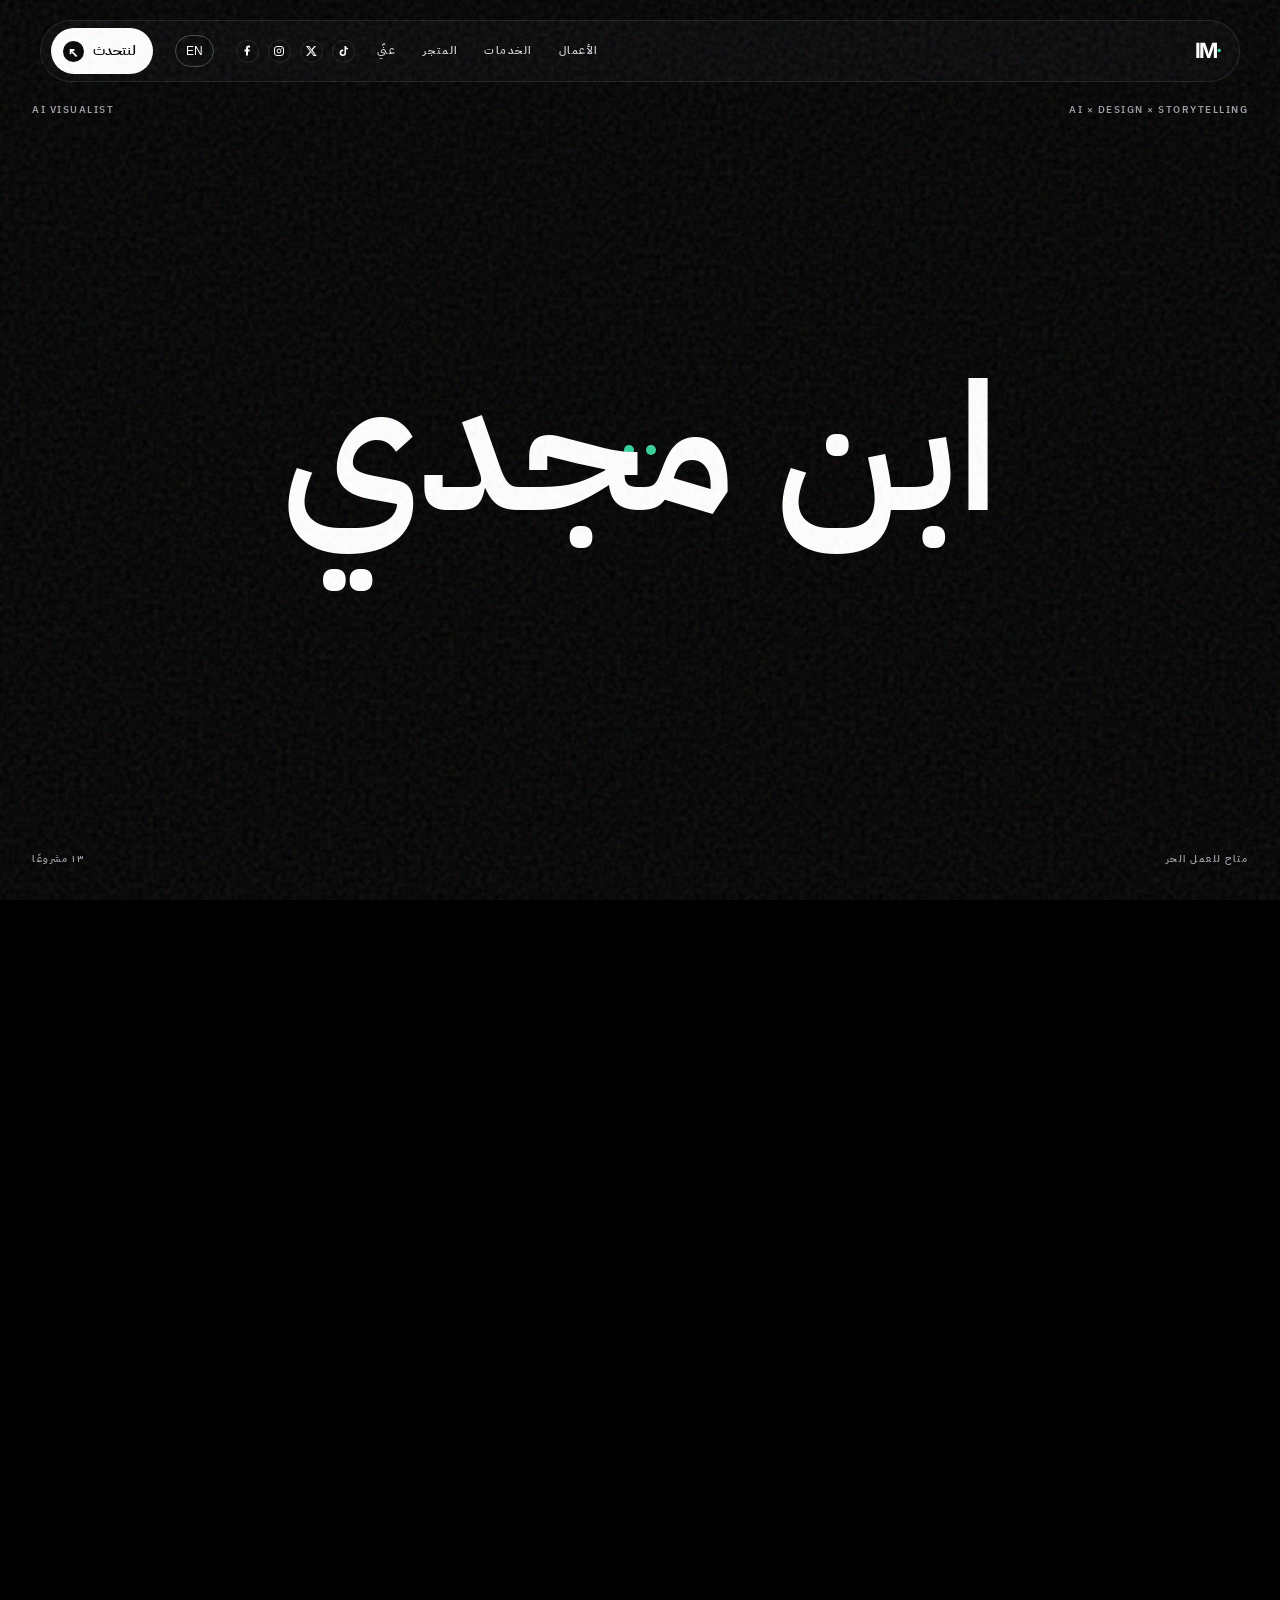
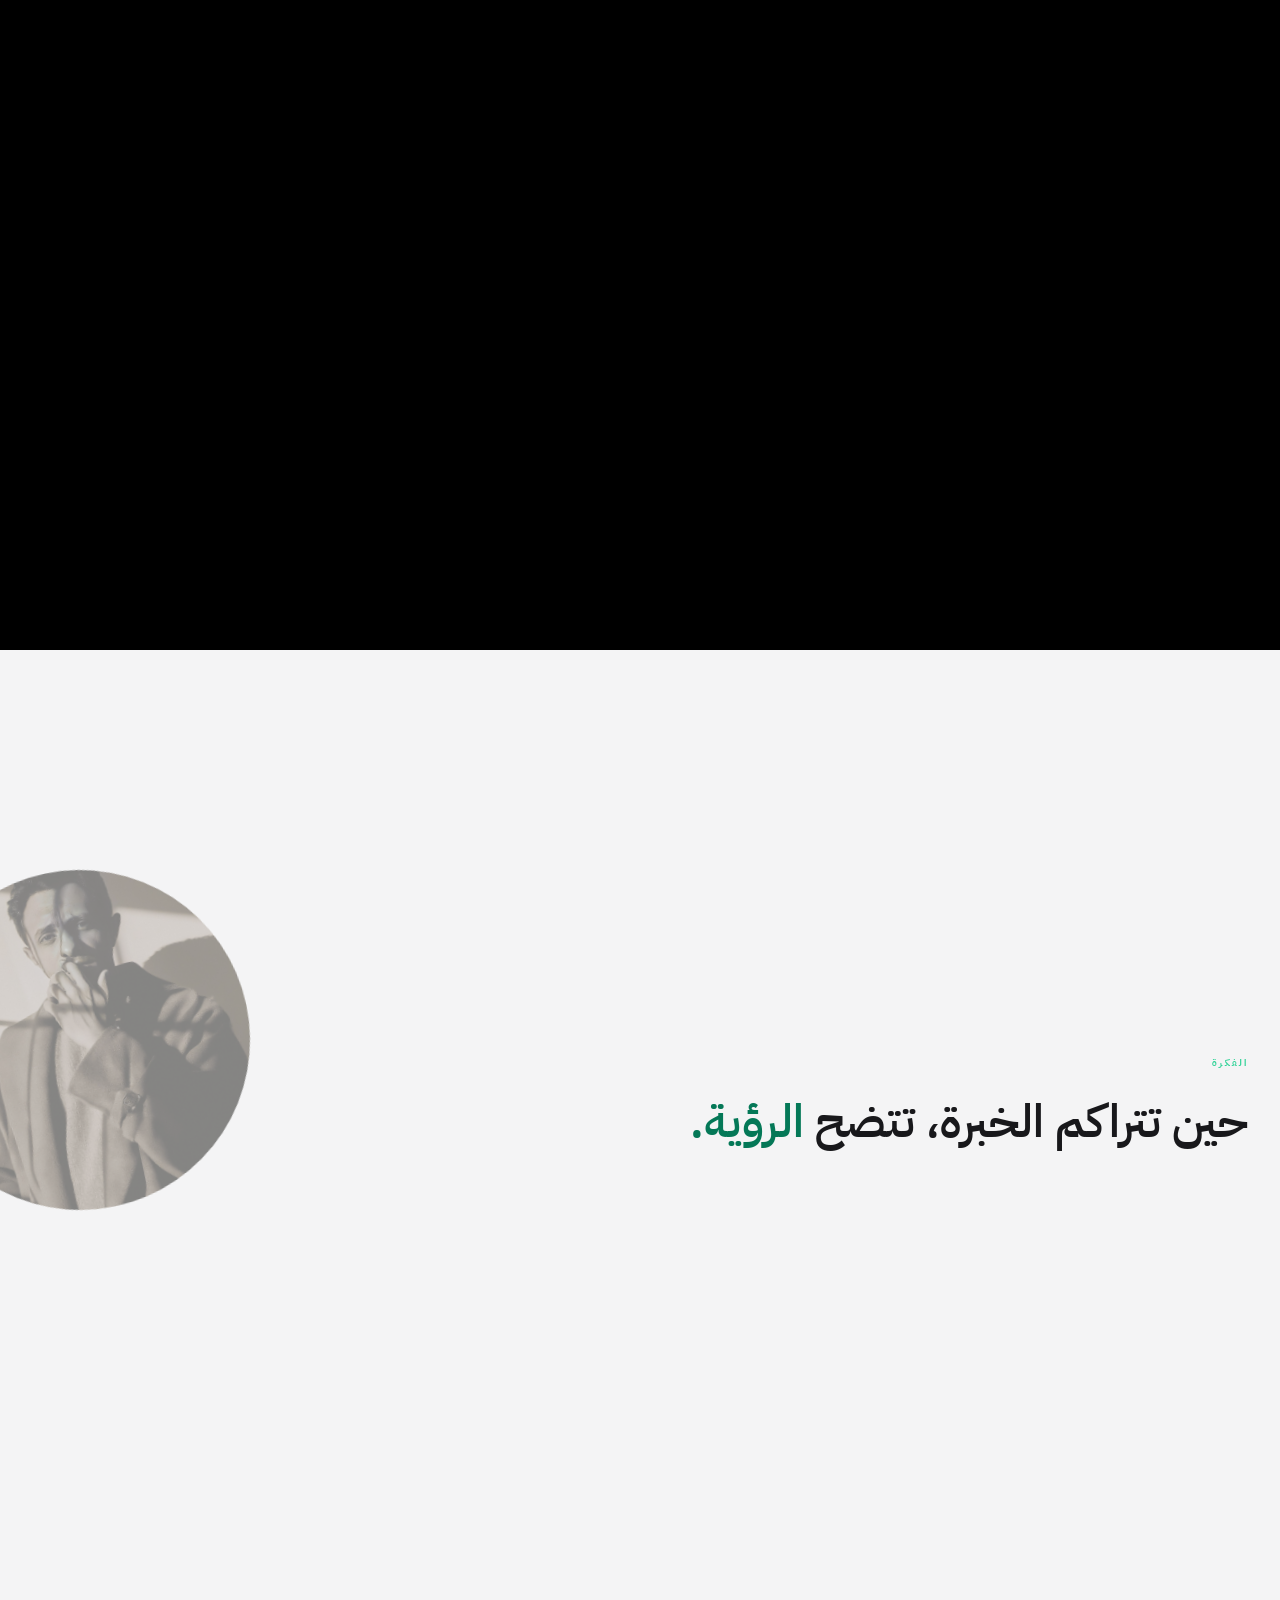
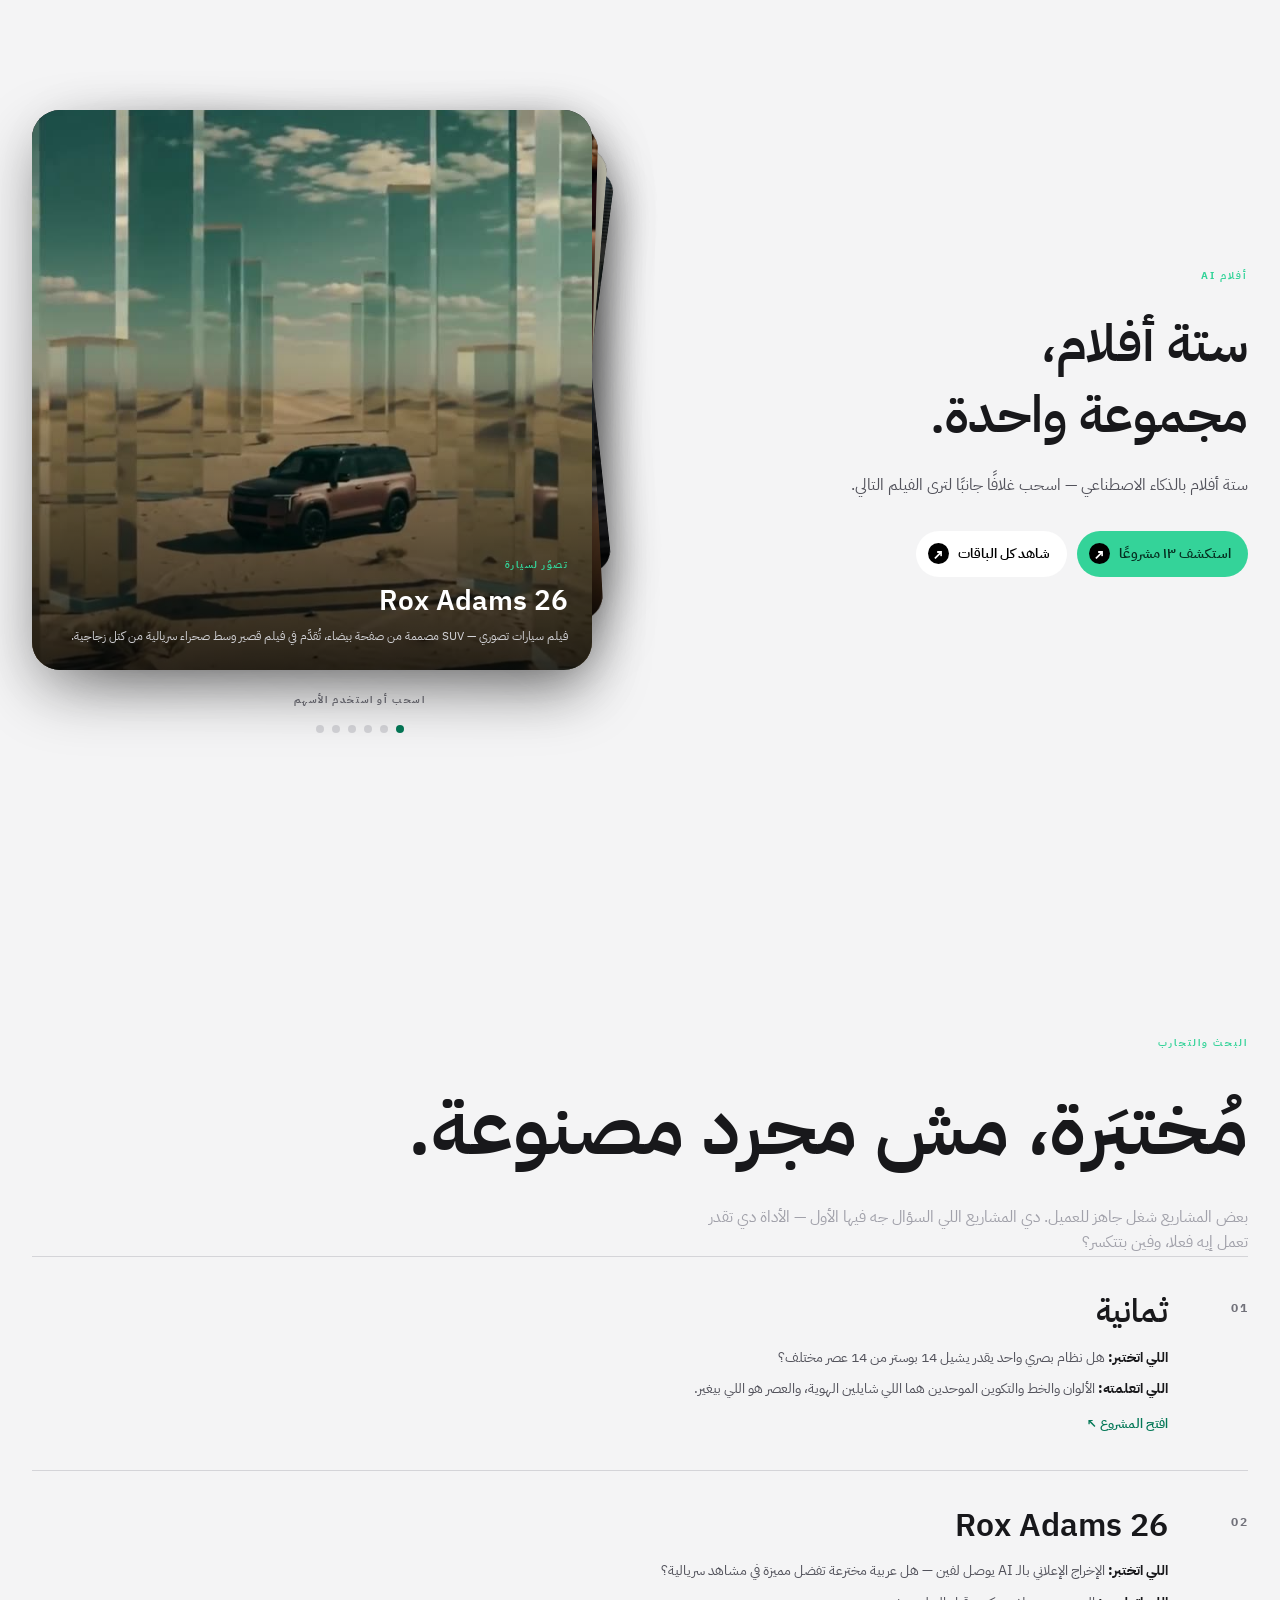
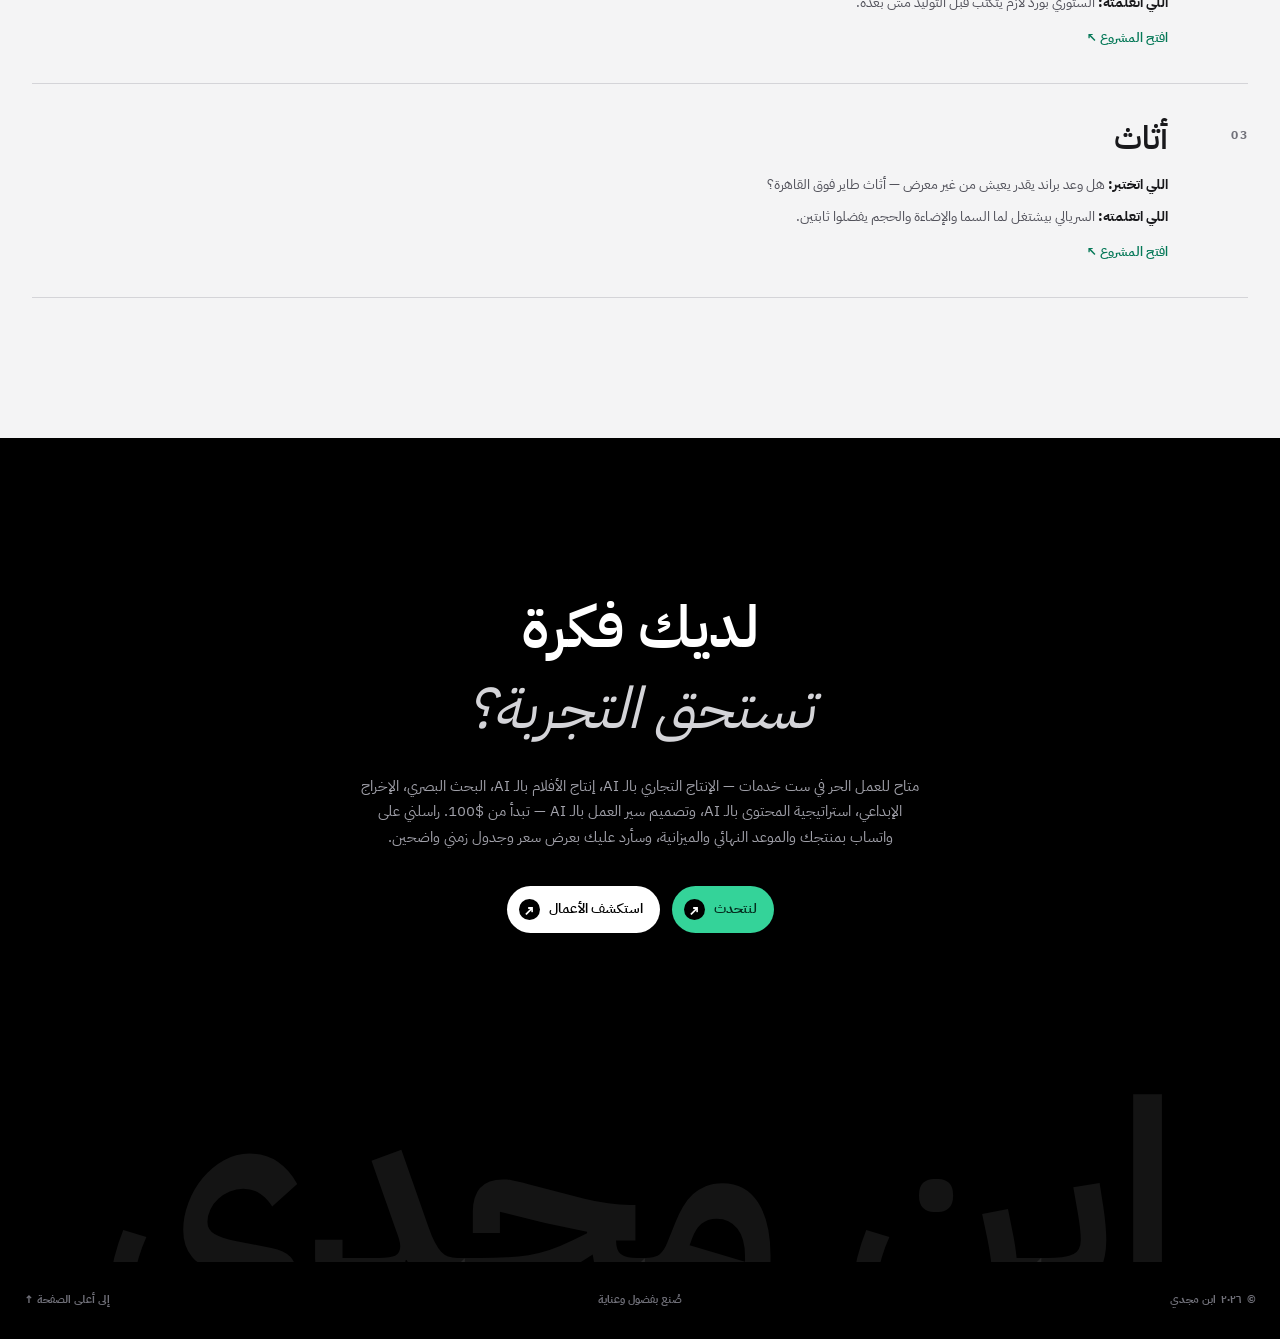
==== commit c5369f58: "Remove intro dialog, statement numerals, and homepage roster" ====
--- a/index-ar.html
+++ b/index-ar.html
@@ -1,3 +1,3 @@
 <!DOCTYPE html>
 
-<html dir="rtl" lang="ar"><head><meta charset="utf-8"/><meta content="width=device-width,initial-scale=1" name="viewport"/><meta content="أعمال ابن مجدي في الذكاء الاصطناعي والبحث البصري وصناعة المحتوى. خبرات متنوعة تجمعها رؤية عملية للإبداع." name="description"/><meta content="index, follow" name="robots"/><meta content="#000000" name="theme-color"/><link href="https://ibn-majdi.github.io/portfolio/index-ar.html" rel="canonical"/><meta content="https://ibn-majdi.github.io/portfolio/index-ar.html" property="og:url"/><meta content="https://ibn-majdi.github.io/portfolio/assets/og-image.jpg" property="og:image"/><link href="assets/favicon.png" rel="icon" type="image/png"/><meta content="website" property="og:type"/><meta content="ابن مجدي | رؤية إبداعية تبدأ بالبحث" property="og:title"/><meta content="أعمال ابن مجدي في الذكاء الاصطناعي والبحث البصري وصناعة المحتوى. خبرات متنوعة تجمعها رؤية عملية للإبداع." property="og:description"/><meta content="summary" name="twitter:card"/><title>ابن مجدي | رؤية إبداعية تبدأ بالبحث</title><link href="https://fonts.googleapis.com" rel="preconnect"/><link crossorigin="" href="https://fonts.gstatic.com" rel="preconnect"/><link href="https://fonts.googleapis.com/css2?family=Inter:wght@300;400;500;600;700&amp;display=swap" rel="stylesheet"/><link href="styles.css" rel="stylesheet"/><script type="application/ld+json">{"@context": "https://schema.org", "@type": "Person", "name": "ابن مجدي", "email": "mailto:ibnmajdi19@gmail.com", "address": {"@type": "PostalAddress", "addressLocality": "Alexandria", "addressCountry": "EG"}, "jobTitle": "صانع محتوى بالذكاء الاصطناعي وباحث بصري", "knowsAbout": ["Generative AI", "Prompt Engineering", "Visual Research", "AI Workflow Design"]}</script><meta content="ar_EG" property="og:locale"/><link href="arabic.css" rel="stylesheet"/><link href="redesign.css" rel="stylesheet"/><link href="index.html" hreflang="en" rel="alternate"/><link href="index-ar.html" hreflang="ar" rel="alternate"/></head><body><a class="skip" href="#main">انتقل إلى المحتوى</a><div class="grain"></div><header><nav><a class="logo" dir="ltr" href="index-ar.html">IM<span>·</span></a><div class="links"><a href="work-ar.html">الأعمال</a><a href="services-ar.html">الخدمات</a><a href="store-ar.html">المتجر</a><a href="info-ar.html">عنّي</a></div><div class="social-mini"><a aria-label="فيسبوك" href="https://www.facebook.com/ibnmajdi19/" rel="noopener noreferrer" target="_blank"><svg aria-hidden="true" focusable="false" viewbox="0 0 24 24"><path d="M14 21v-8h3l.5-4H14V7c0-1.1.3-2 2-2h2V1.4A26 26 0 0 0 15 1c-3 0-5 1.8-5 5v3H7v4h3v8z"></path></svg></a><a aria-label="إنستغرام" href="https://www.instagram.com/ibn.majdi" rel="noopener noreferrer" target="_blank"><svg aria-hidden="true" focusable="false" viewbox="0 0 24 24"><rect fill="none" height="18" rx="5" stroke="currentColor" stroke-width="2" width="18" x="3" y="3"></rect><circle cx="12" cy="12" fill="none" r="4" stroke="currentColor" stroke-width="2"></circle><circle cx="17.5" cy="6.5" r="1.2"></circle></svg></a><a aria-label="X" href="https://x.com/ibnmajdi19" rel="noopener noreferrer" target="_blank"><svg aria-hidden="true" focusable="false" viewbox="0 0 24 24"><path d="M18.9 2H22l-6.8 7.8L23.2 22h-6.3L12 14.6 5.5 22H2.3l7.8-9L2 2h6.5l4.4 6.7L18.9 2zm-1.1 18h1.7L7.5 4H5.7z"></path></svg></a><a aria-label="تيك توك" href="https://www.tiktok.com/@ibnmajdi19" rel="noopener noreferrer" target="_blank"><svg aria-hidden="true" focusable="false" viewbox="0 0 24 24"><path d="M15 2h3c.3 2.4 1.6 3.9 4 4.2v3a8 8 0 0 1-4-1.2v7.6a6.4 6.4 0 1 1-5.5-6.3v3.2a3.2 3.2 0 1 0 2.5 3.1z"></path></svg></a></div><a aria-label="Switch to English" class="language-link" dir="ltr" href="index.html" lang="en">EN</a><a class="pill light" href="info-ar.html#contact">لنتحدث <b>↖</b></a><button aria-expanded="false" aria-label="افتح القائمة" class="menu">☰</button></nav><div class="mobile-links"><a href="index-ar.html">الرئيسية</a><a href="work-ar.html">الأعمال</a><a href="services-ar.html">الخدمات</a><a href="store-ar.html">المتجر</a><a href="info-ar.html">عنّي والتواصل</a><a href="index.html" lang="en">English</a></div></header><dialog aria-label="اختر اللغة واستكشف أعمال ابن مجدي" class="entry-screen" dir="rtl" lang="ar"><img alt="" class="entry-image" fetchpriority="high" src="assets/hero-roses.jpg"/><div class="entry-shade"></div><div class="entry-top"><span>ابن مجدي</span><span>الإسكندرية، مصر</span></div><button aria-label="اكتشف الرؤية" class="entry-button" type="button"><span class="entry-name"><span>ابن</span><span>مجدي<span class="entry-dot">.</span></span></span><span class="entry-action"><span aria-hidden="true" class="entry-circle">↖</span><span>اكتشف الرؤية</span></span></button><div class="entry-bottom"><span>بحث / إبداع / تنظيم</span><span>ابدأ من هنا</span></div><div aria-label="اختر اللغة / Choose language" class="entry-language" dir="ltr" role="group"><button aria-pressed="false" data-language="en" lang="en" type="button">English</button><button aria-pressed="true" data-language="ar" lang="ar" type="button">العربية</button></div></dialog><main class="home-page" id="main"><section class="pt-hero home-hero" id="top"><div class="pt-stage"><img class="pt-img" alt="" src="assets/hero-roses.jpg"/><div class="pt-duo" aria-hidden="true"></div><div class="pt-veil" aria-hidden="true"></div><div class="pt-panel pt-panel-l" aria-hidden="true"></div><div class="pt-panel pt-panel-r" aria-hidden="true"></div><span class="pt-dot pt-dot-a" aria-hidden="true"></span><span class="pt-dot pt-dot-b" aria-hidden="true"></span><div class="pt-title"><h1><span>ابن</span> <span>مجدي</span></h1></div><p class="pt-meta pt-meta-tl">AI VISUALIST</p><p class="pt-meta pt-meta-tr">AI × DESIGN × STORYTELLING</p><p class="pt-meta pt-meta-bl">١٣ مشروعًا</p><p class="pt-meta pt-meta-br">متاح للعمل الحر</p></div></section><section class="pt-statement"><p class="pt-eyebrow reveal">الفكرة</p><p class="pt-statement-text reveal">حين تتراكم الخبرة، تتضح <em>الرؤية.</em></p><p class="pt-index" aria-hidden="true">01</p><div class="pt-orb"><img alt="ابن مجدي" loading="lazy" src="assets/portrait-shadow.jpg"/></div></section><section class="pt-releases" aria-label="Releases"><div class="pt-releases-grid"><div><p class="pt-eyebrow reveal">أفلام AI</p><h2 class="reveal">ستة أفلام،<br/>مجموعة واحدة.</h2><p class="pt-lede reveal">ستة أفلام بالذكاء الاصطناعي — اسحب غلافًا جانبًا لترى الفيلم التالي.</p><div class="pt-releases-actions reveal"><a class="pill accent" href="work-ar.html">استكشف ١٣ مشروعًا <b>↗</b></a><a class="pill light" href="services-ar.html">شاهد كل الباقات <b>↗</b></a></div></div><div class="pt-deck-wrap"><div class="pt-deck" aria-label="مجموعة الأفلام — استخدم الأسهم للتنقل بين الأفلام" role="group" tabindex="0"><article class="pt-card" data-project="rox-adams-26"><img alt="من مشروع Rox Adams 26" loading="lazy" src="assets/work/rox-adams-26/03-poster.jpg"/><div class="pt-card-scrim"></div><div class="pt-card-cap"><span class="pt-card-type">تصوّر لسيارة</span><h3>Rox Adams 26</h3><p>فيلم سيارات تصوري — SUV مصممة من صفحة بيضاء، تُقدَّم في فيلم قصير وسط صحراء سريالية من كتل زجاجية.</p></div></article><article class="pt-card" data-project="podcast"><img alt="من مشروع بودكاست" loading="lazy" src="assets/work/podcast/01-poster.jpg"/><div class="pt-card-scrim"></div><div class="pt-card-cap"><span class="pt-card-type">فيلم بالذكاء الاصطناعي</span><h3>بودكاست</h3><p>مشروع شخصي — فيلم ترويجي بالذكاء الاصطناعي لحلقة بودكاست لصديقة، من بوستر العنوان للخط العربي لمشهد الحوار.</p></div></article><article class="pt-card" data-project="nadek"><img alt="من مشروع Nadek" loading="lazy" src="assets/work/nadek/01-poster.jpg"/><div class="pt-card-scrim"></div><div class="pt-card-cap"><span class="pt-card-type">فيلم بالذكاء الاصطناعي</span><h3>Nadek</h3><p>إعلان تجريبي — فيلم عمودي 17 ثانية لعصير نادك، من رفّ المتجر لجلسة على السطح، بأقل الإمكانيات.</p></div></article><article class="pt-card" data-project="spiro-spathis"><img alt="من مشروع سبيرو سباتس" loading="lazy" src="assets/work/spiro-spathis/01-poster.jpg"/><div class="pt-card-scrim"></div><div class="pt-card-cap"><span class="pt-card-type">فيلم بالذكاء الاصطناعي</span><h3>سبيرو سباتس</h3><p>إعلان تجريبي — فيلم سينمائي قصير لسبيرو سباتس، حول زجاجتها الخضراء الأيقونية وأجواء دافئة بحنين.</p></div></article><article class="pt-card" data-project="carter"><img alt="من مشروع Cartier" loading="lazy" src="carter-poster.jpg"/><div class="pt-card-scrim"></div><div class="pt-card-cap"><span class="pt-card-type">إعلان تجريبي</span><h3>Cartier</h3><p>إعلان تجريبي — فيلم ساعة فاخرة لـ Cartier، قايم على التفاصيل الماكرو: التاج والفولاذ المصقول، داخل مشهد معماري سريالي.</p></div></article><article class="pt-card" data-project="the-village"><img alt="من مشروع THE VILLAGE" loading="lazy" src="assets/work/the-village/01-poster.jpg"/><div class="pt-card-scrim"></div><div class="pt-card-cap"><span class="pt-card-type">فيلم بالذكاء الاصطناعي</span><h3>THE VILLAGE</h3><p>إعلان تجريبي — فيلم من 10 لقطات لكمبوند سكني فاخر: حكاية وصول من البوابة للبيت.</p></div></article></div><p class="pt-hint">اسحب أو استخدم الأسهم</p><div class="pt-dots" aria-hidden="true"></div></div></div></section><section class="pt-roster" aria-label="All projects"><p class="pt-eyebrow reveal">الفهرس</p><h2 class="reveal">كل مشروع،<br/>في قائمة واحدة.</h2><div class="pt-roster-list"><a class="pt-roster-row" href="work-ar.html?project=rox-adams-26"><span class="pt-roster-label">إعلانات</span><span class="pt-roster-name">Rox Adams 26</span><span class="pt-roster-count">فيلم وصور</span></a><a class="pt-roster-row" href="work-ar.html?project=podcast"><span class="pt-roster-label">إعلانات</span><span class="pt-roster-name">بودكاست</span><span class="pt-roster-count">فيلم بالذكاء الاصطناعي</span></a><a class="pt-roster-row" href="work-ar.html?project=nadek"><span class="pt-roster-label">إعلانات</span><span class="pt-roster-name">Nadek</span><span class="pt-roster-count">فيلم بالذكاء الاصطناعي</span></a><a class="pt-roster-row" href="work-ar.html?project=spiro-spathis"><span class="pt-roster-label">إعلانات</span><span class="pt-roster-name">سبيرو سباتس</span><span class="pt-roster-count">فيلم بالذكاء الاصطناعي</span></a><a class="pt-roster-row" href="work-ar.html?project=carter"><span class="pt-roster-label">إعلانات</span><span class="pt-roster-name">Cartier</span><span class="pt-roster-count">فيلم بالذكاء الاصطناعي</span></a><a class="pt-roster-row" href="work-ar.html?project=the-village"><span class="pt-roster-label">إعلانات</span><span class="pt-roster-name">THE VILLAGE</span><span class="pt-roster-count">فيلم بالذكاء الاصطناعي</span></a><a class="pt-roster-row" href="work-ar.html?project=thamanya"><span class="pt-roster-label">تصميمات</span><span class="pt-roster-name">ثمانية</span><span class="pt-roster-count">١٤ صور</span></a><a class="pt-roster-row" href="work-ar.html?project=cap"><span class="pt-roster-label">تصميمات</span><span class="pt-roster-name">Cap by Ibnmajdi</span><span class="pt-roster-count">١٤ صور</span></a><a class="pt-roster-row" href="work-ar.html?project=tank"><span class="pt-roster-label">تصميمات</span><span class="pt-roster-name">Tank</span><span class="pt-roster-count">٩ صور</span></a><a class="pt-roster-row" href="work-ar.html?project=egycloz"><span class="pt-roster-label">تصميمات</span><span class="pt-roster-name">Egycloz</span><span class="pt-roster-count">٨ صور</span></a><a class="pt-roster-row" href="work-ar.html?project=foodiisha"><span class="pt-roster-label">تصميمات</span><span class="pt-roster-name">Foodiisha</span><span class="pt-roster-count">٥ صور</span></a><a class="pt-roster-row" href="work-ar.html?project=athath"><span class="pt-roster-label">تصميمات</span><span class="pt-roster-name">أثاث</span><span class="pt-roster-count">٤ صور</span></a><a class="pt-roster-row" href="work-ar.html?project=method-men"><span class="pt-roster-label">تصميمات</span><span class="pt-roster-name">Method Men</span><span class="pt-roster-count">٧ صور</span></a></div></section><section class="pt-research" aria-label="Research and experiments"><p class="pt-eyebrow reveal">البحث والتجارب</p><h2 class="reveal">مُختبَرة، مش مجرد مصنوعة.</h2><p class="pt-lede reveal">بعض المشاريع شغل جاهز للعميل. دي المشاريع اللي السؤال جه فيها الأول — الأداة دي تقدر تعمل إيه فعلا، وفين بتتكسر؟</p><div class="pt-research-list"><article class="pt-exp-row"><span class="pt-exp-num">01</span><div><h3>ثمانية</h3><p><strong>اللي اتختبر:</strong> هل نظام بصري واحد يقدر يشيل 14 بوستر من 14 عصر مختلف؟</p><p><strong>اللي اتعلمته:</strong> الألوان والخط والتكوين الموحدين هما اللي شايلين الهوية، والعصر هو اللي بيغير.</p><a class="pt-link" href="work-ar.html?project=thamanya">افتح المشروع &nwarr;</a></div></article><article class="pt-exp-row"><span class="pt-exp-num">02</span><div><h3>Rox Adams 26</h3><p><strong>اللي اتختبر:</strong> الإخراج الإعلاني بالـ AI يوصل لفين — هل عربية مخترعة تفضل مميزة في مشاهد سريالية؟</p><p><strong>اللي اتعلمته:</strong> الستوري بورد لازم يتكتب قبل التوليد مش بعده.</p><a class="pt-link" href="work-ar.html?project=rox-adams-26">افتح المشروع &nwarr;</a></div></article><article class="pt-exp-row"><span class="pt-exp-num">03</span><div><h3>أثاث</h3><p><strong>اللي اتختبر:</strong> هل وعد براند يقدر يعيش من غير معرض — أثاث طاير فوق القاهرة؟</p><p><strong>اللي اتعلمته:</strong> السريالي بيشتغل لما السما والإضاءة والحجم يفضلوا ثابتين.</p><a class="pt-link" href="work-ar.html?project=athath">افتح المشروع &nwarr;</a></div></article></div></section></main><section class="pt-close"><h2>لديك فكرة<br/><em>تستحق التجربة؟</em></h2><p>متاح للعمل الحر في ست خدمات — الإنتاج التجاري بالـ AI، إنتاج الأفلام بالـ AI، البحث البصري، الإخراج الإبداعي، استراتيجية المحتوى بالـ AI، وتصميم سير العمل بالـ AI — تبدأ من $100. راسلني على واتساب بمنتجك والموعد النهائي والميزانية، وسأرد عليك بعرض سعر وجدول زمني واضحين.</p><div class="pt-close-actions"><a class="pill accent" href="https://wa.me/201203490148" rel="noopener noreferrer" target="_blank">لنتحدث <b>↗</b></a><a class="pill light" href="work-ar.html">استكشف الأعمال <b>↗</b></a></div></section><div class="pt-wordmark" aria-hidden="true"><span>ابن مجدي</span></div><footer><span>© <span id="year"></span> ابن مجدي</span><span>صُنع بفضول وعناية</span><button class="replay-intro" type="button">العودة إلى البداية ↖</button><a href="#top">إلى أعلى الصفحة ↑</a></footer><script src="script.js"></script><script src="entry.js"></script><script src="locale-ar.js"></script><script src="redesign.js"></script></body></html>
+<html dir="rtl" lang="ar"><head><meta charset="utf-8"/><meta content="width=device-width,initial-scale=1" name="viewport"/><meta content="أعمال ابن مجدي في الذكاء الاصطناعي والبحث البصري وصناعة المحتوى. خبرات متنوعة تجمعها رؤية عملية للإبداع." name="description"/><meta content="index, follow" name="robots"/><meta content="#000000" name="theme-color"/><link href="https://ibn-majdi.github.io/portfolio/index-ar.html" rel="canonical"/><meta content="https://ibn-majdi.github.io/portfolio/index-ar.html" property="og:url"/><meta content="https://ibn-majdi.github.io/portfolio/assets/og-image.jpg" property="og:image"/><link href="assets/favicon.png" rel="icon" type="image/png"/><meta content="website" property="og:type"/><meta content="ابن مجدي | رؤية إبداعية تبدأ بالبحث" property="og:title"/><meta content="أعمال ابن مجدي في الذكاء الاصطناعي والبحث البصري وصناعة المحتوى. خبرات متنوعة تجمعها رؤية عملية للإبداع." property="og:description"/><meta content="summary" name="twitter:card"/><title>ابن مجدي | رؤية إبداعية تبدأ بالبحث</title><link href="https://fonts.googleapis.com" rel="preconnect"/><link crossorigin="" href="https://fonts.gstatic.com" rel="preconnect"/><link href="https://fonts.googleapis.com/css2?family=Inter:wght@300;400;500;600;700&amp;display=swap" rel="stylesheet"/><link href="styles.css" rel="stylesheet"/><script type="application/ld+json">{"@context": "https://schema.org", "@type": "Person", "name": "ابن مجدي", "email": "mailto:ibnmajdi19@gmail.com", "address": {"@type": "PostalAddress", "addressLocality": "Alexandria", "addressCountry": "EG"}, "jobTitle": "صانع محتوى بالذكاء الاصطناعي وباحث بصري", "knowsAbout": ["Generative AI", "Prompt Engineering", "Visual Research", "AI Workflow Design"]}</script><meta content="ar_EG" property="og:locale"/><link href="arabic.css" rel="stylesheet"/><link href="redesign.css" rel="stylesheet"/><link href="index.html" hreflang="en" rel="alternate"/><link href="index-ar.html" hreflang="ar" rel="alternate"/></head><body><a class="skip" href="#main">انتقل إلى المحتوى</a><div class="grain"></div><header><nav><a class="logo" dir="ltr" href="index-ar.html">IM<span>·</span></a><div class="links"><a href="work-ar.html">الأعمال</a><a href="services-ar.html">الخدمات</a><a href="store-ar.html">المتجر</a><a href="info-ar.html">عنّي</a></div><div class="social-mini"><a aria-label="فيسبوك" href="https://www.facebook.com/ibnmajdi19/" rel="noopener noreferrer" target="_blank"><svg aria-hidden="true" focusable="false" viewbox="0 0 24 24"><path d="M14 21v-8h3l.5-4H14V7c0-1.1.3-2 2-2h2V1.4A26 26 0 0 0 15 1c-3 0-5 1.8-5 5v3H7v4h3v8z"></path></svg></a><a aria-label="إنستغرام" href="https://www.instagram.com/ibn.majdi" rel="noopener noreferrer" target="_blank"><svg aria-hidden="true" focusable="false" viewbox="0 0 24 24"><rect fill="none" height="18" rx="5" stroke="currentColor" stroke-width="2" width="18" x="3" y="3"></rect><circle cx="12" cy="12" fill="none" r="4" stroke="currentColor" stroke-width="2"></circle><circle cx="17.5" cy="6.5" r="1.2"></circle></svg></a><a aria-label="X" href="https://x.com/ibnmajdi19" rel="noopener noreferrer" target="_blank"><svg aria-hidden="true" focusable="false" viewbox="0 0 24 24"><path d="M18.9 2H22l-6.8 7.8L23.2 22h-6.3L12 14.6 5.5 22H2.3l7.8-9L2 2h6.5l4.4 6.7L18.9 2zm-1.1 18h1.7L7.5 4H5.7z"></path></svg></a><a aria-label="تيك توك" href="https://www.tiktok.com/@ibnmajdi19" rel="noopener noreferrer" target="_blank"><svg aria-hidden="true" focusable="false" viewbox="0 0 24 24"><path d="M15 2h3c.3 2.4 1.6 3.9 4 4.2v3a8 8 0 0 1-4-1.2v7.6a6.4 6.4 0 1 1-5.5-6.3v3.2a3.2 3.2 0 1 0 2.5 3.1z"></path></svg></a></div><a aria-label="Switch to English" class="language-link" dir="ltr" href="index.html" lang="en">EN</a><a class="pill light" href="info-ar.html#contact">لنتحدث <b>↖</b></a><button aria-expanded="false" aria-label="افتح القائمة" class="menu">☰</button></nav><div class="mobile-links"><a href="index-ar.html">الرئيسية</a><a href="work-ar.html">الأعمال</a><a href="services-ar.html">الخدمات</a><a href="store-ar.html">المتجر</a><a href="info-ar.html">عنّي والتواصل</a><a href="index.html" lang="en">English</a></div></header><main class="home-page" id="main"><section class="pt-hero home-hero" id="top"><div class="pt-stage"><img class="pt-img" alt="" src="assets/hero-roses.jpg"/><div class="pt-duo" aria-hidden="true"></div><div class="pt-veil" aria-hidden="true"></div><div class="pt-panel pt-panel-l" aria-hidden="true"></div><div class="pt-panel pt-panel-r" aria-hidden="true"></div><span class="pt-dot pt-dot-a" aria-hidden="true"></span><span class="pt-dot pt-dot-b" aria-hidden="true"></span><div class="pt-title"><h1><span>ابن</span> <span>مجدي</span></h1></div><p class="pt-meta pt-meta-tl">AI VISUALIST</p><p class="pt-meta pt-meta-tr">AI × DESIGN × STORYTELLING</p><p class="pt-meta pt-meta-bl">١٣ مشروعًا</p><p class="pt-meta pt-meta-br">متاح للعمل الحر</p></div></section><section class="pt-statement"><p class="pt-eyebrow reveal">الفكرة</p><p class="pt-statement-text reveal">حين تتراكم الخبرة، تتضح <em>الرؤية.</em></p><div class="pt-orb"><img alt="ابن مجدي" loading="lazy" src="assets/portrait-shadow.jpg"/></div></section><section class="pt-releases" aria-label="Releases"><div class="pt-releases-grid"><div><p class="pt-eyebrow reveal">أفلام AI</p><h2 class="reveal">ستة أفلام،<br/>مجموعة واحدة.</h2><p class="pt-lede reveal">ستة أفلام بالذكاء الاصطناعي — اسحب غلافًا جانبًا لترى الفيلم التالي.</p><div class="pt-releases-actions reveal"><a class="pill accent" href="work-ar.html">استكشف ١٣ مشروعًا <b>↗</b></a><a class="pill light" href="services-ar.html">شاهد كل الباقات <b>↗</b></a></div></div><div class="pt-deck-wrap"><div class="pt-deck" aria-label="مجموعة الأفلام — استخدم الأسهم للتنقل بين الأفلام" role="group" tabindex="0"><article class="pt-card" data-project="rox-adams-26"><img alt="من مشروع Rox Adams 26" loading="lazy" src="assets/work/rox-adams-26/03-poster.jpg"/><div class="pt-card-scrim"></div><div class="pt-card-cap"><span class="pt-card-type">تصوّر لسيارة</span><h3>Rox Adams 26</h3><p>فيلم سيارات تصوري — SUV مصممة من صفحة بيضاء، تُقدَّم في فيلم قصير وسط صحراء سريالية من كتل زجاجية.</p></div></article><article class="pt-card" data-project="podcast"><img alt="من مشروع بودكاست" loading="lazy" src="assets/work/podcast/01-poster.jpg"/><div class="pt-card-scrim"></div><div class="pt-card-cap"><span class="pt-card-type">فيلم بالذكاء الاصطناعي</span><h3>بودكاست</h3><p>مشروع شخصي — فيلم ترويجي بالذكاء الاصطناعي لحلقة بودكاست لصديقة، من بوستر العنوان للخط العربي لمشهد الحوار.</p></div></article><article class="pt-card" data-project="nadek"><img alt="من مشروع Nadek" loading="lazy" src="assets/work/nadek/01-poster.jpg"/><div class="pt-card-scrim"></div><div class="pt-card-cap"><span class="pt-card-type">فيلم بالذكاء الاصطناعي</span><h3>Nadek</h3><p>إعلان تجريبي — فيلم عمودي 17 ثانية لعصير نادك، من رفّ المتجر لجلسة على السطح، بأقل الإمكانيات.</p></div></article><article class="pt-card" data-project="spiro-spathis"><img alt="من مشروع سبيرو سباتس" loading="lazy" src="assets/work/spiro-spathis/01-poster.jpg"/><div class="pt-card-scrim"></div><div class="pt-card-cap"><span class="pt-card-type">فيلم بالذكاء الاصطناعي</span><h3>سبيرو سباتس</h3><p>إعلان تجريبي — فيلم سينمائي قصير لسبيرو سباتس، حول زجاجتها الخضراء الأيقونية وأجواء دافئة بحنين.</p></div></article><article class="pt-card" data-project="carter"><img alt="من مشروع Cartier" loading="lazy" src="carter-poster.jpg"/><div class="pt-card-scrim"></div><div class="pt-card-cap"><span class="pt-card-type">إعلان تجريبي</span><h3>Cartier</h3><p>إعلان تجريبي — فيلم ساعة فاخرة لـ Cartier، قايم على التفاصيل الماكرو: التاج والفولاذ المصقول، داخل مشهد معماري سريالي.</p></div></article><article class="pt-card" data-project="the-village"><img alt="من مشروع THE VILLAGE" loading="lazy" src="assets/work/the-village/01-poster.jpg"/><div class="pt-card-scrim"></div><div class="pt-card-cap"><span class="pt-card-type">فيلم بالذكاء الاصطناعي</span><h3>THE VILLAGE</h3><p>إعلان تجريبي — فيلم من 10 لقطات لكمبوند سكني فاخر: حكاية وصول من البوابة للبيت.</p></div></article></div><p class="pt-hint">اسحب أو استخدم الأسهم</p><div class="pt-dots" aria-hidden="true"></div></div></div></section><section class="pt-research" aria-label="Research and experiments"><p class="pt-eyebrow reveal">البحث والتجارب</p><h2 class="reveal">مُختبَرة، مش مجرد مصنوعة.</h2><p class="pt-lede reveal">بعض المشاريع شغل جاهز للعميل. دي المشاريع اللي السؤال جه فيها الأول — الأداة دي تقدر تعمل إيه فعلا، وفين بتتكسر؟</p><div class="pt-research-list"><article class="pt-exp-row"><span class="pt-exp-num">01</span><div><h3>ثمانية</h3><p><strong>اللي اتختبر:</strong> هل نظام بصري واحد يقدر يشيل 14 بوستر من 14 عصر مختلف؟</p><p><strong>اللي اتعلمته:</strong> الألوان والخط والتكوين الموحدين هما اللي شايلين الهوية، والعصر هو اللي بيغير.</p><a class="pt-link" href="work-ar.html?project=thamanya">افتح المشروع &nwarr;</a></div></article><article class="pt-exp-row"><span class="pt-exp-num">02</span><div><h3>Rox Adams 26</h3><p><strong>اللي اتختبر:</strong> الإخراج الإعلاني بالـ AI يوصل لفين — هل عربية مخترعة تفضل مميزة في مشاهد سريالية؟</p><p><strong>اللي اتعلمته:</strong> الستوري بورد لازم يتكتب قبل التوليد مش بعده.</p><a class="pt-link" href="work-ar.html?project=rox-adams-26">افتح المشروع &nwarr;</a></div></article><article class="pt-exp-row"><span class="pt-exp-num">03</span><div><h3>أثاث</h3><p><strong>اللي اتختبر:</strong> هل وعد براند يقدر يعيش من غير معرض — أثاث طاير فوق القاهرة؟</p><p><strong>اللي اتعلمته:</strong> السريالي بيشتغل لما السما والإضاءة والحجم يفضلوا ثابتين.</p><a class="pt-link" href="work-ar.html?project=athath">افتح المشروع &nwarr;</a></div></article></div></section></main><section class="pt-close"><h2>لديك فكرة<br/><em>تستحق التجربة؟</em></h2><p>متاح للعمل الحر في ست خدمات — الإنتاج التجاري بالـ AI، إنتاج الأفلام بالـ AI، البحث البصري، الإخراج الإبداعي، استراتيجية المحتوى بالـ AI، وتصميم سير العمل بالـ AI — تبدأ من $100. راسلني على واتساب بمنتجك والموعد النهائي والميزانية، وسأرد عليك بعرض سعر وجدول زمني واضحين.</p><div class="pt-close-actions"><a class="pill accent" href="https://wa.me/201203490148" rel="noopener noreferrer" target="_blank">لنتحدث <b>↗</b></a><a class="pill light" href="work-ar.html">استكشف الأعمال <b>↗</b></a></div></section><div class="pt-wordmark" aria-hidden="true"><span>ابن مجدي</span></div><footer><span>© <span id="year"></span> ابن مجدي</span><span>صُنع بفضول وعناية</span><a href="#top">إلى أعلى الصفحة ↑</a></footer><script src="script.js"></script><script src="locale-ar.js"></script><script src="redesign.js"></script></body></html>
--- a/styles.css
+++ b/styles.css
@@ -2,10 +2,10 @@
 @media(max-width:850px){nav{gap:18px}.social-mini{display:flex;gap:9px}}.bento-heading .label{margin:0}.viewer-open{overflow:hidden}.project-viewer{padding:28px;width:min(1150px,calc(100vw - 40px));max-height:calc(100vh - 40px);max-height:calc(100dvh - 40px);overflow-y:auto;-webkit-overflow-scrolling:touch;border:1px solid var(--border);border-radius:28px;background:#111113;color:var(--white);box-shadow:0 25px 90px #0009;overscroll-behavior:contain}.project-viewer::backdrop{background:#000d;backdrop-filter:blur(12px)}.project-viewer[open]{animation:viewer-in .25s ease-out}.viewer-head{display:flex;align-items:center;justify-content:space-between;gap:20px}.viewer-head .label{margin-bottom:8px}.viewer-head h2{font-size:32px;letter-spacing:-.05em}.viewer-close, .viewer-toolbar button{font:inherit;color:#fff;background:#ffffff0d;border:1px solid #ffffff26;border-radius:50%;width:44px;height:44px;cursor:pointer;flex-shrink:0}.viewer-close:hover, .viewer-toolbar button:not(:disabled):hover{border-color:var(--accent);color:var(--accent)}#viewer-description{font-size:12px;color:var(--sub);max-width:760px;margin:16px 0 22px}.viewer-loading{position:absolute;top:50%;left:50%;transform:translate(-50%,-50%);z-index:1;color:var(--accent);font-size:12px;pointer-events:none;display:none}.viewer-stage[aria-busy=true] .viewer-loading{display:block;animation:gallery-pulse .8s infinite alternate}.viewer-error{font-size:13px;color:var(--sub);padding:0 20px 20px}.viewer-error a{color:var(--accent)}.viewer-toolbar{display:flex;align-items:center;justify-content:center;gap:24px;margin-top:18px}.viewer-count{font-size:11px;letter-spacing:.15em;min-width:70px;text-align:center;color:var(--sub)}.viewer-toolbar button:disabled{opacity:.25;cursor:default}.project-viewer button:focus-visible{outline:2px solid var(--accent);outline-offset:3px}.project-viewer [hidden]{display:none!important}
 @keyframes gallery-pulse{to{opacity:.35}}@keyframes viewer-in{from{opacity:0;transform:translateY(12px)}to{opacity:1;transform:none}}
 @media(max-width:540px){.project-viewer{padding:18px;width:calc(100vw - 16px);max-height:calc(100vh - 16px);max-height:calc(100dvh - 16px);border-radius:24px}.viewer-head h2{font-size:27px}.viewer-head .label{font-size:9px}.viewer-close{width:42px;height:42px}.gallery-end .pill{white-space:nowrap}}
-@media(prefers-reduced-motion:reduce){.project-viewer[open], .viewer-loading{animation:none}}/* HOME: image-led entry, centered hero and portfolio bento */.entry-open{overflow:hidden}.entry-screen{position:fixed;inset:0;width:100%;height:100%;max-width:none;max-height:none;margin:0;padding:0;border:0;background:var(--black);color:#fff;overflow:hidden;isolation:isolate}.entry-screen::backdrop{background:#000}.entry-image{position:absolute;right:0;top:0;width:72%;height:100%;object-fit:cover;object-position:center 35%;opacity:.85;animation:entry-image-in 1.6s cubic-bezier(.16,1,.3,1) both}.entry-shade{position:absolute;inset:0;background:linear-gradient(90deg,#050505 0%,#050505e6 22%,#05050566 58%,#0001),linear-gradient(0deg,#0008,transparent 35%)}.entry-top, .entry-bottom{position:absolute;left:5%;right:5%;display:flex;justify-content:space-between;gap:20px;font-size:9px;letter-spacing:.18em;color:#ffffffa6}.entry-top{top:35px}.entry-bottom{bottom:35px}.entry-top span:first-child{color:var(--accent)}.entry-button{position:absolute;top:50%;left:8%;transform:translate(var(--entry-x,0px),calc(-50% + var(--entry-y,0px)));text-align:left;background:none;color:#fff;border:0;padding:0;cursor:pointer;transition:transform .8s cubic-bezier(.16,1,.3,1);font-family:var(--font)}.entry-name{display:flex;flex-direction:column;font-size:clamp(88px,14vw,220px);font-weight:600;letter-spacing:-.075em;line-height:.83}.entry-name>span{display:block;animation:entry-type-in 1.1s cubic-bezier(.16,1,.3,1) both}.entry-name>span:last-child{animation-delay:.08s}.entry-dot{color:var(--accent)}.entry-action{display:flex;align-items:center;gap:17px;margin-top:38px;font-size:10px;font-weight:500;letter-spacing:.18em}.entry-circle{display:grid;place-items:center;width:52px;height:52px;border:1px solid #ffffff4d;border-radius:50%;font-size:24px;letter-spacing:0;transition:.45s cubic-bezier(.34,1.56,.64,1);animation:entry-breathe 3s ease-in-out infinite}.entry-button:hover .entry-circle, .entry-button:focus-visible .entry-circle{background:var(--accent);color:#000;border-color:var(--accent);transform:rotate(45deg);animation:none}.entry-button:focus-visible{outline:none}.entry-button:focus-visible .entry-circle{outline:2px solid var(--accent);outline-offset:5px}.entry-leaving{animation:entry-away .65s cubic-bezier(.76,0,.24,1) forwards}.entry-leaving .entry-image{animation:none;transform:scale(1.04);transition:.65s}.entry-leaving .entry-button{opacity:0;transition:opacity .3s}.home-hero{position:relative;overflow:hidden;text-align:center;padding:175px 24px 50px;min-height:740px;display:flex;flex-direction:column;justify-content:center;align-items:center}.home-hero h1{font-size:clamp(54px,6.7vw,98px);font-weight:600;line-height:1.04;letter-spacing:-.065em;margin:0}.home-hero h1 i{position:relative;font-style:normal;white-space:nowrap}.home-hero h1 i:after{content:"";position:absolute;bottom:.05em;left:0;right:0;height:.13em;border-radius:4px;background:var(--accent);z-index:-1;transform:rotate(-1.5deg);opacity:.8}.home-method .label{font-size:8px;margin:0 0 42px}.home-mini .label{font-size:8px;margin:0 0 22px}.home-link-tile .label{font-size:8px;margin:0 0 15px}.home-section-heading .label{margin-bottom:17px}.home-identity p:not(.label){font-size:13px;color:#71717a}.replay-intro{border:0;padding:0;background:none;font:inherit;color:inherit;letter-spacing:inherit;cursor:pointer}.replay-intro:hover{color:var(--accent)}
-@keyframes entry-image-in{from{transform:scale(1.08);opacity:.2}to{transform:scale(1);opacity:.85}}@keyframes entry-type-in{from{transform:translateY(35px);opacity:0}to{transform:none;opacity:1}}@keyframes entry-breathe{50%{box-shadow:0 0 0 9px #ffffff08}}@keyframes entry-away{to{opacity:0;transform:translateY(-4%)}}
-@media(max-width:850px){.home-hero{padding-top:140px;min-height:680px}.home-hero h1{font-size:clamp(46px,8vw,70px)}.entry-name{font-size:clamp(100px,19vw,170px)}}
-@media(max-width:540px){.entry-image{width:100%;object-position:58% 30%;opacity:.8}.entry-shade{background:linear-gradient(0deg,#000d 0%,#0008 40%,#0001 85%)}.entry-button{left:9%;top:auto;bottom:16%;transform:translate(var(--entry-x,0px),var(--entry-y,0px))}.entry-name{font-size:clamp(88px,27vw,145px)}.entry-action{margin-top:28px;gap:14px;font-size:8px}.entry-circle{width:44px;height:44px;font-size:21px}.entry-top{top:25px;left:8%;right:8%;font-size:7px;letter-spacing:.12em}.entry-bottom{bottom:25px;left:8%;right:8%;font-size:6px;letter-spacing:.08em}.entry-bottom span:last-child{display:none}.home-hero{min-height:655px;padding:130px 24px 40px}.home-hero h1{font-size:clamp(40px,10.8vw,56px)}.home-actions .pill{font-size:11px}.home-identity .label{margin-bottom:20px}}
-@media(prefers-reduced-motion:reduce){.entry-screen, .entry-image, .entry-name>span, .entry-circle{animation:none!important}.entry-leaving{opacity:0}.entry-button{transform:translate(0,-50%)}.entry-image{opacity:.85}@media(max-width:540px){.entry-button{transform:none}}}.replay-intro{display:none}.intro-ready .replay-intro{display:inline-block}.viewer-role{display:flex;align-items:baseline;gap:10px;margin:-8px 0 22px;font-size:12px;color:var(--sub);max-width:760px}.viewer-role-label{font-size:9px;font-weight:700;letter-spacing:.18em;color:var(--accent);flex-shrink:0}.viewer-case{margin-top:24px;padding-top:22px;border-top:1px solid var(--border)}.viewer-case h3{margin:0 0 16px;font-size:21px;letter-spacing:-.03em}.case-grid{display:grid;grid-template-columns:repeat(auto-fit,minmax(230px,1fr));gap:18px}.case-grid h4{margin:0 0 7px;font-size:10px;font-weight:700;letter-spacing:.18em;text-transform:uppercase;color:var(--accent)}.case-grid p{margin:0;font-size:13px;line-height:1.75;color:var(--sub)}/* TiltedCard grid + card-deck viewer */.deck-stage{position:relative;margin-top:16px;padding-top:52px}.deck{position:relative;height:min(54vh,540px);perspective:1000px}.dcard{position:absolute;inset:0;border-radius:22px;overflow:hidden;background:#F4F4F5;border:1px solid var(--border);transition:transform .45s cubic-bezier(.16,1,.3,1),opacity .45s,filter .45s}.dcard img, .dcard video{display:block;width:100%;height:100%;object-fit:cover}.dcard.active img, .dcard.active video{object-fit:contain}.dcard.behind1{transform:scale(.94) translateY(-24px);opacity:.7;filter:brightness(.55);z-index:1;pointer-events:none}.dcard.behind2{transform:scale(.88) translateY(-46px);opacity:.4;filter:brightness(.35);pointer-events:none}.dcard.active{z-index:3;cursor:grab;touch-action:pan-y}.dcard.dragging{transition:none;cursor:grabbing}.dcard .play-badge{position:absolute;top:50%;left:50%;transform:translate(-50%,-50%);width:64px;height:64px;border-radius:50%;background:rgba(10,10,10,.6);backdrop-filter:blur(8px);border:1px solid rgba(255,255,255,.2);color:#fff;display:grid;place-items:center;cursor:pointer;z-index:2}.deck-hint{margin:12px 0 0;text-align:center;font-size:9px;letter-spacing:.2em;color:var(--muted)}.deck-stage .viewer-error{margin-top:12px}.deck-stage .viewer-loading{top:40%}.project-viewer #viewer-description{margin:16px 0 0}.project-viewer .viewer-role{margin:10px 0 0}
+@media(prefers-reduced-motion:reduce){.project-viewer[open], .viewer-loading{animation:none}}/* HOME: centered hero */.home-hero{position:relative;overflow:hidden;text-align:center;padding:175px 24px 50px;min-height:740px;display:flex;flex-direction:column;justify-content:center;align-items:center}.home-hero h1{font-size:clamp(54px,6.7vw,98px);font-weight:600;line-height:1.04;letter-spacing:-.065em;margin:0}.home-hero h1 i{position:relative;font-style:normal;white-space:nowrap}.home-hero h1 i:after{content:"";position:absolute;bottom:.05em;left:0;right:0;height:.13em;border-radius:4px;background:var(--accent);z-index:-1;transform:rotate(-1.5deg);opacity:.8}.home-method .label{font-size:8px;margin:0 0 42px}.home-mini .label{font-size:8px;margin:0 0 22px}.home-link-tile .label{font-size:8px;margin:0 0 15px}.home-section-heading .label{margin-bottom:17px}.home-identity p:not(.label){font-size:13px;color:#71717a}
+
+@media(max-width:850px){.home-hero{padding-top:140px;min-height:680px}.home-hero h1{font-size:clamp(46px,8vw,70px)}}
+@media(max-width:540px){.home-hero{min-height:655px;padding:130px 24px 40px}.home-hero h1{font-size:clamp(40px,10.8vw,56px)}.home-actions .pill{font-size:11px}.home-identity .label{margin-bottom:20px}}
+.viewer-role{display:flex;align-items:baseline;gap:10px;margin:-8px 0 22px;font-size:12px;color:var(--sub);max-width:760px}.viewer-role-label{font-size:9px;font-weight:700;letter-spacing:.18em;color:var(--accent);flex-shrink:0}.viewer-case{margin-top:24px;padding-top:22px;border-top:1px solid var(--border)}.viewer-case h3{margin:0 0 16px;font-size:21px;letter-spacing:-.03em}.case-grid{display:grid;grid-template-columns:repeat(auto-fit,minmax(230px,1fr));gap:18px}.case-grid h4{margin:0 0 7px;font-size:10px;font-weight:700;letter-spacing:.18em;text-transform:uppercase;color:var(--accent)}.case-grid p{margin:0;font-size:13px;line-height:1.75;color:var(--sub)}/* TiltedCard grid + card-deck viewer */.deck-stage{position:relative;margin-top:16px;padding-top:52px}.deck{position:relative;height:min(54vh,540px);perspective:1000px}.dcard{position:absolute;inset:0;border-radius:22px;overflow:hidden;background:#F4F4F5;border:1px solid var(--border);transition:transform .45s cubic-bezier(.16,1,.3,1),opacity .45s,filter .45s}.dcard img, .dcard video{display:block;width:100%;height:100%;object-fit:cover}.dcard.active img, .dcard.active video{object-fit:contain}.dcard.behind1{transform:scale(.94) translateY(-24px);opacity:.7;filter:brightness(.55);z-index:1;pointer-events:none}.dcard.behind2{transform:scale(.88) translateY(-46px);opacity:.4;filter:brightness(.35);pointer-events:none}.dcard.active{z-index:3;cursor:grab;touch-action:pan-y}.dcard.dragging{transition:none;cursor:grabbing}.dcard .play-badge{position:absolute;top:50%;left:50%;transform:translate(-50%,-50%);width:64px;height:64px;border-radius:50%;background:rgba(10,10,10,.6);backdrop-filter:blur(8px);border:1px solid rgba(255,255,255,.2);color:#fff;display:grid;place-items:center;cursor:pointer;z-index:2}.deck-hint{margin:12px 0 0;text-align:center;font-size:9px;letter-spacing:.2em;color:var(--muted)}.deck-stage .viewer-error{margin-top:12px}.deck-stage .viewer-loading{top:40%}.project-viewer #viewer-description{margin:16px 0 0}.project-viewer .viewer-role{margin:10px 0 0}
 @media(max-width:540px){.deck{height:44vh}.deck-stage{padding-top:40px}}/* Portrait videos (reels): deck takes the video's portrait size instead of the wide box */.deck{margin-inline:auto;transition:width .45s cubic-bezier(.16,1,.3,1)}.deck.portrait{height:min(60vh,560px)}
 @media(max-width:540px){.deck.portrait{height:54vh}}
--- a/arabic.css
+++ b/arabic.css
@@ -2,7 +2,7 @@
 @font-face{font-family:'IBM Plex Sans Arabic';font-style:normal;font-weight:400;font-display:swap;src:url('assets/fonts/ibm-plex-arabic-400.ttf') format('truetype')}
 @font-face{font-family:'IBM Plex Sans Arabic';font-style:normal;font-weight:500;font-display:swap;src:url('assets/fonts/ibm-plex-arabic-500.ttf') format('truetype')}
 @font-face{font-family:'IBM Plex Sans Arabic';font-style:normal;font-weight:600;font-display:swap;src:url('assets/fonts/ibm-plex-arabic-600.ttf') format('truetype')}
-@font-face{font-family:'IBM Plex Sans Arabic';font-style:normal;font-weight:700;font-display:swap;src:url('assets/fonts/ibm-plex-arabic-700.ttf') format('truetype')}:root{--font:'IBM Plex Sans Arabic',Tahoma,Arial,sans-serif}body{line-height:1.9}h1, h2, h3, h4, .label, .pill, .entry-top, .entry-bottom, .entry-name, .entry-action, .viewer-count, footer{letter-spacing:0!important}h1, h2, h3, h4{line-height:1.4!important}button, input, textarea{font-family:var(--font)}.logo{direction:ltr;font-family:Inter,Arial,sans-serif;margin-right:0;margin-left:auto;letter-spacing:-.1em}nav{padding:0 19px 0 10px;gap:22px}.links{font-size:14px}.pill{font-size:14px;padding:10px 17px 10px 12px}.menu{font-family:Arial,sans-serif}.social-mini{direction:ltr}.label{font-size:13px}.home-hero h1{font-size:clamp(48px,6vw,84px)}.home-hero h1 i{white-space:normal}.home-hero h1 i:after{height:.07em;bottom:.22em}.home-method .label{font-size:12px;margin-bottom:30px}.home-mini .label{font-size:12px}.home-link-tile .label{font-size:12px}.home-identity p:not(.label){font-size:16px}.viewer-head h2{font-size:30px;unicode-bidi:plaintext}#viewer-description{font-size:16px;max-width:850px}.viewer-count{font-size:13px;min-width:80px}.viewer-loading{font-size:15px}.viewer-error{font-size:15px}.contact-card>p:not(.label){font-size:17px}footer{font-size:11px;gap:16px}footer>span:first-child{display:flex;gap:5px;align-items:center}.skip{left:auto;right:16px}/* Mirror the corner icons in the existing compact desktop information cards. */
+@font-face{font-family:'IBM Plex Sans Arabic';font-style:normal;font-weight:700;font-display:swap;src:url('assets/fonts/ibm-plex-arabic-700.ttf') format('truetype')}:root{--font:'IBM Plex Sans Arabic',Tahoma,Arial,sans-serif}body{line-height:1.9}h1, h2, h3, h4, .label, .pill, .viewer-count, footer{letter-spacing:0!important}h1, h2, h3, h4{line-height:1.4!important}button, input, textarea{font-family:var(--font)}.logo{direction:ltr;font-family:Inter,Arial,sans-serif;margin-right:0;margin-left:auto;letter-spacing:-.1em}nav{padding:0 19px 0 10px;gap:22px}.links{font-size:14px}.pill{font-size:14px;padding:10px 17px 10px 12px}.menu{font-family:Arial,sans-serif}.social-mini{direction:ltr}.label{font-size:13px}.home-hero h1{font-size:clamp(48px,6vw,84px)}.home-hero h1 i{white-space:normal}.home-hero h1 i:after{height:.07em;bottom:.22em}.home-method .label{font-size:12px;margin-bottom:30px}.home-mini .label{font-size:12px}.home-link-tile .label{font-size:12px}.home-identity p:not(.label){font-size:16px}.viewer-head h2{font-size:30px;unicode-bidi:plaintext}#viewer-description{font-size:16px;max-width:850px}.viewer-count{font-size:13px;min-width:80px}.viewer-loading{font-size:15px}.viewer-error{font-size:15px}.contact-card>p:not(.label){font-size:17px}footer{font-size:11px;gap:16px}footer>span:first-child{display:flex;gap:5px;align-items:center}.skip{left:auto;right:16px}/* Mirror the corner icons in the existing compact desktop information cards. */
 @media(max-width:1200px){nav{gap:18px}}
 @media(max-width:850px){nav{gap:12px}.links{font-size:13px}.home-hero{padding-top:145px;min-height:760px}.home-hero h1{font-size:clamp(39px,7vw,64px)}.home-identity p:not(.label){font-size:15px}}
 @media(max-width:540px){.home-hero{min-height:730px;padding:140px 24px 45px}.home-hero h1{font-size:clamp(35px,9vw,48px)}.home-actions .pill{font-size:13px}.viewer-head h2{font-size:25px}#viewer-description{font-size:14px;line-height:1.8}.contact-card>p:not(.label){font-size:15px}footer{font-size:10px;line-height:1.8}}.viewer-head h2{direction:rtl;text-align:right;unicode-bidi:isolate}.links{color:#d4d4d8}.viewer-role-label, .case-grid h4, .viewer-case h3{letter-spacing:0!important}.case-grid h4{text-transform:none}.viewer-case h3{font-size:24px}.viewer-role{font-size:14px}.case-grid p{font-size:14px;line-height:1.9}.deck-hint{letter-spacing:0!important}
--- a/redesign.css
+++ b/redesign.css
@@ -87,7 +87,6 @@
 .pt-statement-text{position:relative;z-index:1;font-size:clamp(24px,3.6vw,52px);font-weight:600;line-height:1.15;letter-spacing:-.03em;max-width:22ch;margin:0}
 [dir="rtl"] .pt-statement-text{letter-spacing:0}
 .pt-statement-text em{font-style:normal;color:var(--emerald)}
-.pt-index{position:relative;z-index:1;margin:56px 0 0;font-size:clamp(110px,17vw,210px);font-weight:600;line-height:1;color:transparent;-webkit-text-stroke:1px #d4d4d8}
 .pt-orb{position:absolute;inset-inline-end:-90px;top:50%;width:340px;height:340px;margin-top:-170px;border-radius:50%;overflow:hidden;opacity:.5;will-change:transform}
 .pt-orb img{width:100%;height:100%;object-fit:cover;display:block}
 
@@ -118,20 +117,7 @@
 .pt-dots button{width:8px;height:8px;border-radius:50%;border:0;background:#d4d4d8;padding:0;cursor:pointer}
 .pt-dots button[aria-current="true"]{background:var(--emerald)}
 
-/* ============================================================
-   ROSTER
-   ============================================================ */
-
-.pt-roster{background:#000;color:#fff;padding:160px max(32px,calc((100vw - 1400px)/2))}
-.pt-roster h2{font-size:clamp(36px,4vw,54px);font-weight:600;letter-spacing:-.04em;line-height:1.05;margin:0 0 56px}
-[dir="rtl"] .pt-roster h2{letter-spacing:0}
-.pt-roster-row{display:grid;grid-template-columns:170px 1fr auto;gap:24px;align-items:baseline;padding:26px 0;border-top:1px solid rgba(255,255,255,.1);color:#fff}
-.pt-roster-row:last-child{border-bottom:1px solid rgba(255,255,255,.1)}
-.pt-roster-row:hover .pt-roster-name{color:var(--accent)}
-.pt-roster-label{font-size:10px;font-weight:700;letter-spacing:.15em;text-transform:uppercase;color:var(--accent)}
-.pt-roster-name{font-size:clamp(28px,3.4vw,44px);font-weight:600;letter-spacing:-.03em;line-height:1.05}
-[dir="rtl"] .pt-roster-name{letter-spacing:0}
-.pt-roster-count{font-size:12px;color:var(--sub);text-align:end;white-space:nowrap}
+
 
 /* ============================================================
    PAGE HERO (work / services / store / info)
@@ -298,14 +284,11 @@
   .pt-hero .pt-title h1{font-size:clamp(64px,15vw,150px)}
   .pt-meta-tl,.pt-meta-tr{top:92px}
   .pt-meta{font-size:9px;letter-spacing:.12em}
-  .pt-statement,.pt-releases,.pt-roster,.pt-research,.pt-caps,.pt-dates,.pt-toolbox,.pt-packages,.pt-products,.pt-catalogue{padding:92px 24px}
+  .pt-statement,.pt-releases,.pt-research,.pt-caps,.pt-dates,.pt-toolbox,.pt-packages,.pt-products,.pt-catalogue{padding:92px 24px}
   .pt-page-hero{padding:150px 24px 80px}
   .pt-page-index{margin-top:40px;font-size:9px}
   .pt-page-index span:last-child{display:none}
   .pt-orb{width:200px;height:200px;margin-top:-100px;inset-inline-end:-70px;opacity:.35}
-  .pt-roster-row{grid-template-columns:1fr auto;gap:8px}
-  .pt-roster-label{grid-column:1/-1}
-  .pt-roster-name{grid-column:1}
   .pt-sleeve-grid{grid-template-columns:repeat(2,minmax(0,1fr));gap:16px}
   .pt-package{grid-template-columns:1fr;gap:12px}
   .pt-package-price{text-align:start;padding-top:0}
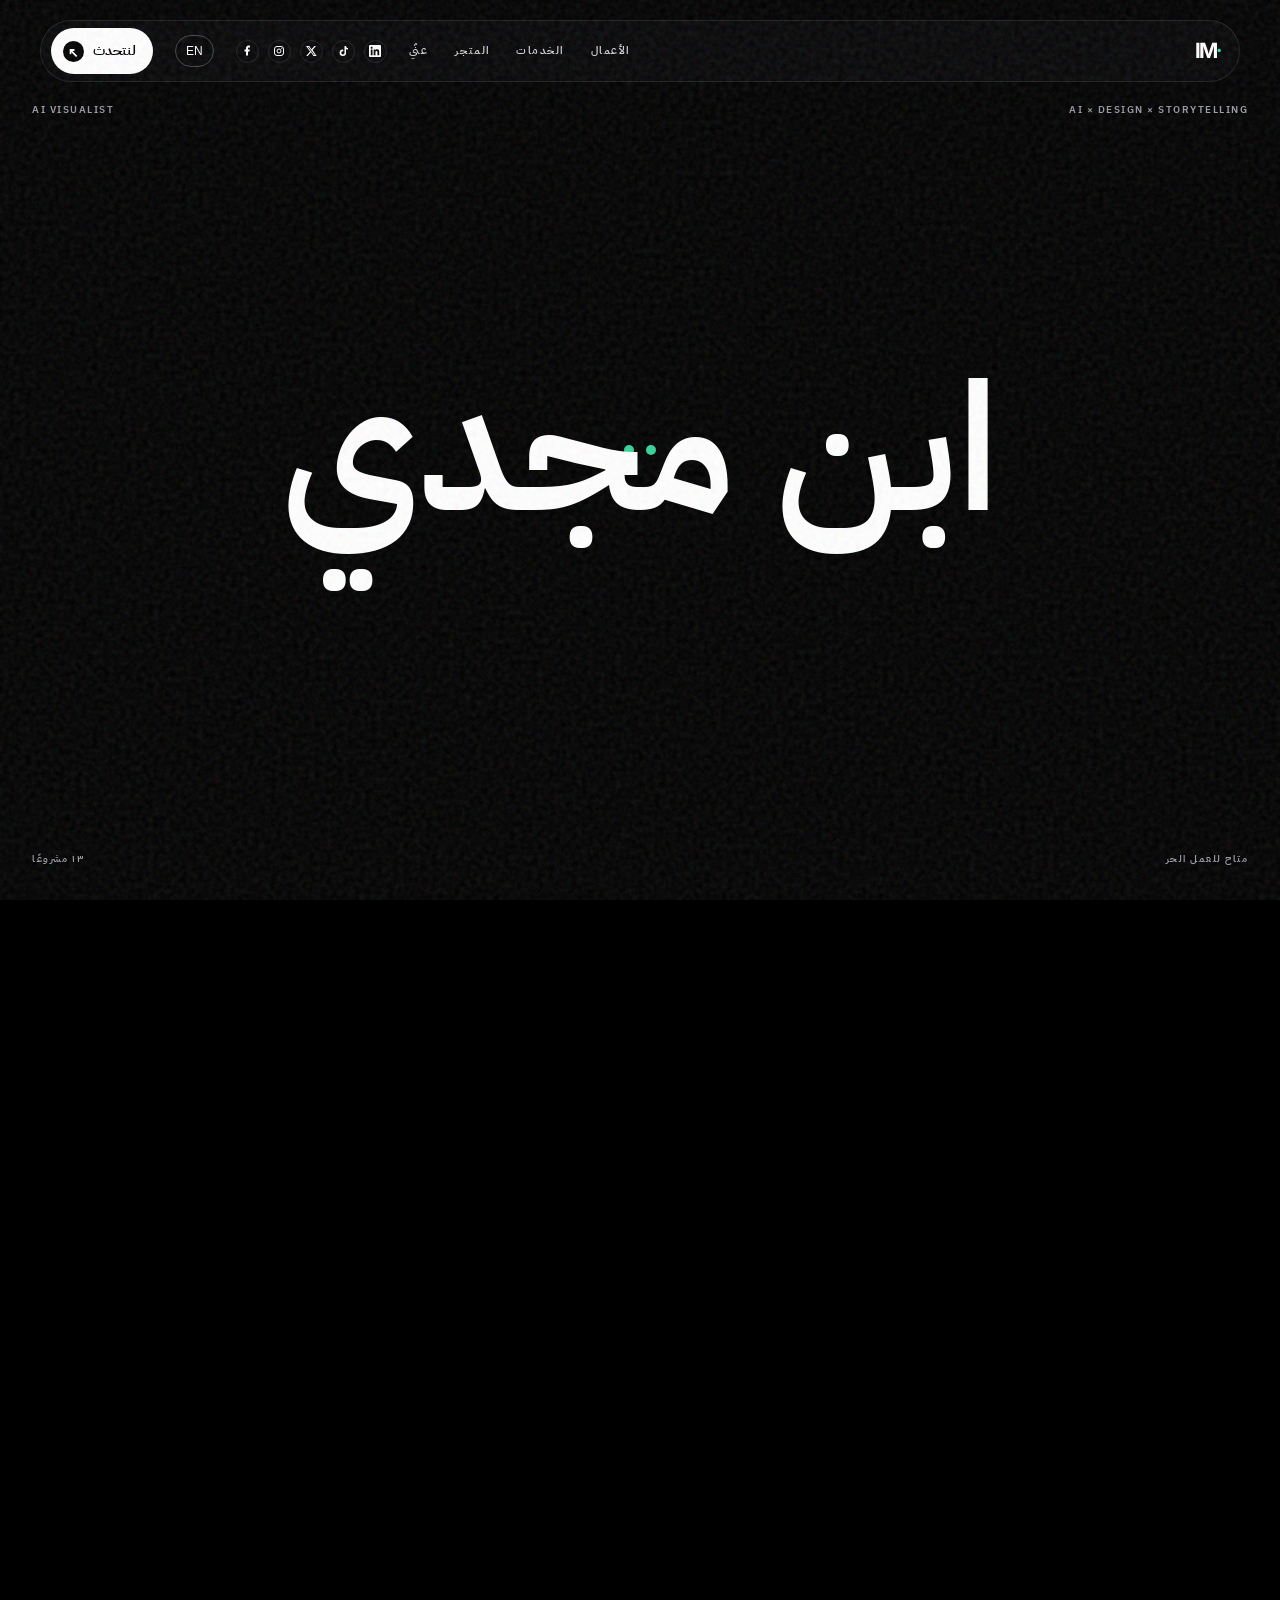
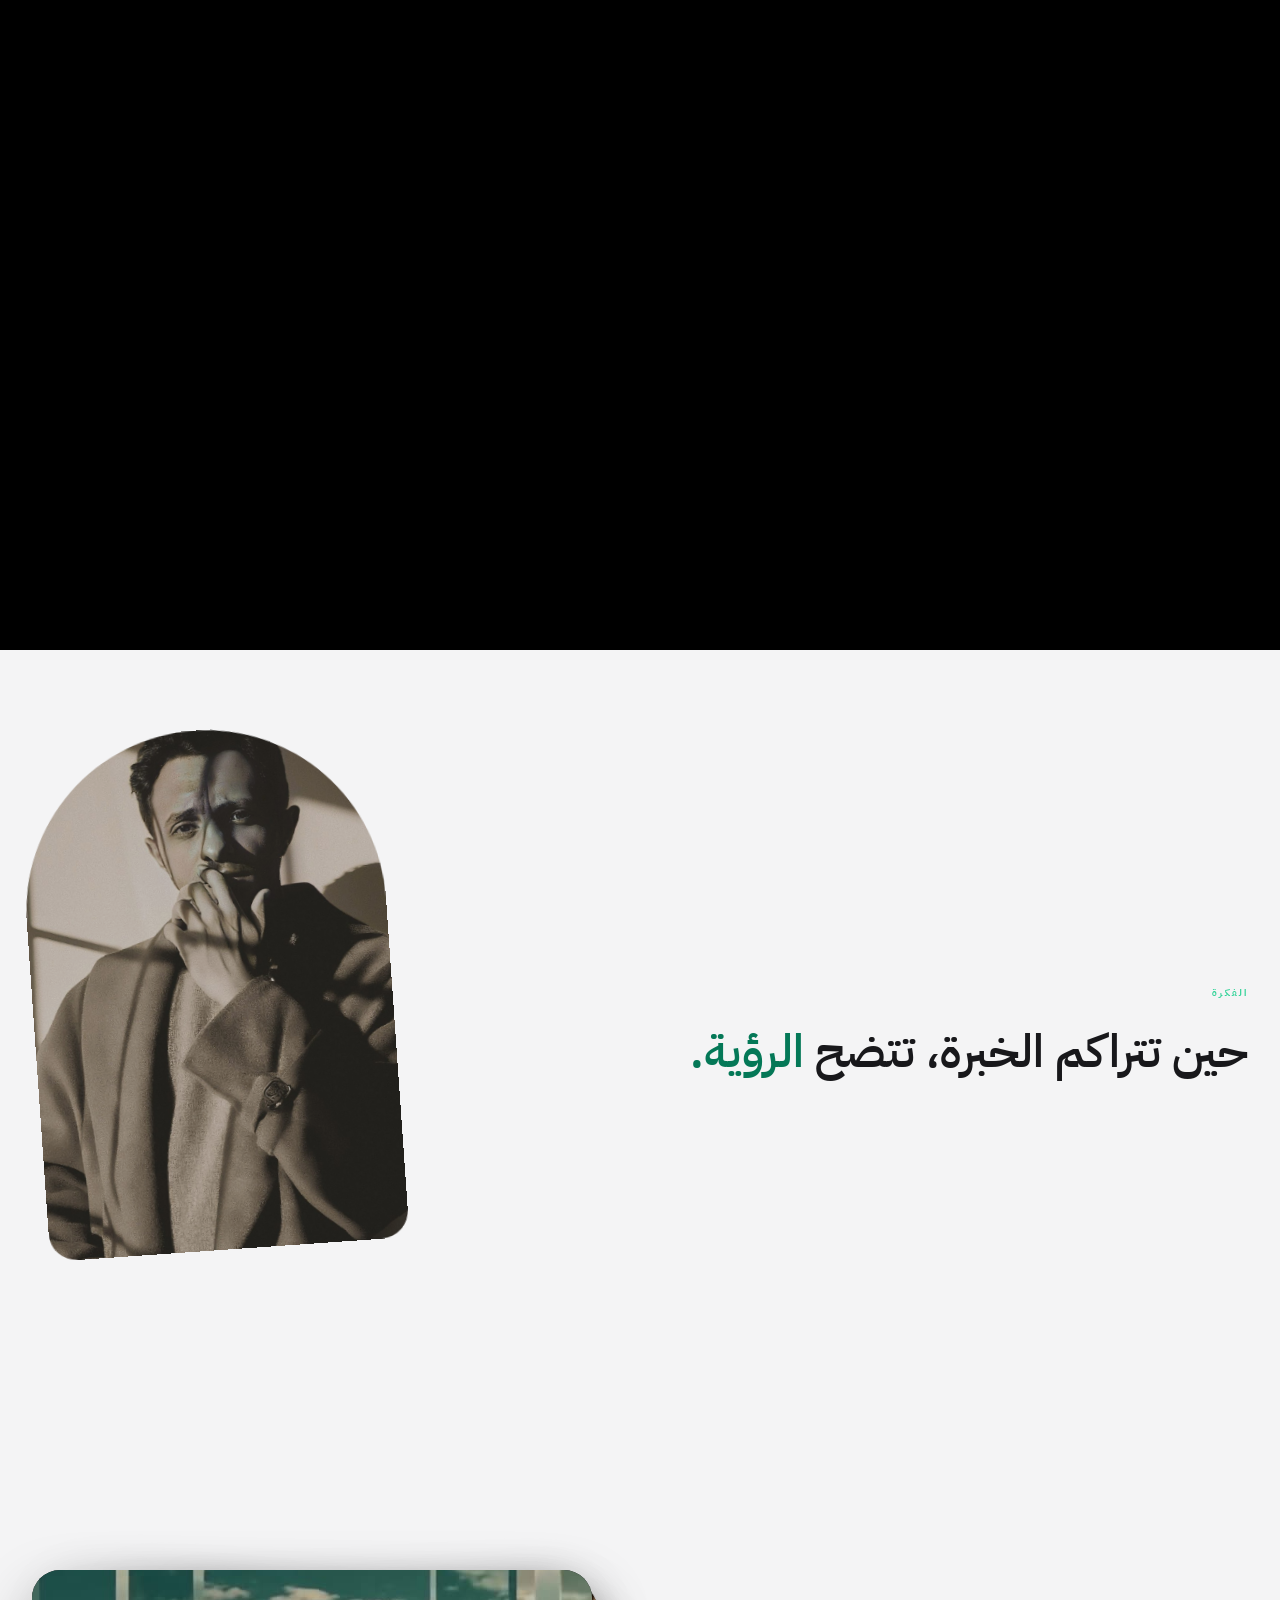
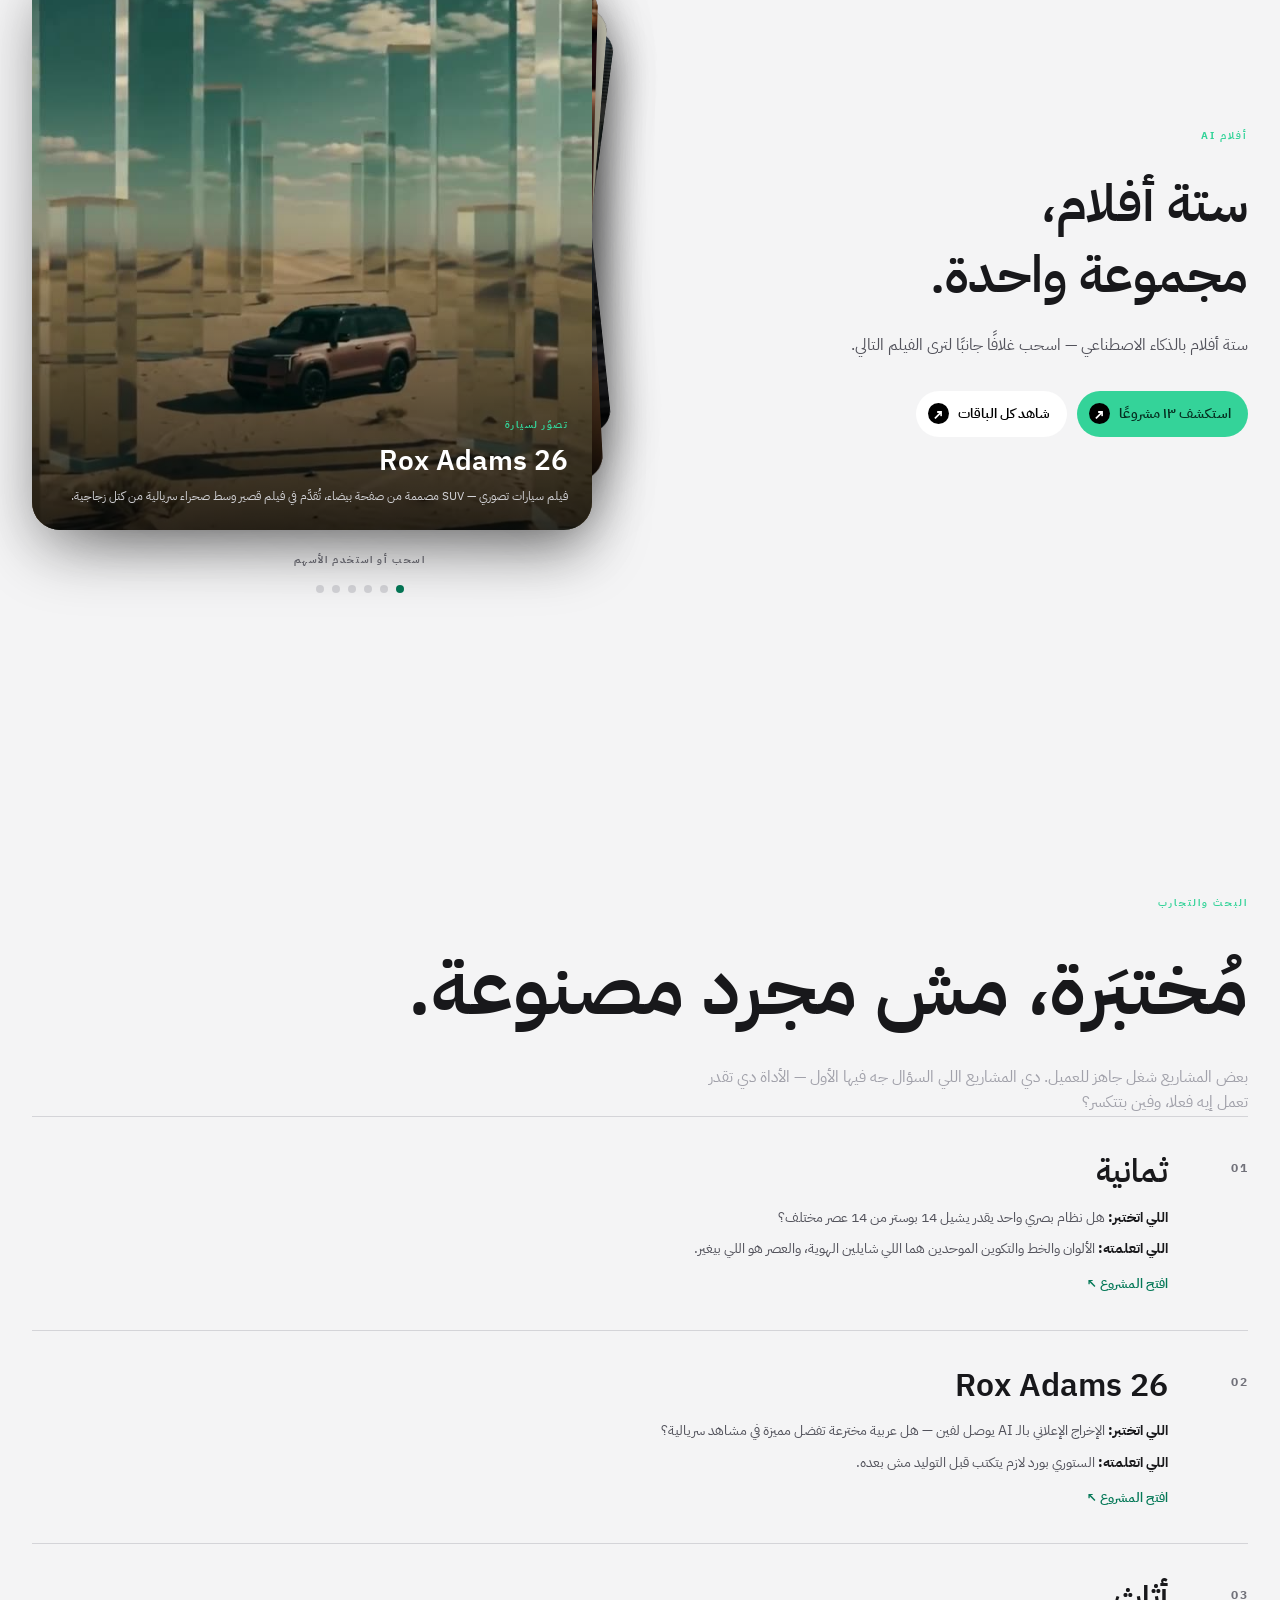
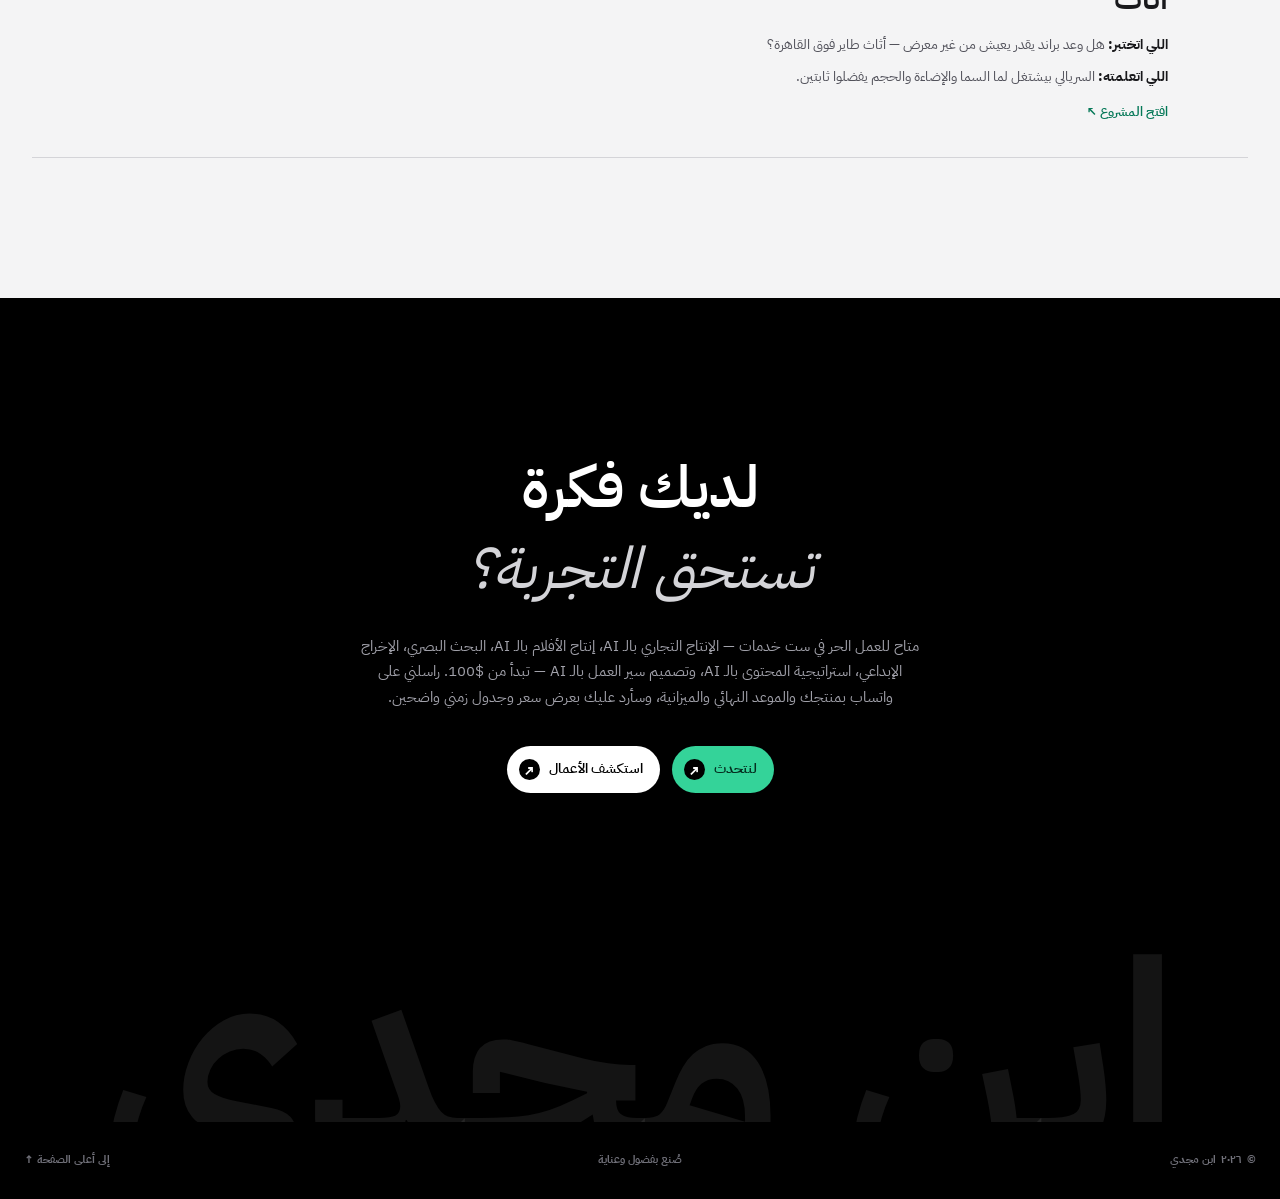
==== commit c222f874: "Add 5 capability icons, LinkedIn header icon, remove closing LinkedIn link" ====
--- a/index-ar.html
+++ b/index-ar.html
@@ -1,3 +1,3 @@
 <!DOCTYPE html>
 
-<html dir="rtl" lang="ar"><head><meta charset="utf-8"/><meta content="width=device-width,initial-scale=1" name="viewport"/><meta content="أعمال ابن مجدي في الذكاء الاصطناعي والبحث البصري وصناعة المحتوى. خبرات متنوعة تجمعها رؤية عملية للإبداع." name="description"/><meta content="index, follow" name="robots"/><meta content="#000000" name="theme-color"/><link href="https://ibn-majdi.github.io/portfolio/index-ar.html" rel="canonical"/><meta content="https://ibn-majdi.github.io/portfolio/index-ar.html" property="og:url"/><meta content="https://ibn-majdi.github.io/portfolio/assets/og-image.jpg" property="og:image"/><link href="assets/favicon.png" rel="icon" type="image/png"/><meta content="website" property="og:type"/><meta content="ابن مجدي | رؤية إبداعية تبدأ بالبحث" property="og:title"/><meta content="أعمال ابن مجدي في الذكاء الاصطناعي والبحث البصري وصناعة المحتوى. خبرات متنوعة تجمعها رؤية عملية للإبداع." property="og:description"/><meta content="summary" name="twitter:card"/><title>ابن مجدي | رؤية إبداعية تبدأ بالبحث</title><link href="https://fonts.googleapis.com" rel="preconnect"/><link crossorigin="" href="https://fonts.gstatic.com" rel="preconnect"/><link href="https://fonts.googleapis.com/css2?family=Inter:wght@300;400;500;600;700&amp;display=swap" rel="stylesheet"/><link href="styles.css" rel="stylesheet"/><script type="application/ld+json">{"@context": "https://schema.org", "@type": "Person", "name": "ابن مجدي", "email": "mailto:ibnmajdi19@gmail.com", "address": {"@type": "PostalAddress", "addressLocality": "Alexandria", "addressCountry": "EG"}, "jobTitle": "صانع محتوى بالذكاء الاصطناعي وباحث بصري", "knowsAbout": ["Generative AI", "Prompt Engineering", "Visual Research", "AI Workflow Design"]}</script><meta content="ar_EG" property="og:locale"/><link href="arabic.css" rel="stylesheet"/><link href="redesign.css" rel="stylesheet"/><link href="index.html" hreflang="en" rel="alternate"/><link href="index-ar.html" hreflang="ar" rel="alternate"/></head><body><a class="skip" href="#main">انتقل إلى المحتوى</a><div class="grain"></div><header><nav><a class="logo" dir="ltr" href="index-ar.html">IM<span>·</span></a><div class="links"><a href="work-ar.html">الأعمال</a><a href="services-ar.html">الخدمات</a><a href="store-ar.html">المتجر</a><a href="info-ar.html">عنّي</a></div><div class="social-mini"><a aria-label="فيسبوك" href="https://www.facebook.com/ibnmajdi19/" rel="noopener noreferrer" target="_blank"><svg aria-hidden="true" focusable="false" viewbox="0 0 24 24"><path d="M14 21v-8h3l.5-4H14V7c0-1.1.3-2 2-2h2V1.4A26 26 0 0 0 15 1c-3 0-5 1.8-5 5v3H7v4h3v8z"></path></svg></a><a aria-label="إنستغرام" href="https://www.instagram.com/ibn.majdi" rel="noopener noreferrer" target="_blank"><svg aria-hidden="true" focusable="false" viewbox="0 0 24 24"><rect fill="none" height="18" rx="5" stroke="currentColor" stroke-width="2" width="18" x="3" y="3"></rect><circle cx="12" cy="12" fill="none" r="4" stroke="currentColor" stroke-width="2"></circle><circle cx="17.5" cy="6.5" r="1.2"></circle></svg></a><a aria-label="X" href="https://x.com/ibnmajdi19" rel="noopener noreferrer" target="_blank"><svg aria-hidden="true" focusable="false" viewbox="0 0 24 24"><path d="M18.9 2H22l-6.8 7.8L23.2 22h-6.3L12 14.6 5.5 22H2.3l7.8-9L2 2h6.5l4.4 6.7L18.9 2zm-1.1 18h1.7L7.5 4H5.7z"></path></svg></a><a aria-label="تيك توك" href="https://www.tiktok.com/@ibnmajdi19" rel="noopener noreferrer" target="_blank"><svg aria-hidden="true" focusable="false" viewbox="0 0 24 24"><path d="M15 2h3c.3 2.4 1.6 3.9 4 4.2v3a8 8 0 0 1-4-1.2v7.6a6.4 6.4 0 1 1-5.5-6.3v3.2a3.2 3.2 0 1 0 2.5 3.1z"></path></svg></a></div><a aria-label="Switch to English" class="language-link" dir="ltr" href="index.html" lang="en">EN</a><a class="pill light" href="info-ar.html#contact">لنتحدث <b>↖</b></a><button aria-expanded="false" aria-label="افتح القائمة" class="menu">☰</button></nav><div class="mobile-links"><a href="index-ar.html">الرئيسية</a><a href="work-ar.html">الأعمال</a><a href="services-ar.html">الخدمات</a><a href="store-ar.html">المتجر</a><a href="info-ar.html">عنّي والتواصل</a><a href="index.html" lang="en">English</a></div></header><main class="home-page" id="main"><section class="pt-hero home-hero" id="top"><div class="pt-stage"><img class="pt-img" alt="" src="assets/hero-roses.jpg"/><div class="pt-duo" aria-hidden="true"></div><div class="pt-veil" aria-hidden="true"></div><div class="pt-panel pt-panel-l" aria-hidden="true"></div><div class="pt-panel pt-panel-r" aria-hidden="true"></div><span class="pt-dot pt-dot-a" aria-hidden="true"></span><span class="pt-dot pt-dot-b" aria-hidden="true"></span><div class="pt-title"><h1><span>ابن</span> <span>مجدي</span></h1></div><p class="pt-meta pt-meta-tl">AI VISUALIST</p><p class="pt-meta pt-meta-tr">AI × DESIGN × STORYTELLING</p><p class="pt-meta pt-meta-bl">١٣ مشروعًا</p><p class="pt-meta pt-meta-br">متاح للعمل الحر</p></div></section><section class="pt-statement"><p class="pt-eyebrow reveal">الفكرة</p><p class="pt-statement-text reveal">حين تتراكم الخبرة، تتضح <em>الرؤية.</em></p><div class="pt-orb"><img alt="ابن مجدي" loading="lazy" src="assets/portrait-shadow.jpg"/></div></section><section class="pt-releases" aria-label="Releases"><div class="pt-releases-grid"><div><p class="pt-eyebrow reveal">أفلام AI</p><h2 class="reveal">ستة أفلام،<br/>مجموعة واحدة.</h2><p class="pt-lede reveal">ستة أفلام بالذكاء الاصطناعي — اسحب غلافًا جانبًا لترى الفيلم التالي.</p><div class="pt-releases-actions reveal"><a class="pill accent" href="work-ar.html">استكشف ١٣ مشروعًا <b>↗</b></a><a class="pill light" href="services-ar.html">شاهد كل الباقات <b>↗</b></a></div></div><div class="pt-deck-wrap"><div class="pt-deck" aria-label="مجموعة الأفلام — استخدم الأسهم للتنقل بين الأفلام" role="group" tabindex="0"><article class="pt-card" data-project="rox-adams-26"><img alt="من مشروع Rox Adams 26" loading="lazy" src="assets/work/rox-adams-26/03-poster.jpg"/><div class="pt-card-scrim"></div><div class="pt-card-cap"><span class="pt-card-type">تصوّر لسيارة</span><h3>Rox Adams 26</h3><p>فيلم سيارات تصوري — SUV مصممة من صفحة بيضاء، تُقدَّم في فيلم قصير وسط صحراء سريالية من كتل زجاجية.</p></div></article><article class="pt-card" data-project="podcast"><img alt="من مشروع بودكاست" loading="lazy" src="assets/work/podcast/01-poster.jpg"/><div class="pt-card-scrim"></div><div class="pt-card-cap"><span class="pt-card-type">فيلم بالذكاء الاصطناعي</span><h3>بودكاست</h3><p>مشروع شخصي — فيلم ترويجي بالذكاء الاصطناعي لحلقة بودكاست لصديقة، من بوستر العنوان للخط العربي لمشهد الحوار.</p></div></article><article class="pt-card" data-project="nadek"><img alt="من مشروع Nadek" loading="lazy" src="assets/work/nadek/01-poster.jpg"/><div class="pt-card-scrim"></div><div class="pt-card-cap"><span class="pt-card-type">فيلم بالذكاء الاصطناعي</span><h3>Nadek</h3><p>إعلان تجريبي — فيلم عمودي 17 ثانية لعصير نادك، من رفّ المتجر لجلسة على السطح، بأقل الإمكانيات.</p></div></article><article class="pt-card" data-project="spiro-spathis"><img alt="من مشروع سبيرو سباتس" loading="lazy" src="assets/work/spiro-spathis/01-poster.jpg"/><div class="pt-card-scrim"></div><div class="pt-card-cap"><span class="pt-card-type">فيلم بالذكاء الاصطناعي</span><h3>سبيرو سباتس</h3><p>إعلان تجريبي — فيلم سينمائي قصير لسبيرو سباتس، حول زجاجتها الخضراء الأيقونية وأجواء دافئة بحنين.</p></div></article><article class="pt-card" data-project="carter"><img alt="من مشروع Cartier" loading="lazy" src="carter-poster.jpg"/><div class="pt-card-scrim"></div><div class="pt-card-cap"><span class="pt-card-type">إعلان تجريبي</span><h3>Cartier</h3><p>إعلان تجريبي — فيلم ساعة فاخرة لـ Cartier، قايم على التفاصيل الماكرو: التاج والفولاذ المصقول، داخل مشهد معماري سريالي.</p></div></article><article class="pt-card" data-project="the-village"><img alt="من مشروع THE VILLAGE" loading="lazy" src="assets/work/the-village/01-poster.jpg"/><div class="pt-card-scrim"></div><div class="pt-card-cap"><span class="pt-card-type">فيلم بالذكاء الاصطناعي</span><h3>THE VILLAGE</h3><p>إعلان تجريبي — فيلم من 10 لقطات لكمبوند سكني فاخر: حكاية وصول من البوابة للبيت.</p></div></article></div><p class="pt-hint">اسحب أو استخدم الأسهم</p><div class="pt-dots" aria-hidden="true"></div></div></div></section><section class="pt-research" aria-label="Research and experiments"><p class="pt-eyebrow reveal">البحث والتجارب</p><h2 class="reveal">مُختبَرة، مش مجرد مصنوعة.</h2><p class="pt-lede reveal">بعض المشاريع شغل جاهز للعميل. دي المشاريع اللي السؤال جه فيها الأول — الأداة دي تقدر تعمل إيه فعلا، وفين بتتكسر؟</p><div class="pt-research-list"><article class="pt-exp-row"><span class="pt-exp-num">01</span><div><h3>ثمانية</h3><p><strong>اللي اتختبر:</strong> هل نظام بصري واحد يقدر يشيل 14 بوستر من 14 عصر مختلف؟</p><p><strong>اللي اتعلمته:</strong> الألوان والخط والتكوين الموحدين هما اللي شايلين الهوية، والعصر هو اللي بيغير.</p><a class="pt-link" href="work-ar.html?project=thamanya">افتح المشروع &nwarr;</a></div></article><article class="pt-exp-row"><span class="pt-exp-num">02</span><div><h3>Rox Adams 26</h3><p><strong>اللي اتختبر:</strong> الإخراج الإعلاني بالـ AI يوصل لفين — هل عربية مخترعة تفضل مميزة في مشاهد سريالية؟</p><p><strong>اللي اتعلمته:</strong> الستوري بورد لازم يتكتب قبل التوليد مش بعده.</p><a class="pt-link" href="work-ar.html?project=rox-adams-26">افتح المشروع &nwarr;</a></div></article><article class="pt-exp-row"><span class="pt-exp-num">03</span><div><h3>أثاث</h3><p><strong>اللي اتختبر:</strong> هل وعد براند يقدر يعيش من غير معرض — أثاث طاير فوق القاهرة؟</p><p><strong>اللي اتعلمته:</strong> السريالي بيشتغل لما السما والإضاءة والحجم يفضلوا ثابتين.</p><a class="pt-link" href="work-ar.html?project=athath">افتح المشروع &nwarr;</a></div></article></div></section></main><section class="pt-close"><h2>لديك فكرة<br/><em>تستحق التجربة؟</em></h2><p>متاح للعمل الحر في ست خدمات — الإنتاج التجاري بالـ AI، إنتاج الأفلام بالـ AI، البحث البصري، الإخراج الإبداعي، استراتيجية المحتوى بالـ AI، وتصميم سير العمل بالـ AI — تبدأ من $100. راسلني على واتساب بمنتجك والموعد النهائي والميزانية، وسأرد عليك بعرض سعر وجدول زمني واضحين.</p><div class="pt-close-actions"><a class="pill accent" href="https://wa.me/201203490148" rel="noopener noreferrer" target="_blank">لنتحدث <b>↗</b></a><a class="pill light" href="work-ar.html">استكشف الأعمال <b>↗</b></a></div></section><div class="pt-wordmark" aria-hidden="true"><span>ابن مجدي</span></div><footer><span>© <span id="year"></span> ابن مجدي</span><span>صُنع بفضول وعناية</span><a href="#top">إلى أعلى الصفحة ↑</a></footer><script src="script.js"></script><script src="locale-ar.js"></script><script src="redesign.js"></script></body></html>
+<html dir="rtl" lang="ar"><head><meta charset="utf-8"/><meta content="width=device-width,initial-scale=1" name="viewport"/><meta content="أعمال ابن مجدي في الذكاء الاصطناعي والبحث البصري وصناعة المحتوى. خبرات متنوعة تجمعها رؤية عملية للإبداع." name="description"/><meta content="index, follow" name="robots"/><meta content="#000000" name="theme-color"/><link href="https://ibn-majdi.github.io/portfolio/index-ar.html" rel="canonical"/><meta content="https://ibn-majdi.github.io/portfolio/index-ar.html" property="og:url"/><meta content="https://ibn-majdi.github.io/portfolio/assets/og-image.jpg" property="og:image"/><link href="assets/favicon.png" rel="icon" type="image/png"/><meta content="website" property="og:type"/><meta content="ابن مجدي | رؤية إبداعية تبدأ بالبحث" property="og:title"/><meta content="أعمال ابن مجدي في الذكاء الاصطناعي والبحث البصري وصناعة المحتوى. خبرات متنوعة تجمعها رؤية عملية للإبداع." property="og:description"/><meta content="summary" name="twitter:card"/><title>ابن مجدي | رؤية إبداعية تبدأ بالبحث</title><link href="https://fonts.googleapis.com" rel="preconnect"/><link crossorigin="" href="https://fonts.gstatic.com" rel="preconnect"/><link href="https://fonts.googleapis.com/css2?family=Inter:wght@300;400;500;600;700&amp;display=swap" rel="stylesheet"/><link href="styles.css" rel="stylesheet"/><script type="application/ld+json">{"@context": "https://schema.org", "@type": "Person", "name": "ابن مجدي", "email": "mailto:ibnmajdi19@gmail.com", "address": {"@type": "PostalAddress", "addressLocality": "Alexandria", "addressCountry": "EG"}, "jobTitle": "صانع محتوى بالذكاء الاصطناعي وباحث بصري", "knowsAbout": ["Generative AI", "Prompt Engineering", "Visual Research", "AI Workflow Design"]}</script><meta content="ar_EG" property="og:locale"/><link href="arabic.css" rel="stylesheet"/><link href="redesign.css" rel="stylesheet"/><link href="index.html" hreflang="en" rel="alternate"/><link href="index-ar.html" hreflang="ar" rel="alternate"/></head><body><a class="skip" href="#main">انتقل إلى المحتوى</a><div class="grain"></div><header><nav><a class="logo" dir="ltr" href="index-ar.html">IM<span>·</span></a><div class="links"><a href="work-ar.html">الأعمال</a><a href="services-ar.html">الخدمات</a><a href="store-ar.html">المتجر</a><a href="info-ar.html">عنّي</a></div><div class="social-mini"><a aria-label="فيسبوك" href="https://www.facebook.com/ibnmajdi19/" rel="noopener noreferrer" target="_blank"><svg aria-hidden="true" focusable="false" viewbox="0 0 24 24"><path d="M14 21v-8h3l.5-4H14V7c0-1.1.3-2 2-2h2V1.4A26 26 0 0 0 15 1c-3 0-5 1.8-5 5v3H7v4h3v8z"></path></svg></a><a aria-label="إنستغرام" href="https://www.instagram.com/ibn.majdi" rel="noopener noreferrer" target="_blank"><svg aria-hidden="true" focusable="false" viewbox="0 0 24 24"><rect fill="none" height="18" rx="5" stroke="currentColor" stroke-width="2" width="18" x="3" y="3"></rect><circle cx="12" cy="12" fill="none" r="4" stroke="currentColor" stroke-width="2"></circle><circle cx="17.5" cy="6.5" r="1.2"></circle></svg></a><a aria-label="X" href="https://x.com/ibnmajdi19" rel="noopener noreferrer" target="_blank"><svg aria-hidden="true" focusable="false" viewbox="0 0 24 24"><path d="M18.9 2H22l-6.8 7.8L23.2 22h-6.3L12 14.6 5.5 22H2.3l7.8-9L2 2h6.5l4.4 6.7L18.9 2zm-1.1 18h1.7L7.5 4H5.7z"></path></svg></a><a aria-label="تيك توك" href="https://www.tiktok.com/@ibnmajdi19" rel="noopener noreferrer" target="_blank"><svg aria-hidden="true" focusable="false" viewbox="0 0 24 24"><path d="M15 2h3c.3 2.4 1.6 3.9 4 4.2v3a8 8 0 0 1-4-1.2v7.6a6.4 6.4 0 1 1-5.5-6.3v3.2a3.2 3.2 0 1 0 2.5 3.1z"></path></svg></a><a aria-label="لينكدإن" href="https://www.linkedin.com/in/moustafa-magdy19" rel="noopener noreferrer" target="_blank"><svg aria-hidden="true" focusable="false" viewbox="0 0 24 24"><path d="M20.447 20.452h-3.554v-5.569c0-1.328-.027-3.037-1.852-3.037-1.853 0-2.136 1.445-2.136 2.939v5.667H9.351V9h3.414v1.561h.046c.477-.9 1.637-1.85 3.37-1.85 3.601 0 4.267 2.37 4.267 5.455v6.286zM5.337 7.433c-1.144 0-2.063-.926-2.063-2.065 0-1.138.92-2.063 2.063-2.063 1.14 0 2.064.925 2.064 2.063 0 1.139-.925 2.065-2.064 2.065zm1.782 13.019H3.555V9h3.564v11.452zM22.225 0H1.771C.792 0 0 .774 0 1.729v20.542C0 23.227.792 24 1.771 24h20.451C23.2 24 24 23.227 24 22.271V1.729C24 .774 23.2 0 22.222 0h.003z"></path></svg></a></div><a aria-label="Switch to English" class="language-link" dir="ltr" href="index.html" lang="en">EN</a><a class="pill light" href="info-ar.html#contact">لنتحدث <b>↖</b></a><button aria-expanded="false" aria-label="افتح القائمة" class="menu">☰</button></nav><div class="mobile-links"><a href="index-ar.html">الرئيسية</a><a href="work-ar.html">الأعمال</a><a href="services-ar.html">الخدمات</a><a href="store-ar.html">المتجر</a><a href="info-ar.html">عنّي والتواصل</a><a href="index.html" lang="en">English</a></div></header><main class="home-page" id="main"><section class="pt-hero home-hero" id="top"><div class="pt-stage"><img class="pt-img" alt="" src="assets/hero-roses.jpg"/><div class="pt-duo" aria-hidden="true"></div><div class="pt-veil" aria-hidden="true"></div><div class="pt-panel pt-panel-l" aria-hidden="true"></div><div class="pt-panel pt-panel-r" aria-hidden="true"></div><span class="pt-dot pt-dot-a" aria-hidden="true"></span><span class="pt-dot pt-dot-b" aria-hidden="true"></span><div class="pt-title"><h1><span>ابن</span> <span>مجدي</span></h1></div><p class="pt-meta pt-meta-tl">AI VISUALIST</p><p class="pt-meta pt-meta-tr">AI × DESIGN × STORYTELLING</p><p class="pt-meta pt-meta-bl">١٣ مشروعًا</p><p class="pt-meta pt-meta-br">متاح للعمل الحر</p></div></section><section class="pt-statement"><p class="pt-eyebrow reveal">الفكرة</p><p class="pt-statement-text reveal">حين تتراكم الخبرة، تتضح <em>الرؤية.</em></p><div class="pt-orb"><img alt="ابن مجدي" loading="lazy" src="assets/portrait-shadow.jpg"/></div></section><section class="pt-releases" aria-label="Releases"><div class="pt-releases-grid"><div><p class="pt-eyebrow reveal">أفلام AI</p><h2 class="reveal">ستة أفلام،<br/>مجموعة واحدة.</h2><p class="pt-lede reveal">ستة أفلام بالذكاء الاصطناعي — اسحب غلافًا جانبًا لترى الفيلم التالي.</p><div class="pt-releases-actions reveal"><a class="pill accent" href="work-ar.html">استكشف ١٣ مشروعًا <b>↗</b></a><a class="pill light" href="services-ar.html">شاهد كل الباقات <b>↗</b></a></div></div><div class="pt-deck-wrap"><div class="pt-deck" aria-label="مجموعة الأفلام — استخدم الأسهم للتنقل بين الأفلام" role="group" tabindex="0"><article class="pt-card" data-project="rox-adams-26"><img alt="من مشروع Rox Adams 26" loading="lazy" src="assets/work/rox-adams-26/03-poster.jpg"/><div class="pt-card-scrim"></div><div class="pt-card-cap"><span class="pt-card-type">تصوّر لسيارة</span><h3>Rox Adams 26</h3><p>فيلم سيارات تصوري — SUV مصممة من صفحة بيضاء، تُقدَّم في فيلم قصير وسط صحراء سريالية من كتل زجاجية.</p></div></article><article class="pt-card" data-project="podcast"><img alt="من مشروع بودكاست" loading="lazy" src="assets/work/podcast/01-poster.jpg"/><div class="pt-card-scrim"></div><div class="pt-card-cap"><span class="pt-card-type">فيلم بالذكاء الاصطناعي</span><h3>بودكاست</h3><p>مشروع شخصي — فيلم ترويجي بالذكاء الاصطناعي لحلقة بودكاست لصديقة، من بوستر العنوان للخط العربي لمشهد الحوار.</p></div></article><article class="pt-card" data-project="nadek"><img alt="من مشروع Nadek" loading="lazy" src="assets/work/nadek/01-poster.jpg"/><div class="pt-card-scrim"></div><div class="pt-card-cap"><span class="pt-card-type">فيلم بالذكاء الاصطناعي</span><h3>Nadek</h3><p>إعلان تجريبي — فيلم عمودي 17 ثانية لعصير نادك، من رفّ المتجر لجلسة على السطح، بأقل الإمكانيات.</p></div></article><article class="pt-card" data-project="spiro-spathis"><img alt="من مشروع سبيرو سباتس" loading="lazy" src="assets/work/spiro-spathis/01-poster.jpg"/><div class="pt-card-scrim"></div><div class="pt-card-cap"><span class="pt-card-type">فيلم بالذكاء الاصطناعي</span><h3>سبيرو سباتس</h3><p>إعلان تجريبي — فيلم سينمائي قصير لسبيرو سباتس، حول زجاجتها الخضراء الأيقونية وأجواء دافئة بحنين.</p></div></article><article class="pt-card" data-project="carter"><img alt="من مشروع Cartier" loading="lazy" src="carter-poster.jpg"/><div class="pt-card-scrim"></div><div class="pt-card-cap"><span class="pt-card-type">إعلان تجريبي</span><h3>Cartier</h3><p>إعلان تجريبي — فيلم ساعة فاخرة لـ Cartier، قايم على التفاصيل الماكرو: التاج والفولاذ المصقول، داخل مشهد معماري سريالي.</p></div></article><article class="pt-card" data-project="the-village"><img alt="من مشروع THE VILLAGE" loading="lazy" src="assets/work/the-village/01-poster.jpg"/><div class="pt-card-scrim"></div><div class="pt-card-cap"><span class="pt-card-type">فيلم بالذكاء الاصطناعي</span><h3>THE VILLAGE</h3><p>إعلان تجريبي — فيلم من 10 لقطات لكمبوند سكني فاخر: حكاية وصول من البوابة للبيت.</p></div></article></div><p class="pt-hint">اسحب أو استخدم الأسهم</p><div class="pt-dots" aria-hidden="true"></div></div></div></section><section class="pt-research" aria-label="Research and experiments"><p class="pt-eyebrow reveal">البحث والتجارب</p><h2 class="reveal">مُختبَرة، مش مجرد مصنوعة.</h2><p class="pt-lede reveal">بعض المشاريع شغل جاهز للعميل. دي المشاريع اللي السؤال جه فيها الأول — الأداة دي تقدر تعمل إيه فعلا، وفين بتتكسر؟</p><div class="pt-research-list"><article class="pt-exp-row"><span class="pt-exp-num">01</span><div><h3>ثمانية</h3><p><strong>اللي اتختبر:</strong> هل نظام بصري واحد يقدر يشيل 14 بوستر من 14 عصر مختلف؟</p><p><strong>اللي اتعلمته:</strong> الألوان والخط والتكوين الموحدين هما اللي شايلين الهوية، والعصر هو اللي بيغير.</p><a class="pt-link" href="work-ar.html?project=thamanya">افتح المشروع &nwarr;</a></div></article><article class="pt-exp-row"><span class="pt-exp-num">02</span><div><h3>Rox Adams 26</h3><p><strong>اللي اتختبر:</strong> الإخراج الإعلاني بالـ AI يوصل لفين — هل عربية مخترعة تفضل مميزة في مشاهد سريالية؟</p><p><strong>اللي اتعلمته:</strong> الستوري بورد لازم يتكتب قبل التوليد مش بعده.</p><a class="pt-link" href="work-ar.html?project=rox-adams-26">افتح المشروع &nwarr;</a></div></article><article class="pt-exp-row"><span class="pt-exp-num">03</span><div><h3>أثاث</h3><p><strong>اللي اتختبر:</strong> هل وعد براند يقدر يعيش من غير معرض — أثاث طاير فوق القاهرة؟</p><p><strong>اللي اتعلمته:</strong> السريالي بيشتغل لما السما والإضاءة والحجم يفضلوا ثابتين.</p><a class="pt-link" href="work-ar.html?project=athath">افتح المشروع &nwarr;</a></div></article></div></section></main><section class="pt-close"><h2>لديك فكرة<br/><em>تستحق التجربة؟</em></h2><p>متاح للعمل الحر في ست خدمات — الإنتاج التجاري بالـ AI، إنتاج الأفلام بالـ AI، البحث البصري، الإخراج الإبداعي، استراتيجية المحتوى بالـ AI، وتصميم سير العمل بالـ AI — تبدأ من $100. راسلني على واتساب بمنتجك والموعد النهائي والميزانية، وسأرد عليك بعرض سعر وجدول زمني واضحين.</p><div class="pt-close-actions"><a class="pill accent" href="https://wa.me/201203490148" rel="noopener noreferrer" target="_blank">لنتحدث <b>↗</b></a><a class="pill light" href="work-ar.html">استكشف الأعمال <b>↗</b></a></div></section><div class="pt-wordmark" aria-hidden="true"><span>ابن مجدي</span></div><footer><span>© <span id="year"></span> ابن مجدي</span><span>صُنع بفضول وعناية</span><a href="#top">إلى أعلى الصفحة ↑</a></footer><script src="script.js"></script><script src="locale-ar.js"></script><script src="redesign.js"></script></body></html>
--- a/redesign.css
+++ b/redesign.css
@@ -73,6 +73,10 @@
 .pt-hero .pt-title h1 span{display:inline-block}
 .pt-hero .pt-title h1 span:first-child{transform:translateX(calc(var(--portal)*-52%))}
 .pt-hero .pt-title h1 span:last-child{transform:translateX(calc(var(--portal)*52%))}
+/* RTL: first span sits on the right, last on the left — swap the travel directions
+   so the Arabic halves part outward instead of colliding. */
+[dir="rtl"] .pt-hero .pt-title h1 span:first-child{transform:translateX(calc(var(--portal)*52%))}
+[dir="rtl"] .pt-hero .pt-title h1 span:last-child{transform:translateX(calc(var(--portal)*-52%))}
 .pt-meta{position:absolute;z-index:6;margin:0;font-size:10px;font-weight:600;letter-spacing:.15em;text-transform:uppercase;color:var(--sub);opacity:calc(1 - var(--portal)*.9)}
 .pt-meta-tl{top:100px;left:32px}
 .pt-meta-tr{top:100px;right:32px;text-align:right}
@@ -83,11 +87,11 @@
    STATEMENT FOLD
    ============================================================ */
 
-.pt-statement{position:relative;overflow:hidden;min-height:100vh;display:flex;flex-direction:column;justify-content:center;background:var(--light);color:#18181b;padding:160px max(32px,calc((100vw - 1400px)/2))}
+.pt-statement{position:relative;overflow:hidden;min-height:760px;display:flex;flex-direction:column;justify-content:center;background:var(--light);color:#18181b;padding:120px max(32px,calc((100vw - 1400px)/2))}
 .pt-statement-text{position:relative;z-index:1;font-size:clamp(24px,3.6vw,52px);font-weight:600;line-height:1.15;letter-spacing:-.03em;max-width:22ch;margin:0}
 [dir="rtl"] .pt-statement-text{letter-spacing:0}
 .pt-statement-text em{font-style:normal;color:var(--emerald)}
-.pt-orb{position:absolute;inset-inline-end:-90px;top:50%;width:340px;height:340px;margin-top:-170px;border-radius:50%;overflow:hidden;opacity:.5;will-change:transform}
+.pt-orb{position:absolute;inset-inline-end:max(32px,calc((100vw - 1400px)/2));top:50%;width:360px;height:520px;margin-top:-260px;border-radius:180px 180px 28px 28px;overflow:hidden;opacity:.95;will-change:transform}
 .pt-orb img{width:100%;height:100%;object-fit:cover;display:block}
 
 /* ============================================================
@@ -182,7 +186,7 @@
 .pt-package-actions{display:flex;gap:18px;align-items:center;flex-wrap:wrap;margin-top:22px}
 .pt-package-price{font-size:20px;font-weight:700;text-align:end;padding-top:8px;white-space:nowrap}
 .pt-package-price span{display:block;font-size:11px;font-weight:500;color:var(--muted);margin-top:4px}
-.pt-custom{background:#000;color:#fff;text-align:center;padding:140px max(32px,calc((100vw - 1400px)/2))}
+.pt-custom{background:#000;color:#fff;text-align:center;padding:110px max(32px,calc((100vw - 1400px)/2)) 80px}
 .pt-custom h2{font-size:clamp(40px,4.5vw,68px);font-weight:600;letter-spacing:-.04em;line-height:1.05;margin:0}
 [dir="rtl"] .pt-custom h2{letter-spacing:0}
 .pt-custom p{color:var(--sub);font-size:16px;line-height:1.6;max-width:520px;margin:22px auto 0}
@@ -213,9 +217,9 @@
    ============================================================ */
 
 .pt-caps{background:var(--light);color:#18181b;padding:140px max(32px,calc((100vw - 1400px)/2))}
-.pt-cap-row{display:grid;grid-template-columns:52px 40px 130px 1fr auto;gap:20px;align-items:center;padding:24px 0;border-top:1px solid #d4d4d8}
+.pt-cap-row{display:grid;grid-template-columns:52px 96px 130px 1fr auto;gap:20px;align-items:center;padding:24px 0;border-top:1px solid #d4d4d8}
 .pt-cap-row:last-child{border-bottom:1px solid #d4d4d8}
-.pt-cap-icon{width:44px;height:24px;color:var(--illustration)}
+.pt-cap-icon{width:88px;height:48px;color:var(--illustration)}
 .pt-cap-icon svg{width:100%;height:100%;fill:none;stroke:currentColor;stroke-width:1.4;stroke-linecap:round;stroke-linejoin:round}
 .pt-cap-num{font-size:12px;font-weight:700;letter-spacing:.12em;color:var(--muted)}
 .pt-cap-tag{font-size:11px;font-weight:700;letter-spacing:.14em;text-transform:uppercase;color:var(--emerald)}
@@ -288,15 +292,15 @@
   .pt-page-hero{padding:150px 24px 80px}
   .pt-page-index{margin-top:40px;font-size:9px}
   .pt-page-index span:last-child{display:none}
-  .pt-orb{width:200px;height:200px;margin-top:-100px;inset-inline-end:-70px;opacity:.35}
+  .pt-orb{position:static;width:100%;height:420px;margin:48px 0 0;border-radius:24px;opacity:1}
   .pt-sleeve-grid{grid-template-columns:repeat(2,minmax(0,1fr));gap:16px}
   .pt-package{grid-template-columns:1fr;gap:12px}
   .pt-package-price{text-align:start;padding-top:0}
   .pt-package-num{padding-top:0}
   .pt-product-grid{grid-template-columns:1fr}
-  .pt-cap-row{grid-template-columns:44px 1fr;grid-template-rows:auto auto auto}
-  .pt-cap-icon{grid-row:1}
-  .pt-cap-num{grid-row:1}
+  .pt-cap-row{grid-template-columns:44px 1fr auto;grid-template-rows:auto auto auto}
+  .pt-cap-icon{grid-column:3;grid-row:1;width:72px;height:39px}
+  .pt-cap-num{grid-column:1;grid-row:1}
   .pt-cap-tag{grid-column:2;grid-row:1}
   .pt-cap-main{grid-column:1/-1;grid-row:2}
   .pt-cap-ex{grid-column:1/-1;grid-row:3;white-space:normal}
@@ -315,7 +319,7 @@
 /* ---------- reduced motion: portal is the finished page ---------- */
 
 @media(prefers-reduced-motion:reduce){
-  .pt-img,.pt-hero .pt-title h1,.pt-hero .pt-title h1 span,.pt-panel,.pt-dot,.pt-meta{transform:none}
+  .pt-img,.pt-hero .pt-title h1,.pt-hero .pt-title h1 span,[dir="rtl"] .pt-hero .pt-title h1 span:first-child,[dir="rtl"] .pt-hero .pt-title h1 span:last-child,.pt-panel,.pt-dot,.pt-meta{transform:none}
   .pt-duo{opacity:.3}
   .pt-hero .pt-title h1{letter-spacing:-.075em}
   .pt-card{transition:none}
